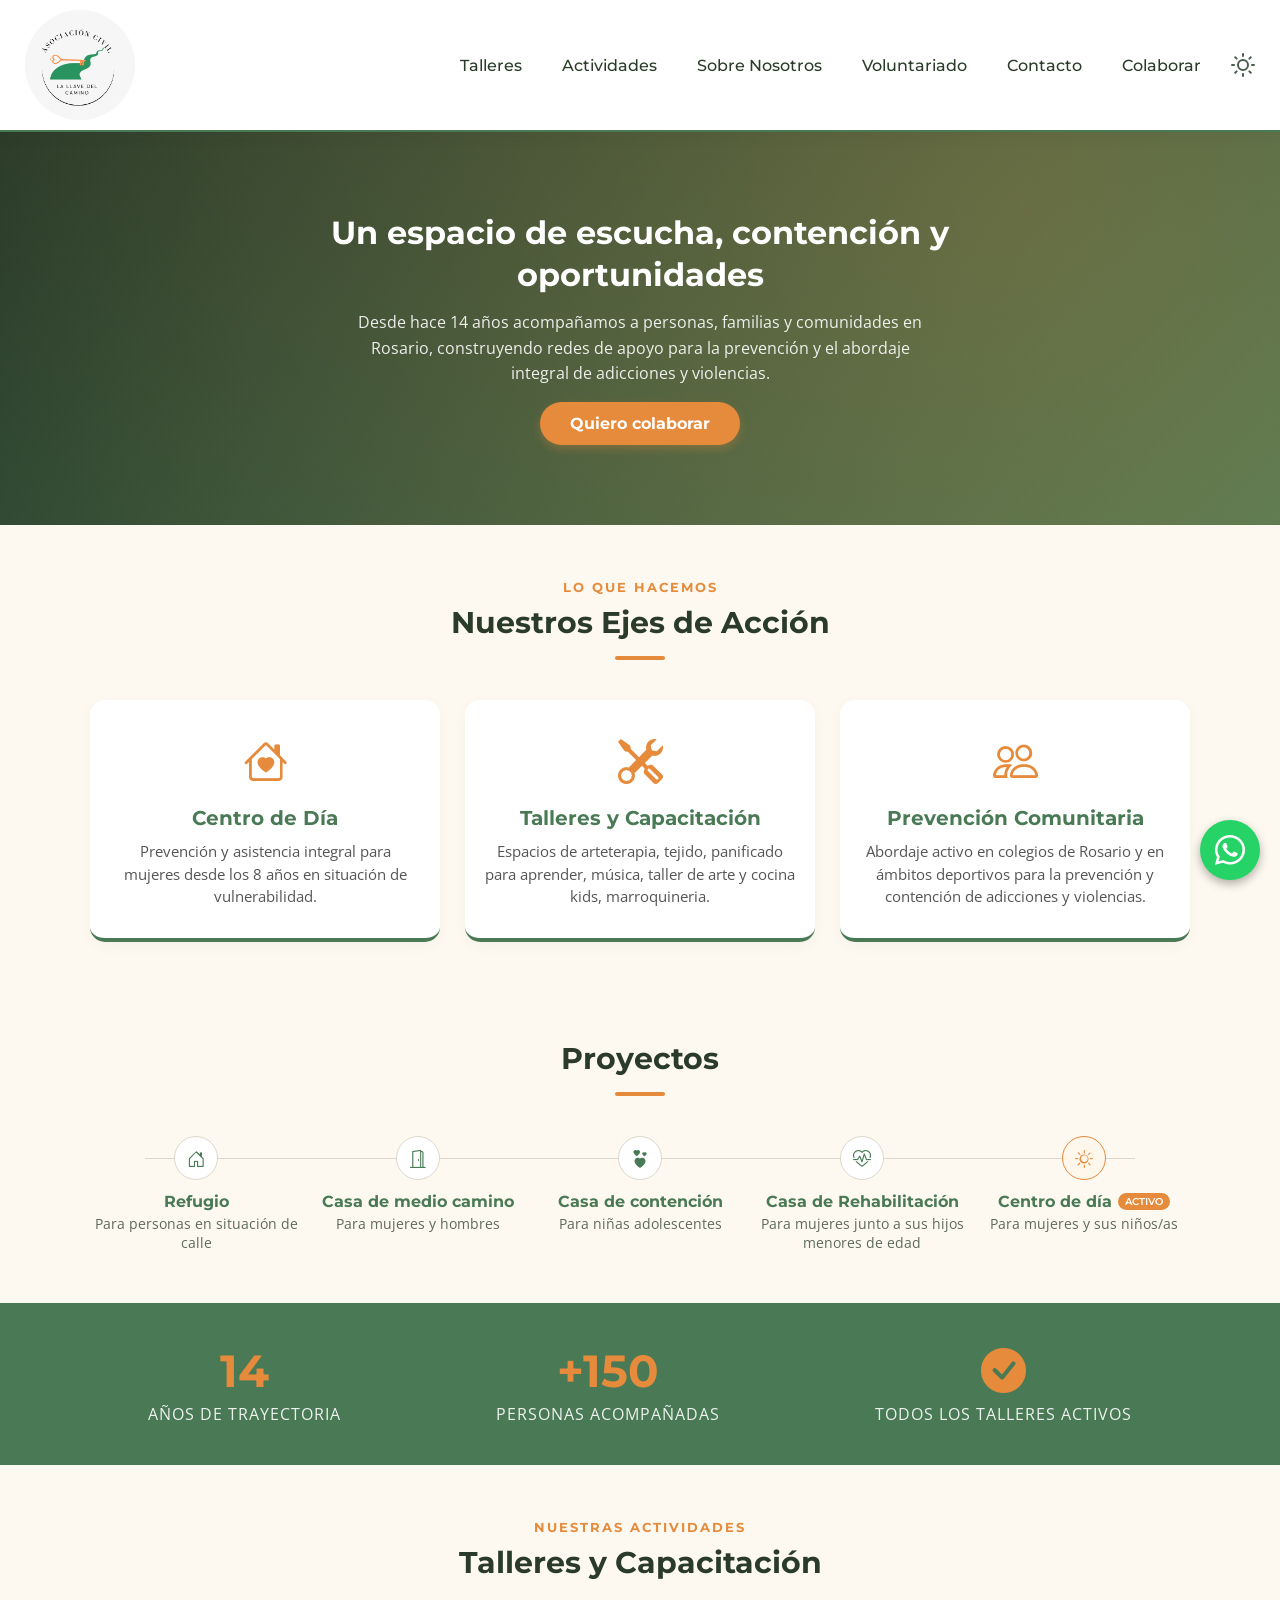
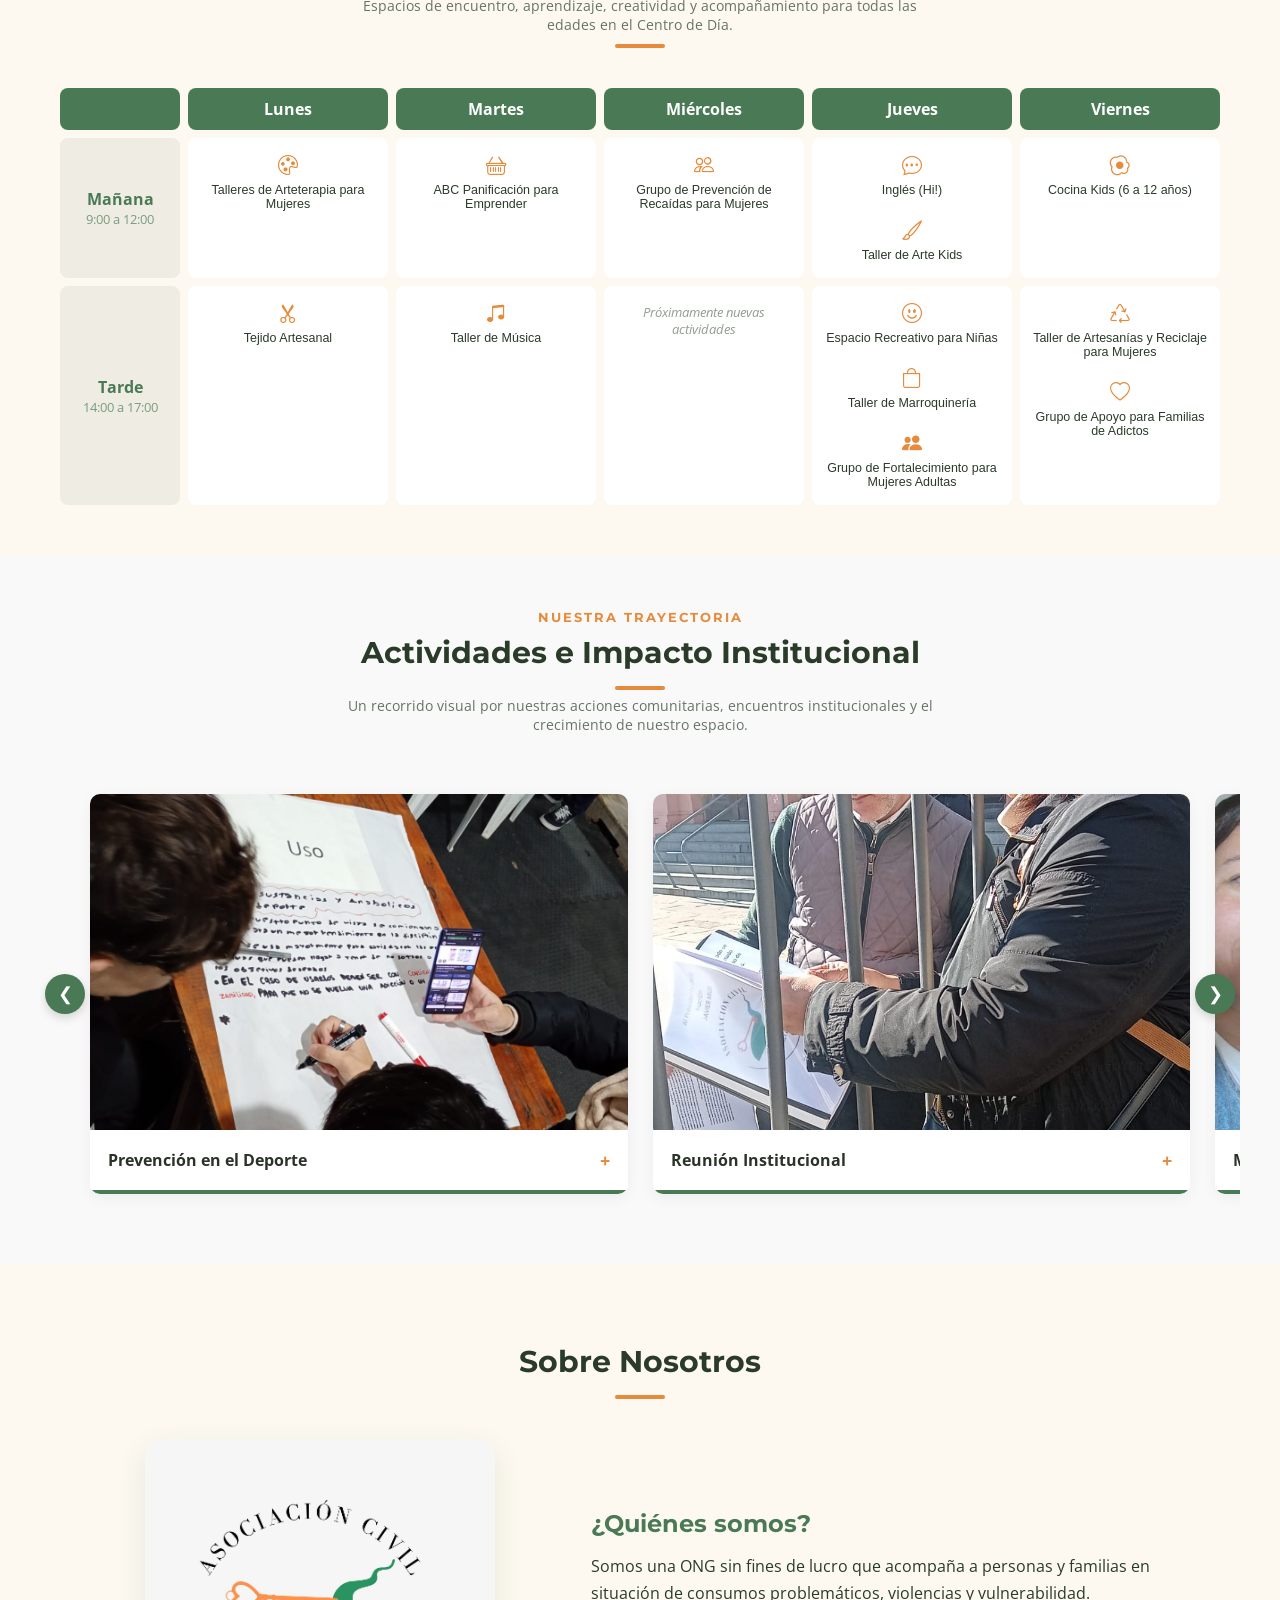
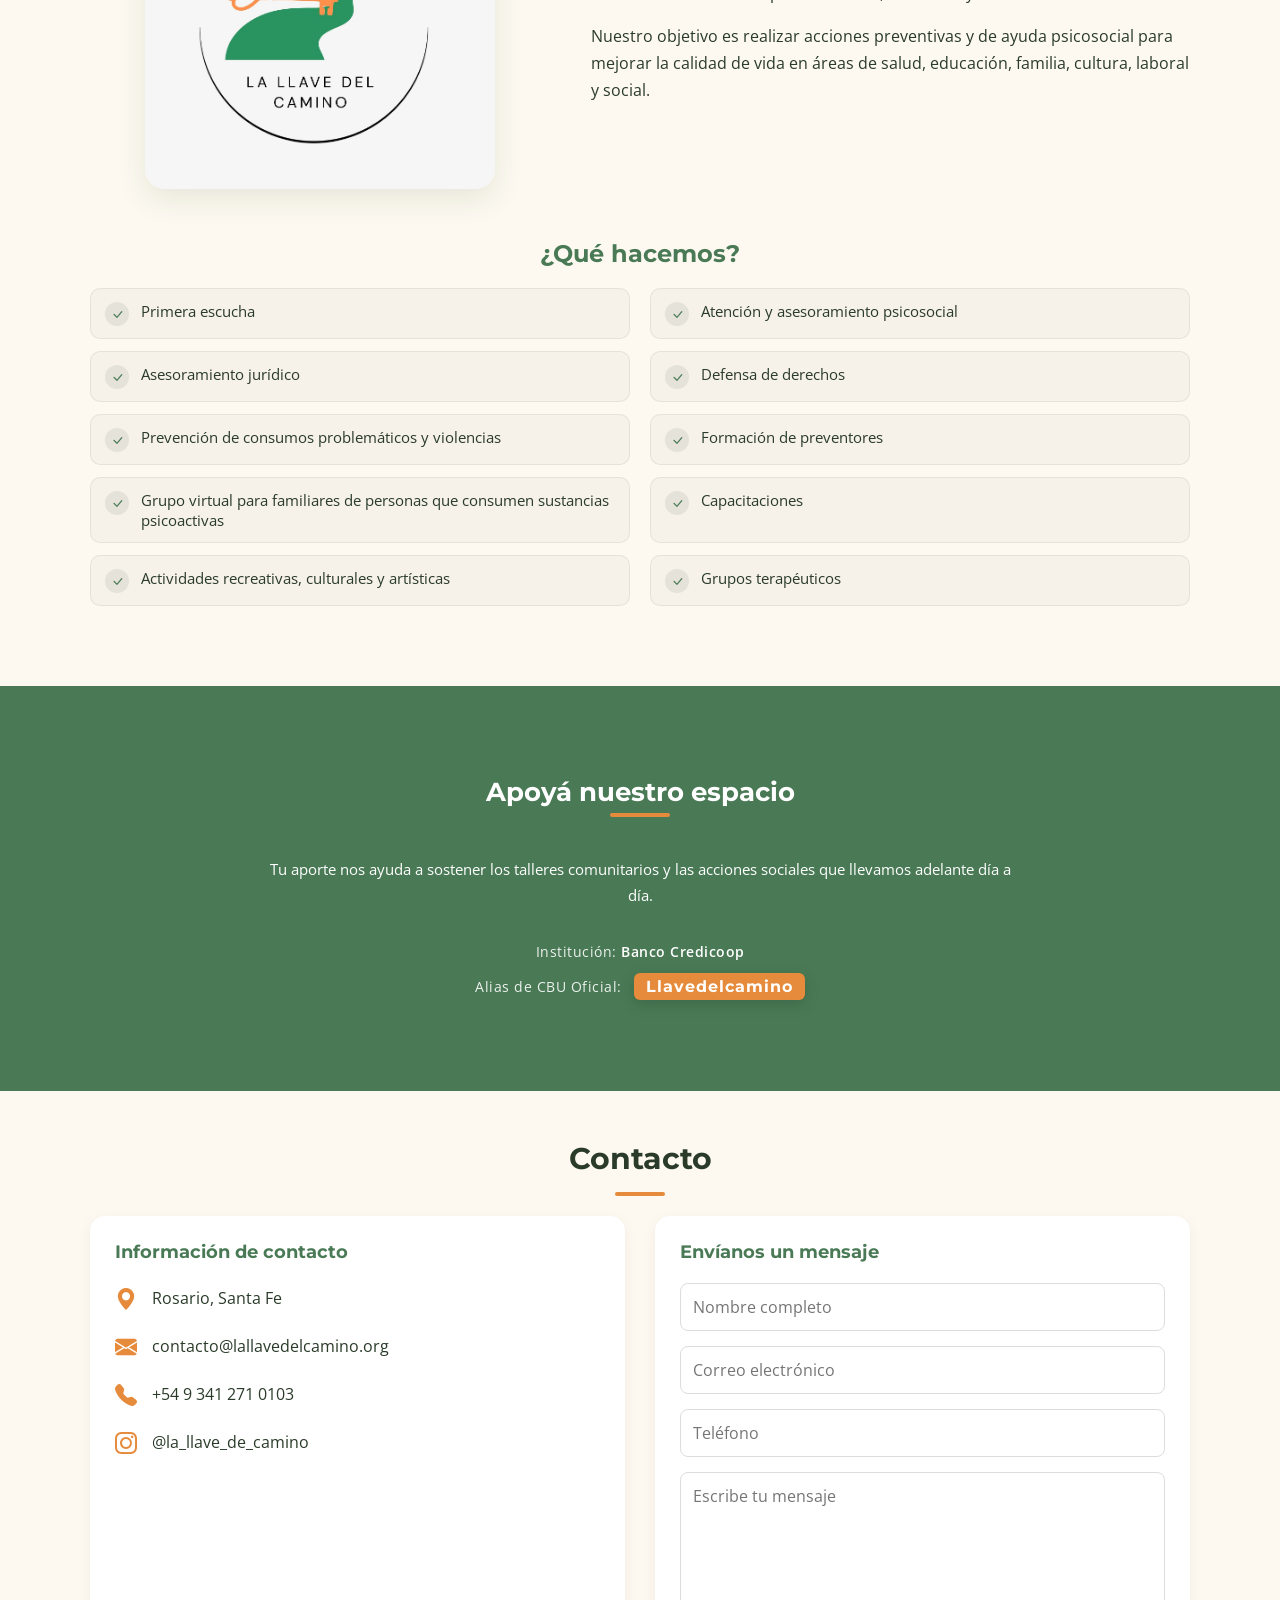
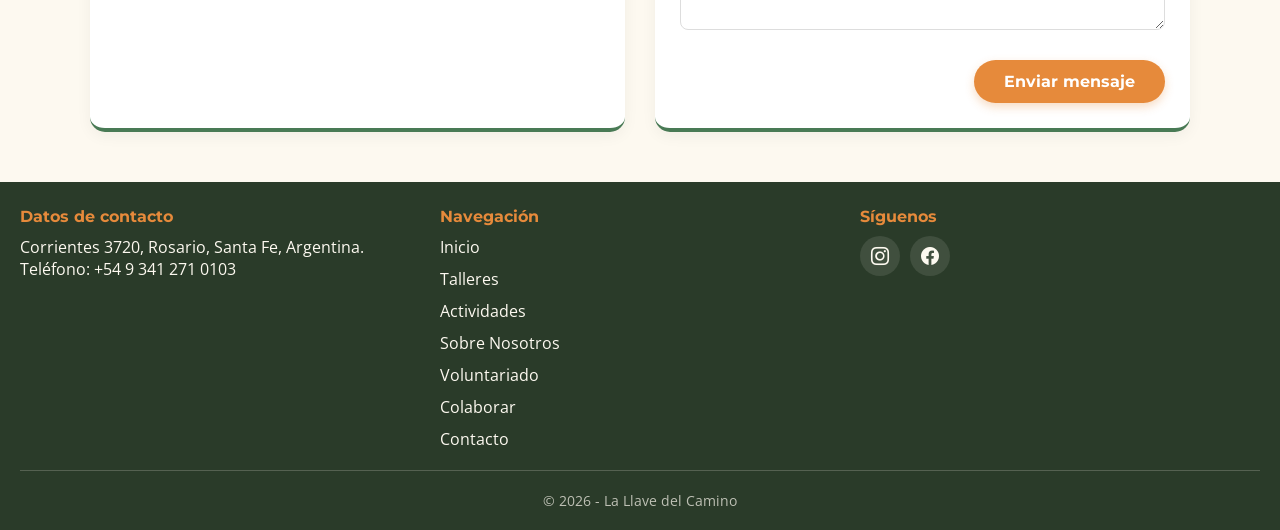
==== packages/frontend/src/index.html @ 4ae2fc13 "feat: agregar seccion donaciones y corregir footer" ====
<!doctype html>
<html lang="es">
  <head>
    <meta charset="UTF-8" />
    <meta name="viewport" content="width=device-width, initial-scale=1.0" />
    <title>La Llave del Camino</title>
    <link rel="preconnect" href="https://fonts.googleapis.com" />
    <link rel="preconnect" href="https://fonts.gstatic.com" crossorigin />
    <link
      href="https://fonts.googleapis.com/css2?family=Montserrat:wght@500;700&family=Open+Sans:wght@400;500&display=swap"
      rel="stylesheet"
    />
    <link
      rel="stylesheet"
      href="https://cdn.jsdelivr.net/npm/bootstrap-icons@1.11.3/font/bootstrap-icons.min.css"
    />
    <link rel="stylesheet" href="css/global.css" />
    <link rel="stylesheet" href="css/home.css" />
    <link rel="stylesheet" href="css/talleres.css" />
    <link rel="stylesheet" href="css/proyectos.css" />
    <link rel="stylesheet" href="css/contacto.css" />
    <link rel="stylesheet" href="css/sobreNosotros.css" />
    <link rel="stylesheet" href="css/actividades.css" />
    <link rel="stylesheet" href="css/colaborar.css" />
    <link rel="icon" type="image/jpeg" href="img/LogoLlaveDelCamino.jpeg" />
  </head>

  <body>
    <header>
      <a href="#inicio" class="logo">
        <img src="img/LogoLlaveDelCamino.jpeg" alt="Logo La Llave del Camino" />
      </a>

      <div class="hamburguer-menu" id="menuBtn">
        <div class="line line-1"></div>
        <div class="line line-2"></div>
        <div class="line line-3"></div>
      </div>

      <nav class="navbar" id="navbar">
        <ul class="nav-list">
          <li class="nav-item" style="--i: 1">
            <a href="#talleres" class="items">Talleres</a>
          </li>
          <li class="nav-item" style="--i: 2">
            <a href="#actividades" class="items">Actividades</a>
          </li>
          <li class="nav-item" style="--i: 3">
            <a href="#SobreNosotros" class="items">Sobre Nosotros</a>
          </li>
          <li class="nav-item" style="--i: 4">
            <a href="#voluntariado" class="items">Voluntariado</a>
          </li>
          <li class="nav-item" style="--i: 5">
            <a href="#contacto" class="items">Contacto</a>
          </li>
          <li class="nav-item" style="--i: 6">
            <a href="#colaborar" class="items">Colaborar</a>
          </li>
          <li>
            <button
              id="contrast-toggle"
              class="contrast-btn"
              aria-label="Cambiar modo de contraste"
              title="Activar modo de alta legibilidad"
            >
              <svg
                id="theme-icon"
                width="24"
                height="24"
                viewBox="0 0 24 24"
                fill="none"
                stroke="currentColor"
                stroke-width="2"
                stroke-linecap="round"
                stroke-linejoin="round"
              ></svg>
            </button>
          </li>
        </ul>
      </nav>
    </header>

    <main>
      <!-- ---- INICIO / HERO ---- -->
      <div id="inicio"></div>
      <section class="hero">
        <div class="hero-content">
          <h1>Un espacio de escucha, contención y oportunidades</h1>
          <p>
            Desde hace <span id="hero-trayectoria"></span> años acompañamos a
            personas, familias y comunidades en Rosario, construyendo redes de
            apoyo para la prevención y el abordaje integral de adicciones y
            violencias.
          </p>
          <a href="#colaborar" class="btn-orange">Quiero colaborar</a>
        </div>
      </section>

      <!-- ---- PILARES ---- -->
      <section class="pilares">
        <div class="section-header">
          <span class="section-tag">Lo que hacemos</span>
          <h2 class="section-title">Nuestros Ejes de Acción</h2>
          <div class="section-divider"></div>
        </div>
        <div class="pilares-container">
          <div class="pilar-card">
            <div class="pilar-icon"><i class="bi bi-house-heart"></i></div>
            <h3>Centro de Día</h3>
            <p>
              Prevención y asistencia integral para mujeres desde los 8 años en
              situación de vulnerabilidad.
            </p>
          </div>
          <div class="pilar-card">
            <div class="pilar-icon"><i class="bi bi-tools"></i></div>
            <h3>Talleres y Capacitación</h3>
            <p>
              Espacios de arteterapia, tejido, panificado para aprender, música,
              taller de arte y cocina kids, marroquineria.
            </p>
          </div>
          <div class="pilar-card">
            <div class="pilar-icon"><i class="bi bi-people"></i></div>
            <h3>Prevención Comunitaria</h3>
            <p>
              Abordaje activo en colegios de Rosario y en ámbitos deportivos
              para la prevención y contención de adicciones y violencias.
            </p>
          </div>
        </div>
      </section>

      <!-- ---- PROYECTOS ---- -->
      <section class="seccion-proyectos" id="proyectos">
        <div class="section-header">
          <h2 class="section-title">Proyectos</h2>
          <div class="section-divider"></div>
        </div>

        <div class="proyectos-timeline">
          <article class="proyecto-item">
            <div class="proyecto-icono"><i class="bi bi-house-door"></i></div>
            <div class="proyecto-texto">
              <h3>Refugio</h3>
              <p>Para personas en situación de calle</p>
            </div>
          </article>

          <article class="proyecto-item">
            <div class="proyecto-icono"><i class="bi bi-door-open"></i></div>
            <div class="proyecto-texto">
              <h3>Casa de medio camino</h3>
              <p>Para mujeres y hombres</p>
            </div>
          </article>

          <article class="proyecto-item">
            <div class="proyecto-icono"><i class="bi bi-hearts"></i></div>
            <div class="proyecto-texto">
              <h3>Casa de contención</h3>
              <p>Para niñas adolescentes</p>
            </div>
          </article>

          <article class="proyecto-item">
            <div class="proyecto-icono"><i class="bi bi-heart-pulse"></i></div>
            <div class="proyecto-texto">
              <h3>Casa de Rehabilitación</h3>
              <p>Para mujeres junto a sus hijos menores de edad</p>
            </div>
          </article>

          <article class="proyecto-item proyecto-item--activo">
            <div class="proyecto-icono"><i class="bi bi-sun"></i></div>
            <div class="proyecto-texto">
              <h3>Centro de día <span class="badge-activo">ACTIVO</span></h3>
              <p>Para mujeres y sus niños/as</p>
            </div>
          </article>
        </div>
      </section>

      <!-- ---- IMPACTO ---- -->
      <section class="impacto">
        <div class="impacto-container">
          <div class="impacto-item">
            <span class="number" id="anios-trayectoria"></span>
            <p>Años de trayectoria</p>
          </div>
          <div class="impacto-item">
            <span class="number">+150</span>
            <p>Personas acompañadas</p>
          </div>
          <div class="impacto-item">
            <span class="number"><i class="bi bi-check-circle-fill"></i></span>
            <p>Todos los talleres activos</p>
          </div>
        </div>
      </section>

      <!-- ---- TALLERES ---- -->
      <section class="seccion-talleres" id="talleres">
        <div class="section-header">
          <span class="section-tag">Nuestras Actividades</span>
          <h2 class="section-title">Talleres y Capacitación</h2>
          <p class="section-subtitle">
            Espacios de encuentro, aprendizaje, creatividad y acompañamiento
            para todas las edades en el Centro de Día.
          </p>
          <div class="section-divider"></div>
        </div>

        <div class="talleres-grid" id="talleresGrid"></div>
        <div class="talleres-acordeon" id="talleresAcordeon"></div>
      </section>

      <div class="taller-modal-overlay" id="tallerModalOverlay">
        <div
          class="taller-modal"
          role="dialog"
          aria-modal="true"
          aria-labelledby="tallerModalTitulo"
        >
          <button
            class="taller-modal-cerrar"
            id="tallerModalCerrar"
            aria-label="Cerrar"
          >
            &times;
          </button>
          <div class="taller-modal-icono"><i id="tallerModalIcono"></i></div>
          <span class="taller-modal-horario" id="tallerModalHorario"></span>
          <h3 id="tallerModalTitulo"></h3>
          <p id="tallerModalDescripcion"></p>
          <a href="#contacto" class="btn-orange" id="tallerModalCta"></a>
        </div>
      </div>

      <!-- ACTIVIDADES / GALERÍA -->
      <div class="actividad-modal-overlay" id="actividadModalOverlay">
        <div
          class="actividad-modal"
          role="dialog"
          aria-modal="true"
          aria-labelledby="actividadModalTitulo"
        >
          <button
            class="actividad-modal-cerrar"
            id="actividadModalCerrar"
            aria-label="Cerrar"
          >
            &times;
          </button>
          <div class="actividad-modal-img-container">
            <img src="" id="actividadModalImg" alt="" />
          </div>
          <div class="actividad-modal-info">
            <h3 id="actividadModalTitulo"></h3>
            <p id="actividadModalDescripcion"></p>
          </div>
        </div>
      </div>

      <section class="seccion-actividades" id="actividades">
        <div class="section-header">
          <span class="section-tag">Nuestra Trayectoria</span>
          <h2 class="section-title">Actividades e Impacto Institucional</h2>
          <div class="section-divider"></div>
          <p class="section-subtitle">
            Un recorrido visual por nuestras acciones comunitarias, encuentros
            institucionales y el crecimiento de nuestro espacio.
          </p>
        </div>

        <div class="carrusel-container">
          <div class="carrusel-track">
            <div
              class="carrusel-item"
              data-titulo="Prevención en el Deporte"
              data-descripcion="Actividad en el gimnasio enfocada en la prevención del consumo problemático a través de las prácticas deportivas."
            >
              <div class="carrusel-img-wrapper">
                <img
                  src="../img/prevencion-deporte.jpeg"
                  alt="Prevención del consumo problemático en el deporte"
                />
                <div class="carrusel-item-overlay">
                  <span>Ver más detalles</span>
                </div>
              </div>
              <div class="carrusel-item-bar">
                <h4>Prevención en el Deporte</h4>
                <span class="carrusel-item-btn">+</span>
              </div>
            </div>

            <div
              class="carrusel-item"
              data-titulo="Reunión Institucional"
              data-descripcion="El día 26 de junio en Casa Rosada se entregó una carpeta institucional con todo el trabajo que se viene haciendo y con todos los proyectos que tiene la asociación civil La Llave del Camino. Fue dirigida al presidente Javier Milei."
            >
              <div class="carrusel-img-wrapper">
                <img
                  src="../img/reunion-institucional.jpeg"
                  alt="Entrega de carpeta en Casa Rosada"
                />
                <div class="carrusel-item-overlay">
                  <span>Ver más detalles</span>
                </div>
              </div>
              <div class="carrusel-item-bar">
                <h4>Reunión Institucional</h4>
                <span class="carrusel-item-btn">+</span>
              </div>
            </div>

            <div
              class="carrusel-item"
              data-titulo="Madres Territoriales"
              data-descripcion="Acción comunitaria y de articulación junto a la organización Madres Territoriales - Línea Fundadora."
            >
              <div class="carrusel-img-wrapper">
                <img
                  src="../img/madres-territoriales.jpeg"
                  alt="Madres Territoriales Línea Fundadora"
                />
                <div class="carrusel-item-overlay">
                  <span>Ver más detalles</span>
                </div>
              </div>
              <div class="carrusel-item-bar">
                <h4>Madres Territoriales</h4>
                <span class="carrusel-item-btn">+</span>
              </div>
            </div>

            <div
              class="carrusel-item"
              data-titulo="Espacio de Mujeres"
              data-descripcion="Desarrollo de las actividades, talleres y encuentros comunitarios específicos de este sector."
            >
              <div class="carrusel-img-wrapper">
                <img
                  src="../img/espacio-mujeres.jpeg"
                  alt="Espacio de Mujeres"
                />
                <div class="carrusel-item-overlay">
                  <span>Ver más detalles</span>
                </div>
              </div>
              <div class="carrusel-item-bar">
                <h4>Espacio de Mujeres</h4>
                <span class="carrusel-item-btn">+</span>
              </div>
            </div>

            <div
              class="carrusel-item"
              data-titulo="Evento Solidario"
              data-descripcion="Evento solidario con el apoyo del Dr. Horacio Tabares. También nos acompañaron José Luis Pietro y Vicente Fornet, escritores de los libros 'Reflexiones para el alma'."
            >
              <div class="carrusel-img-wrapper">
                <img
                  src="../img/evento-solidario-1.jpeg"
                  alt="Evento solidario"
                />
                <div class="carrusel-item-overlay">
                  <span>Ver más detalles</span>
                </div>
              </div>
              <div class="carrusel-item-bar">
                <h4>Evento Solidario</h4>
                <span class="carrusel-item-btn">+</span>
              </div>
            </div>

            <div
              class="carrusel-item"
              data-titulo="Prensa y Difusión"
              data-descripcion="Invitación y participación en programas de radio en Uruguay FM 91.9 MHz ('Hablemos con Lina') para visibilizar el trabajo territorial y comunitario de la ONG La Llave del Camino."
            >
              <div class="carrusel-img-wrapper">
                <img src="../img/radio.jpg" alt="Prensa y Difusión en radio" />
                <div class="carrusel-item-overlay">
                  <span>Ver más detalles</span>
                </div>
              </div>
              <div class="carrusel-item-bar">
                <h4>Prensa y Difusión</h4>
                <span class="carrusel-item-btn">+</span>
              </div>
            </div>

            <div
              class="carrusel-item"
              data-titulo="Encuentro en el Senado"
              data-descripcion="Fotos del Senado de la Nación cuando la presidenta de La Llave del Camino, Gabriela Milioto, fue convocada para participar del debate sobre la reforma de la ley de Salud Mental que se trata en el Senado. Se invitó a profesionales de toda la Argentina para debatir si debe existir una reforma o si la ley actual debe continuar igual."
            >
              <div class="carrusel-img-wrapper">
                <img src="../img/senado.jpeg" alt="Senado de la Nación" />
                <div class="carrusel-item-overlay">
                  <span>Ver más detalles</span>
                </div>
              </div>
              <div class="carrusel-item-bar">
                <h4>Encuentro en el Senado</h4>
                <span class="carrusel-item-btn">+</span>
              </div>
            </div>

            <div
              class="carrusel-item"
              data-titulo="Infraestructura"
              data-descripcion="Registro fotográfico de las obras de restauración, pintura y puesta en valor de la sede actual de nuestra organización."
            >
              <div class="carrusel-img-wrapper">
                <img src="../img/infraestructura.jpeg" alt="Obras en la sede" />
                <div class="carrusel-item-overlay">
                  <span>Ver más detalles</span>
                </div>
              </div>
              <div class="carrusel-item-bar">
                <h4>Infraestructura y Crecimiento</h4>
                <span class="carrusel-item-btn">+</span>
              </div>
            </div>

            <div
              class="carrusel-item"
              data-titulo="Congreso en Buenos Aires"
              data-descripcion="Participación activa y debate institucional en el marco del Congreso nacional desarrollado en Buenos Aires."
            >
              <div class="carrusel-img-wrapper">
                <img src="../img/congreso.jpeg" alt="Congreso de la ONG" />
                <div class="carrusel-item-overlay">
                  <span>Ver más detalles</span>
                </div>
              </div>
              <div class="carrusel-item-bar">
                <h4>Congreso en Buenos Aires</h4>
                <span class="carrusel-item-btn">+</span>
              </div>
            </div>

            <div
              class="carrusel-item"
              data-titulo="Acción Comunitaria"
              data-descripcion="Jornada de corte de cabello totalmente gratuito realizada en el centro de día de la asociación civil La Llave del Camino, en colaboración con la escuela de peluquería Norma Castro."
            >
              <div class="carrusel-img-wrapper">
                <img src="../img/corte.jpeg" alt="Corte de cabello gratuito" />
                <div class="carrusel-item-overlay">
                  <span>Ver más detalles</span>
                </div>
              </div>
              <div class="carrusel-item-bar">
                <h4>Acción Comunitaria</h4>
                <span class="carrusel-item-btn">+</span>
              </div>
            </div>

            <div
              class="carrusel-item"
              data-titulo="Talleres de Capacitación"
              data-descripcion="Taller de prevención integral llevado a cabo con estudiantes de 4° y 5° año en una escuela secundaria de Rosario, provincia de Santa Fe. En el espacio no solo se abordó la prevención de adicciones sino también violencias y dinámicas de resolución pacífica de conflictos."
            >
              <div class="carrusel-img-wrapper">
                <img
                  src="../img/capacitacion (1).jpeg"
                  alt="Capacitación secundaria Rosario"
                />
                <div class="carrusel-item-overlay">
                  <span>Ver más detalles</span>
                </div>
              </div>
              <div class="carrusel-item-bar">
                <h4>Talleres de Capacitación</h4>
                <span class="carrusel-item-btn">+</span>
              </div>
            </div>
          </div>

          <button class="carrusel-btn btn-prev" aria-label="Anterior">
            &#10094;
          </button>
          <button class="carrusel-btn btn-next" aria-label="Siguiente">
            &#10095;
          </button>
        </div>
      </section>

      <!-- SOBRE NOSOTROS -->
      <section id="SobreNosotros" class="seccion-sobreNosotros">
        <div class="section-header">
          <h2 class="section-title">Sobre Nosotros</h2>
          <div class="section-divider"></div>
        </div>

        <div class="about-content-wrapper">
          <div class="about-top">
            <div class="about-logo">
              <img
                src="img/LogoLlaveDelCamino.jpeg"
                alt="Logo La Llave del Camino"
              />
            </div>
            <div class="about-block">
              <h2>¿Quiénes somos?</h2>
              <p>
                Somos una ONG sin fines de lucro que acompaña a personas y
                familias en situación de consumos problemáticos, violencias y
                vulnerabilidad.
              </p>
              <p>
                Nuestro objetivo es realizar acciones preventivas y de ayuda
                psicosocial para mejorar la calidad de vida en áreas de salud,
                educación, familia, cultura, laboral y social.
              </p>
            </div>
          </div>

          <div class="about-bottom">
            <h2>¿Qué hacemos?</h2>
            <ul class="lista-que-hacemos">
              <li><i class="bi bi-check-lg"></i> Primera escucha</li>
              <li>
                <i class="bi bi-check-lg"></i> Atención y asesoramiento
                psicosocial
              </li>
              <li><i class="bi bi-check-lg"></i> Asesoramiento jurídico</li>
              <li><i class="bi bi-check-lg"></i> Defensa de derechos</li>
              <li>
                <i class="bi bi-check-lg"></i> Prevención de consumos
                problemáticos y violencias
              </li>
              <li><i class="bi bi-check-lg"></i> Formación de preventores</li>
              <li>
                <i class="bi bi-check-lg"></i> Grupo virtual para familiares de
                personas que consumen sustancias psicoactivas
              </li>
              <li><i class="bi bi-check-lg"></i> Capacitaciones</li>
              <li>
                <i class="bi bi-check-lg"></i> Actividades recreativas,
                culturales y artísticas
              </li>
              <li><i class="bi bi-check-lg"></i> Grupos terapéuticos</li>
            </ul>
          </div>
        </div>
      </section>

      <!-- ---- COLABORACIÓN ---- -->
      <section id="colaborar" class="seccion-donaciones">
        <div class="donaciones-container">
          <div class="section-header">
            <h2 class="section-title">Apoyá nuestro espacio</h2>
            <div class="section-divider"></div>
          </div>

          <p class="donaciones-intro">
            Tu aporte nos ayuda a sostener los talleres comunitarios y las
            acciones sociales que llevamos adelante día a día.
          </p>

          <div class="donaciones-bloque-datos">
            <p class="donaciones-dato-item">
              <span class="dato-label">Institución:</span>
              <span class="dato-valor">Banco Credicoop</span>
            </p>
            <p class="donaciones-dato-item">
              <span class="dato-label">Alias de CBU Oficial:</span>
              <span class="dato-valor alias-resaltado">Llavedelcamino</span>
            </p>
          </div>
        </div>
      </section>

      <!-- ---- CONTACTO ---- -->
      <section class="contacto" id="contacto">
        <div class="section-header">
          <h2 class="section-title">Contacto</h2>
          <div class="section-divider"></div>
        </div>
        <div class="contacto-container">
          <div class="contacto-info">
            <h3>Información de contacto</h3>
            <div class="info-item">
              <i class="bi bi-geo-alt-fill"></i>
              <p>Rosario, Santa Fe</p>
            </div>
            <div class="info-item">
              <i class="bi bi-envelope-fill"></i>
              <p>contacto@lallavedelcamino.org</p>
            </div>
            <div class="info-item">
              <i class="bi bi-telephone-fill"></i>
              <p>+54 9 341 271 0103</p>
            </div>
            <div class="info-item">
              <i class="bi bi-instagram"></i>
              <p>@la_llave_de_camino</p>
            </div>
          </div>
          <div class="contacto-form">
            <h3>Envíanos un mensaje</h3>
            <form id="contactForm">
              <input
                type="text"
                id="nombre"
                placeholder="Nombre completo"
                required
              />
              <input
                type="email"
                id="email"
                placeholder="Correo electrónico"
                required
              />
              <input type="tel" id="telefono" placeholder="Teléfono" />
              <textarea
                id="mensaje"
                rows="6"
                placeholder="Escribe tu mensaje"
                required
              ></textarea>
              <button type="submit" class="btn-orange">Enviar mensaje</button>
            </form>
          </div>
        </div>
      </section>
    </main>

    <footer>
      <div class="footer-sections">
        <div class="footer-col">
          <h3>Datos de contacto</h3>
          <p>Corrientes 3720, Rosario, Santa Fe, Argentina.</p>
          <p>
            Teléfono:
            <a
              href="https://wa.me/5493412710103"
              target="_blank"
              style="color: inherit; text-decoration: none"
            >
              +54 9 341 271 0103
            </a>
          </p>
        </div>

        <div class="footer-col">
          <h3>Navegación</h3>
          <ul>
            <li><a href="#inicio">Inicio</a></li>
            <li><a href="#talleres">Talleres</a></li>
            <li><a href="#actividades">Actividades</a></li>
            <li><a href="#SobreNosotros">Sobre Nosotros</a></li>
            <li><a href="#voluntariado">Voluntariado</a></li>
            <li><a href="#colaborar">Colaborar</a></li>
            <li><a href="#contacto">Contacto</a></li>
          </ul>
        </div>

        <div class="footer-col">
          <h3>Síguenos</h3>
          <div class="social-icons">
            <a
              href="https://www.instagram.com/la_llave_de_camino/"
              class="icon-circle"
              aria-label="Instagram"
            >
              <i class="bi bi-instagram"></i>
            </a>
            <a
              href="https://www.facebook.com/profile.php?id=61587262381760&rdid=QQGpGEKL4xzuJwcw&share_url=https%3A%2F%2Fwww.facebook.com%2Fshare%2F1Base6W3Ya%2F#"
              class="icon-circle"
              aria-label="Facebook"
            >
              <i class="bi bi-facebook"></i>
            </a>
          </div>
        </div>
      </div>

      <hr class="footer-divider" />

      <div class="footer-bottom">
        <p class="copyright">&copy; 2026 - La Llave del Camino</p>
      </div>
    </footer>

    <a
      href="https://wa.me/5493412710103"
      class="whatsapp-float"
      target="_blank"
    >
      <i class="bi bi-whatsapp"></i>
    </a>

    <script src="js/script.js"></script>
  </body>
</html>
---- packages/frontend/src/css/global.css ----
* {
    margin: 0;
    padding: 0;
    list-style: none;
    text-decoration: none;
    user-select: none;
    box-sizing: border-box;
}

:root {
    --bg-color: #FDF9F0;
    --text-main: #2A3B29;
    --brand-green: #497A55;
    --brand-orange: #E68A3B;
    --white: #FFFFFF;
    --font-main: 'Open Sans', sans-serif;
    --font-heading: 'Montserrat', sans-serif;
}

html {
    font-size: 62.5%;
}

html, body {
    background-color: var(--bg-color);
    font-family: var(--font-main);
    color: var(--text-main);
    scrollbar-width: none;
}

html::-webkit-scrollbar,
body::-webkit-scrollbar {
    display: none;
}

body {
    font-size: 1.6rem;
}

/* ---- HEADER ---- */
header {
    display: flex;
    justify-content: space-between;
    align-items: center;
    background-color: var(--white);
    padding: 1rem 2.5rem;
    box-shadow: 0 0.2rem 1.5rem rgba(42, 59, 41, 0.08);
    position: sticky;
    top: 0;
    z-index: 10;
    border-bottom: 0.2rem solid var(--brand-green);
}

.logo {
    display: flex;
    align-items: center;
    width: 110px;
    height: 110px;
}

.logo img {
    width: 100%;
    height: 100%;
    object-fit: cover;
    border-radius: 50%;
}

/* ---- HAMBURGUESA ---- */
.hamburguer-menu {
    width: 4rem;
    height: 4rem;
    cursor: pointer;
    display: flex;
    flex-direction: column;
    justify-content: space-around;
    z-index: 100;
    padding: 0.5rem;
}

.line {
    width: 100%;
    height: 0.3rem;
    background-color: var(--brand-green);
    transition: all 0.3s ease;
}

.change .line {
    background-color: var(--brand-orange);
}

.change .line-1 {
    transform: rotate(-45deg) translate(-1rem, 0.8rem);
}

.change .line-2 {
    opacity: 0;
}

.change .line-3 {
    transform: rotate(45deg) translate(-0.5rem, -0.5rem);
}

/* ---- NAVBAR ---- */
.navbar {
    position: fixed;
    width: 47%;
    height: 100%;
    top: 0;
    right: -100%;
    background-color: var(--brand-green);
    display: flex;
    flex-direction: column;
    justify-content: center;
    align-items: center;
    transition: right 0.5s cubic-bezier(0.77, 0.2, 0.05, 1);
    z-index: 50;
    border-radius: 2rem 0 0 2rem;
    box-shadow: -0.5rem 0 2.5rem rgba(0, 0, 0, 0.15);
}

.navbar.open {
    right: 0;
}

.nav-list {
    width: 100%;
    text-align: center;
}

.nav-item {
    margin: 2rem 0;
    opacity: 0;
    transform: translateX(20px);
    transition: all 0.4s ease;
}

.navbar.open .nav-item {
    opacity: 1;
    transform: translateX(0);
    transition-delay: calc(0.1s * var(--i, 1));
}

.items {
    font-family: var(--font-heading);
    display: inline-block;
    color: var(--white);
    font-size: 2rem;
    font-weight: 500;
    padding: 1rem 2rem;
    position: relative;
    transition: color 0.3s ease;
}

.items::after {
    content: "";
    width: 0;
    height: 0.2rem;
    background-color: var(--brand-orange);
    position: absolute;
    bottom: 0;
    left: 50%;
    transform: translateX(-50%);
    transition: width 0.3s ease;
}

.items:hover::after {
    width: 100%;
}

.items:hover {
    color: var(--bg-color);
}

/* ---- HERO ---- */
.hero {
    background: linear-gradient(135deg, #2A3B29 0%, var(--brand-green) 100%);
    background-color: var(--brand-green);
    padding: 10rem 2rem;
    text-align: center;
    color: var(--white);
    display: flex;
    align-items: center;
    justify-content: center;
    min-height: 40vh;
    position: relative;
    overflow: hidden;
}

.hero::before {
    content: "";
    position: absolute;
    top: 0; left: 0; right: 0; bottom: 0;
    background: radial-gradient(circle at 80% 20%, rgba(230, 138, 59, 0.25) 0%, transparent);
    pointer-events: none;
    z-index: 1;
}

.hero-content {
    width: 100%;
    max-width: 80rem;
    text-align: center;
    position: relative;
    z-index: 2;
}

.hero-content h1 {
    font-family: var(--font-heading);
    font-size: 2.8rem;
    font-weight: 700;
    margin-bottom: 1.5rem;
    line-height: 1.3;
}

.hero-content p {
    font-size: 1.6rem;
    opacity: 0.9;
    max-width: 60rem;
    margin: 0 auto;
    line-height: 1.6;
}

/* ---- BOTÓN ---- */
.btn-orange {
    font-family: var(--font-heading);
    display: inline-block;
    background-color: var(--brand-orange);
    color: var(--white);
    padding: 1.2rem 3rem;
    border-radius: 2.5rem;
    font-weight: bold;
    margin-top: 1.5rem;
    font-size: 1.6rem;
    box-shadow: 0 0.4rem 1rem rgba(230, 138, 59, 0.3);
    transition: transform 0.2s, background-color 0.2s;
    border: none;
    cursor: pointer;
}

.btn-orange:hover {
    background-color: #d1752e;
    transform: translateY(-0.2rem);
}

/* ---- SECTION HEADER ---- */
.section-header {
    text-align: center;
    margin-bottom: 4rem;
}

.section-tag {
    display: inline-block;
    font-family: var(--font-heading);
    font-size: 1.3rem;
    font-weight: 700;
    color: var(--brand-orange);
    text-transform: uppercase;
    letter-spacing: 0.2rem;
    margin-bottom: 1rem;
}

.section-title {
    font-family: var(--font-heading);
    font-size: 3rem;
    font-weight: 700;
    color: var(--text-main);
    margin-bottom: 1.5rem;
    line-height: 1.2;
}

.section-divider {
    width: 5rem;
    height: 0.4rem;
    background-color: var(--brand-orange);
    border-radius: 1rem;
    margin: 0 auto;
}

/* ---- FOOTER ---- */
/* ---- FOOTER ---- */
footer {
    background-color: var(--text-main);
    color: var(--bg-color);
    padding: 2.5rem 2rem 2rem 2rem;
    font-family: var(--font-main);
}

footer h3 {
    font-family: var(--font-heading);
    color: var(--brand-orange);
    margin-bottom: 1rem;
    font-size: 1.6rem;
}

footer a {
    color: var(--bg-color);
    transition: color 0.3s ease;
    text-decoration: none;
}

footer a:hover {
    color: var(--brand-orange);
}

.footer-sections {
    display: flex;
    flex-direction: column;
    gap: 2rem;
    margin-bottom: 2rem;
}

.footer-col ul {
    display: flex;
    flex-direction: column;
    gap: 1rem;
}

.social-icons {
    display: flex;
    gap: 1rem;
}

.social-icons a:hover {
    color: var(--brand-orange);
    border-color: var(--brand-orange);
    background-color: rgba(230, 138, 59, 0.1);
    transform: translateY(-0.2rem);
}

.icon-circle {
    display: flex;
    align-items: center;
    justify-content: center;
    width: 4rem;
    height: 4rem;
    background-color: rgba(253, 249, 240, 0.1);
    border-radius: 50%;
    font-weight: bold;
    font-size: 1.4rem;
}

.icon-circle i {
    font-size: 1.8rem;
    display: flex;
}

.footer-divider {
    border: 0;
    height: 0.1rem;
    background-color: rgba(253, 249, 240, 0.2);
    margin-bottom: 2rem;
}

.footer-bottom {
    display: flex;
    justify-content: center;
    text-align: center;
    font-size: 1.4rem;
}

.copyright {
    opacity: 0.7;
}

/* ---- SCROLL ---- */
#inicio,
#QuienesSomos,
#talleres,
#proyectos,
#testimonios,
#contacto {
    scroll-margin-top: 12rem;
}

/* ---- WHATSAPP --- */

.whatsapp-float {
    position: fixed;
    bottom: 2rem;      
    right: 2rem;      
    background-color: #25d366;
    color: #fff;
    width: 6rem;      
    height: 6rem;     
    border-radius: 50%;
    display: flex;
    align-items: center;
    justify-content: center;
    font-size: 3rem; 
    box-shadow: 0 0.4rem 1rem rgba(0,0,0,0.3);
    z-index: 1000;
    transition: transform 0.3s ease;
}

.whatsapp-float:hover {
    transform: scale(1.1);
    background-color: #128c7e;
}

/* ---- EFECTO CARD --- */
.pilar-card, .contacto-info, .contacto-form {
    transition: transform 0.4s cubic-bezier(0.25, 1, 0.5, 1), box-shadow 0.4s ease;
    will-change: transform; 
}

.pilar-card:hover, .contacto-info:hover, .contacto-form:hover {
    transform: translateY(-1.2rem);
    box-shadow: 0 1.5rem 3rem rgba(42, 59, 41, 0.18);
}

/* ---- MEDIA QUERY DESKTOP ---- */
@media (min-width: 76.8rem) {
    .hamburguer-menu {
        display: none;
    }

    .navbar {
        position: static;
        width: auto;
        height: auto;
        background-color: transparent;
        box-shadow: none;
        border-radius: 0;
    }

    .nav-list {
        display: flex;
        gap: 2rem;
    }

    .nav-item {
        margin: 0;
        opacity: 1;
        transform: none;
        transition: none;
    }

    .items {
        color: var(--text-main);
        font-size: 1.6rem;
        padding: 0.5rem 1rem;
    }

    .items:hover {
        color: var(--brand-green);
    }

    .hero {
        padding: 8rem 2rem;
    }

    .hero-content h1 {
        font-size: 3.2rem;
    }

        .footer-sections {
        flex-direction: row;
        justify-content: space-between;
    }

    .footer-col {
        flex: 1;
    }
}

/* --- MODO ALTO CONTRASTE --- */

.contrast-btn {
    background: none;
    border: none;
    cursor: pointer;
    color: #4A5D4E;
    display: flex;
    align-items: center;
    transition: color 0.3s ease;
    margin: 0.2rem auto; 
}

.contrast-btn:hover {
    color: #D9A066;
}

@media (max-width: 768px) {
    .contrast-btn {
        display: block;
        border: 0.2rem solid white;
        border-radius: 50%;
        padding: 1rem;
    }

    .contrast-btn svg {
        width: 4rem;
        height: 4rem;
        stroke: #ffffff; 
}}

body.high-contrast .contrast-btn {
    color: #FFFFFF; 
}

body.high-contrast {
    --bg-color: #121212;
    --text-main: #FFFFFF;
    --text-muted: #E0E0E0;
    --brand-green: #9DC183;
    --brand-orange: #FFD700;
    --white: #1E1E1E;
    --whatsapp-color: var(--brand-green);
    --whatsapp-text: #000;

    background-color: var(--bg-color);
    color: var(--text-main);
}

/* --- HEADER & NAVBAR --- */
body.high-contrast header {
    box-shadow: none;
    border-bottom: 0.2rem solid var(--brand-green);
}

body.high-contrast .navbar {
    background-color: var(--bg-color);
    border-left: 0.2rem solid var(--brand-green);
}

body.high-contrast .items {
    color: var(--text-main);
}

/* --- TARJETAS Y CONTENIDO --- */
body.high-contrast .pilar-card,
body.high-contrast .contacto-info,
body.high-contrast .contacto-form {
    box-shadow: none;
    border-bottom: 0.2rem solid var(--brand-green);
    margin-bottom: 1rem;
}

body.high-contrast p {
    color: var(--text-muted); 
}

body.high-contrast .btn-orange {
    background-color: var(--brand-orange);
    color: #000;
}

/* --- FOOTER --- */
body.high-contrast footer {
    background-color: var(--bg-color);
    border-top: 0.2rem solid var(--brand-green);
}

body.high-contrast footer h3,
body.high-contrast footer .icon-circle {
    color: var(--brand-green);
    border-color: var(--brand-green);
}

body.high-contrast footer a {
    color: var(--text-main);
}

body.high-contrast footer a:hover {
    color: var(--brand-orange);
}

body.high-contrast .footer-divider {
    background-color: var(--brand-green);
}

/* --- WHATSAPP --- */
body.high-contrast .whatsapp-float {
    background-color: var(--whatsapp-color);
    color: var(--whatsapp-text);
    border: 0.2rem solid #FFFFFF;
}
---- packages/frontend/src/css/home.css ----
/* ---- PILARES ---- */
.pilares {
    padding: 5rem 2rem;
    background-color: var(--bg-color);
}

.pilares-container {
    display: flex;
    flex-direction: column;
    gap: 2.5rem;
}

.pilar-card {
    background-color: var(--white);
    padding: 3rem 2rem;
    border-radius: 1.5rem;
    text-align: center;
    box-shadow: 0 0.4rem 1.5rem rgba(0, 0, 0, 0.03);
    border-bottom: 0.4rem solid var(--brand-green);
}

.pilar-card h3 {
    font-family: var(--font-heading);
    font-size: 2rem;
    margin-bottom: 1rem;
    color: var(--brand-green);
}

.pilar-card p {
    font-size: 1.5rem;
    color: #555;
    line-height: 1.5;
}

.pilar-icon {
    font-size: 4.5rem;
    color: var(--brand-orange);
    margin-bottom: 1.5rem;
}

/* ---- IMPACTO ---- */
.impacto {
    background-color: var(--brand-green);
    color: var(--white);
    padding: 4rem 2rem;
}

.impacto-container {
    display: flex;
    flex-direction: column;
    gap: 4rem;
    text-align: center;
}

.impacto-item .number {
    font-family: var(--font-heading);
    font-size: 4.5rem;
    font-weight: 700;
    color: var(--brand-orange);
    display: block;
    margin-bottom: 0.5rem;
}

.impacto-item p {
    font-size: 1.6rem;
    text-transform: uppercase;
    letter-spacing: 0.1rem;
    opacity: 0.9;
}

@media (min-width: 76.8rem) {
    .pilares-container {
        flex-direction: row;
        max-width: 110rem;
        margin: 0 auto;
    }

    .pilar-card {
        flex: 1;
    }

    .impacto-container {
        flex-direction: row;
        justify-content: space-around;
        max-width: 110rem;
        margin: 0 auto;
    }
}
---- packages/frontend/src/css/talleres.css ----
.seccion-talleres { 
    padding: 5rem 2rem; 
    max-width: 120rem; 
    margin: 0 auto; 
}
.section-eyebrow { 
    color: var(--brand-orange); 
    font-size: 1.2rem; 
    font-weight: 700; 
    letter-spacing: 0.05em; 
    text-transform: uppercase; 
}
.section-subtitle { 
    color: var(--text-color); 
    opacity: 0.7; 
    max-width: 60rem; 
    margin: 0.6rem auto 1rem; 
    text-align: center; 
    font-size: 1.4rem; }

/* ===== GRILLA ===== */
.talleres-grid {
    display: grid;
    grid-template-columns: 12rem repeat(5, 1fr);
    gap: 0.8rem;
    margin-top: 3rem;
}

.taller-col--header {
    background: var(--brand-green);
    color: var(--white);
    text-align: center;
    padding: 1rem;
    border-radius: 0.8rem;
    font-weight: 700;
}

.taller-col--turno {
    background: rgba(74, 93, 78, 0.08);
    color: var(--brand-green);
    font-weight: 700;
    display: flex;
    flex-direction: column;
    align-items: center;
    justify-content: center;
    text-align: center;
    border-radius: 0.8rem;
    padding: 1rem;
}

.taller-col--turno small { 
    font-weight: 400; 
    opacity: 0.7; 
}

.taller-col--celda {
    background: var(--white);
    border-radius: 0.8rem;
    padding: 0.8rem;
    display: flex;
    flex-direction: column;
    gap: 0.6rem;
    min-height: 8rem;
}
.taller-item {
    display: flex;
    flex-direction: column;
    align-items: center;
    gap: 0.6rem;
    background: none;
    border: none;
    cursor: pointer;
    padding: 0.8rem 0.4rem;
    border-radius: 0.6rem;
    text-align: center;
    font-size: 1.25rem;
    color: var(--text-color);
    transition: background 0.2s ease;
}
.taller-item:hover { 
    background: rgba(217, 160, 102, 0.12); 
}
.taller-item i { 
    font-size: 2rem; 
    color: var(--brand-orange); 
}
.taller-item--vacio {
    color: var(--text-color);
    opacity: 0.5;
    font-style: italic;
    font-size: 1.25rem;
    text-align: center;
    padding: 1rem;
}

.talleres-acordeon { 
    display: none; 
    margin-top: 2rem; 
}
.taller-dia { 
    border-bottom: 0.1rem solid rgba(0,0,0,0.08); 
}
.taller-dia-header {
    width: 100%;
    display: flex;
    justify-content: space-between;
    align-items: center;
    background: none;
    border: none;
    padding: 1.4rem 0.4rem;
    font-size: 1.6rem;
    font-weight: 700;
    color: var(--brand-green);
    cursor: pointer;
}
.taller-dia-header i { transition: transform 0.2s ease; }
.taller-dia.abierto .taller-dia-header i { transform: rotate(180deg); }
.taller-dia-contenido {
    max-height: 0;
    overflow: hidden;
    transition: max-height 0.3s ease;
    display: flex;
    flex-direction: column;
}
.taller-dia.abierto .taller-dia-contenido { 
    max-height: 100rem; 
    padding-bottom: 1rem; 
}
.taller-dia-contenido .taller-item { 
    flex-direction: row; 
    text-align: left; 
    padding: 1rem 0.6rem; 
}
.taller-dia-contenido .taller-item i { font-size: 1.8rem; }

@media (max-width: 76.8rem) {
    .talleres-grid { display: none; }
    .talleres-acordeon { display: block; }
}


/* ===== MODAL ===== */
.taller-modal-overlay {
    display: none;
    position: fixed;
    inset: 0;
    background: rgba(0,0,0,0.5);
    align-items: center;
    justify-content: center;
    z-index: 999;
    padding: 2rem;
}
.taller-modal-overlay.activo { display: flex; }
.taller-modal {
    background: var(--white);
    border-radius: 1.5rem;
    max-width: 44rem;
    width: 100%;
    padding: 3rem;
    text-align: center;
    position: relative;
}
.taller-modal-cerrar {
    position: absolute;
    top: 1.2rem;
    right: 1.2rem;
    background: none;
    border: none;
    font-size: 2.4rem;
    cursor: pointer;
    color: var(--text-color);
}
.taller-modal-icono {
    width: 5.6rem;
    height: 5.6rem;
    border-radius: 50%;
    background: rgba(217, 160, 102, 0.12);
    display: flex;
    align-items: center;
    justify-content: center;
    margin: 0 auto 1.2rem;
}
.taller-modal-icono i { font-size: 2.4rem; color: var(--brand-orange); }
.taller-modal-horario {
    display: block;
    font-size: 1.2rem;
    font-weight: 700;
    color: var(--brand-green);
    text-transform: uppercase;
    letter-spacing: 0.03em;
    margin-bottom: 0.6rem;
}
.taller-modal h3 { 
    font-family: var(--font-heading); 
    font-size: 2.2rem; 
    color: var(--brand-green); 
    margin-bottom: 1rem; 
}
.taller-modal p { 
    font-size: 1.5rem; 
    line-height: 1.6; 
    opacity: 0.8; 
    margin-bottom: 2rem; 
}

/* ===== ALTO CONTRASTE ===== */
body.high-contrast .taller-col--celda,
body.high-contrast .taller-modal { background-color: var(--white); border: 0.1rem solid var(--brand-green); }
body.high-contrast .taller-item i,
body.high-contrast .taller-modal-icono i { color: var(--brand-orange); }
body.high-contrast .taller-item:hover { background: rgba(255, 215, 0, 0.15); }
body.high-contrast .taller-dia-header,
body.high-contrast .taller-modal h3 { color: var(--brand-green); }
---- packages/frontend/src/css/proyectos.css ----
.seccion-proyectos {
    background-color: var(--bg-color);
    padding: 5rem 2rem;
}

.proyectos-timeline {
    display: grid;
    grid-template-columns: repeat(5, 1fr);
    gap: 1rem;
    max-width: 110rem;
    margin: 0 auto;
    position: relative;
}

.proyectos-timeline::before {
    content: "";
    position: absolute;
    top: 2.2rem;
    left: 5%;
    right: 5%;
    height: 0.1rem;
    background-color: var(--border-color, #ddd8ce);
}

.proyecto-item {
    text-align: center;
    position: relative;
}

.proyecto-icono {
    width: 4.4rem;
    height: 4.4rem;
    margin: 0 auto 1.2rem;
    border-radius: 50%;
    background-color: var(--white);
    border: 0.1rem solid var(--border-color, #ddd8ce);
    display: flex;
    align-items: center;
    justify-content: center;
    position: relative;
    z-index: 1;
}

.proyecto-icono i {
    font-size: 1.8rem;
    color: var(--brand-green);
}

.proyecto-texto h3 {
    font-family: var(--font-heading);
    font-size: 1.6rem;
    font-weight: 700;
    color: var(--brand-green);
    margin-bottom: 0.4rem;
    display: flex;
    align-items: center;
    justify-content: center;
    gap: 0.6rem;
    flex-wrap: wrap;
}

.proyecto-texto p {
    font-size: 1.35rem;
    line-height: 1.4;
    color: var(--text-color);
    opacity: 0.75;
}

.badge-activo {
    background-color: var(--brand-orange);
    color: var(--white);
    font-size: 1rem;
    font-weight: 600;
    padding: 0.2rem 0.7rem;
    border-radius: 2rem;
}

.proyecto-item--activo .proyecto-icono {
    background-color: #FFF6EC;
    border-color: var(--brand-orange);
}

.proyecto-item--activo .proyecto-icono i {
    color: var(--brand-orange);
}

/* --- ALTO CONTRASTE --- */
body.high-contrast .proyecto-item--activo .proyecto-icono {
    background-color: var(--brand-orange);
    border: 0.2rem solid var(--brand-orange);
}

body.high-contrast .proyecto-item--activo .proyecto-icono i {
    color: #000;
}

body.high-contrast .badge-activo {
    background-color: var(--brand-orange);
    color: #000;
    border: none;
}

body.high-contrast .proyectos-timeline::before {
    background-color: var(--brand-green);
}

@media (max-width: 76.8rem) {
    .proyectos-timeline {
        display: block;
        max-width: 50rem;
        padding-left: 3.2rem;
        position: relative;
    }

    .proyectos-timeline::before {
        top: 1.4rem;
        bottom: 1.4rem;
        left: 1.4rem;
        right: auto;
        width: 0.1rem;
        height: auto;
    }

    .proyecto-item {
        text-align: left;
        display: flex;
        gap: 1.6rem;
        padding-bottom: 2.4rem;
    }

    .proyecto-item:last-child {
        padding-bottom: 0;
    }

    .proyecto-icono {
        flex-shrink: 0;
        margin: 0;
        margin-left: -3.2rem;
    }

    .proyecto-texto h3 {
        justify-content: flex-start;
    }
}
---- packages/frontend/src/css/contacto.css ----
.contacto {
    padding: 5rem 2rem;
    background-color:  var(--bg-color);
}

.contacto .section-header {
    margin-bottom: 2rem;
}

.contacto-container {
    display: flex;
    flex-direction: column;
    gap: 3rem;
    max-width: 110rem;
    margin: 0 auto;
}

.contacto-info,
.contacto-form {
    background-color: var(--white);
    padding: 2.5rem;
    border-radius: 1.5rem;
    box-shadow: 0 0.4rem 1.5rem rgba(0, 0, 0, 0.05);
    border-bottom: 0.4rem solid var(--brand-green);
}

.contacto-info h3,
.contacto-form h3 {
    font-family: var(--font-heading);
    color: var(--brand-green);
    margin-bottom: 2rem;
    font-size: 1.8rem;
}

.info-item {
    display: flex;
    align-items: center;
    gap: 1.5rem;
    margin-bottom: 1.8rem;
}

.info-item i {
    font-size: 2.2rem;
    color: var(--brand-orange);
}

.contacto-form form {
    display: flex;
    flex-direction: column;
    gap: 1.5rem;
}

.contacto-form input,
.contacto-form textarea {
    width: 100%;
    padding: 1.2rem;
    border: 0.1rem solid #ddd;
    border-radius: 0.8rem;
    font-family: var(--font-main);
    font-size: 1.6rem;
}

.contacto-form textarea {
    resize: vertical;
}

.contacto-form button.btn-orange {
    width: auto;
    align-self: flex-end;
}

@media (max-width: 76.8rem) {
    .contacto-form button.btn-orange {
        width: 100%;
        align-self: stretch;
    }
}

@media (min-width: 76.8rem) {
    .contacto-container {
        flex-direction: row;
        align-items: stretch;
    }

    .contacto-info,
    .contacto-form {
        flex: 1;
    }
}
---- packages/frontend/src/css/sobreNosotros.css ----
#SobreNosotros {
    scroll-margin-top: 10rem; 
}

.seccion-sobreNosotros {
    padding: 8rem 2rem;
    background-color: var(--bg-color);
}

.seccion-sobreNosotros .about-content-wrapper {
    max-width: 1100px;
    margin: 0 auto;
}

.about-top {
    display: grid;
    grid-template-columns: 1fr 1.3fr;
    gap: 4rem;
    align-items: center;
    margin-bottom: 5rem;
}

.about-logo img {
    width: 100%;
    max-width: 350px;
    border-radius: 2rem;
    box-shadow: 0 1rem 3rem rgba(42, 59, 41, 0.1);
    display: block;
    margin: 0 auto;
}

.about-block h2 {
    font-family: var(--font-heading);
    color: var(--brand-green);
    margin-bottom: 1.5rem;
    font-size: 2.4rem;
}

.about-block p {
    margin-bottom: 1.5rem;
    line-height: 1.7;
}

.about-bottom h2 {
    font-family: var(--font-heading);
    color: var(--brand-green);
    margin-bottom: 2rem;
    font-size: 2.4rem;
    text-align: center;
}

.lista-que-hacemos {
    list-style: none;
    padding: 0;
    margin: 0;
    display: grid;
    grid-template-columns: 1fr 1fr;
    gap: 1.2rem 2rem;
}

.lista-que-hacemos li {
    display: flex;
    align-items: flex-start;
    gap: 1.2rem;
    font-size: 1.5rem;
    color: inherit; 
    background-color: rgba(74, 93, 78, 0.04);
    border: 1px solid rgba(74, 93, 78, 0.1);
    border-radius: 1rem;
    padding: 1.2rem 1.4rem;
}

.lista-que-hacemos li i {
    flex-shrink: 0;
    width: 2.4rem;
    height: 2.4rem;
    border-radius: 50%;
    background-color: rgba(74, 93, 78, 0.1);
    color: var(--brand-green);
    display: flex;
    align-items: center;
    justify-content: center;
    font-size: 1.3rem;
    margin-top: 0.1rem;
}

body.high-contrast .lista-que-hacemos li {
    background-color: transparent;
    border: none;
    border-bottom: 0.2rem solid var(--brand-green);
    border-radius: 0;
    color: var(--text-main);
}

body.high-contrast .lista-que-hacemos li i {
    background-color: transparent;
    color: var(--brand-green);
}

/* RESPONSIVE */
@media (max-width: 768px) {
    .about-top {
        grid-template-columns: 1fr;
        text-align: center;
    }

    .lista-que-hacemos {
        grid-template-columns: 1fr;
    }
}
---- packages/frontend/src/css/actividades.css ----
#actividades {
    scroll-margin-top: 10rem; 
}

.seccion-actividades {
    padding: 5rem 2rem;
    background-color: #f9f9f9;
}

.carrusel-container {
    position: relative;
    max-width: 120rem;
    margin: 0 auto;
    overflow: hidden;
    padding: 2rem 5rem;
}

.carrusel-track {
    display: flex;
    gap: 2.5rem;
    transition: transform 0.4s cubic-bezier(0.25, 1, 0.5, 1);
}

.carrusel-item {
    min-width: 100%;
    background-color: var(--white);
    border-radius: 1rem;
    overflow: hidden;
    box-shadow: 0 4px 15px rgba(0,0,0,0.05);
    cursor: pointer;
    display: flex;
    flex-direction: column;
    transition: transform 0.3s ease, box-shadow 0.3s ease;
}

/*@media (min-width: 76.8rem) {
    .carrusel-item {
        min-width: calc(33.333% - 1.7rem); 
    }
}*/
/* Pantallas Medianas (Tablets) - Muestra 2 tarjetas */
@media (min-width: 60rem) {
    .carrusel-item {
        min-width: calc(50% - 12.5px);
    }
}

/* Pantallas Grandes (Desktop) - Muestra 3 tarjetas */
@media (min-width: 102.4rem) {
    .carrusel-item {
        min-width: calc(33.333% - 16.66px); 
    }
}

.carrusel-img-wrapper {
    position: relative;
    width: 100%;
    aspect-ratio: 16 / 10;
    overflow: hidden;
    background-color: #222;
}

.carrusel-img-wrapper img {
    width: 100%;
    height: 100%;
    object-fit: cover;
    transition: transform 0.5s ease;
}

.carrusel-item:hover .carrusel-img-wrapper img {
    transform: scale(1.05);
}

.carrusel-item-overlay {
    position: absolute;
    inset: 0;
    background: rgba(30, 36, 29, 0.75);
    display: flex;
    align-items: center;
    justify-content: center;
    opacity: 0;
    transition: opacity 0.3s ease;
    padding: 2rem;
}

.carrusel-item-overlay span {
    color: var(--white, #fff);
    font-size: 1.5rem;
    font-weight: 600;
    letter-spacing: 1px;
    text-transform: uppercase;
    border: 2px solid var(--white, #fff);
    padding: 1rem 2rem;
    border-radius: 5rem;
    transform: translateY(15px);
    transition: transform 0.35s cubic-bezier(0.25, 1, 0.5, 1), background-color 0.3s ease;
}

.carrusel-item:hover .carrusel-item-overlay {
    opacity: 1;
}

.carrusel-item:hover .carrusel-item-overlay span {
    transform: translateY(0);
}

.carrusel-item-overlay span:hover {
    background-color: var(--white, #fff);
    color: var(--brand-green, #2a3229);
}

.carrusel-item-bar {
    display: flex;
    justify-content: space-between;
    align-items: center;
    padding: 1.8rem;
    background-color: var(--white);
    border-bottom: 4px solid var(--brand-green);
}

.carrusel-item-bar h4 {
    margin: 0;
    font-size: 1.6rem;
    font-weight: 700;
    color: #2a3229;
}

.carrusel-item-btn {
    font-size: 1.8rem;
    color: var(--brand-orange);
    font-weight: 700;
}

.carrusel-btn {
    position: absolute;
    top: 50%;
    transform: translateY(-50%);
    background: var(--brand-green, #2a3229);
    color: var(--white, #fff);
    border: none;
    width: 4rem;
    height: 4rem;
    border-radius: 50%;
    cursor: pointer;
    display: flex;
    align-items: center;
    justify-content: center;
    font-size: 1.8rem;
    z-index: 10;
    transition: background 0.3s, transform 0.2s;
    box-shadow: 0 4px 10px rgba(0, 0, 0, 0.15);
}

.carrusel-btn:hover {
    background: var(--brand-orange, #d97736);
    transform: translateY(-50%) scale(1.1);
}

.btn-prev {
    left: 0.5rem;
}

.btn-next {
    right: 0.5rem;
}

/* Modal */
.actividad-modal-overlay {
    display: none;
    position: fixed;
    inset: 0;
    background: rgba(0,0,0,0.7);
    align-items: center;
    justify-content: center;
    z-index: 1000;
    padding: 2rem;
    backdrop-filter: blur(4px);
}

.actividad-modal-overlay.activo {
    display: flex;
}

.actividad-modal {
    background: var(--white);
    border-radius: 1.6rem;
    max-width: 80rem;
    width: 100%;
    overflow: hidden;
    position: relative;
    display: flex;
    flex-direction: column;
    box-shadow: 0 10px 30px rgba(0,0,0,0.3);
    animation: modalEntrada 0.3s ease-out;
}

@keyframes modalEntrada {
    from {transform: scale(0.9); opacity: 0;}
    to {transform: scale(1); opacity: 1;}
}

.actividad-modal-cerrar {
    position: absolute;
    top: 1.5rem;
    right: 1.5rem;
    background: rgba(0,0,0,0.6);
    border: none;
    font-size: 2.8rem;
    cursor: pointer;
    color: var(--white);
    width: 4rem;
    height: 4rem;
    border-radius: 50%;
    display: flex;
    align-items: center;
    justify-content: center;
    z-index: 50;
    transition: background 0.2s;
}

.actividad-modal-cerrar:hover {
    background: var(--brand-orange);
}

.actividad-modal-img-container {
    width: 100%;
    height: 30rem;
    background-color: #1a1a1a;
    display: flex;
    align-items: center;
    justify-content: center;
}

.actividad-modal-img-container img {
    max-width: 100%;
    max-height: 100%;
    object-fit: contain;
}

.actividad-modal-info {
    padding: 3rem;
}

.actividad-modal-info h3 {
    font-size: 2.4rem;
    color: var(--brand-green);
    margin-bottom: 1.5rem;
    font-weight: 700;
}

.actividad-modal-info p {
    font-size: 1.5rem;
    line-height: 1.7;
    color: #444;
    margin: 0;
}

@media (min-width: 76.8rem) {
    .actividad-modal {
        flex-direction: row;
        max-height: 50rem;
        min-height: 40rem;
    }

    .actividad-modal-img-container {
        width: 50%;
        height: auto;
        min-height: 40rem;
    }

    .actividad-modal-img-container img {
        width: 100%;
        height: 100%;
        object-fit: contain;
    }

    .actividad-modal-info {
        width: 50%;
        display: flex;
        flex-direction: column;
        justify-content: center;
        padding: 4rem;
    }
}
---- packages/frontend/src/css/colaborar.css ----
.seccion-donaciones {
  padding: 7rem 2rem;
  background-color: var(--brand-green);
  display: flex;
  justify-content: center;
  align-items: center;
  min-height: 45vh;
  width: 100%;
}

.donaciones-container {
  max-width: 850px;
  width: 100%;
  text-align: center;
}

.seccion-donaciones .section-title {
  font-family: var(--font-heading);
  color: var(--white);
  font-size: 2.6rem;
  margin-bottom: 0.5rem;
}

.seccion-donaciones .section-divider {
  background-color: var(--brand-orange);
  height: 4px;
  width: 60px;
  margin: 0 auto;
}

.donaciones-intro {
  font-family: var(--font-main);
  font-size: 1.5rem;
  font-weight: 400;
  color: var(--white);
  margin-top: 2.5rem;
  margin-bottom: 3.5rem;
  line-height: 1.7;
  max-width: 750px;
  margin-left: auto;
  margin-right: auto;
}

.donaciones-bloque-datos {
  display: flex;
  flex-direction: column;
  gap: 1.2rem;
  align-items: center;
}

.donaciones-dato-item {
  font-family: var(--font-main);
  font-size: 1.35rem;
  color: var(--white);
  margin: 0;
  letter-spacing: 0.5px;
}

.dato-label {
  font-weight: 400;
  opacity: 0.9;
}

.dato-valor {
  font-weight: 600;
}

.alias-resaltado {
  color: var(--white) !important;
  font-family: var(--font-heading);
  font-weight: 700;
  font-size: 1.6rem;
  background-color: var(--brand-orange);
  padding: 0.4rem 1.2rem;
  border-radius: 0.6rem;
  display: inline-block;
  box-shadow: 0 4px 15px rgba(0, 0, 0, 0.15);
  margin-left: 8px;
  letter-spacing: 1px;
}

@media (max-width: 48rem) {
  .seccion-donaciones {
    padding: 5rem 1.5rem;
    min-height: auto;
  }

  .seccion-donaciones .section-title {
    font-size: 2.1rem;
  }

  .donaciones-intro {
    font-size: 1.25rem;
    margin-bottom: 2.5rem;
  }

  .donaciones-dato-item {
    font-size: 1.2rem;
    text-align: center;
  }

  .alias-resaltado {
    display: block;
    margin-top: 0.6rem;
    margin-left: 0;
    padding: 0.5rem 1rem;
    font-size: 1.4rem;
  }
  .seccion-donaciones {
    padding: 6rem 2rem;
    background-color: var(--bg-color);
    display: flex;
    justify-content: center;
    align-items: center;
    min-height: 45vh;
    width: 100%;
  }

  .donaciones-container {
    max-width: 800px;
    width: 100%;
    text-align: center;
  }

  .seccion-donaciones .section-title {
    font-family: var(--font-heading);
    color: var(--text-main);
    font-size: 2.4rem;
    font-weight: 700;
  }

  .donaciones-intro {
    font-family: var(--font-main);
    font-size: 1.15rem;
    font-weight: 400;
    color: var(--text-main);
    margin-top: 2rem;
    margin-bottom: 3.5rem;
    line-height: 1.7;
    max-width: 700px;
    margin-left: auto;
    margin-right: auto;
  }

  .donaciones-bloque-datos {
    display: flex;
    flex-direction: column;
    gap: 1.2rem;
    align-items: center;
  }

  .donaciones-dato-item {
    font-family: var(--font-main);
    font-size: 1.2rem;
    color: var(--text-main);
    margin: 0;
  }

  .dato-label {
    font-weight: 600;
  }

  .dato-valor {
    font-weight: 400;
  }

  .alias-resaltado {
    font-family: var(--font-heading);
    color: var(--brand-orange);
    font-weight: 700;
    font-size: 1.3rem;
    letter-spacing: 0.5px;
    border-bottom: 2px dashed var(--brand-orange);
    padding-bottom: 2px;
    margin-left: 4px;
  }

  @media (max-width: 48rem) {
    .seccion-donaciones {
      padding: 4rem 1.5rem;
      min-height: auto;
    }

    .seccion-donaciones .section-title {
      font-size: 2rem;
    }

    .donaciones-intro {
      font-size: 1.1rem;
      margin-bottom: 2.5rem;
    }

    .donaciones-dato-item {
      font-size: 1.1rem;
    }

    .alias-resaltado {
      display: block;
      margin-top: 0.4rem;
      margin-left: 0;
      width: max-content;
      margin-left: auto;
      margin-right: auto;
    }
  }
}
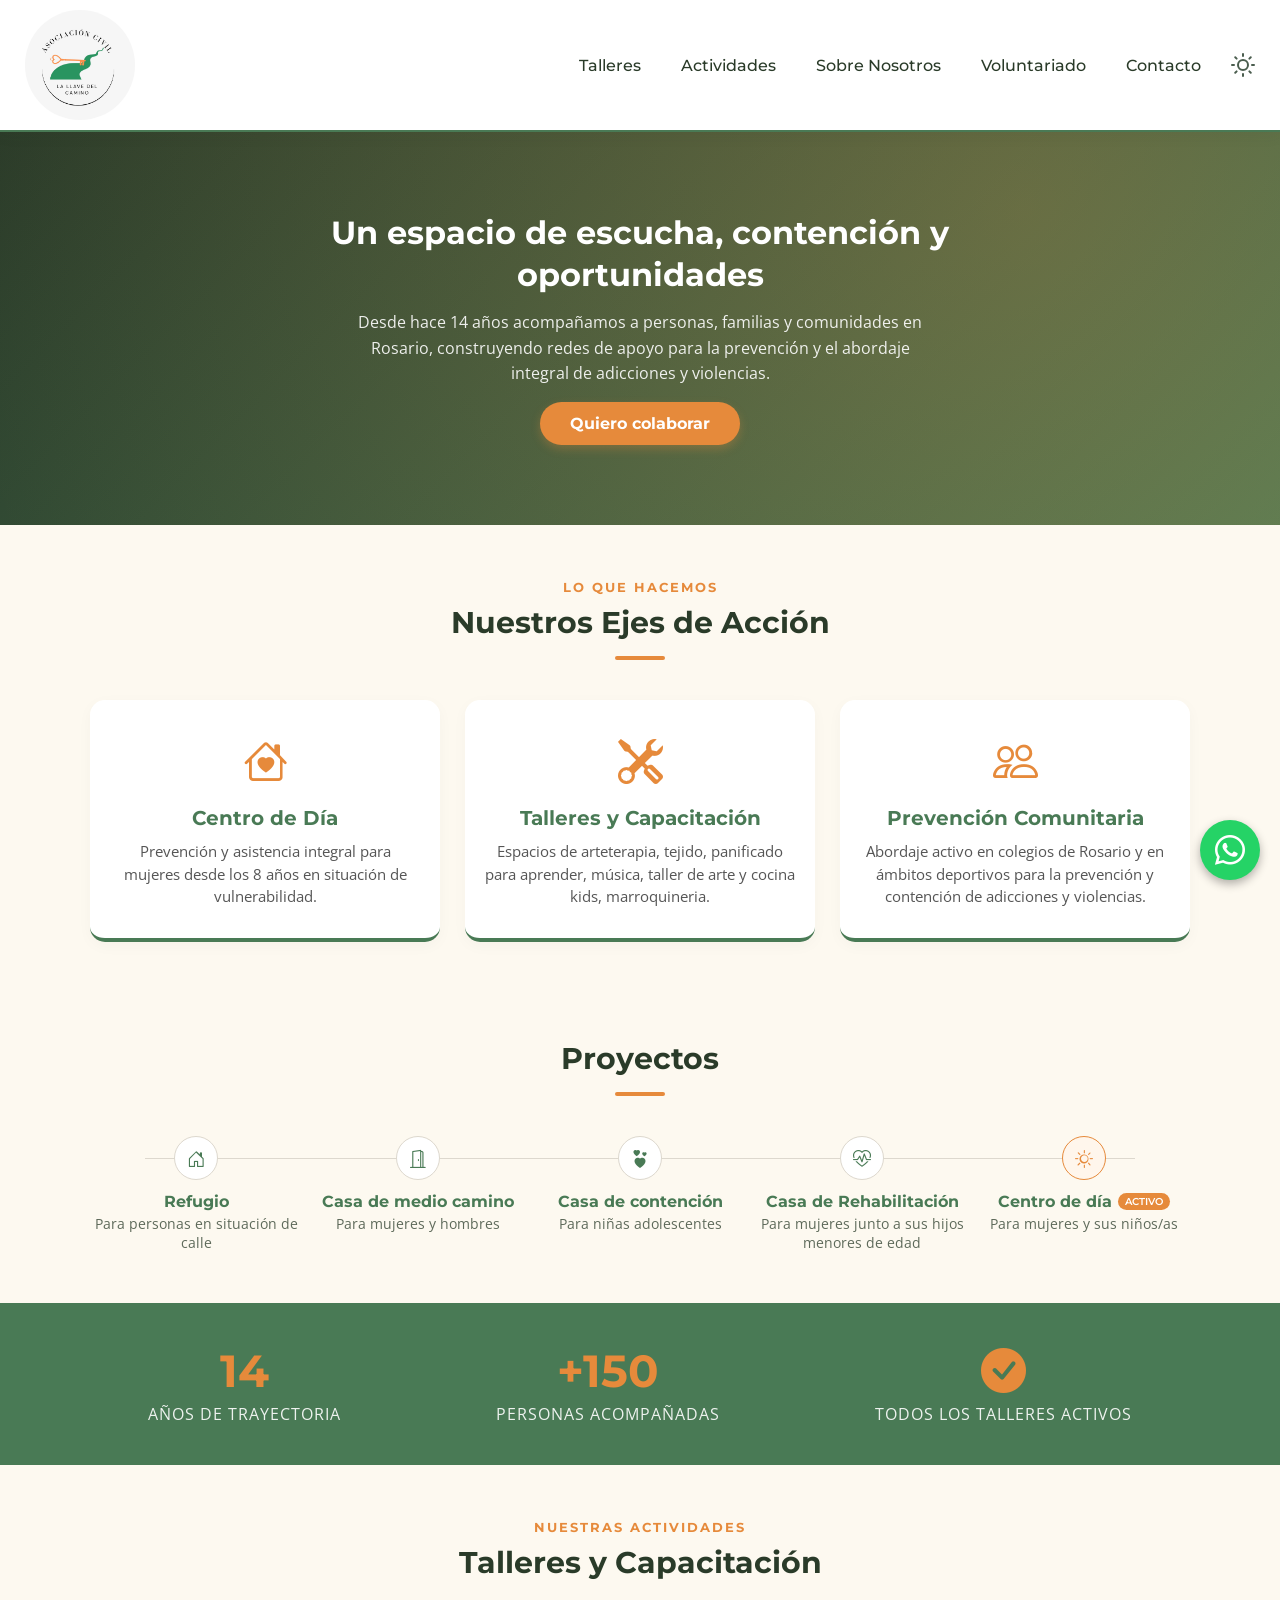
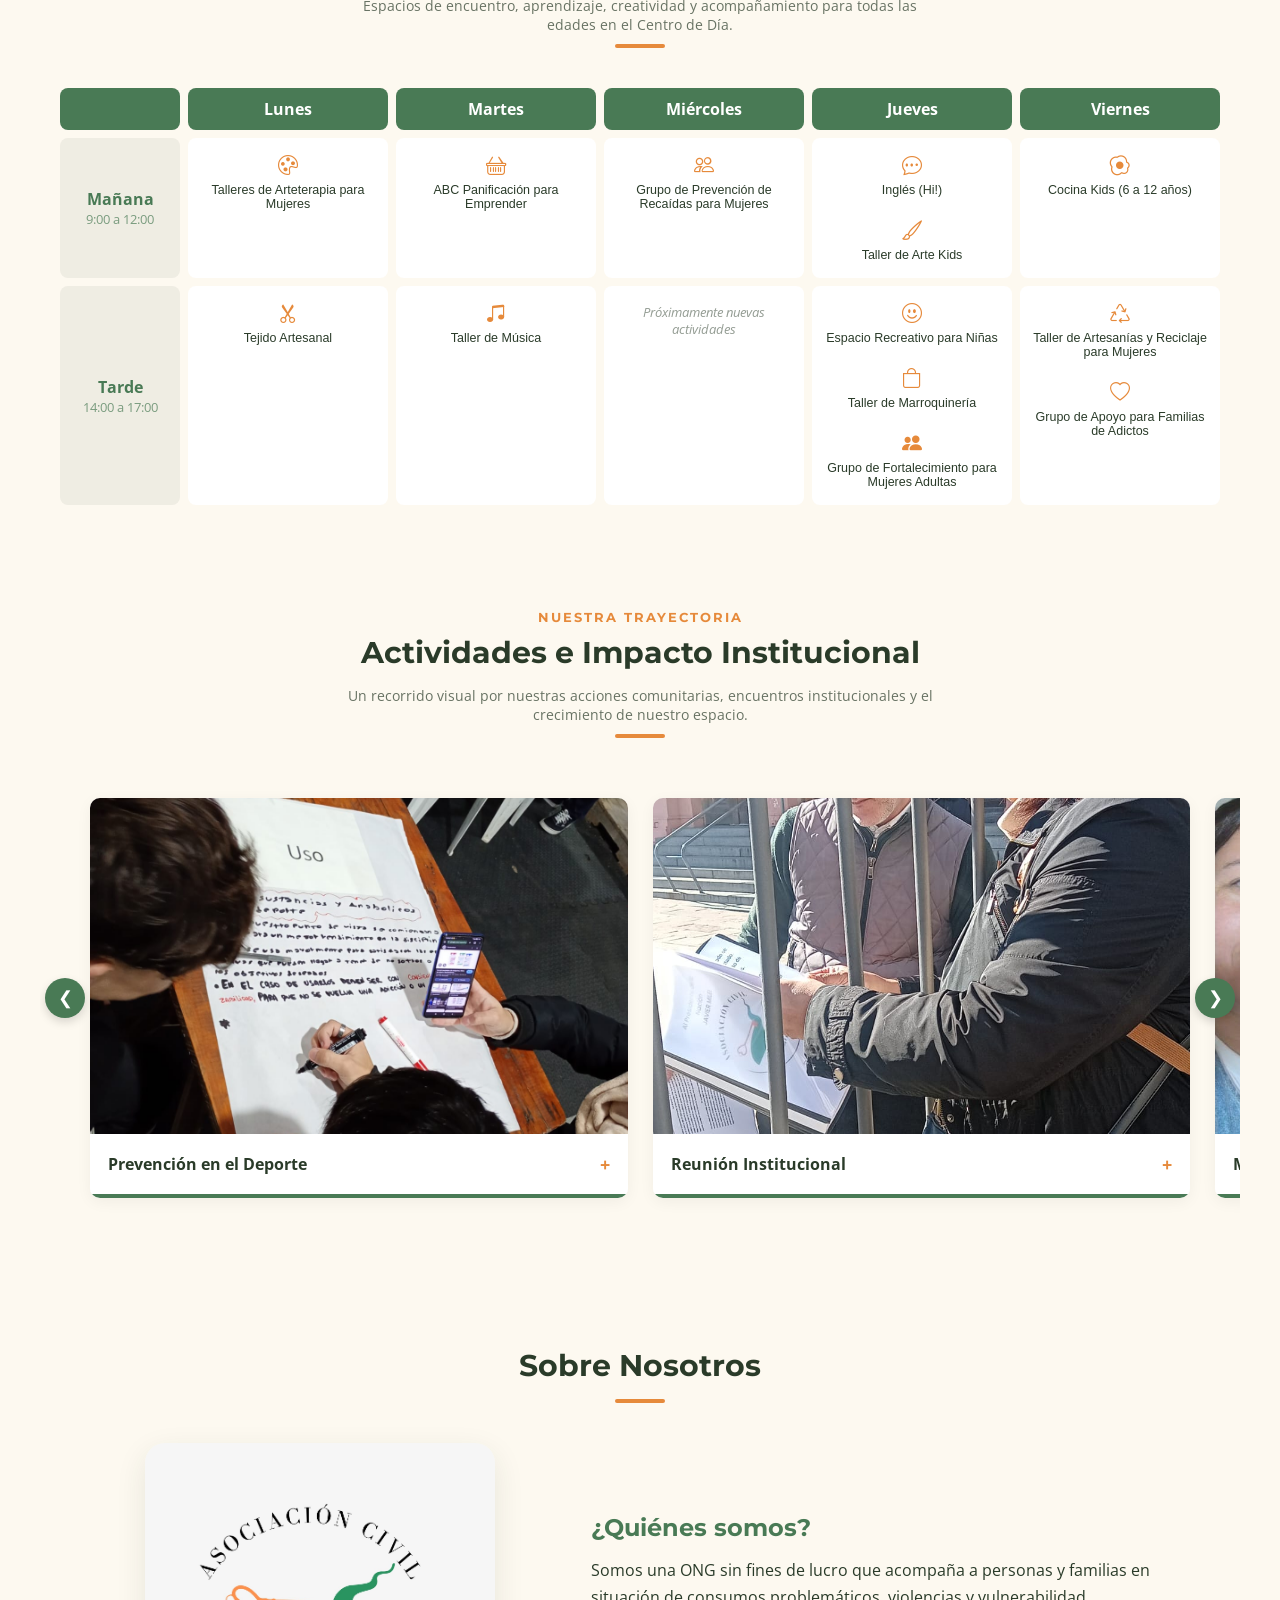
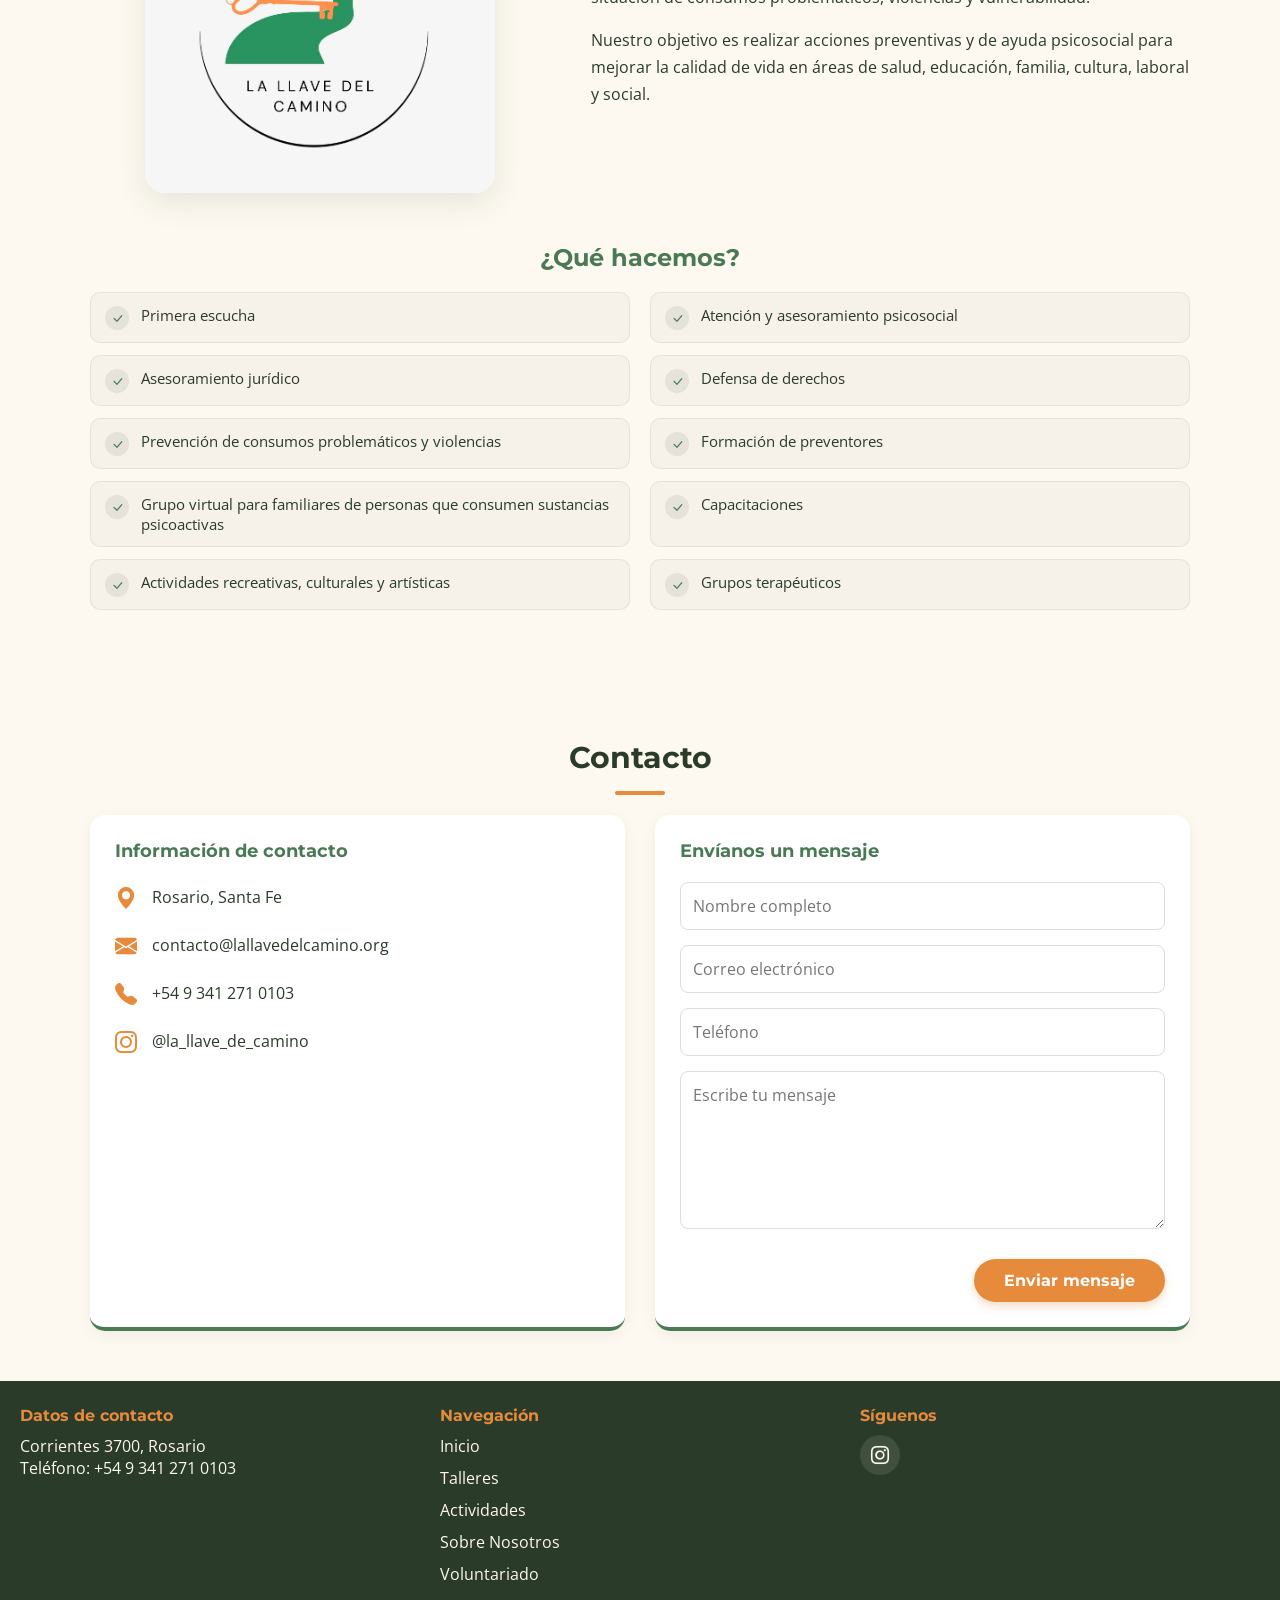
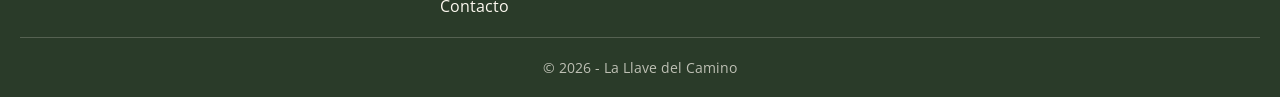
==== commit 56b4dccc: "Arreglo de modo alto contraste" ====
--- a/packages/frontend/src/index.html
+++ b/packages/frontend/src/index.html
@@ -1,703 +1,524 @@
-<!doctype html>
+<!DOCTYPE html>
 <html lang="es">
-  <head>
-    <meta charset="UTF-8" />
-    <meta name="viewport" content="width=device-width, initial-scale=1.0" />
+
+<head>
+    <meta charset="UTF-8">
+    <meta name="viewport" content="width=device-width, initial-scale=1.0">
     <title>La Llave del Camino</title>
-    <link rel="preconnect" href="https://fonts.googleapis.com" />
-    <link rel="preconnect" href="https://fonts.gstatic.com" crossorigin />
+    <link rel="preconnect" href="https://fonts.googleapis.com">
+    <link rel="preconnect" href="https://fonts.gstatic.com" crossorigin>
     <link
-      href="https://fonts.googleapis.com/css2?family=Montserrat:wght@500;700&family=Open+Sans:wght@400;500&display=swap"
-      rel="stylesheet"
-    />
-    <link
-      rel="stylesheet"
-      href="https://cdn.jsdelivr.net/npm/bootstrap-icons@1.11.3/font/bootstrap-icons.min.css"
-    />
-    <link rel="stylesheet" href="css/global.css" />
-    <link rel="stylesheet" href="css/home.css" />
-    <link rel="stylesheet" href="css/talleres.css" />
-    <link rel="stylesheet" href="css/proyectos.css" />
-    <link rel="stylesheet" href="css/contacto.css" />
-    <link rel="stylesheet" href="css/sobreNosotros.css" />
-    <link rel="stylesheet" href="css/actividades.css" />
-    <link rel="stylesheet" href="css/colaborar.css" />
-    <link rel="icon" type="image/jpeg" href="img/LogoLlaveDelCamino.jpeg" />
-  </head>
-
-  <body>
+        href="https://fonts.googleapis.com/css2?family=Montserrat:wght@500;700&family=Open+Sans:wght@400;500&display=swap"
+        rel="stylesheet">
+    <link rel="stylesheet" href="https://cdn.jsdelivr.net/npm/bootstrap-icons@1.11.3/font/bootstrap-icons.min.css">
+    <link rel="stylesheet" href="css/global.css">
+    <link rel="stylesheet" href="css/home.css">
+    <link rel="stylesheet" href="css/talleres.css">
+    <link rel="stylesheet" href="css/proyectos.css">
+    <link rel="stylesheet" href="css/contacto.css">
+    <link rel="stylesheet" href="css/sobreNosotros.css">
+    <link rel="stylesheet" href="css/actividades.css">
+    <link rel="icon" type="image/jpeg" href="img/LogoLlaveDelCamino.jpeg">
+</head>
+
+<body>
     <header>
-      <a href="#inicio" class="logo">
-        <img src="img/LogoLlaveDelCamino.jpeg" alt="Logo La Llave del Camino" />
-      </a>
-
-      <div class="hamburguer-menu" id="menuBtn">
-        <div class="line line-1"></div>
-        <div class="line line-2"></div>
-        <div class="line line-3"></div>
-      </div>
-
-      <nav class="navbar" id="navbar">
-        <ul class="nav-list">
-          <li class="nav-item" style="--i: 1">
-            <a href="#talleres" class="items">Talleres</a>
-          </li>
-          <li class="nav-item" style="--i: 2">
-            <a href="#actividades" class="items">Actividades</a>
-          </li>
-          <li class="nav-item" style="--i: 3">
-            <a href="#SobreNosotros" class="items">Sobre Nosotros</a>
-          </li>
-          <li class="nav-item" style="--i: 4">
-            <a href="#voluntariado" class="items">Voluntariado</a>
-          </li>
-          <li class="nav-item" style="--i: 5">
-            <a href="#contacto" class="items">Contacto</a>
-          </li>
-          <li class="nav-item" style="--i: 6">
-            <a href="#colaborar" class="items">Colaborar</a>
-          </li>
-          <li>
-            <button
-              id="contrast-toggle"
-              class="contrast-btn"
-              aria-label="Cambiar modo de contraste"
-              title="Activar modo de alta legibilidad"
-            >
-              <svg
-                id="theme-icon"
-                width="24"
-                height="24"
-                viewBox="0 0 24 24"
-                fill="none"
-                stroke="currentColor"
-                stroke-width="2"
-                stroke-linecap="round"
-                stroke-linejoin="round"
-              ></svg>
-            </button>
-          </li>
-        </ul>
-      </nav>
+        <a href="#inicio" class="logo">
+            <img src="img/LogoLlaveDelCamino.jpeg" alt="Logo La Llave del Camino">
+        </a>
+
+        <div class="hamburguer-menu" id="menuBtn">
+            <div class="line line-1"></div>
+            <div class="line line-2"></div>
+            <div class="line line-3"></div>
+        </div>
+
+        <nav class="navbar" id="navbar">
+            <ul class="nav-list">
+                <li class="nav-item" style="--i: 1"><a href="#talleres" class="items">Talleres</a></li>
+                <li class="nav-item" style="--i: 2"><a href="#actividades" class="items">Actividades</a></li>
+                <li class="nav-item" style="--i: 3"><a href="#SobreNosotros" class="items">Sobre Nosotros</a></li>
+                <li class="nav-item" style="--i: 4"><a href="#voluntariado" class="items">Voluntariado</a></li>
+                <li class="nav-item" style="--i: 5"><a href="#contacto" class="items">Contacto</a></li>
+                <li>
+                    <button id="contrast-toggle" class="contrast-btn" aria-label="Cambiar modo de contraste"
+                        title="Activar modo de alta legibilidad">
+                        <svg id="theme-icon" width="24" height="24" viewBox="0 0 24 24" fill="none"
+                            stroke="currentColor" stroke-width="2" stroke-linecap="round" stroke-linejoin="round">
+                        </svg>
+                    </button>
+                </li>
+            </ul>
+        </nav>
     </header>
 
     <main>
-      <!-- ---- INICIO / HERO ---- -->
-      <div id="inicio"></div>
-      <section class="hero">
-        <div class="hero-content">
-          <h1>Un espacio de escucha, contención y oportunidades</h1>
-          <p>
-            Desde hace <span id="hero-trayectoria"></span> años acompañamos a
-            personas, familias y comunidades en Rosario, construyendo redes de
-            apoyo para la prevención y el abordaje integral de adicciones y
-            violencias.
-          </p>
-          <a href="#colaborar" class="btn-orange">Quiero colaborar</a>
+
+        <!-- ---- INICIO / HERO ---- -->
+        <div id="inicio"></div>
+        <section class="hero">
+            <div class="hero-content">
+                <h1>Un espacio de escucha, contención y oportunidades</h1>
+                <p>Desde hace <span id="hero-trayectoria"></span> años acompañamos a personas, familias y comunidades en
+                    Rosario, construyendo redes de apoyo para la prevención y el abordaje integral de adicciones y
+                    violencias.</p>
+                <a href="#contacto" class="btn-orange">Quiero colaborar</a>
+            </div>
+        </section>
+
+        <!-- ---- PILARES ---- -->
+        <section class="pilares">
+            <div class="section-header">
+                <span class="section-tag">Lo que hacemos</span>
+                <h2 class="section-title">Nuestros Ejes de Acción</h2>
+                <div class="section-divider"></div>
+            </div>
+            <div class="pilares-container">
+                <div class="pilar-card">
+                    <div class="pilar-icon"><i class="bi bi-house-heart"></i></div>
+                    <h3>Centro de Día</h3>
+                    <p>Prevención y asistencia integral para mujeres desde los 8 años en situación de vulnerabilidad.
+                    </p>
+                </div>
+                <div class="pilar-card">
+                    <div class="pilar-icon"><i class="bi bi-tools"></i></div>
+                    <h3>Talleres y Capacitación</h3>
+                    <p>Espacios de arteterapia, tejido, panificado para aprender, música, taller de arte y cocina kids,
+                        marroquineria.
+                    </p>
+                </div>
+                <div class="pilar-card">
+                    <div class="pilar-icon"><i class="bi bi-people"></i></div>
+                    <h3>Prevención Comunitaria</h3>
+                    <p>Abordaje activo en colegios de Rosario y en ámbitos deportivos para la prevención y contención de
+                        adicciones y violencias.
+                    </p>
+                </div>
+            </div>
+        </section>
+
+        <!-- ---- PROYECTOS ---- -->
+        <section class="seccion-proyectos" id="proyectos">
+            <div class="section-header">
+                <h2 class="section-title">Proyectos</h2>
+                <div class="section-divider"></div>
+            </div>
+
+            <div class="proyectos-timeline">
+                <article class="proyecto-item">
+                    <div class="proyecto-icono"><i class="bi bi-house-door"></i></div>
+                    <div class="proyecto-texto">
+                        <h3>Refugio</h3>
+                        <p>Para personas en situación de calle</p>
+                    </div>
+                </article>
+
+                <article class="proyecto-item">
+                    <div class="proyecto-icono"><i class="bi bi-door-open"></i></div>
+                    <div class="proyecto-texto">
+                        <h3>Casa de medio camino</h3>
+                        <p>Para mujeres y hombres</p>
+                    </div>
+                </article>
+
+                <article class="proyecto-item">
+                    <div class="proyecto-icono"><i class="bi bi-hearts"></i></div>
+                    <div class="proyecto-texto">
+                        <h3>Casa de contención</h3>
+                        <p>Para niñas adolescentes</p>
+                    </div>
+                </article>
+
+                <article class="proyecto-item">
+                    <div class="proyecto-icono"><i class="bi bi-heart-pulse"></i></div>
+                    <div class="proyecto-texto">
+                        <h3>Casa de Rehabilitación</h3>
+                        <p>Para mujeres junto a sus hijos menores de edad</p>
+                    </div>
+                </article>
+
+                <article class="proyecto-item proyecto-item--activo">
+                    <div class="proyecto-icono"><i class="bi bi-sun"></i></div>
+                    <div class="proyecto-texto">
+                        <h3>Centro de día <span class="badge-activo">ACTIVO</span></h3>
+                        <p>Para mujeres y sus niños/as</p>
+                    </div>
+                </article>
+
+            </div>
+        </section>
+
+        <!-- ---- IMPACTO ---- -->
+        <section class="impacto">
+            <div class="impacto-container">
+                <div class="impacto-item">
+                    <span class="number" id="anios-trayectoria"></span>
+                    <p>Años de trayectoria</p>
+                </div>
+                <div class="impacto-item">
+                    <span class="number">+150</span>
+                    <p>Personas acompañadas</p>
+                </div>
+                <div class="impacto-item">
+                    <span class="number"><i class="bi bi-check-circle-fill"></i></span>
+                    <p>Todos los talleres activos</p>
+                </div>
+            </div>
+        </section>
+
+        <!-- ---- TALLERES ---- -->
+        <section class="seccion-talleres" id="talleres">
+            <div class="section-header">
+                <span class="section-tag">Nuestras Actividades</span>
+                <h2 class="section-title">Talleres y Capacitación</h2>
+                <p class="section-subtitle">Espacios de encuentro, aprendizaje, creatividad y acompañamiento para todas
+                    las edades en el Centro de Día.</p>
+                <div class="section-divider"></div>
+            </div>
+
+            <div class="talleres-grid" id="talleresGrid"></div>
+            <div class="talleres-acordeon" id="talleresAcordeon"></div>
+        </section>
+
+        <div class="taller-modal-overlay" id="tallerModalOverlay">
+            <div class="taller-modal" role="dialog" aria-modal="true" aria-labelledby="tallerModalTitulo">
+                <button class="taller-modal-cerrar" id="tallerModalCerrar" aria-label="Cerrar">&times;</button>
+                <div class="taller-modal-icono"><i id="tallerModalIcono"></i></div>
+                <span class="taller-modal-horario" id="tallerModalHorario"></span>
+                <h3 id="tallerModalTitulo"></h3>
+                <p id="tallerModalDescripcion"></p>
+                <a href="#contacto" class="btn-orange" id="tallerModalCta"></a>
+            </div>
         </div>
-      </section>
-
-      <!-- ---- PILARES ---- -->
-      <section class="pilares">
-        <div class="section-header">
-          <span class="section-tag">Lo que hacemos</span>
-          <h2 class="section-title">Nuestros Ejes de Acción</h2>
-          <div class="section-divider"></div>
+
+        <!-- ACTIVIDADES / GALERÍA -->
+        <div class="actividad-modal-overlay" id="actividadModalOverlay">
+            <div class="actividad-modal" role="dialog" aria-modal="true" aria-labelledby="actividadModalTitulo">
+                <button class="actividad-modal-cerrar" id="actividadModalCerrar" aria-label="Cerrar">&times;</button>
+                <div class="actividad-modal-img-container">
+                    <img src="" id="actividadModalImg" alt="">
+                </div>
+                <div class="actividad-modal-info">
+                    <h3 id="actividadModalTitulo"></h3>
+                    <p id="actividadModalDescripcion"></p>
+                </div>
+            </div>
         </div>
-        <div class="pilares-container">
-          <div class="pilar-card">
-            <div class="pilar-icon"><i class="bi bi-house-heart"></i></div>
-            <h3>Centro de Día</h3>
-            <p>
-              Prevención y asistencia integral para mujeres desde los 8 años en
-              situación de vulnerabilidad.
-            </p>
-          </div>
-          <div class="pilar-card">
-            <div class="pilar-icon"><i class="bi bi-tools"></i></div>
-            <h3>Talleres y Capacitación</h3>
-            <p>
-              Espacios de arteterapia, tejido, panificado para aprender, música,
-              taller de arte y cocina kids, marroquineria.
-            </p>
-          </div>
-          <div class="pilar-card">
-            <div class="pilar-icon"><i class="bi bi-people"></i></div>
-            <h3>Prevención Comunitaria</h3>
-            <p>
-              Abordaje activo en colegios de Rosario y en ámbitos deportivos
-              para la prevención y contención de adicciones y violencias.
-            </p>
-          </div>
+
+        <section class="seccion-actividades" id="actividades">
+            <div class="section-header">
+                <span class="section-tag">Nuestra Trayectoria</span>
+                <h2 class="section-title">Actividades e Impacto Institucional</h2>
+                <p class="section-subtitle">Un recorrido visual por nuestras acciones comunitarias, encuentros institucionales y el crecimiento de nuestro espacio.</p>
+                <div class="section-divider"></div>
+            </div>
+
+            <div class="carrusel-container">
+                <div class="carrusel-track">
+
+                    <div class="carrusel-item" 
+                        data-titulo="Prevención en el Deporte" 
+                        data-descripcion="Actividad en el gimnasio enfocada en la prevención del consumo problemático a través de las prácticas deportivas.">
+                        <div class="carrusel-img-wrapper">
+                            <img src="../img/prevencion-deporte.jpeg" alt="Prevención del consumo problemático en el deporte">
+                            <div class="carrusel-item-overlay">
+                                <span>Ver más detalles</span>
+                            </div>
+                        </div>
+                        <div class="carrusel-item-bar">
+                            <h4>Prevención en el Deporte</h4>
+                            <span class="carrusel-item-btn">+</span>
+                        </div>
+                    </div>
+
+                    <div class="carrusel-item" 
+                        data-titulo="Reunión Institucional" 
+                        data-descripcion="El día 26 de junio en Casa Rosada se entregó una carpeta institucional con todo el trabajo que se viene haciendo y con todos los proyectos que tiene la asociación civil La Llave del Camino. Fue dirigida al presidente Javier Milei.">
+                        <div class="carrusel-img-wrapper">
+                            <img src="../img/reunion-institucional.jpeg" alt="Entrega de carpeta en Casa Rosada">
+                            <div class="carrusel-item-overlay">
+                                <span>Ver más detalles</span>
+                            </div>
+                        </div>
+                        <div class="carrusel-item-bar">
+                            <h4>Reunión Institucional</h4>
+                            <span class="carrusel-item-btn">+</span>
+                        </div>
+                    </div>
+
+                    <div class="carrusel-item" 
+                        data-titulo="Madres Territoriales" 
+                        data-descripcion="Acción comunitaria y de articulación junto a la organización Madres Territoriales - Línea Fundadora.">
+                        <div class="carrusel-img-wrapper">
+                            <img src="../img/madres-territoriales.jpeg" alt="Madres Territoriales Línea Fundadora">
+                            <div class="carrusel-item-overlay">
+                                <span>Ver más detalles</span>
+                            </div>
+                        </div>
+                        <div class="carrusel-item-bar">
+                            <h4>Madres Territoriales</h4>
+                            <span class="carrusel-item-btn">+</span>
+                        </div>
+                    </div>
+
+                    <div class="carrusel-item" 
+                         data-titulo="Espacio de Mujeres" 
+                         data-descripcion="Desarrollo de las actividades, talleres y encuentros comunitarios específicos de este sector.">
+                        <div class="carrusel-img-wrapper">
+                            <img src="../img/espacio-mujeres.jpeg" alt="Espacio de Mujeres">
+                            <div class="carrusel-item-overlay">
+                                <span>Ver más detalles</span>
+                            </div>
+                        </div>
+                        <div class="carrusel-item-bar">
+                            <h4>Espacio de Mujeres</h4>
+                            <span class="carrusel-item-btn">+</span>
+                        </div>
+                    </div>
+
+                    <div class="carrusel-item" 
+                         data-titulo="Evento Solidario" 
+                         data-descripcion="Evento solidario con el apoyo del Dr. Horacio Tabares. También nos acompañaron José Luis Pietro y Vicente Fornet, escritores de los libros 'Reflexiones para el alma'.">
+                        <div class="carrusel-img-wrapper">
+                            <img src="../img/evento-solidario-1.jpeg" alt="Evento solidario">
+                            <div class="carrusel-item-overlay">
+                                <span>Ver más detalles</span>
+                            </div>
+                        </div>
+                        <div class="carrusel-item-bar">
+                            <h4>Evento Solidario</h4>
+                            <span class="carrusel-item-btn">+</span>
+                        </div>
+                    </div>
+
+                    <div class="carrusel-item" 
+                         data-titulo="Prensa y Difusión" 
+                         data-descripcion="Invitación y participación en programas de radio en Uruguay FM 91.9 MHz ('Hablemos con Lina') para visibilizar el trabajo territorial y comunitario de la ONG La Llave del Camino.">
+                        <div class="carrusel-img-wrapper">
+                            <img src="../img/radio.jpg" alt="Prensa y Difusión en radio">
+                            <div class="carrusel-item-overlay">
+                                <span>Ver más detalles</span>
+                            </div>
+                        </div>
+                        <div class="carrusel-item-bar">
+                            <h4>Prensa y Difusión</h4>
+                            <span class="carrusel-item-btn">+</span>
+                        </div>
+                    </div>
+
+                    <div class="carrusel-item" 
+                         data-titulo="Encuentro en el Senado" 
+                         data-descripcion="Fotos del Senado de la Nación cuando la presidenta de La Llave del Camino, Gabriela Milioto, fue convocada para participar del debate sobre la reforma de la ley de Salud Mental que se trata en el Senado. Se invitó a profesionales de toda la Argentina para debatir si debe existir una reforma o si la ley actual debe continuar igual.">
+                        <div class="carrusel-img-wrapper">
+                            <img src="../img/senado.jpeg" alt="Senado de la Nación">
+                            <div class="carrusel-item-overlay">
+                                <span>Ver más detalles</span>
+                            </div>
+                        </div>
+                        <div class="carrusel-item-bar">
+                            <h4>Encuentro en el Senado</h4>
+                            <span class="carrusel-item-btn">+</span>
+                        </div>
+                    </div>
+
+                    <div class="carrusel-item" 
+                         data-titulo="Infraestructura" 
+                         data-descripcion="Registro fotográfico de las obras de restauración, pintura y puesta en valor de la sede actual de nuestra organización.">
+                        <div class="carrusel-img-wrapper">
+                            <img src="../img/infraestructura.jpeg" alt="Obras en la sede">
+                            <div class="carrusel-item-overlay">
+                                <span>Ver más detalles</span>
+                            </div>
+                        </div>
+                        <div class="carrusel-item-bar">
+                            <h4>Infraestructura y Crecimiento</h4>
+                            <span class="carrusel-item-btn">+</span>
+                        </div>
+                    </div>
+
+                    <div class="carrusel-item" 
+                         data-titulo="Congreso en Buenos Aires" 
+                         data-descripcion="Participación activa y debate institucional en el marco del Congreso nacional desarrollado en Buenos Aires.">
+                        <div class="carrusel-img-wrapper">
+                            <img src="../img/congreso.jpeg" alt="Congreso de la ONG">
+                            <div class="carrusel-item-overlay">
+                                <span>Ver más detalles</span>
+                            </div>
+                        </div>
+                        <div class="carrusel-item-bar">
+                            <h4>Congreso en Buenos Aires</h4>
+                            <span class="carrusel-item-btn">+</span>
+                        </div>
+                    </div>
+
+                    <div class="carrusel-item" 
+                         data-titulo="Acción Comunitaria" 
+                         data-descripcion="Jornada de corte de cabello totalmente gratuito realizada en el centro de día de la asociación civil La Llave del Camino, en colaboración con la escuela de peluquería Norma Castro.">
+                        <div class="carrusel-img-wrapper">
+                            <img src="../img/corte.jpeg" alt="Corte de cabello gratuito">
+                            <div class="carrusel-item-overlay">
+                                <span>Ver más detalles</span>
+                            </div>
+                        </div>
+                        <div class="carrusel-item-bar">
+                            <h4>Acción Comunitaria</h4>
+                            <span class="carrusel-item-btn">+</span>
+                        </div>
+                    </div>
+
+                    <div class="carrusel-item" 
+                         data-titulo="Talleres de Capacitación" 
+                         data-descripcion="Taller de prevención integral llevado a cabo con estudiantes de 4° y 5° año en una escuela secundaria de Rosario, provincia de Santa Fe. En el espacio no solo se abordó la prevención de adicciones sino también violencias y dinámicas de resolución pacífica de conflictos.">
+                        <div class="carrusel-img-wrapper">
+                            <img src="../img/capacitacion (1).jpeg" alt="Capacitación secundaria Rosario">
+                            <div class="carrusel-item-overlay">
+                                <span>Ver más detalles</span>
+                            </div>
+                        </div>
+                        <div class="carrusel-item-bar">
+                            <h4>Talleres de Capacitación</h4>
+                            <span class="carrusel-item-btn">+</span>
+                        </div>
+                    </div>
+                </div>
+        
+                <button class="carrusel-btn btn-prev" aria-label="Anterior">&#10094;</button>
+                <button class="carrusel-btn btn-next" aria-label="Siguiente">&#10095;</button>
+            </div>
+        </section>
+
+        <!-- SOBRE NOSOTROS -->
+        <section id="SobreNosotros" class="seccion-sobreNosotros">
+            <div class="section-header">
+                <h2 class="section-title">Sobre Nosotros</h2>
+                <div class="section-divider"></div>
+            </div>
+
+            <div class="about-content-wrapper">
+                <div class="about-top">
+                    <div class="about-logo">
+                        <img src="img/LogoLlaveDelCamino.jpeg" alt="Logo La Llave del Camino">
+                    </div>
+                    <div class="about-block">
+                        <h2>¿Quiénes somos?</h2>
+                        <p>Somos una ONG sin fines de lucro que acompaña a personas y familias en situación de consumos
+                            problemáticos, violencias y vulnerabilidad.</p>
+                        <p>Nuestro objetivo es realizar acciones preventivas y de ayuda psicosocial para mejorar la
+                            calidad de vida en áreas de salud, educación, familia, cultura, laboral y social.</p>
+                    </div>
+                </div>
+
+                <div class="about-bottom">
+                    <h2>¿Qué hacemos?</h2>
+                    <ul class="lista-que-hacemos">
+                        <li><i class="bi bi-check-lg"></i> Primera escucha</li>
+                        <li><i class="bi bi-check-lg"></i> Atención y asesoramiento psicosocial</li>
+                        <li><i class="bi bi-check-lg"></i> Asesoramiento jurídico</li>
+                        <li><i class="bi bi-check-lg"></i> Defensa de derechos</li>
+                        <li><i class="bi bi-check-lg"></i> Prevención de consumos problemáticos y violencias</li>
+                        <li><i class="bi bi-check-lg"></i> Formación de preventores</li>
+                        <li><i class="bi bi-check-lg"></i> Grupo virtual para familiares de personas que consumen
+                            sustancias psicoactivas</li>
+                        <li><i class="bi bi-check-lg"></i> Capacitaciones</li>
+                        <li><i class="bi bi-check-lg"></i> Actividades recreativas, culturales y artísticas</li>
+                        <li><i class="bi bi-check-lg"></i> Grupos terapéuticos</li>
+                    </ul>
+                </div>
+            </div>
+        </section>
+
+        <!-- ---- CONTACTO ---- -->
+        <section class="contacto" id="contacto">
+            <div class="section-header">
+                <h2 class="section-title">Contacto</h2>
+                <div class="section-divider"></div>
+            </div>
+            <div class="contacto-container">
+                <div class="contacto-info">
+                    <h3>Información de contacto</h3>
+                    <div class="info-item">
+                        <i class="bi bi-geo-alt-fill"></i>
+                        <p>Rosario, Santa Fe</p>
+                    </div>
+                    <div class="info-item">
+                        <i class="bi bi-envelope-fill"></i>
+                        <p>contacto@lallavedelcamino.org</p>
+                    </div>
+                    <div class="info-item">
+                        <i class="bi bi-telephone-fill"></i>
+                        <p>+54 9 341 271 0103</p>
+                    </div>
+                    <div class="info-item">
+                        <i class="bi bi-instagram"></i>
+                        <p>@la_llave_de_camino</p>
+                    </div>
+                </div>
+                <div class="contacto-form">
+                    <h3>Envíanos un mensaje</h3>
+                    <form id="contactForm">
+                        <input type="text" id="nombre" placeholder="Nombre completo" required>
+                        <input type="email" id="email" placeholder="Correo electrónico" required>
+                        <input type="tel" id="telefono" placeholder="Teléfono">
+                        <textarea id="mensaje" rows="6" placeholder="Escribe tu mensaje" required></textarea>
+                        <button type="submit" class="btn-orange">Enviar mensaje</button>
+                    </form>
+                </div>
+            </div>
+        </section>
+
+    </main>
+
+    <footer>
+        <div class="footer-sections">
+            <div class="footer-col">
+                <h3>Datos de contacto</h3>
+                <p>Corrientes 3700, Rosario</p>
+                <p>Teléfono:
+                    <a href="https://wa.me/5493412710103" target="_blank"
+                        style="color: inherit; text-decoration: none;">
+                        +54 9 341 271 0103
+                    </a>
+                </p>
+            </div>
+
+            <div class="footer-col">
+                <h3>Navegación</h3>
+                <ul>
+                    <li><a href="#inicio">Inicio</a></li>
+                    <li><a href="#talleres">Talleres</a></li>
+                    <li><a href="#actividades">Actividades</a></li>
+                    <li><a href="#SobreNosotros">Sobre Nosotros</a></li>
+                    <li><a href="#voluntariado">Voluntariado</a></li>
+                    <li><a href="#contacto">Contacto</a></li>
+                </ul>
+            </div>
+
+            <div class="footer-col">
+                <h3>Síguenos</h3>
+                <div class="social-icons">
+                    <a href="https://www.instagram.com/la_llave_de_camino/" class="icon-circle" aria-label="Instagram">
+                        <i class="bi bi-instagram"></i>
+                    </a>
+                    <!--<a href="#" class="icon-circle" aria-label="Facebook">
+                    <i class="bi bi-facebook"></i>
+                </a>-->
+                </div>
+            </div>
         </div>
-      </section>
-
-      <!-- ---- PROYECTOS ---- -->
-      <section class="seccion-proyectos" id="proyectos">
-        <div class="section-header">
-          <h2 class="section-title">Proyectos</h2>
-          <div class="section-divider"></div>
+
+        <hr class="footer-divider">
+
+        <div class="footer-bottom">
+            <p class="copyright">&copy; 2026 - La Llave del Camino</p>
         </div>
-
-        <div class="proyectos-timeline">
-          <article class="proyecto-item">
-            <div class="proyecto-icono"><i class="bi bi-house-door"></i></div>
-            <div class="proyecto-texto">
-              <h3>Refugio</h3>
-              <p>Para personas en situación de calle</p>
-            </div>
-          </article>
-
-          <article class="proyecto-item">
-            <div class="proyecto-icono"><i class="bi bi-door-open"></i></div>
-            <div class="proyecto-texto">
-              <h3>Casa de medio camino</h3>
-              <p>Para mujeres y hombres</p>
-            </div>
-          </article>
-
-          <article class="proyecto-item">
-            <div class="proyecto-icono"><i class="bi bi-hearts"></i></div>
-            <div class="proyecto-texto">
-              <h3>Casa de contención</h3>
-              <p>Para niñas adolescentes</p>
-            </div>
-          </article>
-
-          <article class="proyecto-item">
-            <div class="proyecto-icono"><i class="bi bi-heart-pulse"></i></div>
-            <div class="proyecto-texto">
-              <h3>Casa de Rehabilitación</h3>
-              <p>Para mujeres junto a sus hijos menores de edad</p>
-            </div>
-          </article>
-
-          <article class="proyecto-item proyecto-item--activo">
-            <div class="proyecto-icono"><i class="bi bi-sun"></i></div>
-            <div class="proyecto-texto">
-              <h3>Centro de día <span class="badge-activo">ACTIVO</span></h3>
-              <p>Para mujeres y sus niños/as</p>
-            </div>
-          </article>
-        </div>
-      </section>
-
-      <!-- ---- IMPACTO ---- -->
-      <section class="impacto">
-        <div class="impacto-container">
-          <div class="impacto-item">
-            <span class="number" id="anios-trayectoria"></span>
-            <p>Años de trayectoria</p>
-          </div>
-          <div class="impacto-item">
-            <span class="number">+150</span>
-            <p>Personas acompañadas</p>
-          </div>
-          <div class="impacto-item">
-            <span class="number"><i class="bi bi-check-circle-fill"></i></span>
-            <p>Todos los talleres activos</p>
-          </div>
-        </div>
-      </section>
-
-      <!-- ---- TALLERES ---- -->
-      <section class="seccion-talleres" id="talleres">
-        <div class="section-header">
-          <span class="section-tag">Nuestras Actividades</span>
-          <h2 class="section-title">Talleres y Capacitación</h2>
-          <p class="section-subtitle">
-            Espacios de encuentro, aprendizaje, creatividad y acompañamiento
-            para todas las edades en el Centro de Día.
-          </p>
-          <div class="section-divider"></div>
-        </div>
-
-        <div class="talleres-grid" id="talleresGrid"></div>
-        <div class="talleres-acordeon" id="talleresAcordeon"></div>
-      </section>
-
-      <div class="taller-modal-overlay" id="tallerModalOverlay">
-        <div
-          class="taller-modal"
-          role="dialog"
-          aria-modal="true"
-          aria-labelledby="tallerModalTitulo"
-        >
-          <button
-            class="taller-modal-cerrar"
-            id="tallerModalCerrar"
-            aria-label="Cerrar"
-          >
-            &times;
-          </button>
-          <div class="taller-modal-icono"><i id="tallerModalIcono"></i></div>
-          <span class="taller-modal-horario" id="tallerModalHorario"></span>
-          <h3 id="tallerModalTitulo"></h3>
-          <p id="tallerModalDescripcion"></p>
-          <a href="#contacto" class="btn-orange" id="tallerModalCta"></a>
-        </div>
-      </div>
-
-      <!-- ACTIVIDADES / GALERÍA -->
-      <div class="actividad-modal-overlay" id="actividadModalOverlay">
-        <div
-          class="actividad-modal"
-          role="dialog"
-          aria-modal="true"
-          aria-labelledby="actividadModalTitulo"
-        >
-          <button
-            class="actividad-modal-cerrar"
-            id="actividadModalCerrar"
-            aria-label="Cerrar"
-          >
-            &times;
-          </button>
-          <div class="actividad-modal-img-container">
-            <img src="" id="actividadModalImg" alt="" />
-          </div>
-          <div class="actividad-modal-info">
-            <h3 id="actividadModalTitulo"></h3>
-            <p id="actividadModalDescripcion"></p>
-          </div>
-        </div>
-      </div>
-
-      <section class="seccion-actividades" id="actividades">
-        <div class="section-header">
-          <span class="section-tag">Nuestra Trayectoria</span>
-          <h2 class="section-title">Actividades e Impacto Institucional</h2>
-          <div class="section-divider"></div>
-          <p class="section-subtitle">
-            Un recorrido visual por nuestras acciones comunitarias, encuentros
-            institucionales y el crecimiento de nuestro espacio.
-          </p>
-        </div>
-
-        <div class="carrusel-container">
-          <div class="carrusel-track">
-            <div
-              class="carrusel-item"
-              data-titulo="Prevención en el Deporte"
-              data-descripcion="Actividad en el gimnasio enfocada en la prevención del consumo problemático a través de las prácticas deportivas."
-            >
-              <div class="carrusel-img-wrapper">
-                <img
-                  src="../img/prevencion-deporte.jpeg"
-                  alt="Prevención del consumo problemático en el deporte"
-                />
-                <div class="carrusel-item-overlay">
-                  <span>Ver más detalles</span>
-                </div>
-              </div>
-              <div class="carrusel-item-bar">
-                <h4>Prevención en el Deporte</h4>
-                <span class="carrusel-item-btn">+</span>
-              </div>
-            </div>
-
-            <div
-              class="carrusel-item"
-              data-titulo="Reunión Institucional"
-              data-descripcion="El día 26 de junio en Casa Rosada se entregó una carpeta institucional con todo el trabajo que se viene haciendo y con todos los proyectos que tiene la asociación civil La Llave del Camino. Fue dirigida al presidente Javier Milei."
-            >
-              <div class="carrusel-img-wrapper">
-                <img
-                  src="../img/reunion-institucional.jpeg"
-                  alt="Entrega de carpeta en Casa Rosada"
-                />
-                <div class="carrusel-item-overlay">
-                  <span>Ver más detalles</span>
-                </div>
-              </div>
-              <div class="carrusel-item-bar">
-                <h4>Reunión Institucional</h4>
-                <span class="carrusel-item-btn">+</span>
-              </div>
-            </div>
-
-            <div
-              class="carrusel-item"
-              data-titulo="Madres Territoriales"
-              data-descripcion="Acción comunitaria y de articulación junto a la organización Madres Territoriales - Línea Fundadora."
-            >
-              <div class="carrusel-img-wrapper">
-                <img
-                  src="../img/madres-territoriales.jpeg"
-                  alt="Madres Territoriales Línea Fundadora"
-                />
-                <div class="carrusel-item-overlay">
-                  <span>Ver más detalles</span>
-                </div>
-              </div>
-              <div class="carrusel-item-bar">
-                <h4>Madres Territoriales</h4>
-                <span class="carrusel-item-btn">+</span>
-              </div>
-            </div>
-
-            <div
-              class="carrusel-item"
-              data-titulo="Espacio de Mujeres"
-              data-descripcion="Desarrollo de las actividades, talleres y encuentros comunitarios específicos de este sector."
-            >
-              <div class="carrusel-img-wrapper">
-                <img
-                  src="../img/espacio-mujeres.jpeg"
-                  alt="Espacio de Mujeres"
-                />
-                <div class="carrusel-item-overlay">
-                  <span>Ver más detalles</span>
-                </div>
-              </div>
-              <div class="carrusel-item-bar">
-                <h4>Espacio de Mujeres</h4>
-                <span class="carrusel-item-btn">+</span>
-              </div>
-            </div>
-
-            <div
-              class="carrusel-item"
-              data-titulo="Evento Solidario"
-              data-descripcion="Evento solidario con el apoyo del Dr. Horacio Tabares. También nos acompañaron José Luis Pietro y Vicente Fornet, escritores de los libros 'Reflexiones para el alma'."
-            >
-              <div class="carrusel-img-wrapper">
-                <img
-                  src="../img/evento-solidario-1.jpeg"
-                  alt="Evento solidario"
-                />
-                <div class="carrusel-item-overlay">
-                  <span>Ver más detalles</span>
-                </div>
-              </div>
-              <div class="carrusel-item-bar">
-                <h4>Evento Solidario</h4>
-                <span class="carrusel-item-btn">+</span>
-              </div>
-            </div>
-
-            <div
-              class="carrusel-item"
-              data-titulo="Prensa y Difusión"
-              data-descripcion="Invitación y participación en programas de radio en Uruguay FM 91.9 MHz ('Hablemos con Lina') para visibilizar el trabajo territorial y comunitario de la ONG La Llave del Camino."
-            >
-              <div class="carrusel-img-wrapper">
-                <img src="../img/radio.jpg" alt="Prensa y Difusión en radio" />
-                <div class="carrusel-item-overlay">
-                  <span>Ver más detalles</span>
-                </div>
-              </div>
-              <div class="carrusel-item-bar">
-                <h4>Prensa y Difusión</h4>
-                <span class="carrusel-item-btn">+</span>
-              </div>
-            </div>
-
-            <div
-              class="carrusel-item"
-              data-titulo="Encuentro en el Senado"
-              data-descripcion="Fotos del Senado de la Nación cuando la presidenta de La Llave del Camino, Gabriela Milioto, fue convocada para participar del debate sobre la reforma de la ley de Salud Mental que se trata en el Senado. Se invitó a profesionales de toda la Argentina para debatir si debe existir una reforma o si la ley actual debe continuar igual."
-            >
-              <div class="carrusel-img-wrapper">
-                <img src="../img/senado.jpeg" alt="Senado de la Nación" />
-                <div class="carrusel-item-overlay">
-                  <span>Ver más detalles</span>
-                </div>
-              </div>
-              <div class="carrusel-item-bar">
-                <h4>Encuentro en el Senado</h4>
-                <span class="carrusel-item-btn">+</span>
-              </div>
-            </div>
-
-            <div
-              class="carrusel-item"
-              data-titulo="Infraestructura"
-              data-descripcion="Registro fotográfico de las obras de restauración, pintura y puesta en valor de la sede actual de nuestra organización."
-            >
-              <div class="carrusel-img-wrapper">
-                <img src="../img/infraestructura.jpeg" alt="Obras en la sede" />
-                <div class="carrusel-item-overlay">
-                  <span>Ver más detalles</span>
-                </div>
-              </div>
-              <div class="carrusel-item-bar">
-                <h4>Infraestructura y Crecimiento</h4>
-                <span class="carrusel-item-btn">+</span>
-              </div>
-            </div>
-
-            <div
-              class="carrusel-item"
-              data-titulo="Congreso en Buenos Aires"
-              data-descripcion="Participación activa y debate institucional en el marco del Congreso nacional desarrollado en Buenos Aires."
-            >
-              <div class="carrusel-img-wrapper">
-                <img src="../img/congreso.jpeg" alt="Congreso de la ONG" />
-                <div class="carrusel-item-overlay">
-                  <span>Ver más detalles</span>
-                </div>
-              </div>
-              <div class="carrusel-item-bar">
-                <h4>Congreso en Buenos Aires</h4>
-                <span class="carrusel-item-btn">+</span>
-              </div>
-            </div>
-
-            <div
-              class="carrusel-item"
-              data-titulo="Acción Comunitaria"
-              data-descripcion="Jornada de corte de cabello totalmente gratuito realizada en el centro de día de la asociación civil La Llave del Camino, en colaboración con la escuela de peluquería Norma Castro."
-            >
-              <div class="carrusel-img-wrapper">
-                <img src="../img/corte.jpeg" alt="Corte de cabello gratuito" />
-                <div class="carrusel-item-overlay">
-                  <span>Ver más detalles</span>
-                </div>
-              </div>
-              <div class="carrusel-item-bar">
-                <h4>Acción Comunitaria</h4>
-                <span class="carrusel-item-btn">+</span>
-              </div>
-            </div>
-
-            <div
-              class="carrusel-item"
-              data-titulo="Talleres de Capacitación"
-              data-descripcion="Taller de prevención integral llevado a cabo con estudiantes de 4° y 5° año en una escuela secundaria de Rosario, provincia de Santa Fe. En el espacio no solo se abordó la prevención de adicciones sino también violencias y dinámicas de resolución pacífica de conflictos."
-            >
-              <div class="carrusel-img-wrapper">
-                <img
-                  src="../img/capacitacion (1).jpeg"
-                  alt="Capacitación secundaria Rosario"
-                />
-                <div class="carrusel-item-overlay">
-                  <span>Ver más detalles</span>
-                </div>
-              </div>
-              <div class="carrusel-item-bar">
-                <h4>Talleres de Capacitación</h4>
-                <span class="carrusel-item-btn">+</span>
-              </div>
-            </div>
-          </div>
-
-          <button class="carrusel-btn btn-prev" aria-label="Anterior">
-            &#10094;
-          </button>
-          <button class="carrusel-btn btn-next" aria-label="Siguiente">
-            &#10095;
-          </button>
-        </div>
-      </section>
-
-      <!-- SOBRE NOSOTROS -->
-      <section id="SobreNosotros" class="seccion-sobreNosotros">
-        <div class="section-header">
-          <h2 class="section-title">Sobre Nosotros</h2>
-          <div class="section-divider"></div>
-        </div>
-
-        <div class="about-content-wrapper">
-          <div class="about-top">
-            <div class="about-logo">
-              <img
-                src="img/LogoLlaveDelCamino.jpeg"
-                alt="Logo La Llave del Camino"
-              />
-            </div>
-            <div class="about-block">
-              <h2>¿Quiénes somos?</h2>
-              <p>
-                Somos una ONG sin fines de lucro que acompaña a personas y
-                familias en situación de consumos problemáticos, violencias y
-                vulnerabilidad.
-              </p>
-              <p>
-                Nuestro objetivo es realizar acciones preventivas y de ayuda
-                psicosocial para mejorar la calidad de vida en áreas de salud,
-                educación, familia, cultura, laboral y social.
-              </p>
-            </div>
-          </div>
-
-          <div class="about-bottom">
-            <h2>¿Qué hacemos?</h2>
-            <ul class="lista-que-hacemos">
-              <li><i class="bi bi-check-lg"></i> Primera escucha</li>
-              <li>
-                <i class="bi bi-check-lg"></i> Atención y asesoramiento
-                psicosocial
-              </li>
-              <li><i class="bi bi-check-lg"></i> Asesoramiento jurídico</li>
-              <li><i class="bi bi-check-lg"></i> Defensa de derechos</li>
-              <li>
-                <i class="bi bi-check-lg"></i> Prevención de consumos
-                problemáticos y violencias
-              </li>
-              <li><i class="bi bi-check-lg"></i> Formación de preventores</li>
-              <li>
-                <i class="bi bi-check-lg"></i> Grupo virtual para familiares de
-                personas que consumen sustancias psicoactivas
-              </li>
-              <li><i class="bi bi-check-lg"></i> Capacitaciones</li>
-              <li>
-                <i class="bi bi-check-lg"></i> Actividades recreativas,
-                culturales y artísticas
-              </li>
-              <li><i class="bi bi-check-lg"></i> Grupos terapéuticos</li>
-            </ul>
-          </div>
-        </div>
-      </section>
-
-      <!-- ---- COLABORACIÓN ---- -->
-      <section id="colaborar" class="seccion-donaciones">
-        <div class="donaciones-container">
-          <div class="section-header">
-            <h2 class="section-title">Apoyá nuestro espacio</h2>
-            <div class="section-divider"></div>
-          </div>
-
-          <p class="donaciones-intro">
-            Tu aporte nos ayuda a sostener los talleres comunitarios y las
-            acciones sociales que llevamos adelante día a día.
-          </p>
-
-          <div class="donaciones-bloque-datos">
-            <p class="donaciones-dato-item">
-              <span class="dato-label">Institución:</span>
-              <span class="dato-valor">Banco Credicoop</span>
-            </p>
-            <p class="donaciones-dato-item">
-              <span class="dato-label">Alias de CBU Oficial:</span>
-              <span class="dato-valor alias-resaltado">Llavedelcamino</span>
-            </p>
-          </div>
-        </div>
-      </section>
-
-      <!-- ---- CONTACTO ---- -->
-      <section class="contacto" id="contacto">
-        <div class="section-header">
-          <h2 class="section-title">Contacto</h2>
-          <div class="section-divider"></div>
-        </div>
-        <div class="contacto-container">
-          <div class="contacto-info">
-            <h3>Información de contacto</h3>
-            <div class="info-item">
-              <i class="bi bi-geo-alt-fill"></i>
-              <p>Rosario, Santa Fe</p>
-            </div>
-            <div class="info-item">
-              <i class="bi bi-envelope-fill"></i>
-              <p>contacto@lallavedelcamino.org</p>
-            </div>
-            <div class="info-item">
-              <i class="bi bi-telephone-fill"></i>
-              <p>+54 9 341 271 0103</p>
-            </div>
-            <div class="info-item">
-              <i class="bi bi-instagram"></i>
-              <p>@la_llave_de_camino</p>
-            </div>
-          </div>
-          <div class="contacto-form">
-            <h3>Envíanos un mensaje</h3>
-            <form id="contactForm">
-              <input
-                type="text"
-                id="nombre"
-                placeholder="Nombre completo"
-                required
-              />
-              <input
-                type="email"
-                id="email"
-                placeholder="Correo electrónico"
-                required
-              />
-              <input type="tel" id="telefono" placeholder="Teléfono" />
-              <textarea
-                id="mensaje"
-                rows="6"
-                placeholder="Escribe tu mensaje"
-                required
-              ></textarea>
-              <button type="submit" class="btn-orange">Enviar mensaje</button>
-            </form>
-          </div>
-        </div>
-      </section>
-    </main>
-
-    <footer>
-      <div class="footer-sections">
-        <div class="footer-col">
-          <h3>Datos de contacto</h3>
-          <p>Corrientes 3720, Rosario, Santa Fe, Argentina.</p>
-          <p>
-            Teléfono:
-            <a
-              href="https://wa.me/5493412710103"
-              target="_blank"
-              style="color: inherit; text-decoration: none"
-            >
-              +54 9 341 271 0103
-            </a>
-          </p>
-        </div>
-
-        <div class="footer-col">
-          <h3>Navegación</h3>
-          <ul>
-            <li><a href="#inicio">Inicio</a></li>
-            <li><a href="#talleres">Talleres</a></li>
-            <li><a href="#actividades">Actividades</a></li>
-            <li><a href="#SobreNosotros">Sobre Nosotros</a></li>
-            <li><a href="#voluntariado">Voluntariado</a></li>
-            <li><a href="#colaborar">Colaborar</a></li>
-            <li><a href="#contacto">Contacto</a></li>
-          </ul>
-        </div>
-
-        <div class="footer-col">
-          <h3>Síguenos</h3>
-          <div class="social-icons">
-            <a
-              href="https://www.instagram.com/la_llave_de_camino/"
-              class="icon-circle"
-              aria-label="Instagram"
-            >
-              <i class="bi bi-instagram"></i>
-            </a>
-            <a
-              href="https://www.facebook.com/profile.php?id=61587262381760&rdid=QQGpGEKL4xzuJwcw&share_url=https%3A%2F%2Fwww.facebook.com%2Fshare%2F1Base6W3Ya%2F#"
-              class="icon-circle"
-              aria-label="Facebook"
-            >
-              <i class="bi bi-facebook"></i>
-            </a>
-          </div>
-        </div>
-      </div>
-
-      <hr class="footer-divider" />
-
-      <div class="footer-bottom">
-        <p class="copyright">&copy; 2026 - La Llave del Camino</p>
-      </div>
     </footer>
 
-    <a
-      href="https://wa.me/5493412710103"
-      class="whatsapp-float"
-      target="_blank"
-    >
-      <i class="bi bi-whatsapp"></i>
+    <a href="https://wa.me/5493412710103" class="whatsapp-float" target="_blank">
+        <i class="bi bi-whatsapp"></i>
     </a>
 
     <script src="js/script.js"></script>
-  </body>
-</html>
+
+</body>
+
+</html>
--- a/packages/frontend/src/css/actividades.css
+++ b/packages/frontend/src/css/actividades.css
@@ -1,10 +1,6 @@
-#actividades {
-    scroll-margin-top: 10rem; 
-}
-
 .seccion-actividades {
     padding: 5rem 2rem;
-    background-color: #f9f9f9;
+    background-color: var(--bg-color);
 }
 
 .carrusel-container {
@@ -122,7 +118,7 @@
     margin: 0;
     font-size: 1.6rem;
     font-weight: 700;
-    color: #2a3229;
+    color: var(--text-main);
 }
 
 .carrusel-item-btn {
@@ -251,7 +247,7 @@
 .actividad-modal-info p {
     font-size: 1.5rem;
     line-height: 1.7;
-    color: #444;
+    color: var(--text-muted);
     margin: 0;
 }
 
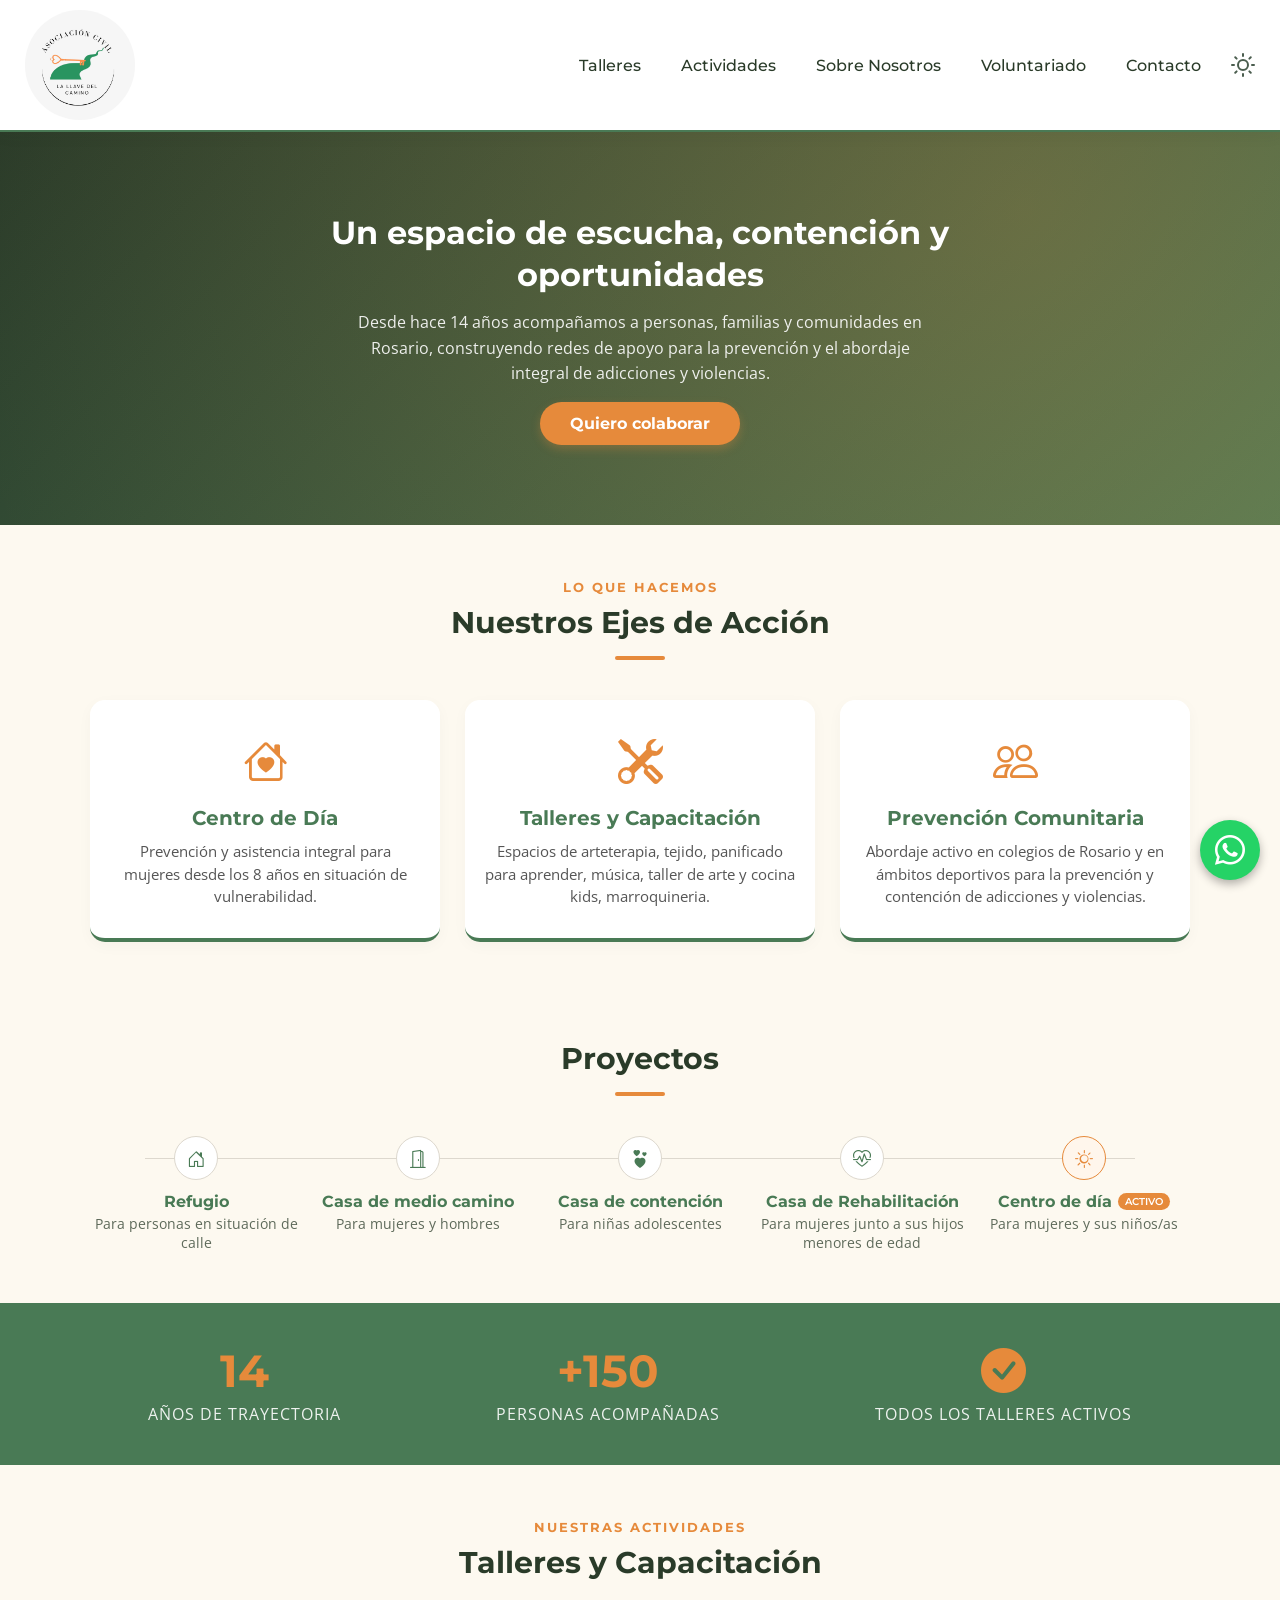
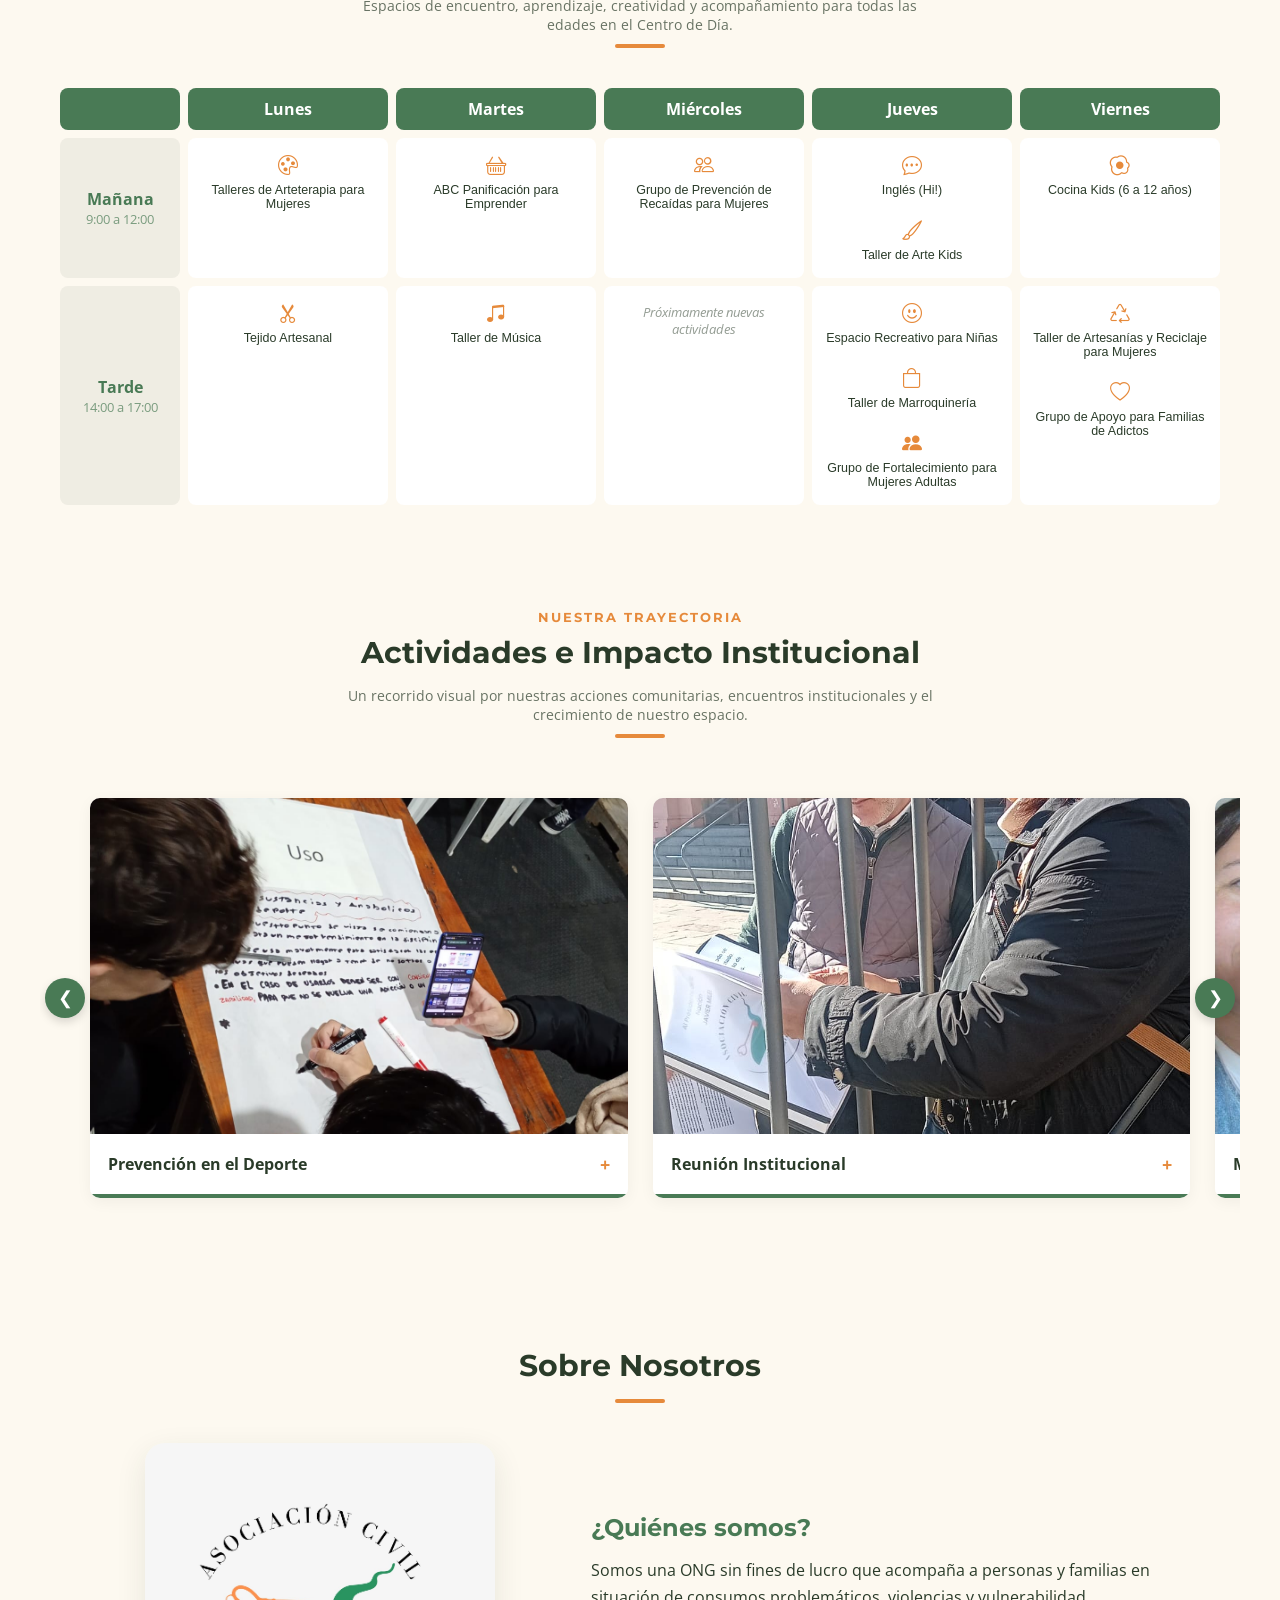
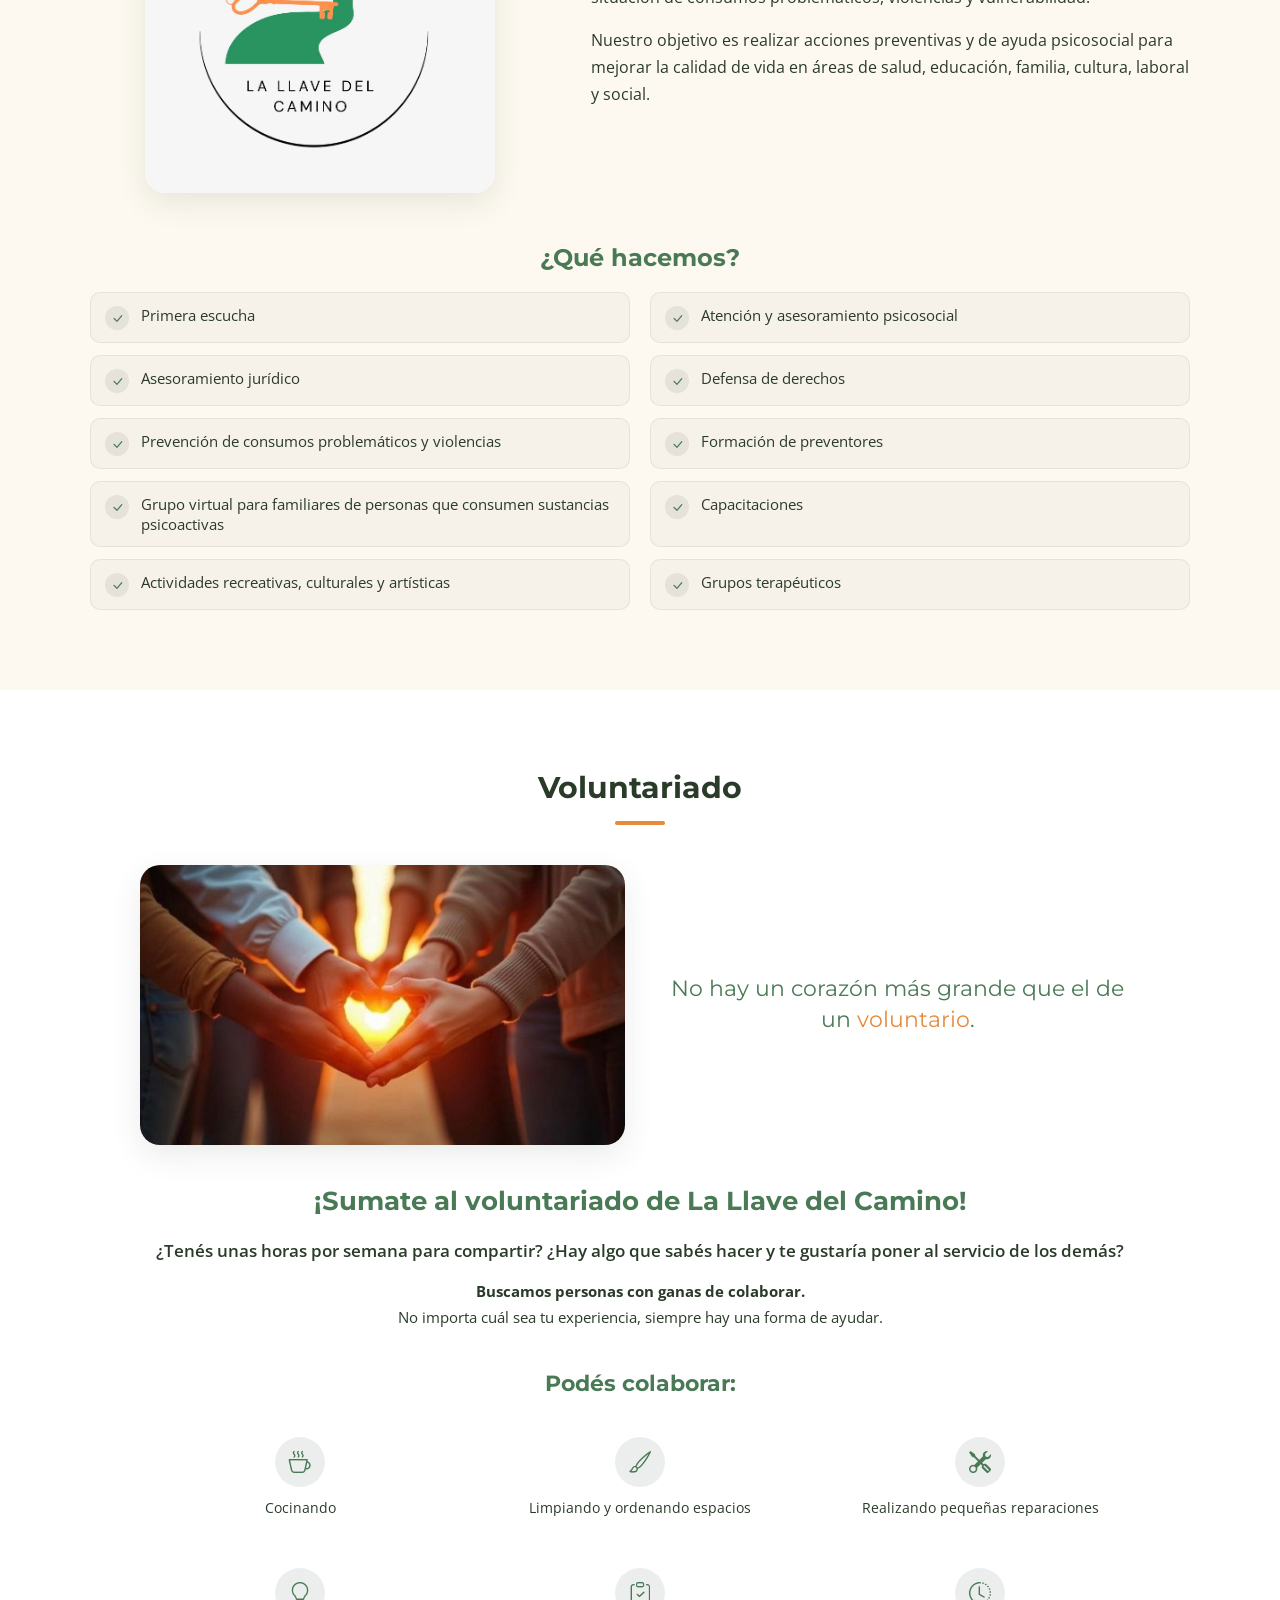
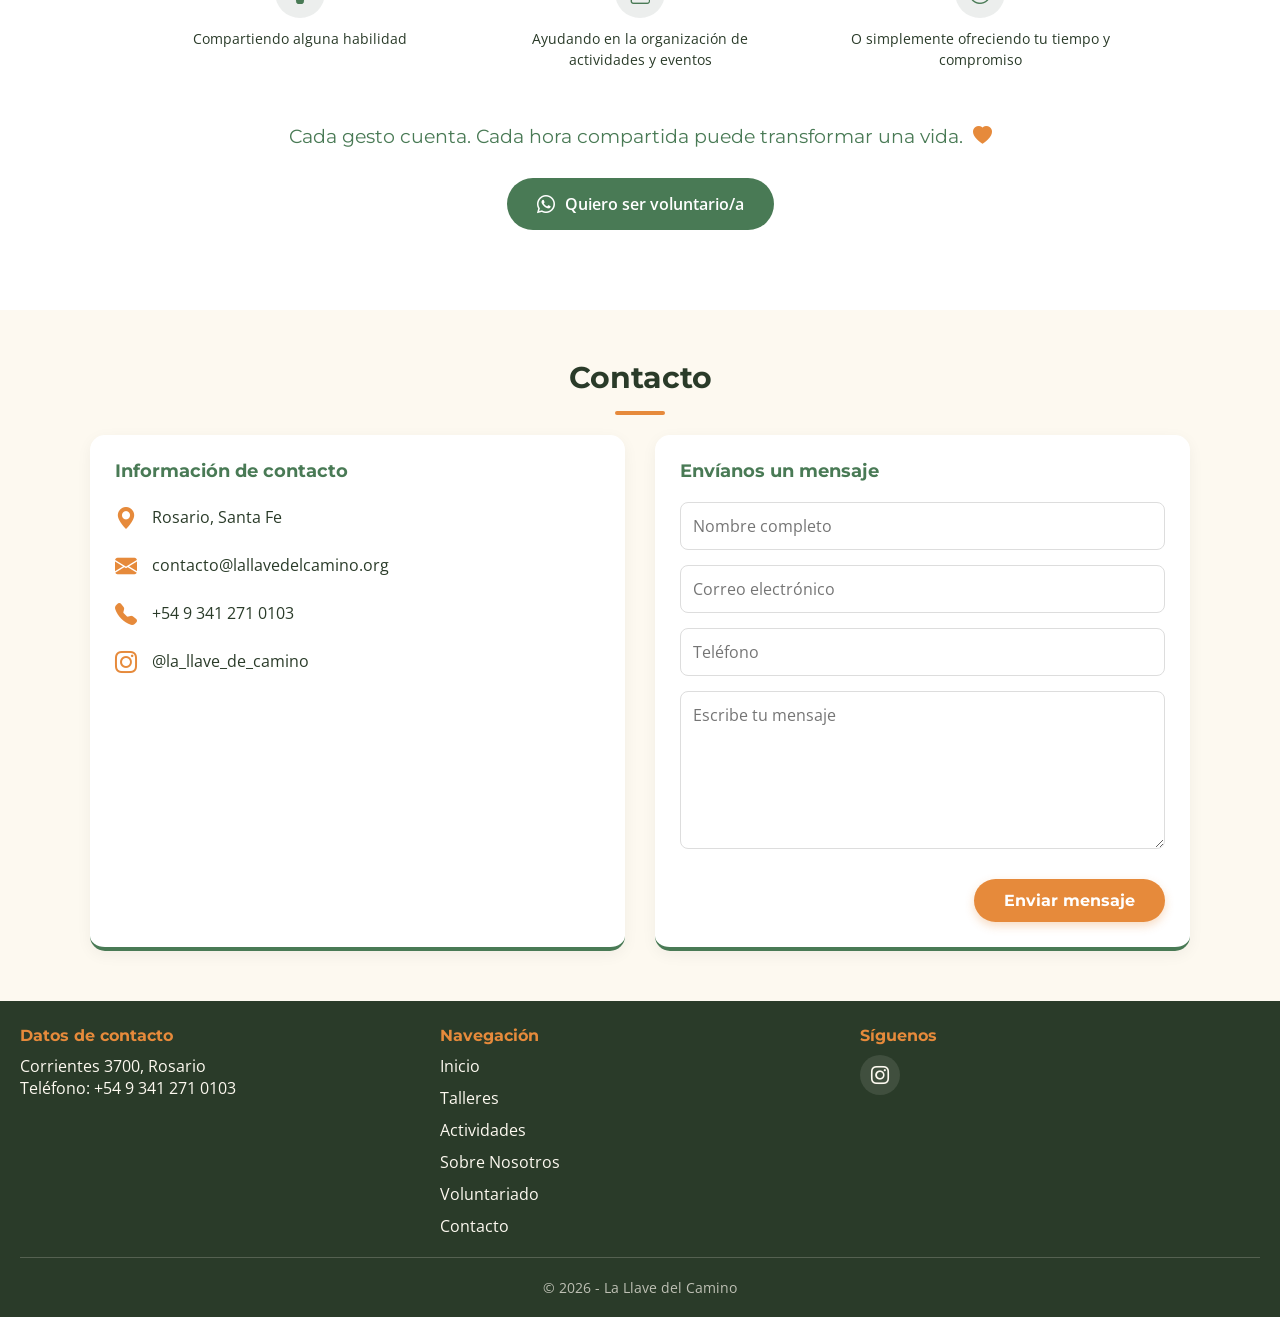
==== commit 67039b29: "Merge branch 'actividades'" ====
--- a/packages/frontend/src/index.html
+++ b/packages/frontend/src/index.html
@@ -17,6 +17,7 @@
     <link rel="stylesheet" href="css/proyectos.css">
     <link rel="stylesheet" href="css/contacto.css">
     <link rel="stylesheet" href="css/sobreNosotros.css">
+    <link rel="stylesheet" href="css/voluntariado.css">
     <link rel="stylesheet" href="css/actividades.css">
     <link rel="icon" type="image/jpeg" href="img/LogoLlaveDelCamino.jpeg">
 </head>
@@ -38,7 +39,7 @@
                 <li class="nav-item" style="--i: 1"><a href="#talleres" class="items">Talleres</a></li>
                 <li class="nav-item" style="--i: 2"><a href="#actividades" class="items">Actividades</a></li>
                 <li class="nav-item" style="--i: 3"><a href="#SobreNosotros" class="items">Sobre Nosotros</a></li>
-                <li class="nav-item" style="--i: 4"><a href="#voluntariado" class="items">Voluntariado</a></li>
+                <li class="nav-item" style="--i: 4"><a href="#Voluntariado" class="items">Voluntariado</a></li>
                 <li class="nav-item" style="--i: 5"><a href="#contacto" class="items">Contacto</a></li>
                 <li>
                     <button id="contrast-toggle" class="contrast-btn" aria-label="Cambiar modo de contraste"
@@ -220,7 +221,7 @@
                         data-titulo="Prevención en el Deporte" 
                         data-descripcion="Actividad en el gimnasio enfocada en la prevención del consumo problemático a través de las prácticas deportivas.">
                         <div class="carrusel-img-wrapper">
-                            <img src="../img/prevencion-deporte.jpeg" alt="Prevención del consumo problemático en el deporte">
+                            <img src="img/prevencion-deporte.jpeg" alt="Prevención del consumo problemático en el deporte">
                             <div class="carrusel-item-overlay">
                                 <span>Ver más detalles</span>
                             </div>
@@ -235,7 +236,7 @@
                         data-titulo="Reunión Institucional" 
                         data-descripcion="El día 26 de junio en Casa Rosada se entregó una carpeta institucional con todo el trabajo que se viene haciendo y con todos los proyectos que tiene la asociación civil La Llave del Camino. Fue dirigida al presidente Javier Milei.">
                         <div class="carrusel-img-wrapper">
-                            <img src="../img/reunion-institucional.jpeg" alt="Entrega de carpeta en Casa Rosada">
+                            <img src="img/reunion-institucional.jpeg" alt="Entrega de carpeta en Casa Rosada">
                             <div class="carrusel-item-overlay">
                                 <span>Ver más detalles</span>
                             </div>
@@ -250,7 +251,7 @@
                         data-titulo="Madres Territoriales" 
                         data-descripcion="Acción comunitaria y de articulación junto a la organización Madres Territoriales - Línea Fundadora.">
                         <div class="carrusel-img-wrapper">
-                            <img src="../img/madres-territoriales.jpeg" alt="Madres Territoriales Línea Fundadora">
+                            <img src="img/madres-territoriales.jpeg" alt="Madres Territoriales Línea Fundadora">
                             <div class="carrusel-item-overlay">
                                 <span>Ver más detalles</span>
                             </div>
@@ -265,7 +266,7 @@
                          data-titulo="Espacio de Mujeres" 
                          data-descripcion="Desarrollo de las actividades, talleres y encuentros comunitarios específicos de este sector.">
                         <div class="carrusel-img-wrapper">
-                            <img src="../img/espacio-mujeres.jpeg" alt="Espacio de Mujeres">
+                            <img src="img/espacio-mujeres.jpeg" alt="Espacio de Mujeres">
                             <div class="carrusel-item-overlay">
                                 <span>Ver más detalles</span>
                             </div>
@@ -280,7 +281,7 @@
                          data-titulo="Evento Solidario" 
                          data-descripcion="Evento solidario con el apoyo del Dr. Horacio Tabares. También nos acompañaron José Luis Pietro y Vicente Fornet, escritores de los libros 'Reflexiones para el alma'.">
                         <div class="carrusel-img-wrapper">
-                            <img src="../img/evento-solidario-1.jpeg" alt="Evento solidario">
+                            <img src="img/evento-solidario-1.jpeg" alt="Evento solidario">
                             <div class="carrusel-item-overlay">
                                 <span>Ver más detalles</span>
                             </div>
@@ -295,7 +296,7 @@
                          data-titulo="Prensa y Difusión" 
                          data-descripcion="Invitación y participación en programas de radio en Uruguay FM 91.9 MHz ('Hablemos con Lina') para visibilizar el trabajo territorial y comunitario de la ONG La Llave del Camino.">
                         <div class="carrusel-img-wrapper">
-                            <img src="../img/radio.jpg" alt="Prensa y Difusión en radio">
+                            <img src="img/radio.jpg" alt="Prensa y Difusión en radio">
                             <div class="carrusel-item-overlay">
                                 <span>Ver más detalles</span>
                             </div>
@@ -310,7 +311,7 @@
                          data-titulo="Encuentro en el Senado" 
                          data-descripcion="Fotos del Senado de la Nación cuando la presidenta de La Llave del Camino, Gabriela Milioto, fue convocada para participar del debate sobre la reforma de la ley de Salud Mental que se trata en el Senado. Se invitó a profesionales de toda la Argentina para debatir si debe existir una reforma o si la ley actual debe continuar igual.">
                         <div class="carrusel-img-wrapper">
-                            <img src="../img/senado.jpeg" alt="Senado de la Nación">
+                            <img src="img/senado.jpeg" alt="Senado de la Nación">
                             <div class="carrusel-item-overlay">
                                 <span>Ver más detalles</span>
                             </div>
@@ -325,7 +326,7 @@
                          data-titulo="Infraestructura" 
                          data-descripcion="Registro fotográfico de las obras de restauración, pintura y puesta en valor de la sede actual de nuestra organización.">
                         <div class="carrusel-img-wrapper">
-                            <img src="../img/infraestructura.jpeg" alt="Obras en la sede">
+                            <img src="img/infraestructura.jpeg" alt="Obras en la sede">
                             <div class="carrusel-item-overlay">
                                 <span>Ver más detalles</span>
                             </div>
@@ -340,7 +341,7 @@
                          data-titulo="Congreso en Buenos Aires" 
                          data-descripcion="Participación activa y debate institucional en el marco del Congreso nacional desarrollado en Buenos Aires.">
                         <div class="carrusel-img-wrapper">
-                            <img src="../img/congreso.jpeg" alt="Congreso de la ONG">
+                            <img src="img/congreso.jpeg" alt="Congreso de la ONG">
                             <div class="carrusel-item-overlay">
                                 <span>Ver más detalles</span>
                             </div>
@@ -355,7 +356,7 @@
                          data-titulo="Acción Comunitaria" 
                          data-descripcion="Jornada de corte de cabello totalmente gratuito realizada en el centro de día de la asociación civil La Llave del Camino, en colaboración con la escuela de peluquería Norma Castro.">
                         <div class="carrusel-img-wrapper">
-                            <img src="../img/corte.jpeg" alt="Corte de cabello gratuito">
+                            <img src="img/corte.jpeg" alt="Corte de cabello gratuito">
                             <div class="carrusel-item-overlay">
                                 <span>Ver más detalles</span>
                             </div>
@@ -370,7 +371,7 @@
                          data-titulo="Talleres de Capacitación" 
                          data-descripcion="Taller de prevención integral llevado a cabo con estudiantes de 4° y 5° año en una escuela secundaria de Rosario, provincia de Santa Fe. En el espacio no solo se abordó la prevención de adicciones sino también violencias y dinámicas de resolución pacífica de conflictos.">
                         <div class="carrusel-img-wrapper">
-                            <img src="../img/capacitacion (1).jpeg" alt="Capacitación secundaria Rosario">
+                            <img src="img/capacitacion (1).jpeg" alt="Capacitación secundaria Rosario">
                             <div class="carrusel-item-overlay">
                                 <span>Ver más detalles</span>
                             </div>
@@ -427,6 +428,79 @@
             </div>
         </section>
 
+        <!-- ---- VOLUNTARIADO ---- -->
+        <section id="Voluntariado" class="seccion-voluntariado">
+            <div class="section-header">
+                <h2 class="section-title">Voluntariado</h2>
+                <div class="section-divider"></div>
+            </div>
+
+            <div class="voluntariado-content-wrapper">
+
+                <div class="voluntariado-intro">
+                    <div class="voluntariado-img">
+                        <img src="img/voluntariado.jpeg" alt="Manos formando un corazón">
+                    </div>
+                    <div class="voluntariado-quote">
+                        <p>No hay un corazón más grande que el de un <span>voluntario</span>.</p>
+                    </div>
+                </div>
+
+                <div class="voluntariado-texto">
+                    <h3>¡Sumate al voluntariado de La Llave del Camino!</h3>
+                    <p class="voluntariado-preguntas">¿Tenés unas horas por semana para compartir? ¿Hay algo que sabés
+                        hacer y te gustaría poner al servicio de los demás?</p>
+                    <p class="voluntariado-bajada">
+                        <strong>Buscamos personas con ganas de colaborar.</strong><br>
+                        No importa cuál sea tu experiencia, siempre hay una forma de ayudar.
+                    </p>
+                </div>
+
+                <div class="voluntariado-colabora">
+                    <h3>Podés colaborar:</h3>
+                    <div class="colabora-grid">
+                        <div class="colabora-item">
+                            <i class="bi bi-cup-hot"></i>
+                            <p>Cocinando</p>
+                        </div>
+                        <div class="colabora-item">
+                            <i class="bi bi-brush"></i>
+                            <p>Limpiando y ordenando espacios</p>
+                        </div>
+                        <div class="colabora-item">
+                            <i class="bi bi-tools"></i>
+                            <p>Realizando pequeñas reparaciones</p>
+                        </div>
+                        <div class="colabora-item">
+                            <i class="bi bi-lightbulb"></i>
+                            <p>Compartiendo alguna habilidad</p>
+                        </div>
+                        <div class="colabora-item">
+                            <i class="bi bi-clipboard-check"></i>
+                            <p>Ayudando en la organización de actividades y eventos</p>
+                        </div>
+                        <div class="colabora-item">
+                            <i class="bi bi-clock-history"></i>
+                            <p>O simplemente ofreciendo tu tiempo y compromiso</p>
+                        </div>
+                    </div>
+                </div>
+
+                <p class="voluntariado-cierre">Cada gesto cuenta. Cada hora compartida puede transformar una vida.
+                    <i class="bi bi-heart-fill"></i>
+                </p>
+
+                <div class="voluntariado-cta">
+                    <a href="https://wa.me/5493412710103?text=Hola!%20Quiero%20sumarme%20al%20voluntariado%20de%20La%20Llave%20del%20Camino"
+                        class="btn-voluntariado" target="_blank">
+                        <i class="bi bi-whatsapp"></i>
+                        Quiero ser voluntario/a
+                    </a>
+                </div>
+
+            </div>
+        </section>
+
         <!-- ---- CONTACTO ---- -->
         <section class="contacto" id="contacto">
             <div class="section-header">
@@ -488,7 +562,7 @@
                     <li><a href="#talleres">Talleres</a></li>
                     <li><a href="#actividades">Actividades</a></li>
                     <li><a href="#SobreNosotros">Sobre Nosotros</a></li>
-                    <li><a href="#voluntariado">Voluntariado</a></li>
+                    <li><a href="#Voluntariado">Voluntariado</a></li>
                     <li><a href="#contacto">Contacto</a></li>
                 </ul>
             </div>
--- a/packages/frontend/src/css/voluntariado.css
+++ b/packages/frontend/src/css/voluntariado.css
@@ -0,0 +1,191 @@
+#Voluntariado {
+    scroll-margin-top: 10rem;
+}
+
+.seccion-voluntariado {
+    padding: 8rem 2rem;
+    background-color: var(--white);
+}
+
+.voluntariado-content-wrapper {
+    max-width: 1000px;
+    margin: 0 auto;
+}
+
+.voluntariado-intro {
+    display: grid;
+    grid-template-columns: 1fr 1fr;
+    gap: 3rem;
+    align-items: center;
+    margin-bottom: 4rem;
+}
+
+.voluntariado-img img {
+    width: 100%;
+    border-radius: 2rem;
+    box-shadow: 0 1rem 3rem rgba(42, 59, 41, 0.1);
+    display: block;
+}
+
+.voluntariado-quote p {
+    font-family: var(--font-heading);
+    font-size: 2.2rem;
+    line-height: 1.4;
+    color: var(--brand-green);
+    text-align: center;
+}
+
+.voluntariado-quote span {
+    color: var(--brand-orange);
+}
+
+.voluntariado-texto {
+    text-align: center;
+    margin-bottom: 4rem;
+}
+
+.voluntariado-texto h3 {
+    font-family: var(--font-heading);
+    color: var(--brand-green);
+    font-size: 2.6rem;
+    margin-bottom: 2rem;
+}
+
+.voluntariado-preguntas {
+    font-size: 1.7rem;
+    font-weight: 600;
+    line-height: 1.6;
+    margin-bottom: 1.5rem;
+}
+
+.voluntariado-bajada {
+    font-size: 1.5rem;
+    line-height: 1.7;
+}
+
+.voluntariado-colabora h3 {
+    font-family: var(--font-heading);
+    color: var(--brand-green);
+    font-size: 2.2rem;
+    margin-bottom: 2.5rem;
+    text-align: center;
+}
+
+.colabora-grid {
+    display: grid;
+    grid-template-columns: repeat(3, 1fr);
+    gap: 2rem;
+}
+
+.colabora-item {
+    display: flex;
+    flex-direction: column;
+    align-items: center;
+    text-align: center;
+    gap: 1rem;
+    padding: 1.5rem;
+}
+
+.colabora-item i {
+    width: 5rem;
+    height: 5rem;
+    border-radius: 50%;
+    background-color: rgba(74, 93, 78, 0.1);
+    color: var(--brand-green);
+    display: flex;
+    align-items: center;
+    justify-content: center;
+    font-size: 2.2rem;
+}
+
+.colabora-item p {
+    font-size: 1.4rem;
+    line-height: 1.5;
+}
+
+.voluntariado-cierre {
+    text-align: center;
+    font-family: var(--font-heading);
+    font-size: 1.9rem;
+    color: var(--brand-green);
+    margin: 4rem 0 3rem;
+}
+
+.voluntariado-cierre i {
+    color: var(--brand-orange);
+    margin-left: 0.5rem;
+}
+
+.voluntariado-cta {
+    display: flex;
+    justify-content: center;
+    margin-top: 1rem;
+}
+
+.btn-voluntariado {
+    display: inline-flex;
+    align-items: center;
+    gap: 1rem;
+    background-color: var(--brand-green);
+    color: #fff;
+    text-decoration: none;
+    font-weight: 600;
+    font-size: 1.6rem;
+    padding: 1.4rem 3rem;
+    border-radius: 5rem;
+    transition: background-color 0.3s ease, transform 0.2s ease;
+}
+
+.btn-voluntariado:hover {
+    background-color: var(--brand-orange);
+    transform: translateY(-2px);
+}
+
+.btn-voluntariado i {
+    font-size: 1.8rem;
+}
+
+/* Responsive */
+@media (max-width: 768px) {
+    .voluntariado-intro {
+        grid-template-columns: 1fr;
+        text-align: center;
+    }
+
+    .colabora-grid {
+        grid-template-columns: 1fr 1fr;
+    }
+}
+
+@media (max-width: 480px) {
+    .colabora-grid {
+        grid-template-columns: 1fr;
+    }
+}
+
+body.high-contrast .cta-item {
+    background-color: transparent;
+    border: 0.1rem solid var(--brand-green);
+    color: var(--text-main);
+}
+
+body.high-contrast .colabora-item i {
+    background-color: transparent;
+    border: 0.15rem solid var(--brand-green);
+    color: var(--brand-green);
+}
+
+body.high-contrast .voluntariado-quote p,
+body.high-contrast .voluntariado-texto h3,
+body.high-contrast .voluntariado-colabora h3,
+body.high-contrast .voluntariado-cierre {
+    color: var(--brand-green);
+}
+body.high-contrast .btn-voluntariado {
+    background-color: var(--brand-green);
+    color: #000;
+}
+
+body.high-contrast .btn-voluntariado:hover {
+    background-color: var(--brand-orange);
+}
--- a/packages/frontend/src/css/actividades.css
+++ b/packages/frontend/src/css/actividades.css
@@ -1,3 +1,7 @@
+#actividades {
+    scroll-margin-top: 10rem; 
+}
+
 .seccion-actividades {
     padding: 5rem 2rem;
     background-color: var(--bg-color);
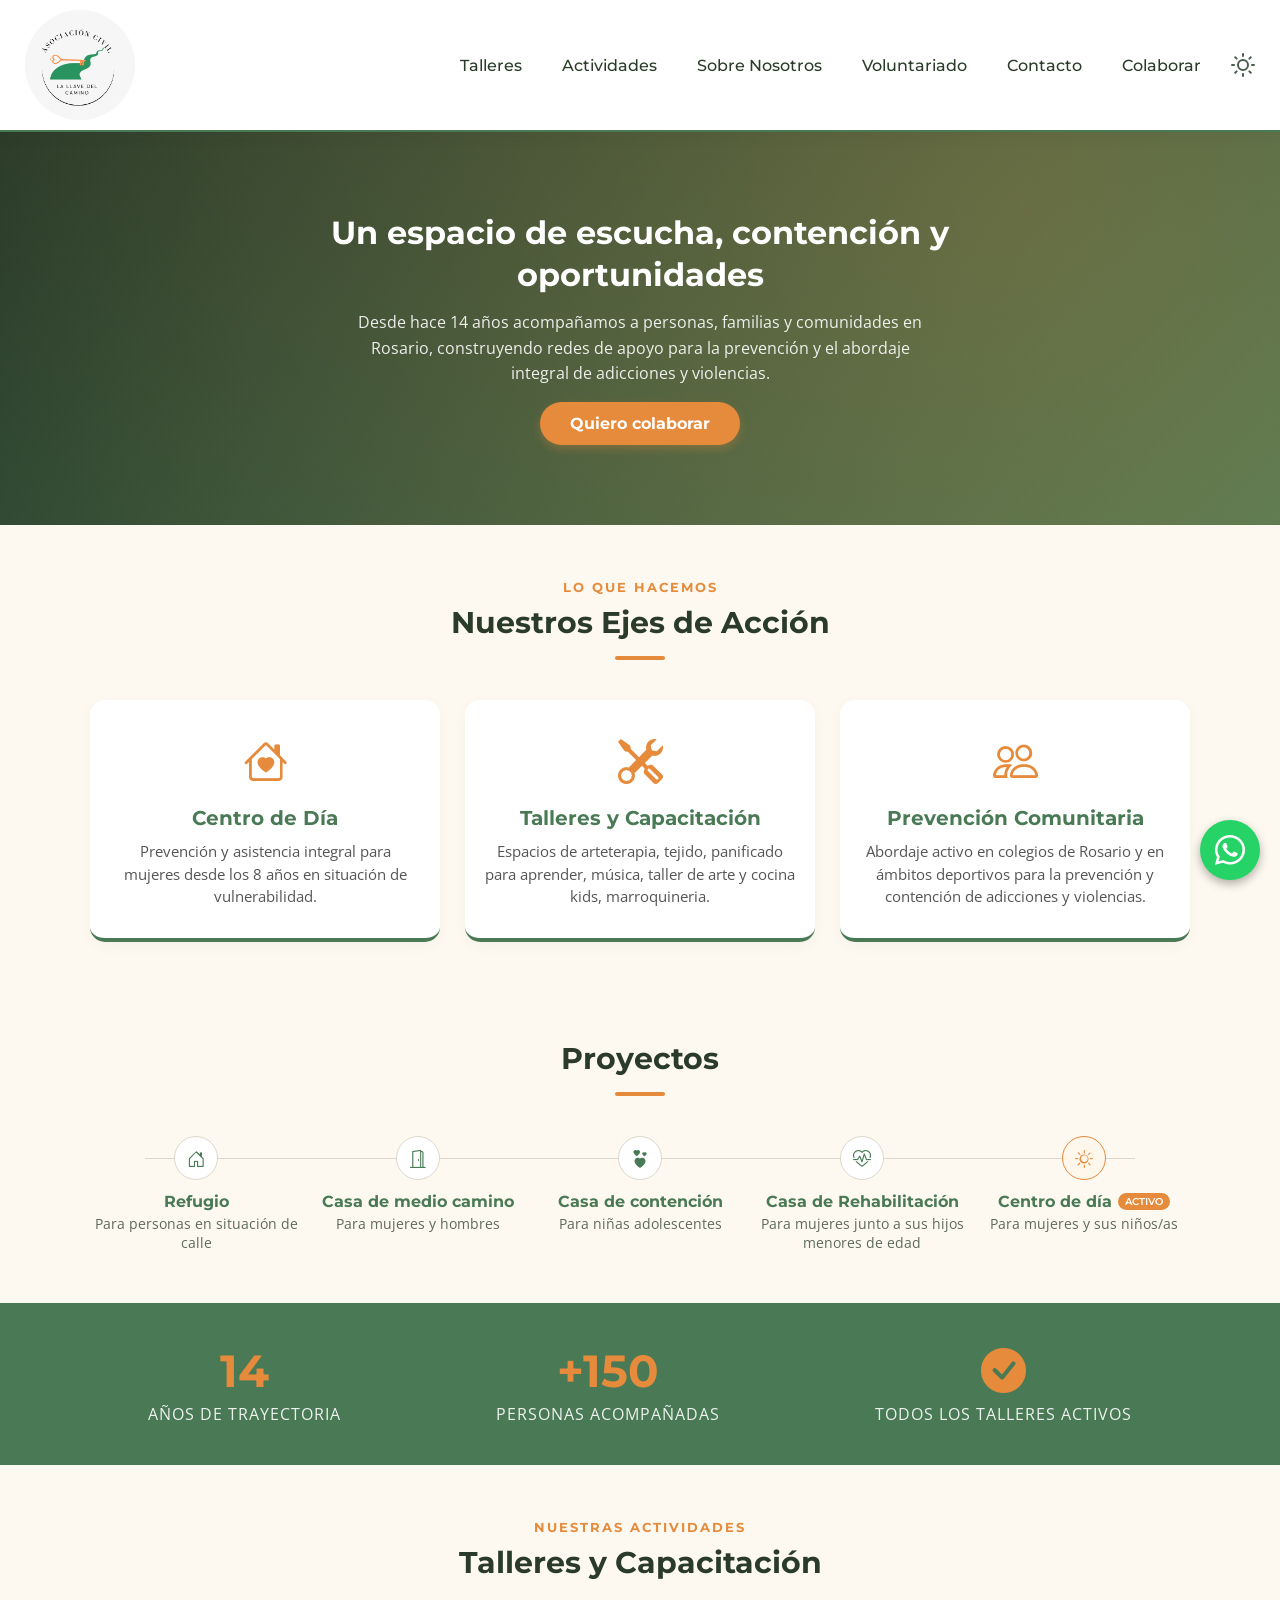
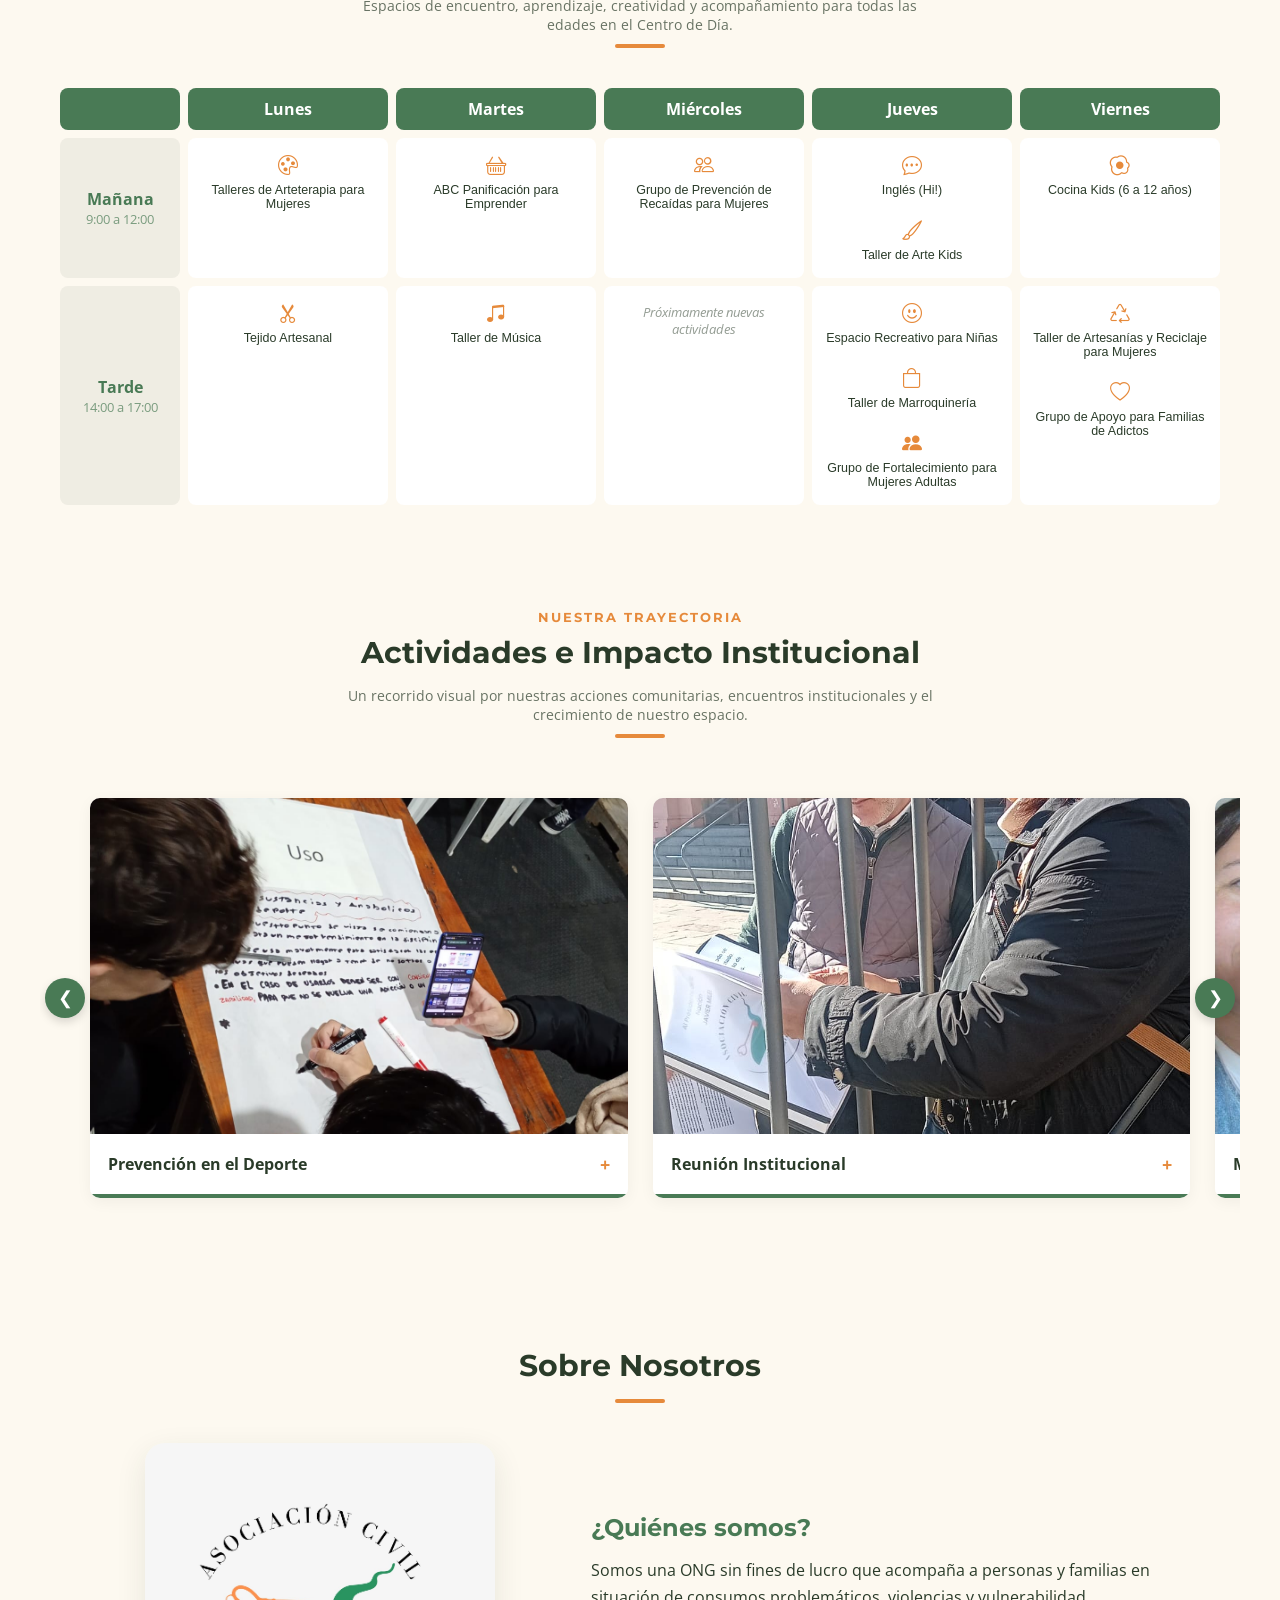
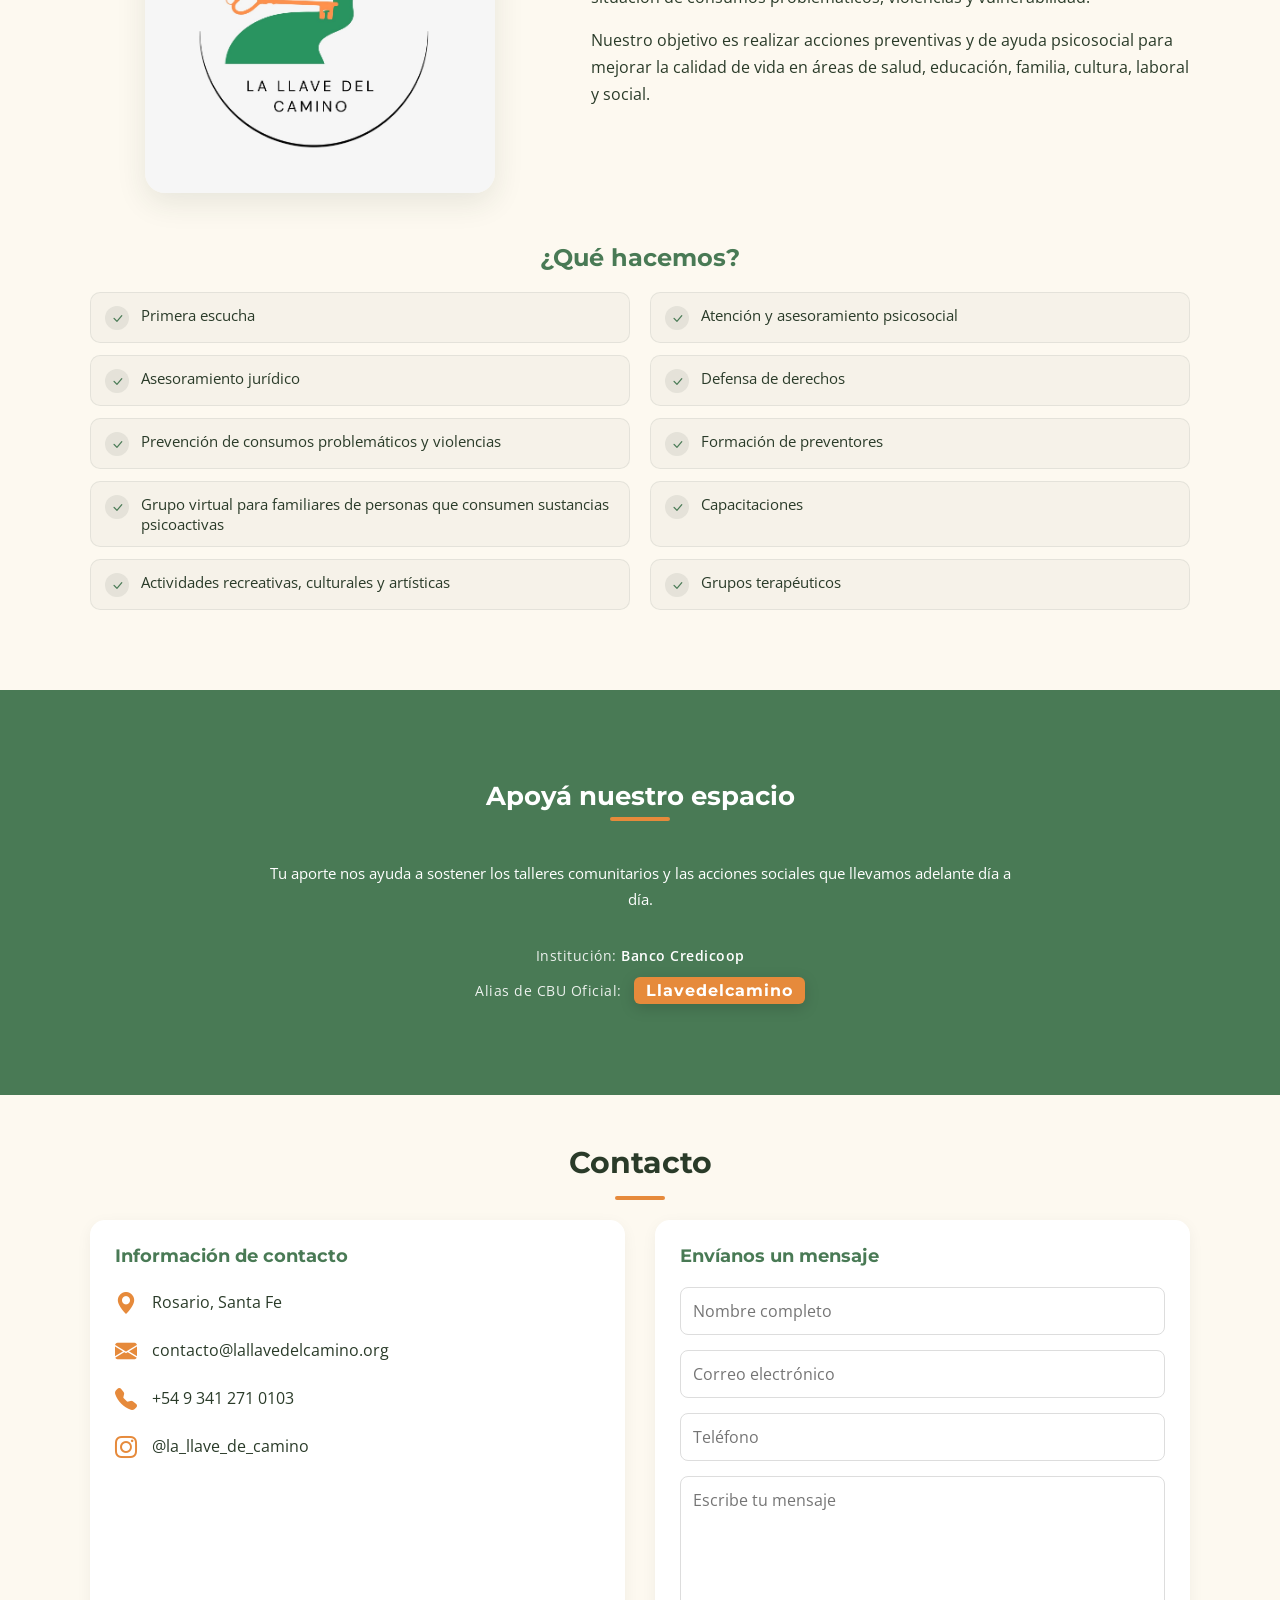
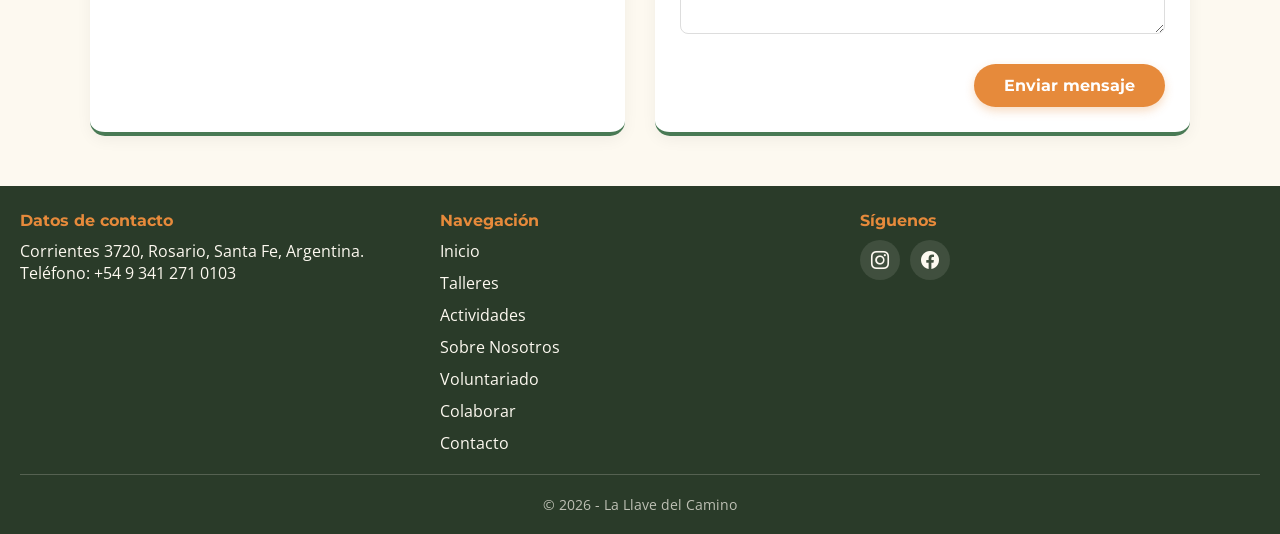
==== commit 3a5940f3: "Merge con mauetado-inicial" ====
--- a/packages/frontend/src/index.html
+++ b/packages/frontend/src/index.html
@@ -1,210 +1,267 @@
-<!DOCTYPE html>
+<!doctype html>
 <html lang="es">
-
-<head>
-    <meta charset="UTF-8">
-    <meta name="viewport" content="width=device-width, initial-scale=1.0">
+  <head>
+    <meta charset="UTF-8" />
+    <meta name="viewport" content="width=device-width, initial-scale=1.0" />
     <title>La Llave del Camino</title>
-    <link rel="preconnect" href="https://fonts.googleapis.com">
-    <link rel="preconnect" href="https://fonts.gstatic.com" crossorigin>
+    <link rel="preconnect" href="https://fonts.googleapis.com" />
+    <link rel="preconnect" href="https://fonts.gstatic.com" crossorigin />
     <link
-        href="https://fonts.googleapis.com/css2?family=Montserrat:wght@500;700&family=Open+Sans:wght@400;500&display=swap"
-        rel="stylesheet">
-    <link rel="stylesheet" href="https://cdn.jsdelivr.net/npm/bootstrap-icons@1.11.3/font/bootstrap-icons.min.css">
-    <link rel="stylesheet" href="css/global.css">
-    <link rel="stylesheet" href="css/home.css">
-    <link rel="stylesheet" href="css/talleres.css">
-    <link rel="stylesheet" href="css/proyectos.css">
-    <link rel="stylesheet" href="css/contacto.css">
-    <link rel="stylesheet" href="css/sobreNosotros.css">
-    <link rel="stylesheet" href="css/voluntariado.css">
-    <link rel="stylesheet" href="css/actividades.css">
-    <link rel="icon" type="image/jpeg" href="img/LogoLlaveDelCamino.jpeg">
-</head>
-
-<body>
+      href="https://fonts.googleapis.com/css2?family=Montserrat:wght@500;700&family=Open+Sans:wght@400;500&display=swap"
+      rel="stylesheet"
+    />
+    <link
+      rel="stylesheet"
+      href="https://cdn.jsdelivr.net/npm/bootstrap-icons@1.11.3/font/bootstrap-icons.min.css"
+    />
+    <link rel="stylesheet" href="css/global.css" />
+    <link rel="stylesheet" href="css/home.css" />
+    <link rel="stylesheet" href="css/talleres.css" />
+    <link rel="stylesheet" href="css/proyectos.css" />
+    <link rel="stylesheet" href="css/contacto.css" />
+    <link rel="stylesheet" href="css/sobreNosotros.css" />
+    <link rel="stylesheet" href="css/actividades.css" />
+    <link rel="stylesheet" href="css/colaborar.css" />
+    <link rel="icon" type="image/jpeg" href="img/LogoLlaveDelCamino.jpeg" />
+  </head>
+
+  <body>
     <header>
-        <a href="#inicio" class="logo">
-            <img src="img/LogoLlaveDelCamino.jpeg" alt="Logo La Llave del Camino">
-        </a>
-
-        <div class="hamburguer-menu" id="menuBtn">
-            <div class="line line-1"></div>
-            <div class="line line-2"></div>
-            <div class="line line-3"></div>
-        </div>
-
-        <nav class="navbar" id="navbar">
-            <ul class="nav-list">
-                <li class="nav-item" style="--i: 1"><a href="#talleres" class="items">Talleres</a></li>
-                <li class="nav-item" style="--i: 2"><a href="#actividades" class="items">Actividades</a></li>
-                <li class="nav-item" style="--i: 3"><a href="#SobreNosotros" class="items">Sobre Nosotros</a></li>
-                <li class="nav-item" style="--i: 4"><a href="#Voluntariado" class="items">Voluntariado</a></li>
-                <li class="nav-item" style="--i: 5"><a href="#contacto" class="items">Contacto</a></li>
-                <li>
-                    <button id="contrast-toggle" class="contrast-btn" aria-label="Cambiar modo de contraste"
-                        title="Activar modo de alta legibilidad">
-                        <svg id="theme-icon" width="24" height="24" viewBox="0 0 24 24" fill="none"
-                            stroke="currentColor" stroke-width="2" stroke-linecap="round" stroke-linejoin="round">
-                        </svg>
-                    </button>
-                </li>
-            </ul>
-        </nav>
+      <a href="#inicio" class="logo">
+        <img src="img/LogoLlaveDelCamino.jpeg" alt="Logo La Llave del Camino" />
+      </a>
+
+      <div class="hamburguer-menu" id="menuBtn">
+        <div class="line line-1"></div>
+        <div class="line line-2"></div>
+        <div class="line line-3"></div>
+      </div>
+
+      <nav class="navbar" id="navbar">
+        <ul class="nav-list">
+          <li class="nav-item" style="--i: 1">
+            <a href="#talleres" class="items">Talleres</a>
+          </li>
+          <li class="nav-item" style="--i: 2">
+            <a href="#actividades" class="items">Actividades</a>
+          </li>
+          <li class="nav-item" style="--i: 3">
+            <a href="#SobreNosotros" class="items">Sobre Nosotros</a>
+          </li>
+          <li class="nav-item" style="--i: 4">
+            <a href="#voluntariado" class="items">Voluntariado</a>
+          </li>
+          <li class="nav-item" style="--i: 5">
+            <a href="#contacto" class="items">Contacto</a>
+          </li>
+          <li class="nav-item" style="--i: 6">
+            <a href="#colaborar" class="items">Colaborar</a>
+          </li>
+          <li>
+            <button
+              id="contrast-toggle"
+              class="contrast-btn"
+              aria-label="Cambiar modo de contraste"
+              title="Activar modo de alta legibilidad"
+            >
+              <svg
+                id="theme-icon"
+                width="24"
+                height="24"
+                viewBox="0 0 24 24"
+                fill="none"
+                stroke="currentColor"
+                stroke-width="2"
+                stroke-linecap="round"
+                stroke-linejoin="round"
+              ></svg>
+            </button>
+          </li>
+        </ul>
+      </nav>
     </header>
 
     <main>
-
-        <!-- ---- INICIO / HERO ---- -->
-        <div id="inicio"></div>
-        <section class="hero">
-            <div class="hero-content">
-                <h1>Un espacio de escucha, contención y oportunidades</h1>
-                <p>Desde hace <span id="hero-trayectoria"></span> años acompañamos a personas, familias y comunidades en
-                    Rosario, construyendo redes de apoyo para la prevención y el abordaje integral de adicciones y
-                    violencias.</p>
-                <a href="#contacto" class="btn-orange">Quiero colaborar</a>
-            </div>
-        </section>
-
-        <!-- ---- PILARES ---- -->
-        <section class="pilares">
-            <div class="section-header">
-                <span class="section-tag">Lo que hacemos</span>
-                <h2 class="section-title">Nuestros Ejes de Acción</h2>
-                <div class="section-divider"></div>
-            </div>
-            <div class="pilares-container">
-                <div class="pilar-card">
-                    <div class="pilar-icon"><i class="bi bi-house-heart"></i></div>
-                    <h3>Centro de Día</h3>
-                    <p>Prevención y asistencia integral para mujeres desde los 8 años en situación de vulnerabilidad.
-                    </p>
-                </div>
-                <div class="pilar-card">
-                    <div class="pilar-icon"><i class="bi bi-tools"></i></div>
-                    <h3>Talleres y Capacitación</h3>
-                    <p>Espacios de arteterapia, tejido, panificado para aprender, música, taller de arte y cocina kids,
-                        marroquineria.
-                    </p>
-                </div>
-                <div class="pilar-card">
-                    <div class="pilar-icon"><i class="bi bi-people"></i></div>
-                    <h3>Prevención Comunitaria</h3>
-                    <p>Abordaje activo en colegios de Rosario y en ámbitos deportivos para la prevención y contención de
-                        adicciones y violencias.
-                    </p>
-                </div>
-            </div>
-        </section>
-
-        <!-- ---- PROYECTOS ---- -->
-        <section class="seccion-proyectos" id="proyectos">
-            <div class="section-header">
-                <h2 class="section-title">Proyectos</h2>
-                <div class="section-divider"></div>
-            </div>
-
-            <div class="proyectos-timeline">
-                <article class="proyecto-item">
-                    <div class="proyecto-icono"><i class="bi bi-house-door"></i></div>
-                    <div class="proyecto-texto">
-                        <h3>Refugio</h3>
-                        <p>Para personas en situación de calle</p>
-                    </div>
-                </article>
-
-                <article class="proyecto-item">
-                    <div class="proyecto-icono"><i class="bi bi-door-open"></i></div>
-                    <div class="proyecto-texto">
-                        <h3>Casa de medio camino</h3>
-                        <p>Para mujeres y hombres</p>
-                    </div>
-                </article>
-
-                <article class="proyecto-item">
-                    <div class="proyecto-icono"><i class="bi bi-hearts"></i></div>
-                    <div class="proyecto-texto">
-                        <h3>Casa de contención</h3>
-                        <p>Para niñas adolescentes</p>
-                    </div>
-                </article>
-
-                <article class="proyecto-item">
-                    <div class="proyecto-icono"><i class="bi bi-heart-pulse"></i></div>
-                    <div class="proyecto-texto">
-                        <h3>Casa de Rehabilitación</h3>
-                        <p>Para mujeres junto a sus hijos menores de edad</p>
-                    </div>
-                </article>
-
-                <article class="proyecto-item proyecto-item--activo">
-                    <div class="proyecto-icono"><i class="bi bi-sun"></i></div>
-                    <div class="proyecto-texto">
-                        <h3>Centro de día <span class="badge-activo">ACTIVO</span></h3>
-                        <p>Para mujeres y sus niños/as</p>
-                    </div>
-                </article>
-
-            </div>
-        </section>
-
-        <!-- ---- IMPACTO ---- -->
-        <section class="impacto">
-            <div class="impacto-container">
-                <div class="impacto-item">
-                    <span class="number" id="anios-trayectoria"></span>
-                    <p>Años de trayectoria</p>
-                </div>
-                <div class="impacto-item">
-                    <span class="number">+150</span>
-                    <p>Personas acompañadas</p>
-                </div>
-                <div class="impacto-item">
-                    <span class="number"><i class="bi bi-check-circle-fill"></i></span>
-                    <p>Todos los talleres activos</p>
-                </div>
-            </div>
-        </section>
-
-        <!-- ---- TALLERES ---- -->
-        <section class="seccion-talleres" id="talleres">
-            <div class="section-header">
-                <span class="section-tag">Nuestras Actividades</span>
-                <h2 class="section-title">Talleres y Capacitación</h2>
-                <p class="section-subtitle">Espacios de encuentro, aprendizaje, creatividad y acompañamiento para todas
-                    las edades en el Centro de Día.</p>
-                <div class="section-divider"></div>
-            </div>
-
-            <div class="talleres-grid" id="talleresGrid"></div>
-            <div class="talleres-acordeon" id="talleresAcordeon"></div>
-        </section>
-
-        <div class="taller-modal-overlay" id="tallerModalOverlay">
-            <div class="taller-modal" role="dialog" aria-modal="true" aria-labelledby="tallerModalTitulo">
-                <button class="taller-modal-cerrar" id="tallerModalCerrar" aria-label="Cerrar">&times;</button>
-                <div class="taller-modal-icono"><i id="tallerModalIcono"></i></div>
-                <span class="taller-modal-horario" id="tallerModalHorario"></span>
-                <h3 id="tallerModalTitulo"></h3>
-                <p id="tallerModalDescripcion"></p>
-                <a href="#contacto" class="btn-orange" id="tallerModalCta"></a>
-            </div>
-        </div>
-
-        <!-- ACTIVIDADES / GALERÍA -->
-        <div class="actividad-modal-overlay" id="actividadModalOverlay">
-            <div class="actividad-modal" role="dialog" aria-modal="true" aria-labelledby="actividadModalTitulo">
-                <button class="actividad-modal-cerrar" id="actividadModalCerrar" aria-label="Cerrar">&times;</button>
-                <div class="actividad-modal-img-container">
-                    <img src="" id="actividadModalImg" alt="">
-                </div>
-                <div class="actividad-modal-info">
-                    <h3 id="actividadModalTitulo"></h3>
-                    <p id="actividadModalDescripcion"></p>
-                </div>
-            </div>
-        </div>
+      <!-- ---- INICIO / HERO ---- -->
+      <div id="inicio"></div>
+      <section class="hero">
+        <div class="hero-content">
+          <h1>Un espacio de escucha, contención y oportunidades</h1>
+          <p>
+            Desde hace <span id="hero-trayectoria"></span> años acompañamos a
+            personas, familias y comunidades en Rosario, construyendo redes de
+            apoyo para la prevención y el abordaje integral de adicciones y
+            violencias.
+          </p>
+          <a href="#colaborar" class="btn-orange">Quiero colaborar</a>
+        </div>
+      </section>
+
+      <!-- ---- PILARES ---- -->
+      <section class="pilares">
+        <div class="section-header">
+          <span class="section-tag">Lo que hacemos</span>
+          <h2 class="section-title">Nuestros Ejes de Acción</h2>
+          <div class="section-divider"></div>
+        </div>
+        <div class="pilares-container">
+          <div class="pilar-card">
+            <div class="pilar-icon"><i class="bi bi-house-heart"></i></div>
+            <h3>Centro de Día</h3>
+            <p>
+              Prevención y asistencia integral para mujeres desde los 8 años en
+              situación de vulnerabilidad.
+            </p>
+          </div>
+          <div class="pilar-card">
+            <div class="pilar-icon"><i class="bi bi-tools"></i></div>
+            <h3>Talleres y Capacitación</h3>
+            <p>
+              Espacios de arteterapia, tejido, panificado para aprender, música,
+              taller de arte y cocina kids, marroquineria.
+            </p>
+          </div>
+          <div class="pilar-card">
+            <div class="pilar-icon"><i class="bi bi-people"></i></div>
+            <h3>Prevención Comunitaria</h3>
+            <p>
+              Abordaje activo en colegios de Rosario y en ámbitos deportivos
+              para la prevención y contención de adicciones y violencias.
+            </p>
+          </div>
+        </div>
+      </section>
+
+      <!-- ---- PROYECTOS ---- -->
+      <section class="seccion-proyectos" id="proyectos">
+        <div class="section-header">
+          <h2 class="section-title">Proyectos</h2>
+          <div class="section-divider"></div>
+        </div>
+
+        <div class="proyectos-timeline">
+          <article class="proyecto-item">
+            <div class="proyecto-icono"><i class="bi bi-house-door"></i></div>
+            <div class="proyecto-texto">
+              <h3>Refugio</h3>
+              <p>Para personas en situación de calle</p>
+            </div>
+          </article>
+
+          <article class="proyecto-item">
+            <div class="proyecto-icono"><i class="bi bi-door-open"></i></div>
+            <div class="proyecto-texto">
+              <h3>Casa de medio camino</h3>
+              <p>Para mujeres y hombres</p>
+            </div>
+          </article>
+
+          <article class="proyecto-item">
+            <div class="proyecto-icono"><i class="bi bi-hearts"></i></div>
+            <div class="proyecto-texto">
+              <h3>Casa de contención</h3>
+              <p>Para niñas adolescentes</p>
+            </div>
+          </article>
+
+          <article class="proyecto-item">
+            <div class="proyecto-icono"><i class="bi bi-heart-pulse"></i></div>
+            <div class="proyecto-texto">
+              <h3>Casa de Rehabilitación</h3>
+              <p>Para mujeres junto a sus hijos menores de edad</p>
+            </div>
+          </article>
+
+          <article class="proyecto-item proyecto-item--activo">
+            <div class="proyecto-icono"><i class="bi bi-sun"></i></div>
+            <div class="proyecto-texto">
+              <h3>Centro de día <span class="badge-activo">ACTIVO</span></h3>
+              <p>Para mujeres y sus niños/as</p>
+            </div>
+          </article>
+        </div>
+      </section>
+
+      <!-- ---- IMPACTO ---- -->
+      <section class="impacto">
+        <div class="impacto-container">
+          <div class="impacto-item">
+            <span class="number" id="anios-trayectoria"></span>
+            <p>Años de trayectoria</p>
+          </div>
+          <div class="impacto-item">
+            <span class="number">+150</span>
+            <p>Personas acompañadas</p>
+          </div>
+          <div class="impacto-item">
+            <span class="number"><i class="bi bi-check-circle-fill"></i></span>
+            <p>Todos los talleres activos</p>
+          </div>
+        </div>
+      </section>
+
+      <!-- ---- TALLERES ---- -->
+      <section class="seccion-talleres" id="talleres">
+        <div class="section-header">
+          <span class="section-tag">Nuestras Actividades</span>
+          <h2 class="section-title">Talleres y Capacitación</h2>
+          <p class="section-subtitle">
+            Espacios de encuentro, aprendizaje, creatividad y acompañamiento
+            para todas las edades en el Centro de Día.
+          </p>
+          <div class="section-divider"></div>
+        </div>
+
+        <div class="talleres-grid" id="talleresGrid"></div>
+        <div class="talleres-acordeon" id="talleresAcordeon"></div>
+      </section>
+
+      <div class="taller-modal-overlay" id="tallerModalOverlay">
+        <div
+          class="taller-modal"
+          role="dialog"
+          aria-modal="true"
+          aria-labelledby="tallerModalTitulo"
+        >
+          <button
+            class="taller-modal-cerrar"
+            id="tallerModalCerrar"
+            aria-label="Cerrar"
+          >
+            &times;
+          </button>
+          <div class="taller-modal-icono"><i id="tallerModalIcono"></i></div>
+          <span class="taller-modal-horario" id="tallerModalHorario"></span>
+          <h3 id="tallerModalTitulo"></h3>
+          <p id="tallerModalDescripcion"></p>
+          <a href="#contacto" class="btn-orange" id="tallerModalCta"></a>
+        </div>
+      </div>
+
+      <!-- ACTIVIDADES / GALERÍA -->
+      <div class="actividad-modal-overlay" id="actividadModalOverlay">
+        <div
+          class="actividad-modal"
+          role="dialog"
+          aria-modal="true"
+          aria-labelledby="actividadModalTitulo"
+        >
+          <button
+            class="actividad-modal-cerrar"
+            id="actividadModalCerrar"
+            aria-label="Cerrar"
+          >
+            &times;
+          </button>
+          <div class="actividad-modal-img-container">
+            <img src="" id="actividadModalImg" alt="" />
+          </div>
+          <div class="actividad-modal-info">
+            <h3 id="actividadModalTitulo"></h3>
+            <p id="actividadModalDescripcion"></p>
+          </div>
+        </div>
+      </div>
 
         <section class="seccion-actividades" id="actividades">
             <div class="section-header">
@@ -214,385 +271,430 @@
                 <div class="section-divider"></div>
             </div>
 
-            <div class="carrusel-container">
-                <div class="carrusel-track">
-
-                    <div class="carrusel-item" 
-                        data-titulo="Prevención en el Deporte" 
-                        data-descripcion="Actividad en el gimnasio enfocada en la prevención del consumo problemático a través de las prácticas deportivas.">
-                        <div class="carrusel-img-wrapper">
-                            <img src="img/prevencion-deporte.jpeg" alt="Prevención del consumo problemático en el deporte">
-                            <div class="carrusel-item-overlay">
-                                <span>Ver más detalles</span>
-                            </div>
-                        </div>
-                        <div class="carrusel-item-bar">
-                            <h4>Prevención en el Deporte</h4>
-                            <span class="carrusel-item-btn">+</span>
-                        </div>
-                    </div>
-
-                    <div class="carrusel-item" 
-                        data-titulo="Reunión Institucional" 
-                        data-descripcion="El día 26 de junio en Casa Rosada se entregó una carpeta institucional con todo el trabajo que se viene haciendo y con todos los proyectos que tiene la asociación civil La Llave del Camino. Fue dirigida al presidente Javier Milei.">
-                        <div class="carrusel-img-wrapper">
-                            <img src="img/reunion-institucional.jpeg" alt="Entrega de carpeta en Casa Rosada">
-                            <div class="carrusel-item-overlay">
-                                <span>Ver más detalles</span>
-                            </div>
-                        </div>
-                        <div class="carrusel-item-bar">
-                            <h4>Reunión Institucional</h4>
-                            <span class="carrusel-item-btn">+</span>
-                        </div>
-                    </div>
-
-                    <div class="carrusel-item" 
-                        data-titulo="Madres Territoriales" 
-                        data-descripcion="Acción comunitaria y de articulación junto a la organización Madres Territoriales - Línea Fundadora.">
-                        <div class="carrusel-img-wrapper">
-                            <img src="img/madres-territoriales.jpeg" alt="Madres Territoriales Línea Fundadora">
-                            <div class="carrusel-item-overlay">
-                                <span>Ver más detalles</span>
-                            </div>
-                        </div>
-                        <div class="carrusel-item-bar">
-                            <h4>Madres Territoriales</h4>
-                            <span class="carrusel-item-btn">+</span>
-                        </div>
-                    </div>
-
-                    <div class="carrusel-item" 
-                         data-titulo="Espacio de Mujeres" 
-                         data-descripcion="Desarrollo de las actividades, talleres y encuentros comunitarios específicos de este sector.">
-                        <div class="carrusel-img-wrapper">
-                            <img src="img/espacio-mujeres.jpeg" alt="Espacio de Mujeres">
-                            <div class="carrusel-item-overlay">
-                                <span>Ver más detalles</span>
-                            </div>
-                        </div>
-                        <div class="carrusel-item-bar">
-                            <h4>Espacio de Mujeres</h4>
-                            <span class="carrusel-item-btn">+</span>
-                        </div>
-                    </div>
-
-                    <div class="carrusel-item" 
-                         data-titulo="Evento Solidario" 
-                         data-descripcion="Evento solidario con el apoyo del Dr. Horacio Tabares. También nos acompañaron José Luis Pietro y Vicente Fornet, escritores de los libros 'Reflexiones para el alma'.">
-                        <div class="carrusel-img-wrapper">
-                            <img src="img/evento-solidario-1.jpeg" alt="Evento solidario">
-                            <div class="carrusel-item-overlay">
-                                <span>Ver más detalles</span>
-                            </div>
-                        </div>
-                        <div class="carrusel-item-bar">
-                            <h4>Evento Solidario</h4>
-                            <span class="carrusel-item-btn">+</span>
-                        </div>
-                    </div>
-
-                    <div class="carrusel-item" 
-                         data-titulo="Prensa y Difusión" 
-                         data-descripcion="Invitación y participación en programas de radio en Uruguay FM 91.9 MHz ('Hablemos con Lina') para visibilizar el trabajo territorial y comunitario de la ONG La Llave del Camino.">
-                        <div class="carrusel-img-wrapper">
-                            <img src="img/radio.jpg" alt="Prensa y Difusión en radio">
-                            <div class="carrusel-item-overlay">
-                                <span>Ver más detalles</span>
-                            </div>
-                        </div>
-                        <div class="carrusel-item-bar">
-                            <h4>Prensa y Difusión</h4>
-                            <span class="carrusel-item-btn">+</span>
-                        </div>
-                    </div>
-
-                    <div class="carrusel-item" 
-                         data-titulo="Encuentro en el Senado" 
-                         data-descripcion="Fotos del Senado de la Nación cuando la presidenta de La Llave del Camino, Gabriela Milioto, fue convocada para participar del debate sobre la reforma de la ley de Salud Mental que se trata en el Senado. Se invitó a profesionales de toda la Argentina para debatir si debe existir una reforma o si la ley actual debe continuar igual.">
-                        <div class="carrusel-img-wrapper">
-                            <img src="img/senado.jpeg" alt="Senado de la Nación">
-                            <div class="carrusel-item-overlay">
-                                <span>Ver más detalles</span>
-                            </div>
-                        </div>
-                        <div class="carrusel-item-bar">
-                            <h4>Encuentro en el Senado</h4>
-                            <span class="carrusel-item-btn">+</span>
-                        </div>
-                    </div>
-
-                    <div class="carrusel-item" 
-                         data-titulo="Infraestructura" 
-                         data-descripcion="Registro fotográfico de las obras de restauración, pintura y puesta en valor de la sede actual de nuestra organización.">
-                        <div class="carrusel-img-wrapper">
-                            <img src="img/infraestructura.jpeg" alt="Obras en la sede">
-                            <div class="carrusel-item-overlay">
-                                <span>Ver más detalles</span>
-                            </div>
-                        </div>
-                        <div class="carrusel-item-bar">
-                            <h4>Infraestructura y Crecimiento</h4>
-                            <span class="carrusel-item-btn">+</span>
-                        </div>
-                    </div>
-
-                    <div class="carrusel-item" 
-                         data-titulo="Congreso en Buenos Aires" 
-                         data-descripcion="Participación activa y debate institucional en el marco del Congreso nacional desarrollado en Buenos Aires.">
-                        <div class="carrusel-img-wrapper">
-                            <img src="img/congreso.jpeg" alt="Congreso de la ONG">
-                            <div class="carrusel-item-overlay">
-                                <span>Ver más detalles</span>
-                            </div>
-                        </div>
-                        <div class="carrusel-item-bar">
-                            <h4>Congreso en Buenos Aires</h4>
-                            <span class="carrusel-item-btn">+</span>
-                        </div>
-                    </div>
-
-                    <div class="carrusel-item" 
-                         data-titulo="Acción Comunitaria" 
-                         data-descripcion="Jornada de corte de cabello totalmente gratuito realizada en el centro de día de la asociación civil La Llave del Camino, en colaboración con la escuela de peluquería Norma Castro.">
-                        <div class="carrusel-img-wrapper">
-                            <img src="img/corte.jpeg" alt="Corte de cabello gratuito">
-                            <div class="carrusel-item-overlay">
-                                <span>Ver más detalles</span>
-                            </div>
-                        </div>
-                        <div class="carrusel-item-bar">
-                            <h4>Acción Comunitaria</h4>
-                            <span class="carrusel-item-btn">+</span>
-                        </div>
-                    </div>
-
-                    <div class="carrusel-item" 
-                         data-titulo="Talleres de Capacitación" 
-                         data-descripcion="Taller de prevención integral llevado a cabo con estudiantes de 4° y 5° año en una escuela secundaria de Rosario, provincia de Santa Fe. En el espacio no solo se abordó la prevención de adicciones sino también violencias y dinámicas de resolución pacífica de conflictos.">
-                        <div class="carrusel-img-wrapper">
-                            <img src="img/capacitacion (1).jpeg" alt="Capacitación secundaria Rosario">
-                            <div class="carrusel-item-overlay">
-                                <span>Ver más detalles</span>
-                            </div>
-                        </div>
-                        <div class="carrusel-item-bar">
-                            <h4>Talleres de Capacitación</h4>
-                            <span class="carrusel-item-btn">+</span>
-                        </div>
-                    </div>
-                </div>
-        
-                <button class="carrusel-btn btn-prev" aria-label="Anterior">&#10094;</button>
-                <button class="carrusel-btn btn-next" aria-label="Siguiente">&#10095;</button>
-            </div>
-        </section>
-
-        <!-- SOBRE NOSOTROS -->
-        <section id="SobreNosotros" class="seccion-sobreNosotros">
-            <div class="section-header">
-                <h2 class="section-title">Sobre Nosotros</h2>
-                <div class="section-divider"></div>
-            </div>
-
-            <div class="about-content-wrapper">
-                <div class="about-top">
-                    <div class="about-logo">
-                        <img src="img/LogoLlaveDelCamino.jpeg" alt="Logo La Llave del Camino">
-                    </div>
-                    <div class="about-block">
-                        <h2>¿Quiénes somos?</h2>
-                        <p>Somos una ONG sin fines de lucro que acompaña a personas y familias en situación de consumos
-                            problemáticos, violencias y vulnerabilidad.</p>
-                        <p>Nuestro objetivo es realizar acciones preventivas y de ayuda psicosocial para mejorar la
-                            calidad de vida en áreas de salud, educación, familia, cultura, laboral y social.</p>
-                    </div>
-                </div>
-
-                <div class="about-bottom">
-                    <h2>¿Qué hacemos?</h2>
-                    <ul class="lista-que-hacemos">
-                        <li><i class="bi bi-check-lg"></i> Primera escucha</li>
-                        <li><i class="bi bi-check-lg"></i> Atención y asesoramiento psicosocial</li>
-                        <li><i class="bi bi-check-lg"></i> Asesoramiento jurídico</li>
-                        <li><i class="bi bi-check-lg"></i> Defensa de derechos</li>
-                        <li><i class="bi bi-check-lg"></i> Prevención de consumos problemáticos y violencias</li>
-                        <li><i class="bi bi-check-lg"></i> Formación de preventores</li>
-                        <li><i class="bi bi-check-lg"></i> Grupo virtual para familiares de personas que consumen
-                            sustancias psicoactivas</li>
-                        <li><i class="bi bi-check-lg"></i> Capacitaciones</li>
-                        <li><i class="bi bi-check-lg"></i> Actividades recreativas, culturales y artísticas</li>
-                        <li><i class="bi bi-check-lg"></i> Grupos terapéuticos</li>
-                    </ul>
-                </div>
-            </div>
-        </section>
-
-        <!-- ---- VOLUNTARIADO ---- -->
-        <section id="Voluntariado" class="seccion-voluntariado">
-            <div class="section-header">
-                <h2 class="section-title">Voluntariado</h2>
-                <div class="section-divider"></div>
-            </div>
-
-            <div class="voluntariado-content-wrapper">
-
-                <div class="voluntariado-intro">
-                    <div class="voluntariado-img">
-                        <img src="img/voluntariado.jpeg" alt="Manos formando un corazón">
-                    </div>
-                    <div class="voluntariado-quote">
-                        <p>No hay un corazón más grande que el de un <span>voluntario</span>.</p>
-                    </div>
-                </div>
-
-                <div class="voluntariado-texto">
-                    <h3>¡Sumate al voluntariado de La Llave del Camino!</h3>
-                    <p class="voluntariado-preguntas">¿Tenés unas horas por semana para compartir? ¿Hay algo que sabés
-                        hacer y te gustaría poner al servicio de los demás?</p>
-                    <p class="voluntariado-bajada">
-                        <strong>Buscamos personas con ganas de colaborar.</strong><br>
-                        No importa cuál sea tu experiencia, siempre hay una forma de ayudar.
-                    </p>
-                </div>
-
-                <div class="voluntariado-colabora">
-                    <h3>Podés colaborar:</h3>
-                    <div class="colabora-grid">
-                        <div class="colabora-item">
-                            <i class="bi bi-cup-hot"></i>
-                            <p>Cocinando</p>
-                        </div>
-                        <div class="colabora-item">
-                            <i class="bi bi-brush"></i>
-                            <p>Limpiando y ordenando espacios</p>
-                        </div>
-                        <div class="colabora-item">
-                            <i class="bi bi-tools"></i>
-                            <p>Realizando pequeñas reparaciones</p>
-                        </div>
-                        <div class="colabora-item">
-                            <i class="bi bi-lightbulb"></i>
-                            <p>Compartiendo alguna habilidad</p>
-                        </div>
-                        <div class="colabora-item">
-                            <i class="bi bi-clipboard-check"></i>
-                            <p>Ayudando en la organización de actividades y eventos</p>
-                        </div>
-                        <div class="colabora-item">
-                            <i class="bi bi-clock-history"></i>
-                            <p>O simplemente ofreciendo tu tiempo y compromiso</p>
-                        </div>
-                    </div>
-                </div>
-
-                <p class="voluntariado-cierre">Cada gesto cuenta. Cada hora compartida puede transformar una vida.
-                    <i class="bi bi-heart-fill"></i>
-                </p>
-
-                <div class="voluntariado-cta">
-                    <a href="https://wa.me/5493412710103?text=Hola!%20Quiero%20sumarme%20al%20voluntariado%20de%20La%20Llave%20del%20Camino"
-                        class="btn-voluntariado" target="_blank">
-                        <i class="bi bi-whatsapp"></i>
-                        Quiero ser voluntario/a
-                    </a>
-                </div>
-
-            </div>
-        </section>
-
-        <!-- ---- CONTACTO ---- -->
-        <section class="contacto" id="contacto">
-            <div class="section-header">
-                <h2 class="section-title">Contacto</h2>
-                <div class="section-divider"></div>
-            </div>
-            <div class="contacto-container">
-                <div class="contacto-info">
-                    <h3>Información de contacto</h3>
-                    <div class="info-item">
-                        <i class="bi bi-geo-alt-fill"></i>
-                        <p>Rosario, Santa Fe</p>
-                    </div>
-                    <div class="info-item">
-                        <i class="bi bi-envelope-fill"></i>
-                        <p>contacto@lallavedelcamino.org</p>
-                    </div>
-                    <div class="info-item">
-                        <i class="bi bi-telephone-fill"></i>
-                        <p>+54 9 341 271 0103</p>
-                    </div>
-                    <div class="info-item">
-                        <i class="bi bi-instagram"></i>
-                        <p>@la_llave_de_camino</p>
-                    </div>
-                </div>
-                <div class="contacto-form">
-                    <h3>Envíanos un mensaje</h3>
-                    <form id="contactForm">
-                        <input type="text" id="nombre" placeholder="Nombre completo" required>
-                        <input type="email" id="email" placeholder="Correo electrónico" required>
-                        <input type="tel" id="telefono" placeholder="Teléfono">
-                        <textarea id="mensaje" rows="6" placeholder="Escribe tu mensaje" required></textarea>
-                        <button type="submit" class="btn-orange">Enviar mensaje</button>
-                    </form>
-                </div>
-            </div>
-        </section>
-
+        <div class="carrusel-container">
+          <div class="carrusel-track">
+            <div
+              class="carrusel-item"
+              data-titulo="Prevención en el Deporte"
+              data-descripcion="Actividad en el gimnasio enfocada en la prevención del consumo problemático a través de las prácticas deportivas."
+            >
+              <div class="carrusel-img-wrapper">
+                <img
+                  src="../img/prevencion-deporte.jpeg"
+                  alt="Prevención del consumo problemático en el deporte"
+                />
+                <div class="carrusel-item-overlay">
+                  <span>Ver más detalles</span>
+                </div>
+              </div>
+              <div class="carrusel-item-bar">
+                <h4>Prevención en el Deporte</h4>
+                <span class="carrusel-item-btn">+</span>
+              </div>
+            </div>
+
+            <div
+              class="carrusel-item"
+              data-titulo="Reunión Institucional"
+              data-descripcion="El día 26 de junio en Casa Rosada se entregó una carpeta institucional con todo el trabajo que se viene haciendo y con todos los proyectos que tiene la asociación civil La Llave del Camino. Fue dirigida al presidente Javier Milei."
+            >
+              <div class="carrusel-img-wrapper">
+                <img
+                  src="../img/reunion-institucional.jpeg"
+                  alt="Entrega de carpeta en Casa Rosada"
+                />
+                <div class="carrusel-item-overlay">
+                  <span>Ver más detalles</span>
+                </div>
+              </div>
+              <div class="carrusel-item-bar">
+                <h4>Reunión Institucional</h4>
+                <span class="carrusel-item-btn">+</span>
+              </div>
+            </div>
+
+            <div
+              class="carrusel-item"
+              data-titulo="Madres Territoriales"
+              data-descripcion="Acción comunitaria y de articulación junto a la organización Madres Territoriales - Línea Fundadora."
+            >
+              <div class="carrusel-img-wrapper">
+                <img
+                  src="../img/madres-territoriales.jpeg"
+                  alt="Madres Territoriales Línea Fundadora"
+                />
+                <div class="carrusel-item-overlay">
+                  <span>Ver más detalles</span>
+                </div>
+              </div>
+              <div class="carrusel-item-bar">
+                <h4>Madres Territoriales</h4>
+                <span class="carrusel-item-btn">+</span>
+              </div>
+            </div>
+
+            <div
+              class="carrusel-item"
+              data-titulo="Espacio de Mujeres"
+              data-descripcion="Desarrollo de las actividades, talleres y encuentros comunitarios específicos de este sector."
+            >
+              <div class="carrusel-img-wrapper">
+                <img
+                  src="../img/espacio-mujeres.jpeg"
+                  alt="Espacio de Mujeres"
+                />
+                <div class="carrusel-item-overlay">
+                  <span>Ver más detalles</span>
+                </div>
+              </div>
+              <div class="carrusel-item-bar">
+                <h4>Espacio de Mujeres</h4>
+                <span class="carrusel-item-btn">+</span>
+              </div>
+            </div>
+
+            <div
+              class="carrusel-item"
+              data-titulo="Evento Solidario"
+              data-descripcion="Evento solidario con el apoyo del Dr. Horacio Tabares. También nos acompañaron José Luis Pietro y Vicente Fornet, escritores de los libros 'Reflexiones para el alma'."
+            >
+              <div class="carrusel-img-wrapper">
+                <img
+                  src="../img/evento-solidario-1.jpeg"
+                  alt="Evento solidario"
+                />
+                <div class="carrusel-item-overlay">
+                  <span>Ver más detalles</span>
+                </div>
+              </div>
+              <div class="carrusel-item-bar">
+                <h4>Evento Solidario</h4>
+                <span class="carrusel-item-btn">+</span>
+              </div>
+            </div>
+
+            <div
+              class="carrusel-item"
+              data-titulo="Prensa y Difusión"
+              data-descripcion="Invitación y participación en programas de radio en Uruguay FM 91.9 MHz ('Hablemos con Lina') para visibilizar el trabajo territorial y comunitario de la ONG La Llave del Camino."
+            >
+              <div class="carrusel-img-wrapper">
+                <img src="../img/radio.jpg" alt="Prensa y Difusión en radio" />
+                <div class="carrusel-item-overlay">
+                  <span>Ver más detalles</span>
+                </div>
+              </div>
+              <div class="carrusel-item-bar">
+                <h4>Prensa y Difusión</h4>
+                <span class="carrusel-item-btn">+</span>
+              </div>
+            </div>
+
+            <div
+              class="carrusel-item"
+              data-titulo="Encuentro en el Senado"
+              data-descripcion="Fotos del Senado de la Nación cuando la presidenta de La Llave del Camino, Gabriela Milioto, fue convocada para participar del debate sobre la reforma de la ley de Salud Mental que se trata en el Senado. Se invitó a profesionales de toda la Argentina para debatir si debe existir una reforma o si la ley actual debe continuar igual."
+            >
+              <div class="carrusel-img-wrapper">
+                <img src="../img/senado.jpeg" alt="Senado de la Nación" />
+                <div class="carrusel-item-overlay">
+                  <span>Ver más detalles</span>
+                </div>
+              </div>
+              <div class="carrusel-item-bar">
+                <h4>Encuentro en el Senado</h4>
+                <span class="carrusel-item-btn">+</span>
+              </div>
+            </div>
+
+            <div
+              class="carrusel-item"
+              data-titulo="Infraestructura"
+              data-descripcion="Registro fotográfico de las obras de restauración, pintura y puesta en valor de la sede actual de nuestra organización."
+            >
+              <div class="carrusel-img-wrapper">
+                <img src="../img/infraestructura.jpeg" alt="Obras en la sede" />
+                <div class="carrusel-item-overlay">
+                  <span>Ver más detalles</span>
+                </div>
+              </div>
+              <div class="carrusel-item-bar">
+                <h4>Infraestructura y Crecimiento</h4>
+                <span class="carrusel-item-btn">+</span>
+              </div>
+            </div>
+
+            <div
+              class="carrusel-item"
+              data-titulo="Congreso en Buenos Aires"
+              data-descripcion="Participación activa y debate institucional en el marco del Congreso nacional desarrollado en Buenos Aires."
+            >
+              <div class="carrusel-img-wrapper">
+                <img src="../img/congreso.jpeg" alt="Congreso de la ONG" />
+                <div class="carrusel-item-overlay">
+                  <span>Ver más detalles</span>
+                </div>
+              </div>
+              <div class="carrusel-item-bar">
+                <h4>Congreso en Buenos Aires</h4>
+                <span class="carrusel-item-btn">+</span>
+              </div>
+            </div>
+
+            <div
+              class="carrusel-item"
+              data-titulo="Acción Comunitaria"
+              data-descripcion="Jornada de corte de cabello totalmente gratuito realizada en el centro de día de la asociación civil La Llave del Camino, en colaboración con la escuela de peluquería Norma Castro."
+            >
+              <div class="carrusel-img-wrapper">
+                <img src="../img/corte.jpeg" alt="Corte de cabello gratuito" />
+                <div class="carrusel-item-overlay">
+                  <span>Ver más detalles</span>
+                </div>
+              </div>
+              <div class="carrusel-item-bar">
+                <h4>Acción Comunitaria</h4>
+                <span class="carrusel-item-btn">+</span>
+              </div>
+            </div>
+
+            <div
+              class="carrusel-item"
+              data-titulo="Talleres de Capacitación"
+              data-descripcion="Taller de prevención integral llevado a cabo con estudiantes de 4° y 5° año en una escuela secundaria de Rosario, provincia de Santa Fe. En el espacio no solo se abordó la prevención de adicciones sino también violencias y dinámicas de resolución pacífica de conflictos."
+            >
+              <div class="carrusel-img-wrapper">
+                <img
+                  src="../img/capacitacion (1).jpeg"
+                  alt="Capacitación secundaria Rosario"
+                />
+                <div class="carrusel-item-overlay">
+                  <span>Ver más detalles</span>
+                </div>
+              </div>
+              <div class="carrusel-item-bar">
+                <h4>Talleres de Capacitación</h4>
+                <span class="carrusel-item-btn">+</span>
+              </div>
+            </div>
+          </div>
+
+          <button class="carrusel-btn btn-prev" aria-label="Anterior">
+            &#10094;
+          </button>
+          <button class="carrusel-btn btn-next" aria-label="Siguiente">
+            &#10095;
+          </button>
+        </div>
+      </section>
+
+      <!-- SOBRE NOSOTROS -->
+      <section id="SobreNosotros" class="seccion-sobreNosotros">
+        <div class="section-header">
+          <h2 class="section-title">Sobre Nosotros</h2>
+          <div class="section-divider"></div>
+        </div>
+
+        <div class="about-content-wrapper">
+          <div class="about-top">
+            <div class="about-logo">
+              <img
+                src="img/LogoLlaveDelCamino.jpeg"
+                alt="Logo La Llave del Camino"
+              />
+            </div>
+            <div class="about-block">
+              <h2>¿Quiénes somos?</h2>
+              <p>
+                Somos una ONG sin fines de lucro que acompaña a personas y
+                familias en situación de consumos problemáticos, violencias y
+                vulnerabilidad.
+              </p>
+              <p>
+                Nuestro objetivo es realizar acciones preventivas y de ayuda
+                psicosocial para mejorar la calidad de vida en áreas de salud,
+                educación, familia, cultura, laboral y social.
+              </p>
+            </div>
+          </div>
+
+          <div class="about-bottom">
+            <h2>¿Qué hacemos?</h2>
+            <ul class="lista-que-hacemos">
+              <li><i class="bi bi-check-lg"></i> Primera escucha</li>
+              <li>
+                <i class="bi bi-check-lg"></i> Atención y asesoramiento
+                psicosocial
+              </li>
+              <li><i class="bi bi-check-lg"></i> Asesoramiento jurídico</li>
+              <li><i class="bi bi-check-lg"></i> Defensa de derechos</li>
+              <li>
+                <i class="bi bi-check-lg"></i> Prevención de consumos
+                problemáticos y violencias
+              </li>
+              <li><i class="bi bi-check-lg"></i> Formación de preventores</li>
+              <li>
+                <i class="bi bi-check-lg"></i> Grupo virtual para familiares de
+                personas que consumen sustancias psicoactivas
+              </li>
+              <li><i class="bi bi-check-lg"></i> Capacitaciones</li>
+              <li>
+                <i class="bi bi-check-lg"></i> Actividades recreativas,
+                culturales y artísticas
+              </li>
+              <li><i class="bi bi-check-lg"></i> Grupos terapéuticos</li>
+            </ul>
+          </div>
+        </div>
+      </section>
+
+      <!-- ---- COLABORACIÓN ---- -->
+      <section id="colaborar" class="seccion-donaciones">
+        <div class="donaciones-container">
+          <div class="section-header">
+            <h2 class="section-title">Apoyá nuestro espacio</h2>
+            <div class="section-divider"></div>
+          </div>
+
+          <p class="donaciones-intro">
+            Tu aporte nos ayuda a sostener los talleres comunitarios y las
+            acciones sociales que llevamos adelante día a día.
+          </p>
+
+          <div class="donaciones-bloque-datos">
+            <p class="donaciones-dato-item">
+              <span class="dato-label">Institución:</span>
+              <span class="dato-valor">Banco Credicoop</span>
+            </p>
+            <p class="donaciones-dato-item">
+              <span class="dato-label">Alias de CBU Oficial:</span>
+              <span class="dato-valor alias-resaltado">Llavedelcamino</span>
+            </p>
+          </div>
+        </div>
+      </section>
+
+      <!-- ---- CONTACTO ---- -->
+      <section class="contacto" id="contacto">
+        <div class="section-header">
+          <h2 class="section-title">Contacto</h2>
+          <div class="section-divider"></div>
+        </div>
+        <div class="contacto-container">
+          <div class="contacto-info">
+            <h3>Información de contacto</h3>
+            <div class="info-item">
+              <i class="bi bi-geo-alt-fill"></i>
+              <p>Rosario, Santa Fe</p>
+            </div>
+            <div class="info-item">
+              <i class="bi bi-envelope-fill"></i>
+              <p>contacto@lallavedelcamino.org</p>
+            </div>
+            <div class="info-item">
+              <i class="bi bi-telephone-fill"></i>
+              <p>+54 9 341 271 0103</p>
+            </div>
+            <div class="info-item">
+              <i class="bi bi-instagram"></i>
+              <p>@la_llave_de_camino</p>
+            </div>
+          </div>
+          <div class="contacto-form">
+            <h3>Envíanos un mensaje</h3>
+            <form id="contactForm">
+              <input
+                type="text"
+                id="nombre"
+                placeholder="Nombre completo"
+                required
+              />
+              <input
+                type="email"
+                id="email"
+                placeholder="Correo electrónico"
+                required
+              />
+              <input type="tel" id="telefono" placeholder="Teléfono" />
+              <textarea
+                id="mensaje"
+                rows="6"
+                placeholder="Escribe tu mensaje"
+                required
+              ></textarea>
+              <button type="submit" class="btn-orange">Enviar mensaje</button>
+            </form>
+          </div>
+        </div>
+      </section>
     </main>
 
     <footer>
-        <div class="footer-sections">
-            <div class="footer-col">
-                <h3>Datos de contacto</h3>
-                <p>Corrientes 3700, Rosario</p>
-                <p>Teléfono:
-                    <a href="https://wa.me/5493412710103" target="_blank"
-                        style="color: inherit; text-decoration: none;">
-                        +54 9 341 271 0103
-                    </a>
-                </p>
-            </div>
-
-            <div class="footer-col">
-                <h3>Navegación</h3>
-                <ul>
-                    <li><a href="#inicio">Inicio</a></li>
-                    <li><a href="#talleres">Talleres</a></li>
-                    <li><a href="#actividades">Actividades</a></li>
-                    <li><a href="#SobreNosotros">Sobre Nosotros</a></li>
-                    <li><a href="#Voluntariado">Voluntariado</a></li>
-                    <li><a href="#contacto">Contacto</a></li>
-                </ul>
-            </div>
-
-            <div class="footer-col">
-                <h3>Síguenos</h3>
-                <div class="social-icons">
-                    <a href="https://www.instagram.com/la_llave_de_camino/" class="icon-circle" aria-label="Instagram">
-                        <i class="bi bi-instagram"></i>
-                    </a>
-                    <!--<a href="#" class="icon-circle" aria-label="Facebook">
-                    <i class="bi bi-facebook"></i>
-                </a>-->
-                </div>
-            </div>
-        </div>
-
-        <hr class="footer-divider">
-
-        <div class="footer-bottom">
-            <p class="copyright">&copy; 2026 - La Llave del Camino</p>
-        </div>
+      <div class="footer-sections">
+        <div class="footer-col">
+          <h3>Datos de contacto</h3>
+          <p>Corrientes 3720, Rosario, Santa Fe, Argentina.</p>
+          <p>
+            Teléfono:
+            <a
+              href="https://wa.me/5493412710103"
+              target="_blank"
+              style="color: inherit; text-decoration: none"
+            >
+              +54 9 341 271 0103
+            </a>
+          </p>
+        </div>
+
+        <div class="footer-col">
+          <h3>Navegación</h3>
+          <ul>
+            <li><a href="#inicio">Inicio</a></li>
+            <li><a href="#talleres">Talleres</a></li>
+            <li><a href="#actividades">Actividades</a></li>
+            <li><a href="#SobreNosotros">Sobre Nosotros</a></li>
+            <li><a href="#voluntariado">Voluntariado</a></li>
+            <li><a href="#colaborar">Colaborar</a></li>
+            <li><a href="#contacto">Contacto</a></li>
+          </ul>
+        </div>
+
+        <div class="footer-col">
+          <h3>Síguenos</h3>
+          <div class="social-icons">
+            <a
+              href="https://www.instagram.com/la_llave_de_camino/"
+              class="icon-circle"
+              aria-label="Instagram"
+            >
+              <i class="bi bi-instagram"></i>
+            </a>
+            <a
+              href="https://www.facebook.com/profile.php?id=61587262381760&rdid=QQGpGEKL4xzuJwcw&share_url=https%3A%2F%2Fwww.facebook.com%2Fshare%2F1Base6W3Ya%2F#"
+              class="icon-circle"
+              aria-label="Facebook"
+            >
+              <i class="bi bi-facebook"></i>
+            </a>
+          </div>
+        </div>
+      </div>
+
+      <hr class="footer-divider" />
+
+      <div class="footer-bottom">
+        <p class="copyright">&copy; 2026 - La Llave del Camino</p>
+      </div>
     </footer>
 
-    <a href="https://wa.me/5493412710103" class="whatsapp-float" target="_blank">
-        <i class="bi bi-whatsapp"></i>
+    <a
+      href="https://wa.me/5493412710103"
+      class="whatsapp-float"
+      target="_blank"
+    >
+      <i class="bi bi-whatsapp"></i>
     </a>
 
     <script src="js/script.js"></script>
-
-</body>
-
-</html>+  </body>
+</html>
--- a/packages/frontend/src/css/colaborar.css
+++ b/packages/frontend/src/css/colaborar.css
@@ -0,0 +1,206 @@
+.seccion-donaciones {
+  padding: 7rem 2rem;
+  background-color: var(--brand-green);
+  display: flex;
+  justify-content: center;
+  align-items: center;
+  min-height: 45vh;
+  width: 100%;
+}
+
+.donaciones-container {
+  max-width: 850px;
+  width: 100%;
+  text-align: center;
+}
+
+.seccion-donaciones .section-title {
+  font-family: var(--font-heading);
+  color: var(--white);
+  font-size: 2.6rem;
+  margin-bottom: 0.5rem;
+}
+
+.seccion-donaciones .section-divider {
+  background-color: var(--brand-orange);
+  height: 4px;
+  width: 60px;
+  margin: 0 auto;
+}
+
+.donaciones-intro {
+  font-family: var(--font-main);
+  font-size: 1.5rem;
+  font-weight: 400;
+  color: var(--white);
+  margin-top: 2.5rem;
+  margin-bottom: 3.5rem;
+  line-height: 1.7;
+  max-width: 750px;
+  margin-left: auto;
+  margin-right: auto;
+}
+
+.donaciones-bloque-datos {
+  display: flex;
+  flex-direction: column;
+  gap: 1.2rem;
+  align-items: center;
+}
+
+.donaciones-dato-item {
+  font-family: var(--font-main);
+  font-size: 1.35rem;
+  color: var(--white);
+  margin: 0;
+  letter-spacing: 0.5px;
+}
+
+.dato-label {
+  font-weight: 400;
+  opacity: 0.9;
+}
+
+.dato-valor {
+  font-weight: 600;
+}
+
+.alias-resaltado {
+  color: var(--white) !important;
+  font-family: var(--font-heading);
+  font-weight: 700;
+  font-size: 1.6rem;
+  background-color: var(--brand-orange);
+  padding: 0.4rem 1.2rem;
+  border-radius: 0.6rem;
+  display: inline-block;
+  box-shadow: 0 4px 15px rgba(0, 0, 0, 0.15);
+  margin-left: 8px;
+  letter-spacing: 1px;
+}
+
+@media (max-width: 48rem) {
+  .seccion-donaciones {
+    padding: 5rem 1.5rem;
+    min-height: auto;
+  }
+
+  .seccion-donaciones .section-title {
+    font-size: 2.1rem;
+  }
+
+  .donaciones-intro {
+    font-size: 1.25rem;
+    margin-bottom: 2.5rem;
+  }
+
+  .donaciones-dato-item {
+    font-size: 1.2rem;
+    text-align: center;
+  }
+
+  .alias-resaltado {
+    display: block;
+    margin-top: 0.6rem;
+    margin-left: 0;
+    padding: 0.5rem 1rem;
+    font-size: 1.4rem;
+  }
+  .seccion-donaciones {
+    padding: 6rem 2rem;
+    background-color: var(--bg-color);
+    display: flex;
+    justify-content: center;
+    align-items: center;
+    min-height: 45vh;
+    width: 100%;
+  }
+
+  .donaciones-container {
+    max-width: 800px;
+    width: 100%;
+    text-align: center;
+  }
+
+  .seccion-donaciones .section-title {
+    font-family: var(--font-heading);
+    color: var(--text-main);
+    font-size: 2.4rem;
+    font-weight: 700;
+  }
+
+  .donaciones-intro {
+    font-family: var(--font-main);
+    font-size: 1.15rem;
+    font-weight: 400;
+    color: var(--text-main);
+    margin-top: 2rem;
+    margin-bottom: 3.5rem;
+    line-height: 1.7;
+    max-width: 700px;
+    margin-left: auto;
+    margin-right: auto;
+  }
+
+  .donaciones-bloque-datos {
+    display: flex;
+    flex-direction: column;
+    gap: 1.2rem;
+    align-items: center;
+  }
+
+  .donaciones-dato-item {
+    font-family: var(--font-main);
+    font-size: 1.2rem;
+    color: var(--text-main);
+    margin: 0;
+  }
+
+  .dato-label {
+    font-weight: 600;
+  }
+
+  .dato-valor {
+    font-weight: 400;
+  }
+
+  .alias-resaltado {
+    font-family: var(--font-heading);
+    color: var(--brand-orange);
+    font-weight: 700;
+    font-size: 1.3rem;
+    letter-spacing: 0.5px;
+    border-bottom: 2px dashed var(--brand-orange);
+    padding-bottom: 2px;
+    margin-left: 4px;
+  }
+
+  @media (max-width: 48rem) {
+    .seccion-donaciones {
+      padding: 4rem 1.5rem;
+      min-height: auto;
+    }
+
+    .seccion-donaciones .section-title {
+      font-size: 2rem;
+    }
+
+    .donaciones-intro {
+      font-size: 1.1rem;
+      margin-bottom: 2.5rem;
+    }
+
+    .donaciones-dato-item {
+      font-size: 1.1rem;
+    }
+
+    .alias-resaltado {
+      display: block;
+      margin-top: 0.4rem;
+      margin-left: 0;
+      width: max-content;
+      margin-left: auto;
+      margin-right: auto;
+    }
+  }
+}
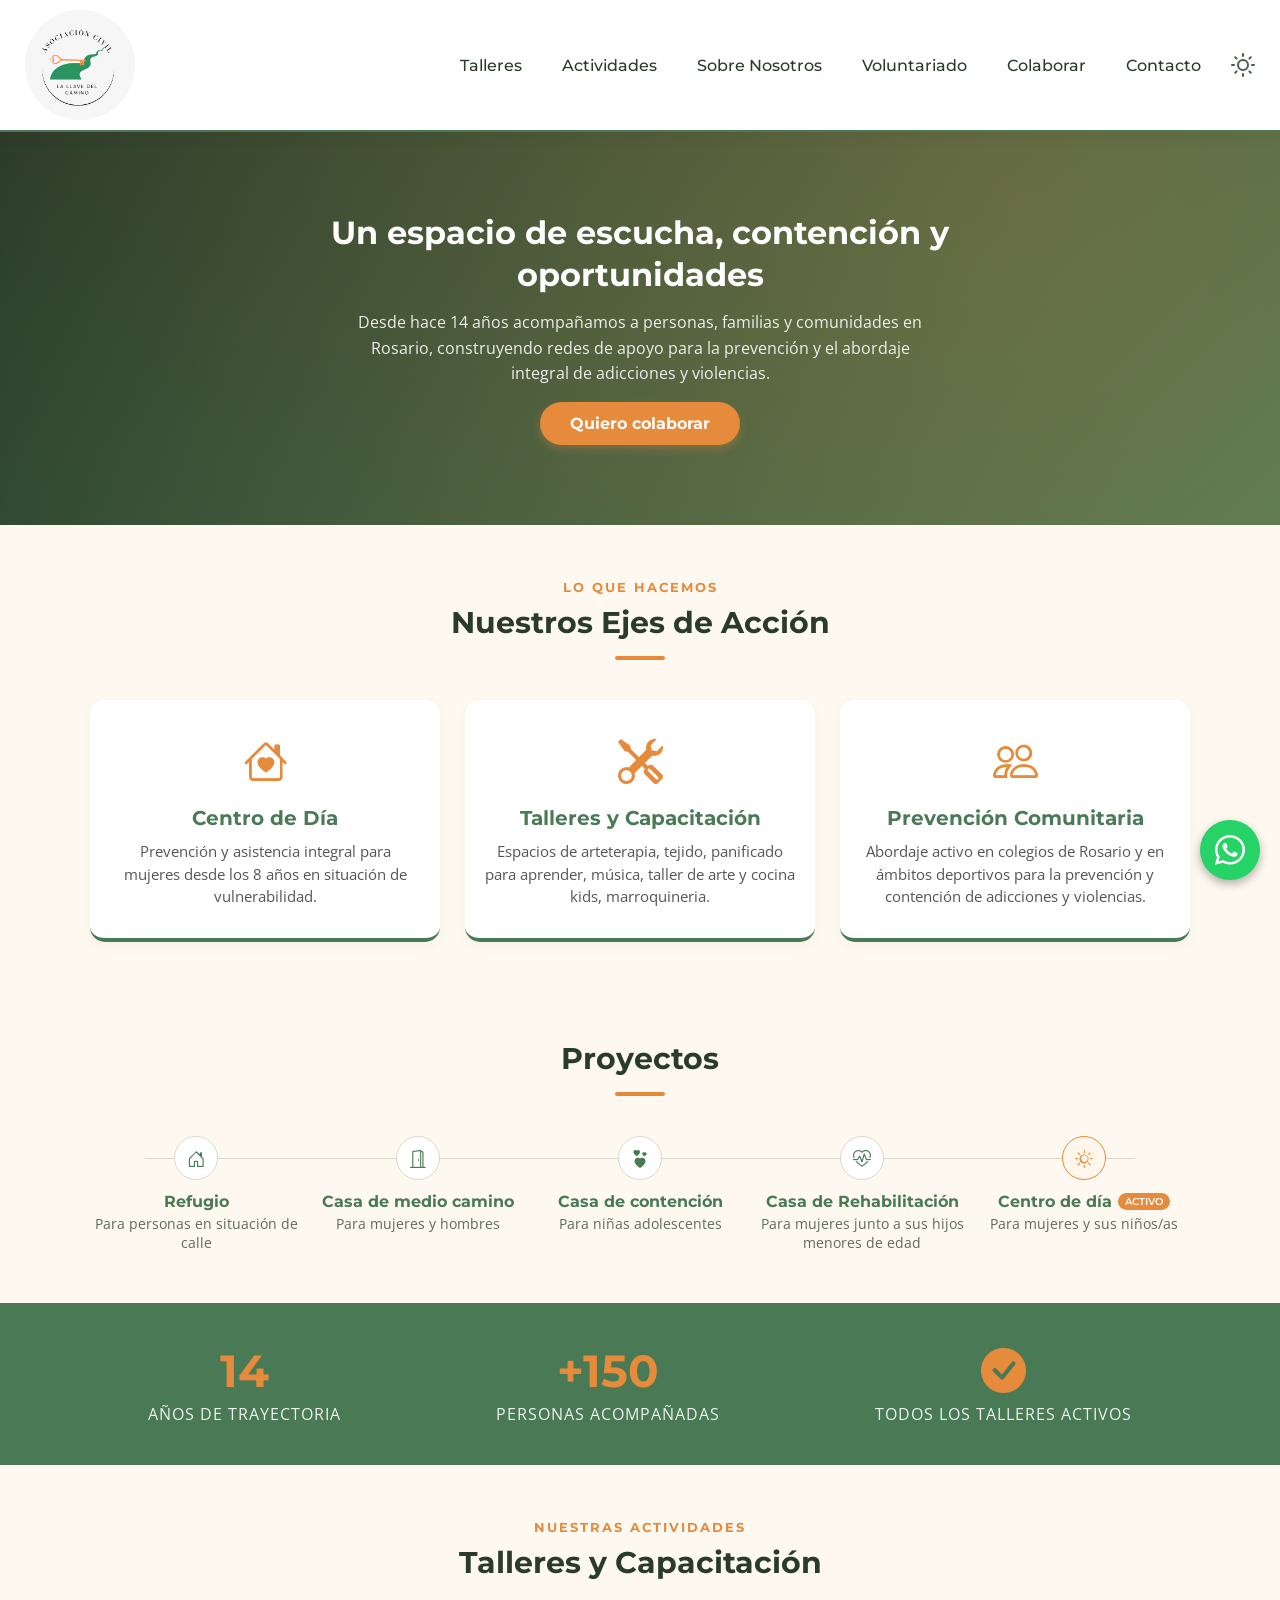
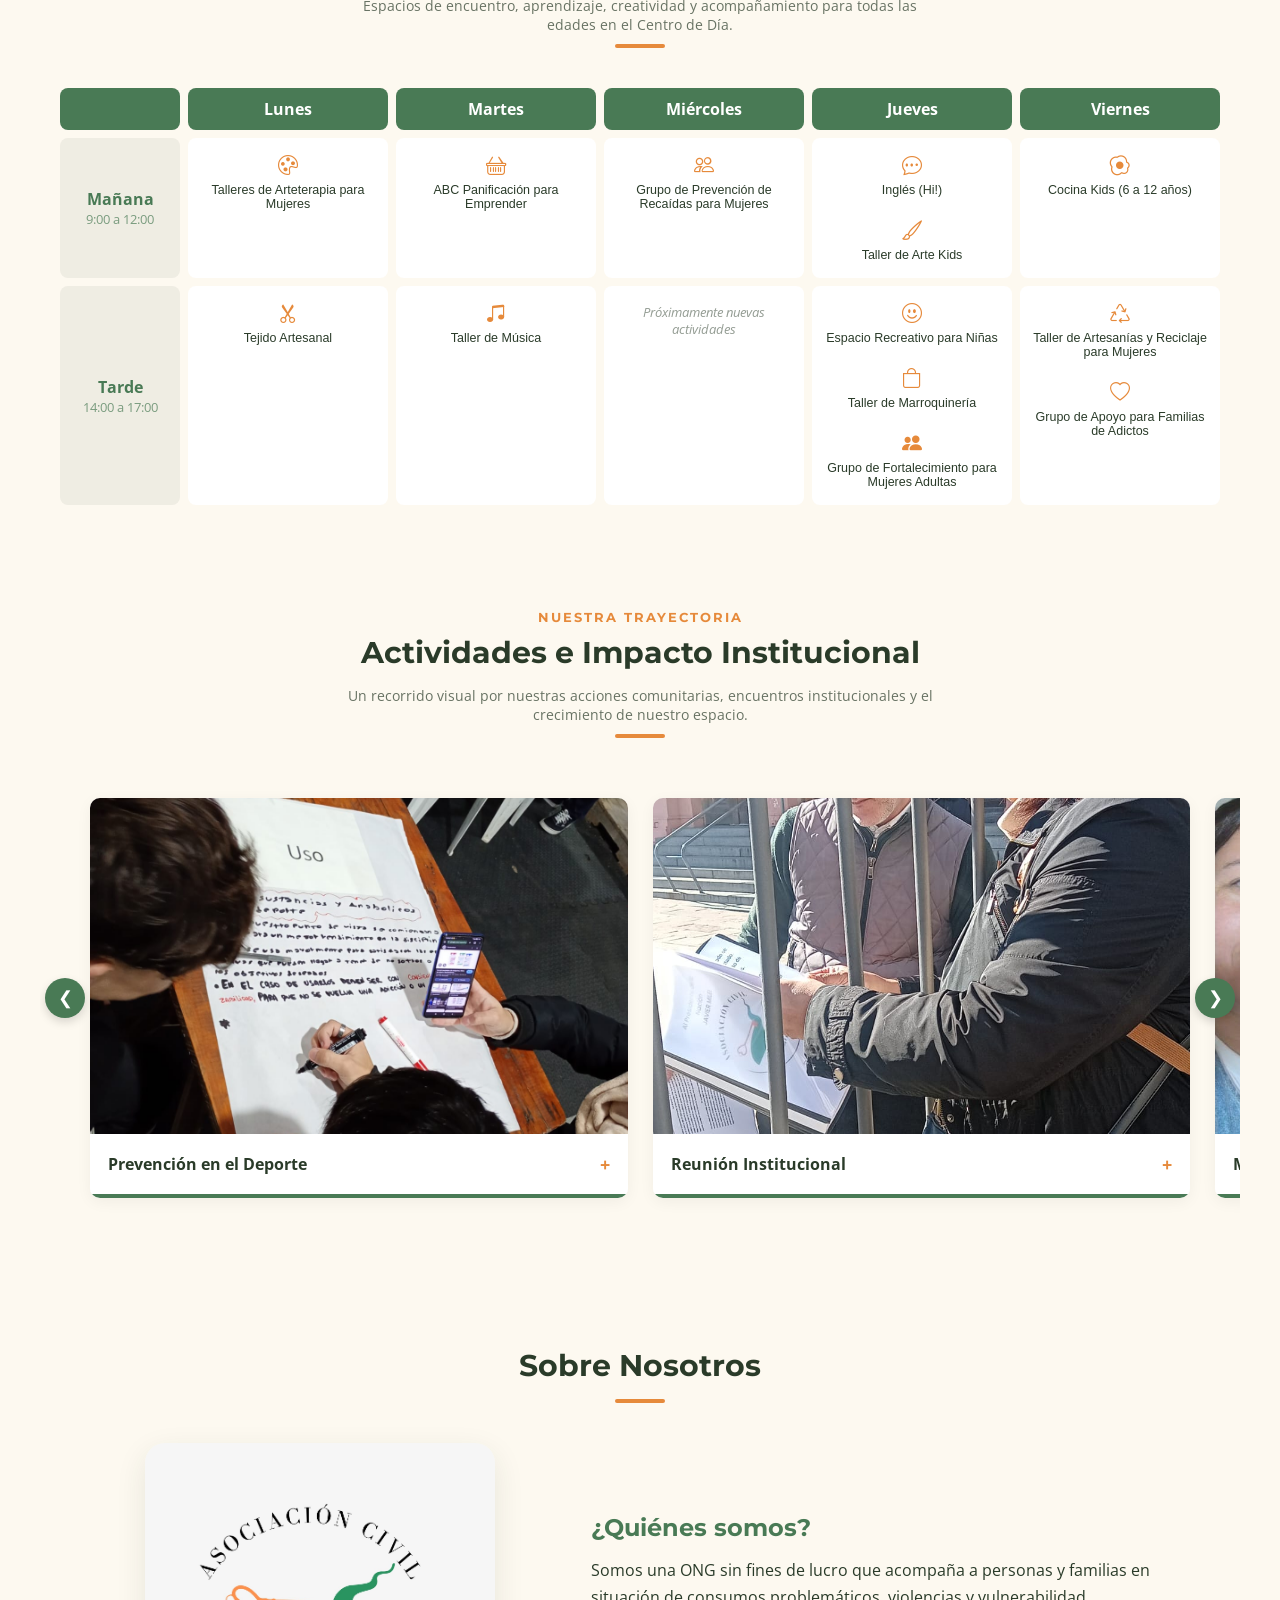
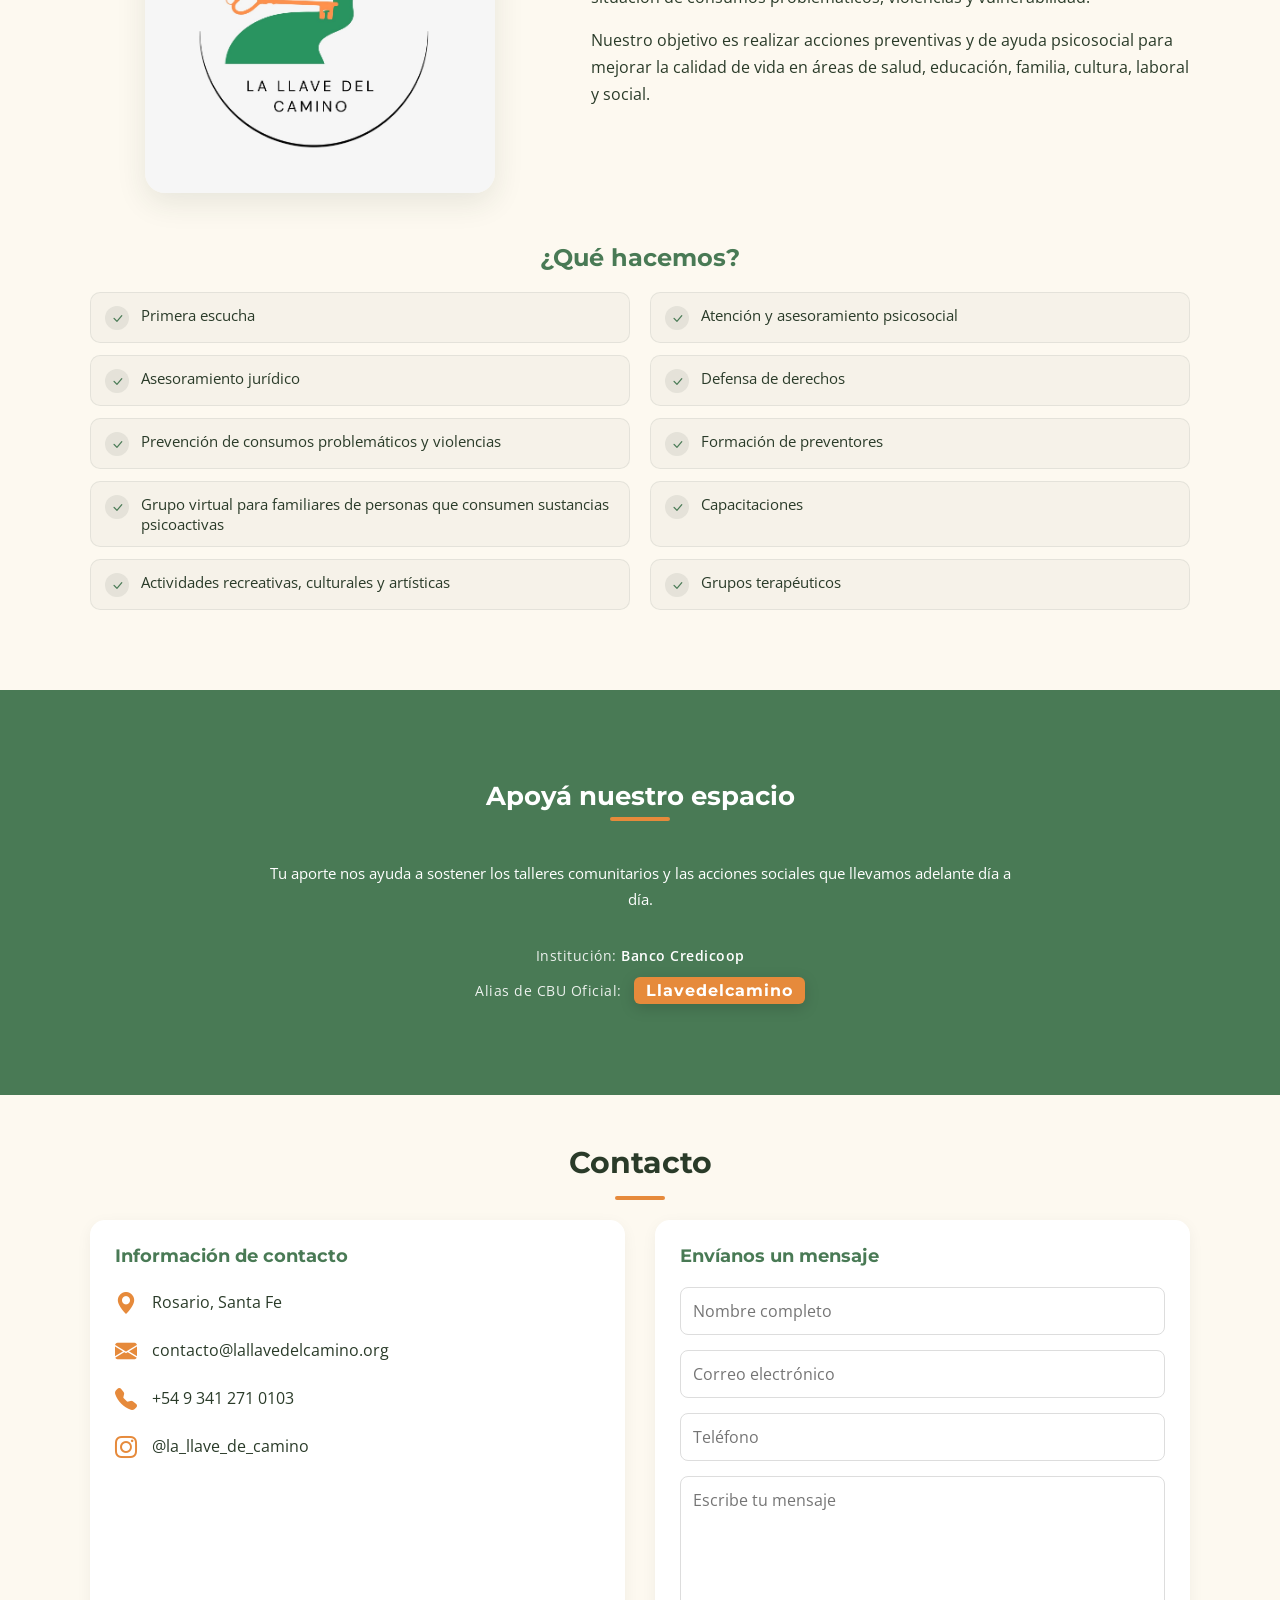
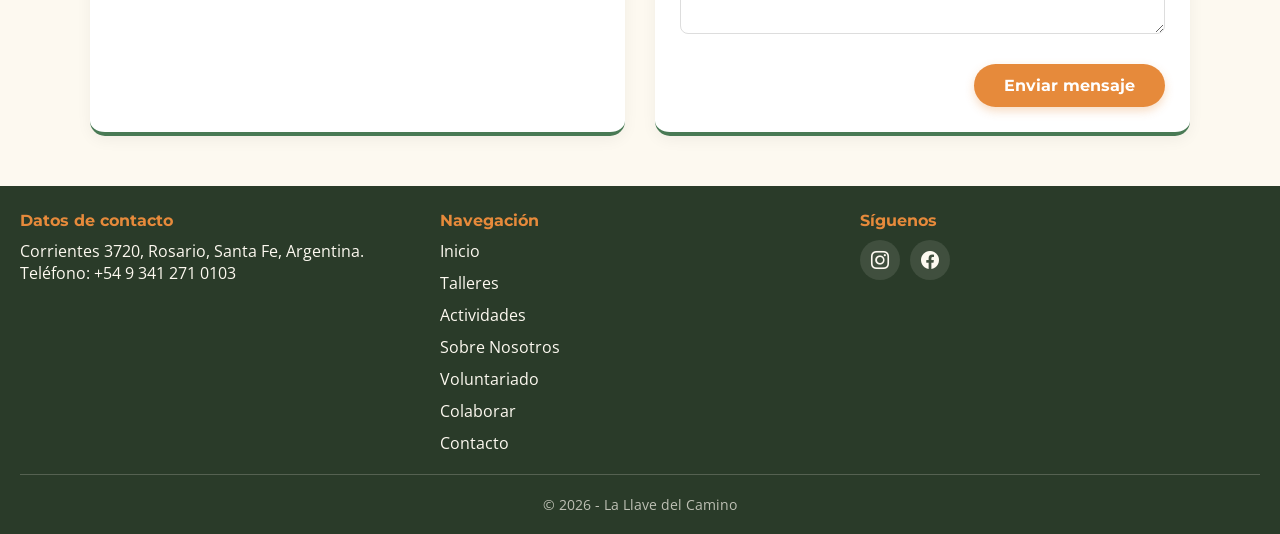
==== commit a56c4d89: "Arreglo de visualizacion del titulo" ====
--- a/packages/frontend/src/index.html
+++ b/packages/frontend/src/index.html
@@ -52,10 +52,10 @@
             <a href="#voluntariado" class="items">Voluntariado</a>
           </li>
           <li class="nav-item" style="--i: 5">
-            <a href="#contacto" class="items">Contacto</a>
+            <a href="#colaborar" class="items">Colaborar</a>
           </li>
           <li class="nav-item" style="--i: 6">
-            <a href="#colaborar" class="items">Colaborar</a>
+            <a href="#contacto" class="items">Contacto</a>
           </li>
           <li>
             <button
@@ -280,7 +280,7 @@
             >
               <div class="carrusel-img-wrapper">
                 <img
-                  src="../img/prevencion-deporte.jpeg"
+                  src="img/prevencion-deporte.jpeg"
                   alt="Prevención del consumo problemático en el deporte"
                 />
                 <div class="carrusel-item-overlay">
@@ -300,7 +300,7 @@
             >
               <div class="carrusel-img-wrapper">
                 <img
-                  src="../img/reunion-institucional.jpeg"
+                  src="img/reunion-institucional.jpeg"
                   alt="Entrega de carpeta en Casa Rosada"
                 />
                 <div class="carrusel-item-overlay">
@@ -320,7 +320,7 @@
             >
               <div class="carrusel-img-wrapper">
                 <img
-                  src="../img/madres-territoriales.jpeg"
+                  src="img/madres-territoriales.jpeg"
                   alt="Madres Territoriales Línea Fundadora"
                 />
                 <div class="carrusel-item-overlay">
@@ -340,7 +340,7 @@
             >
               <div class="carrusel-img-wrapper">
                 <img
-                  src="../img/espacio-mujeres.jpeg"
+                  src="img/espacio-mujeres.jpeg"
                   alt="Espacio de Mujeres"
                 />
                 <div class="carrusel-item-overlay">
@@ -360,7 +360,7 @@
             >
               <div class="carrusel-img-wrapper">
                 <img
-                  src="../img/evento-solidario-1.jpeg"
+                  src="img/evento-solidario-1.jpeg"
                   alt="Evento solidario"
                 />
                 <div class="carrusel-item-overlay">
@@ -379,7 +379,7 @@
               data-descripcion="Invitación y participación en programas de radio en Uruguay FM 91.9 MHz ('Hablemos con Lina') para visibilizar el trabajo territorial y comunitario de la ONG La Llave del Camino."
             >
               <div class="carrusel-img-wrapper">
-                <img src="../img/radio.jpg" alt="Prensa y Difusión en radio" />
+                <img src="img/radio.jpg" alt="Prensa y Difusión en radio" />
                 <div class="carrusel-item-overlay">
                   <span>Ver más detalles</span>
                 </div>
@@ -396,7 +396,7 @@
               data-descripcion="Fotos del Senado de la Nación cuando la presidenta de La Llave del Camino, Gabriela Milioto, fue convocada para participar del debate sobre la reforma de la ley de Salud Mental que se trata en el Senado. Se invitó a profesionales de toda la Argentina para debatir si debe existir una reforma o si la ley actual debe continuar igual."
             >
               <div class="carrusel-img-wrapper">
-                <img src="../img/senado.jpeg" alt="Senado de la Nación" />
+                <img src="img/senado.jpeg" alt="Senado de la Nación" />
                 <div class="carrusel-item-overlay">
                   <span>Ver más detalles</span>
                 </div>
@@ -413,7 +413,7 @@
               data-descripcion="Registro fotográfico de las obras de restauración, pintura y puesta en valor de la sede actual de nuestra organización."
             >
               <div class="carrusel-img-wrapper">
-                <img src="../img/infraestructura.jpeg" alt="Obras en la sede" />
+                <img src="img/infraestructura.jpeg" alt="Obras en la sede" />
                 <div class="carrusel-item-overlay">
                   <span>Ver más detalles</span>
                 </div>
@@ -430,7 +430,7 @@
               data-descripcion="Participación activa y debate institucional en el marco del Congreso nacional desarrollado en Buenos Aires."
             >
               <div class="carrusel-img-wrapper">
-                <img src="../img/congreso.jpeg" alt="Congreso de la ONG" />
+                <img src="img/congreso.jpeg" alt="Congreso de la ONG" />
                 <div class="carrusel-item-overlay">
                   <span>Ver más detalles</span>
                 </div>
@@ -447,7 +447,7 @@
               data-descripcion="Jornada de corte de cabello totalmente gratuito realizada en el centro de día de la asociación civil La Llave del Camino, en colaboración con la escuela de peluquería Norma Castro."
             >
               <div class="carrusel-img-wrapper">
-                <img src="../img/corte.jpeg" alt="Corte de cabello gratuito" />
+                <img src="img/corte.jpeg" alt="Corte de cabello gratuito" />
                 <div class="carrusel-item-overlay">
                   <span>Ver más detalles</span>
                 </div>
@@ -465,7 +465,7 @@
             >
               <div class="carrusel-img-wrapper">
                 <img
-                  src="../img/capacitacion (1).jpeg"
+                  src="img/capacitacion (1).jpeg"
                   alt="Capacitación secundaria Rosario"
                 />
                 <div class="carrusel-item-overlay">
--- a/packages/frontend/src/css/colaborar.css
+++ b/packages/frontend/src/css/colaborar.css
@@ -1,3 +1,7 @@
+#colaborar {
+    scroll-margin-top: 10rem; 
+}
+
 .seccion-donaciones {
   padding: 7rem 2rem;
   background-color: var(--brand-green);
@@ -204,3 +208,13 @@
     }
   }
 }
+
+body.high-contrast .donaciones-intro,
+body.high-contrast .donaciones-dato-item {
+    color: var(--text-main);
+    opacity: 1;
+}
+
+body.high-contrast .dato-label {
+    opacity: 1;
+}
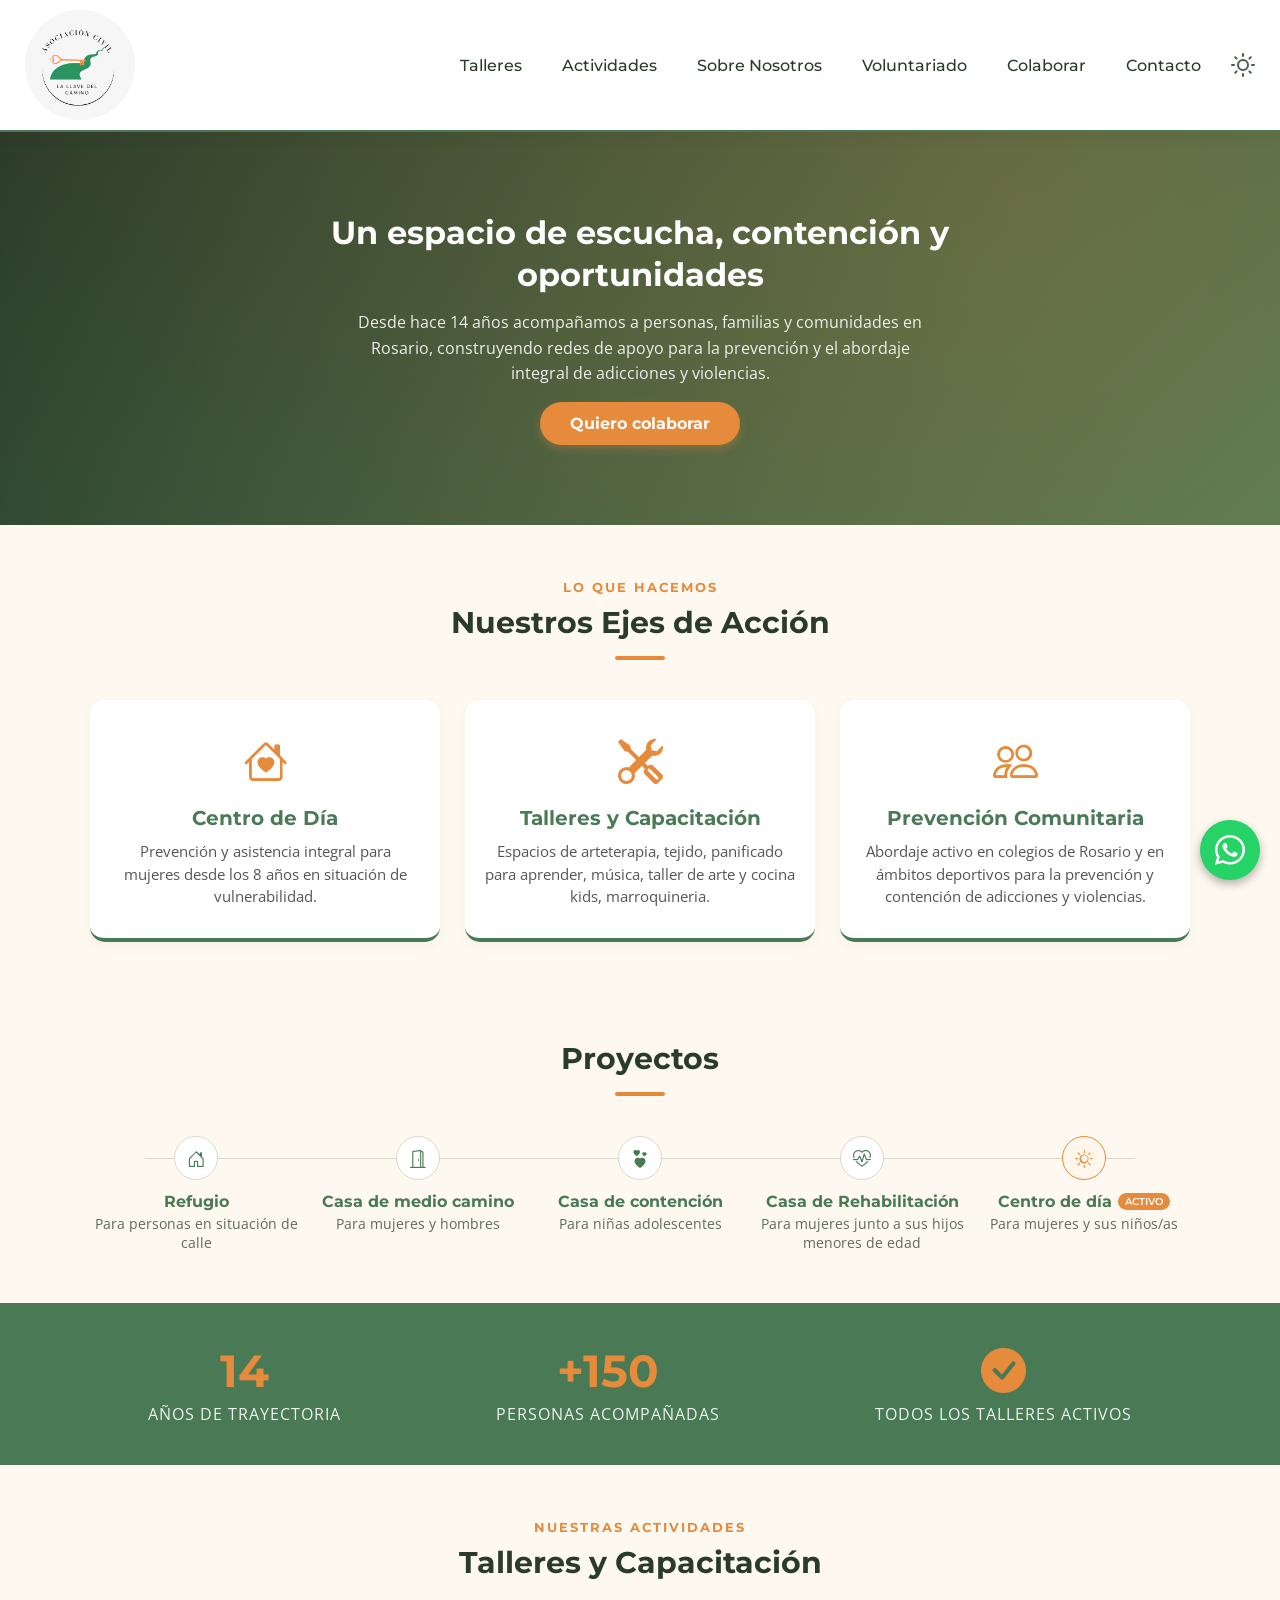
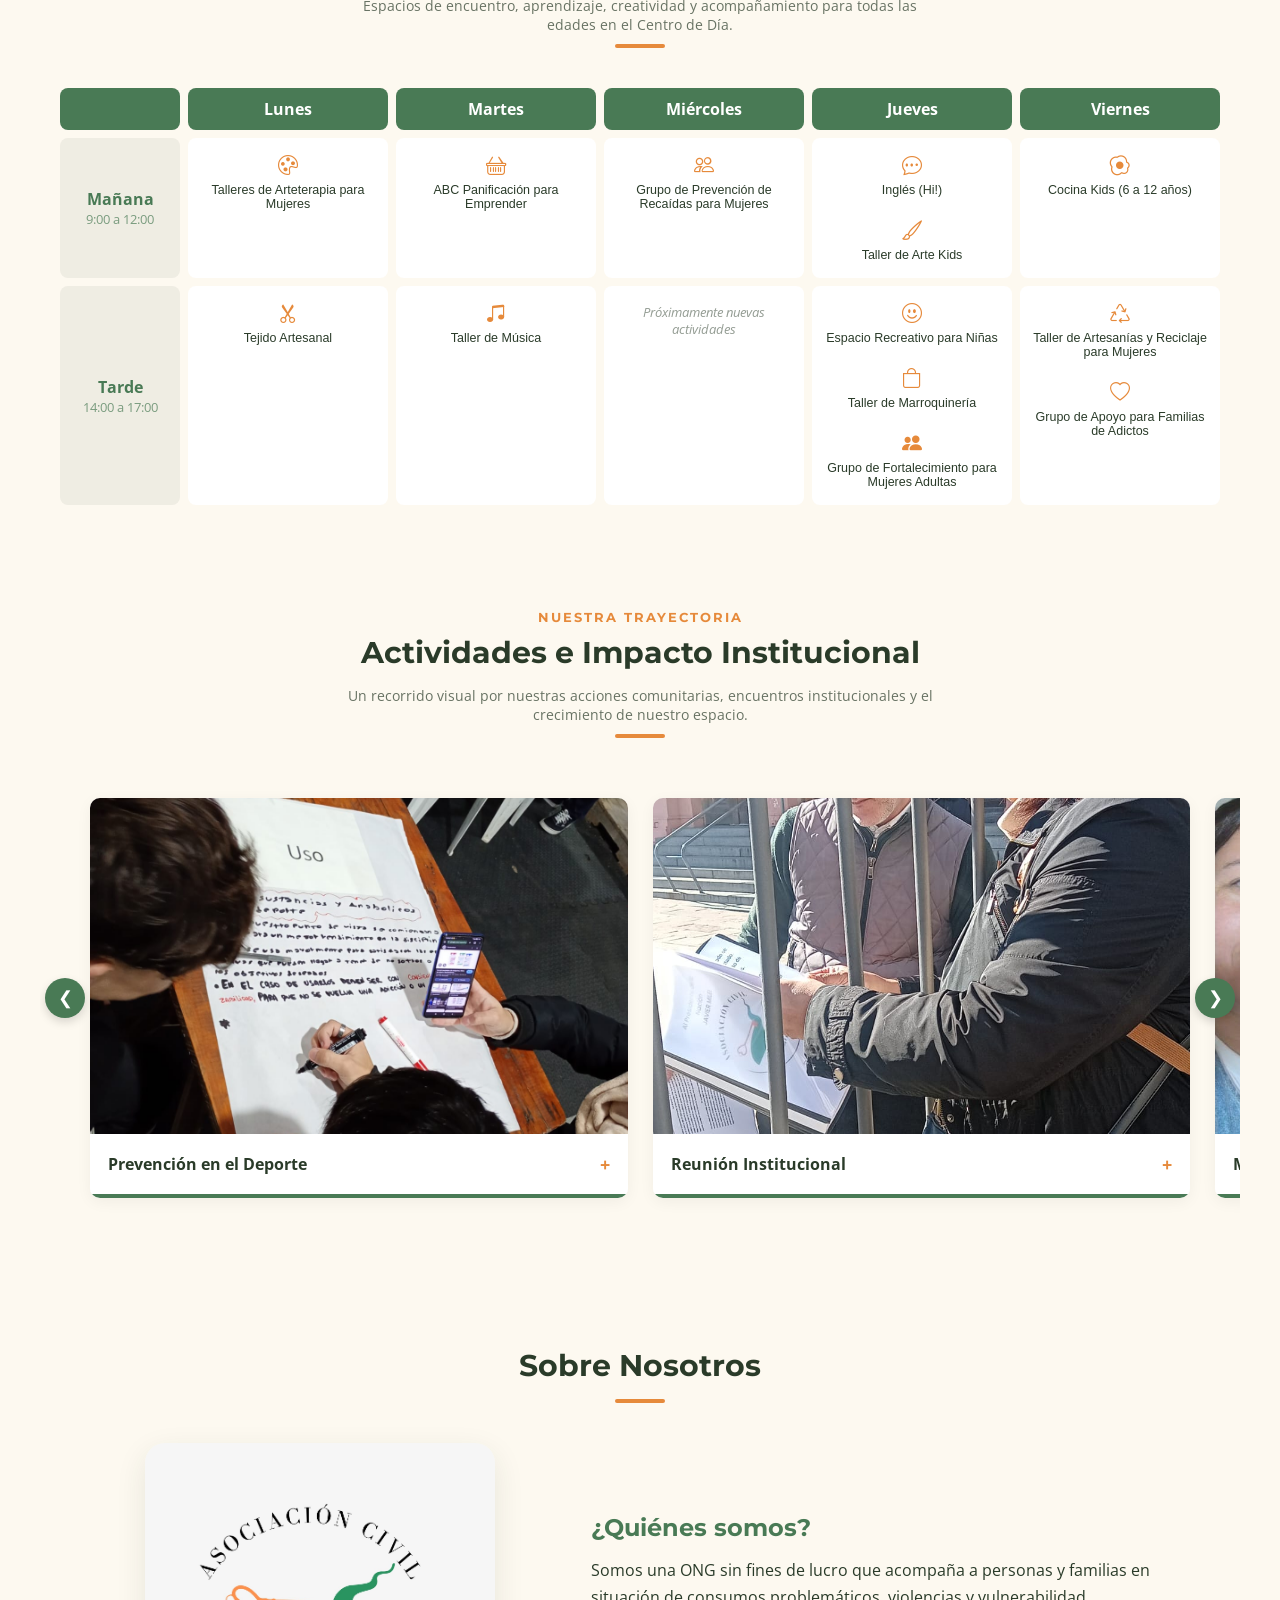
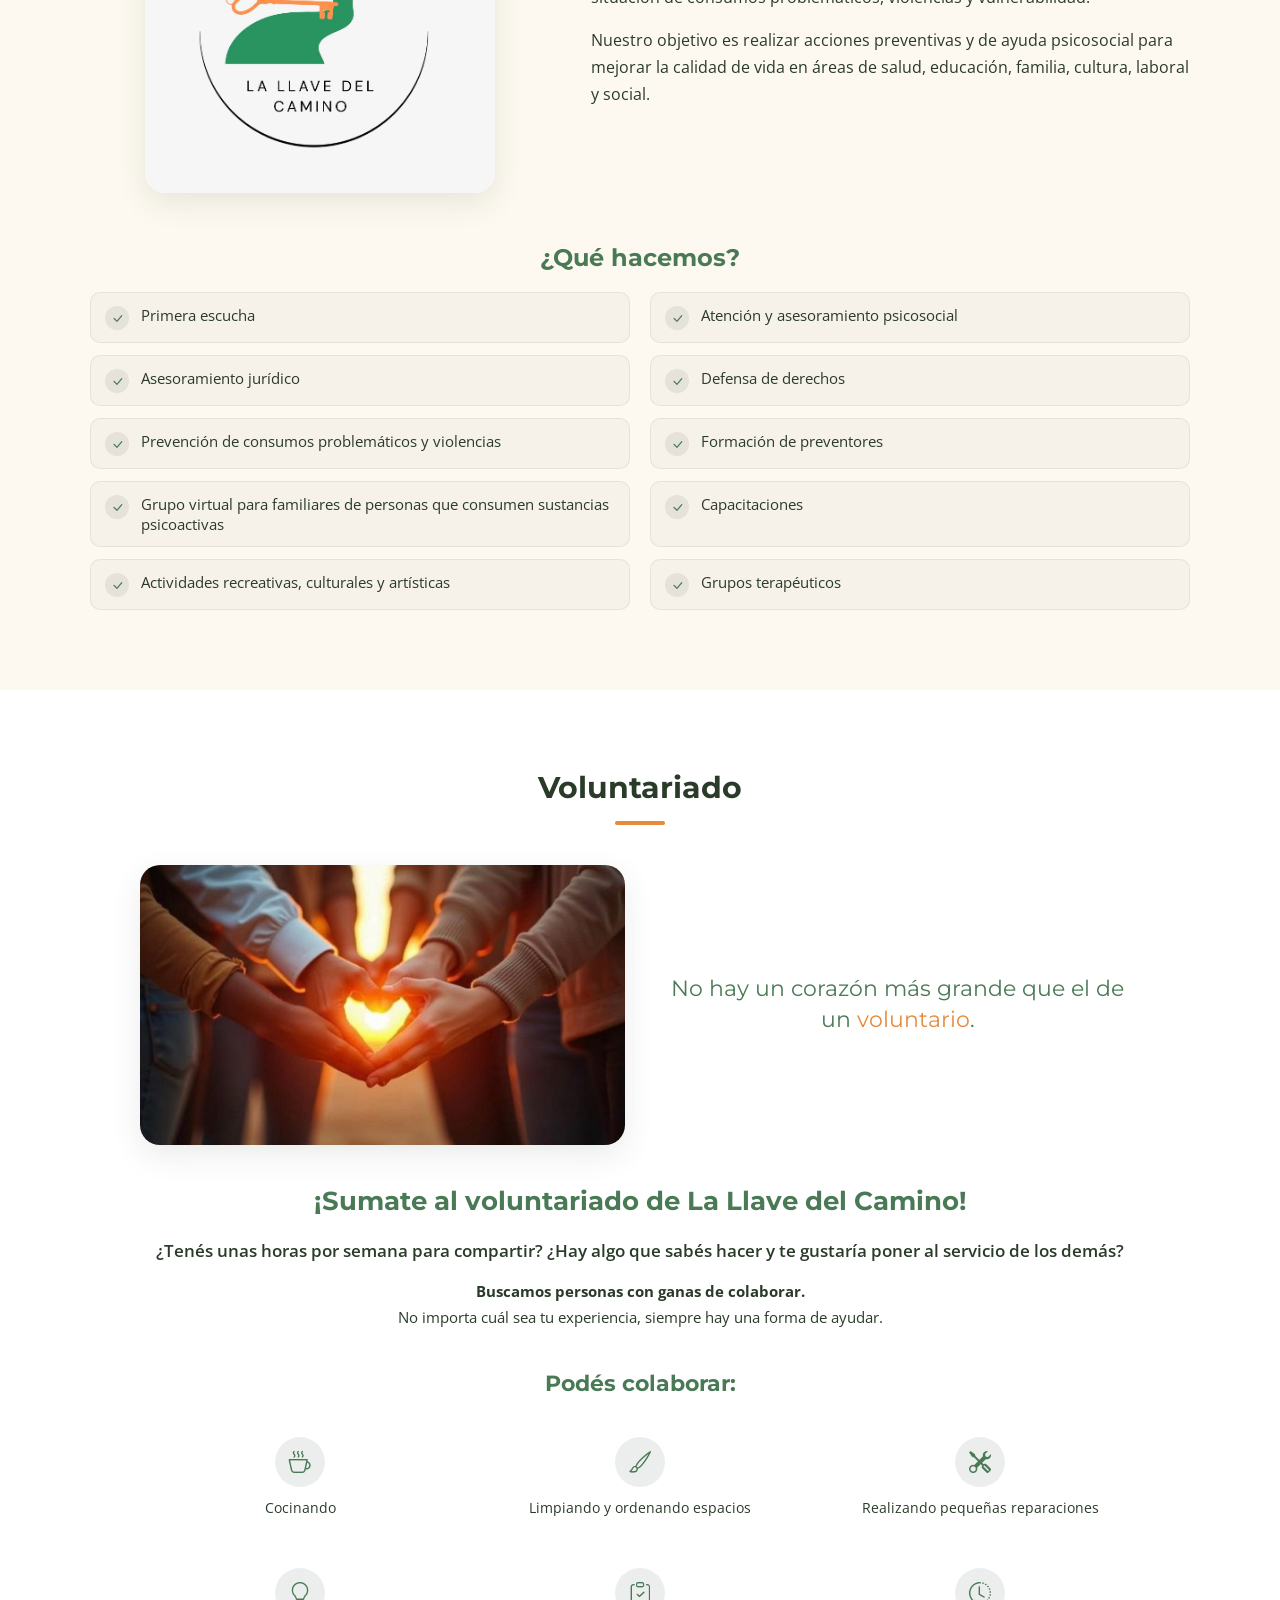
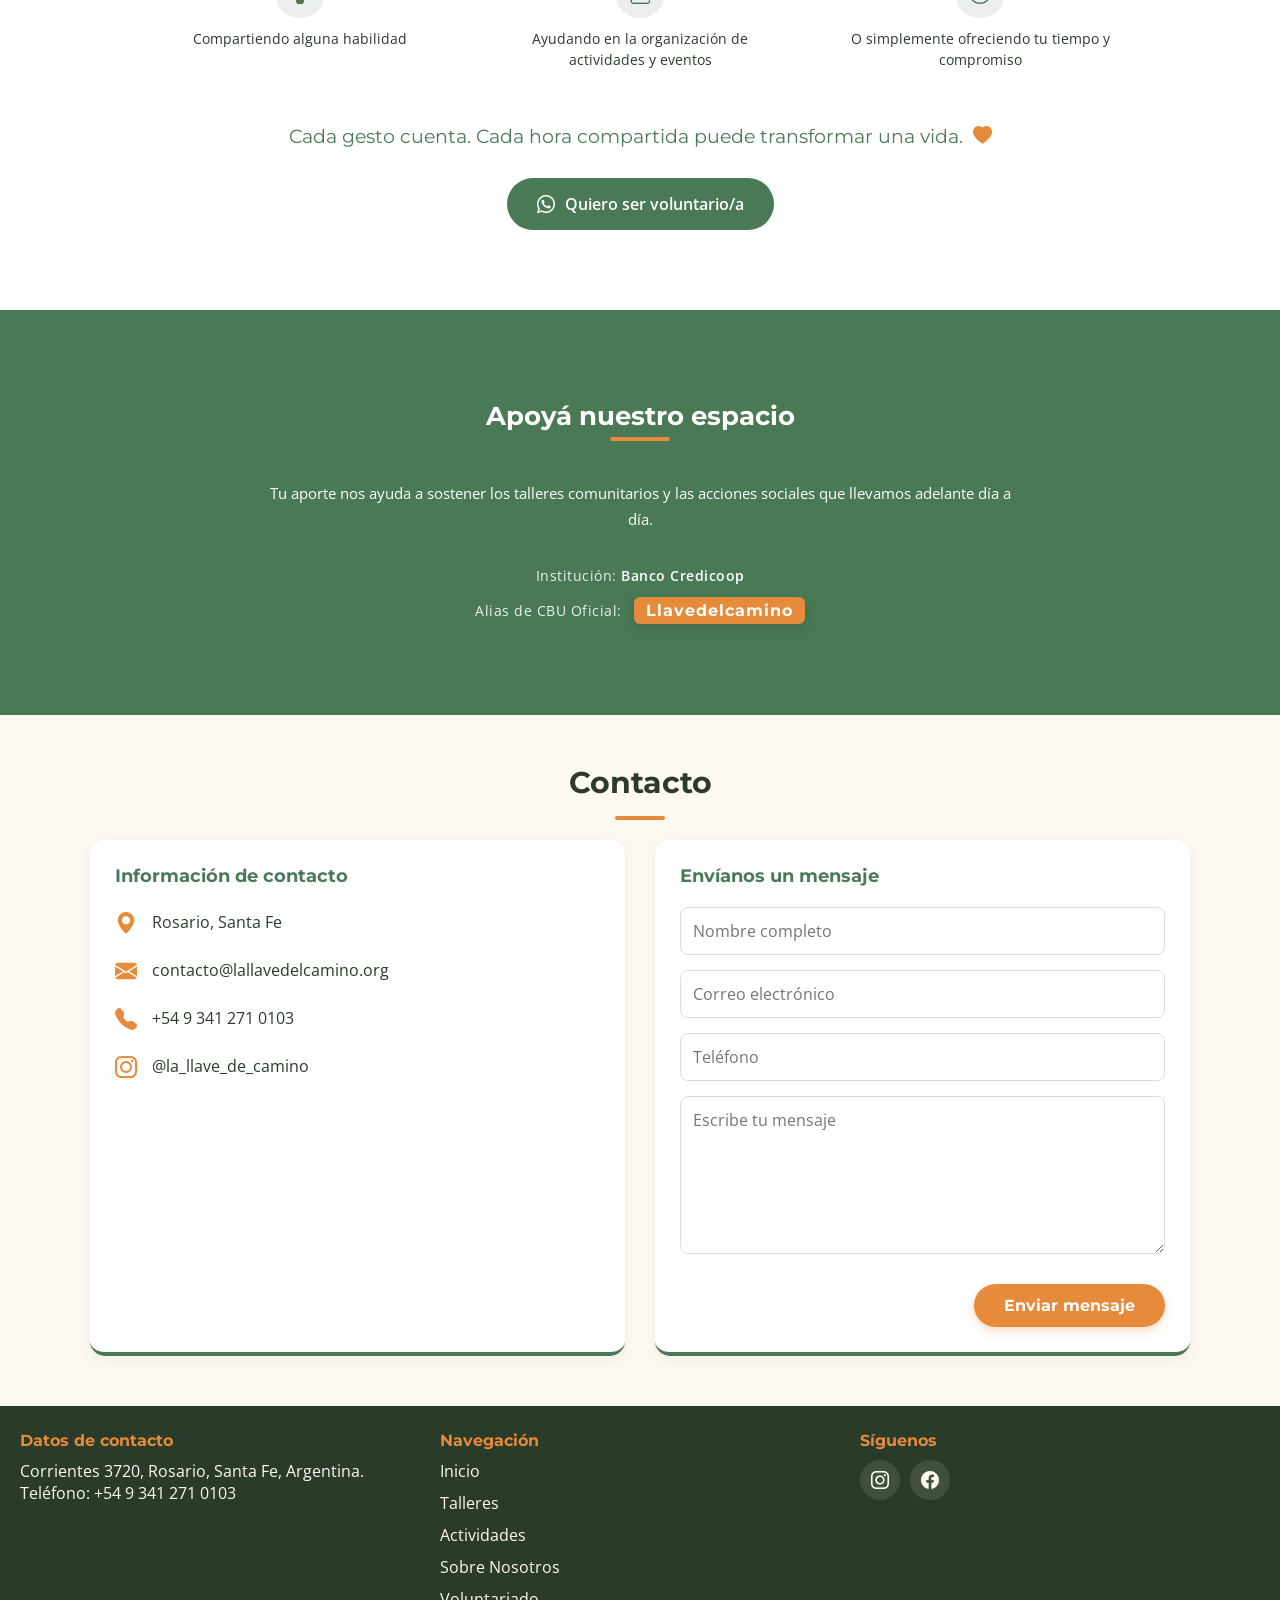
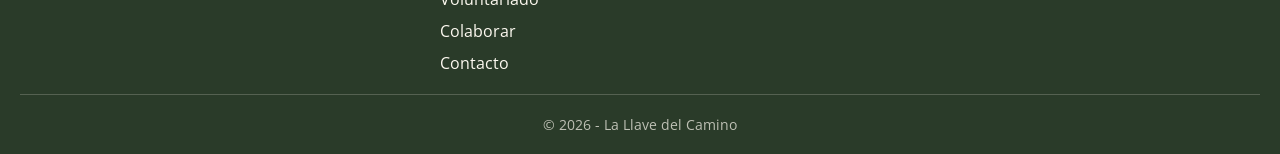
==== commit 9f33de2a: "Finalizacion del main con seccion voluntariado" ====
--- a/packages/frontend/src/index.html
+++ b/packages/frontend/src/index.html
@@ -21,6 +21,7 @@
     <link rel="stylesheet" href="css/contacto.css" />
     <link rel="stylesheet" href="css/sobreNosotros.css" />
     <link rel="stylesheet" href="css/actividades.css" />
+    <link rel="stylesheet" href="css/voluntariado.css">
     <link rel="stylesheet" href="css/colaborar.css" />
     <link rel="icon" type="image/jpeg" href="img/LogoLlaveDelCamino.jpeg" />
   </head>
@@ -49,7 +50,7 @@
             <a href="#SobreNosotros" class="items">Sobre Nosotros</a>
           </li>
           <li class="nav-item" style="--i: 4">
-            <a href="#voluntariado" class="items">Voluntariado</a>
+            <a href="#Voluntariado" class="items">Voluntariado</a>
           </li>
           <li class="nav-item" style="--i: 5">
             <a href="#colaborar" class="items">Colaborar</a>
@@ -548,6 +549,79 @@
         </div>
       </section>
 
+              <!-- ---- VOLUNTARIADO ---- -->
+        <section id="Voluntariado" class="seccion-voluntariado">
+            <div class="section-header">
+                <h2 class="section-title">Voluntariado</h2>
+                <div class="section-divider"></div>
+            </div>
+
+            <div class="voluntariado-content-wrapper">
+
+                <div class="voluntariado-intro">
+                    <div class="voluntariado-img">
+                        <img src="img/voluntariado.jpeg" alt="Manos formando un corazón">
+                    </div>
+                    <div class="voluntariado-quote">
+                        <p>No hay un corazón más grande que el de un <span>voluntario</span>.</p>
+                    </div>
+                </div>
+
+                <div class="voluntariado-texto">
+                    <h3>¡Sumate al voluntariado de La Llave del Camino!</h3>
+                    <p class="voluntariado-preguntas">¿Tenés unas horas por semana para compartir? ¿Hay algo que sabés
+                        hacer y te gustaría poner al servicio de los demás?</p>
+                    <p class="voluntariado-bajada">
+                        <strong>Buscamos personas con ganas de colaborar.</strong><br>
+                        No importa cuál sea tu experiencia, siempre hay una forma de ayudar.
+                    </p>
+                </div>
+
+                <div class="voluntariado-colabora">
+                    <h3>Podés colaborar:</h3>
+                    <div class="colabora-grid">
+                        <div class="colabora-item">
+                            <i class="bi bi-cup-hot"></i>
+                            <p>Cocinando</p>
+                        </div>
+                        <div class="colabora-item">
+                            <i class="bi bi-brush"></i>
+                            <p>Limpiando y ordenando espacios</p>
+                        </div>
+                        <div class="colabora-item">
+                            <i class="bi bi-tools"></i>
+                            <p>Realizando pequeñas reparaciones</p>
+                        </div>
+                        <div class="colabora-item">
+                            <i class="bi bi-lightbulb"></i>
+                            <p>Compartiendo alguna habilidad</p>
+                        </div>
+                        <div class="colabora-item">
+                            <i class="bi bi-clipboard-check"></i>
+                            <p>Ayudando en la organización de actividades y eventos</p>
+                        </div>
+                        <div class="colabora-item">
+                            <i class="bi bi-clock-history"></i>
+                            <p>O simplemente ofreciendo tu tiempo y compromiso</p>
+                        </div>
+                    </div>
+                </div>
+
+                <p class="voluntariado-cierre">Cada gesto cuenta. Cada hora compartida puede transformar una vida.
+                    <i class="bi bi-heart-fill"></i>
+                </p>
+
+                <div class="voluntariado-cta">
+                    <a href="https://wa.me/5493412710103?text=Hola!%20Quiero%20sumarme%20al%20voluntariado%20de%20La%20Llave%20del%20Camino"
+                        class="btn-voluntariado" target="_blank">
+                        <i class="bi bi-whatsapp"></i>
+                        Quiero ser voluntario/a 
+                    </a>
+                </div>
+
+            </div>
+        </section>
+
       <!-- ---- COLABORACIÓN ---- -->
       <section id="colaborar" class="seccion-donaciones">
         <div class="donaciones-container">
@@ -653,7 +727,7 @@
             <li><a href="#talleres">Talleres</a></li>
             <li><a href="#actividades">Actividades</a></li>
             <li><a href="#SobreNosotros">Sobre Nosotros</a></li>
-            <li><a href="#voluntariado">Voluntariado</a></li>
+            <li><a href="#Voluntariado">Voluntariado</a></li>
             <li><a href="#colaborar">Colaborar</a></li>
             <li><a href="#contacto">Contacto</a></li>
           </ul>
--- a/packages/frontend/src/css/voluntariado.css
+++ b/packages/frontend/src/css/voluntariado.css
@@ -0,0 +1,191 @@
+#Voluntariado {
+    scroll-margin-top: 10rem;
+}
+
+.seccion-voluntariado {
+    padding: 8rem 2rem;
+    background-color: var(--white);
+}
+
+.voluntariado-content-wrapper {
+    max-width: 1000px;
+    margin: 0 auto;
+}
+
+.voluntariado-intro {
+    display: grid;
+    grid-template-columns: 1fr 1fr;
+    gap: 3rem;
+    align-items: center;
+    margin-bottom: 4rem;
+}
+
+.voluntariado-img img {
+    width: 100%;
+    border-radius: 2rem;
+    box-shadow: 0 1rem 3rem rgba(42, 59, 41, 0.1);
+    display: block;
+}
+
+.voluntariado-quote p {
+    font-family: var(--font-heading);
+    font-size: 2.2rem;
+    line-height: 1.4;
+    color: var(--brand-green);
+    text-align: center;
+}
+
+.voluntariado-quote span {
+    color: var(--brand-orange);
+}
+
+.voluntariado-texto {
+    text-align: center;
+    margin-bottom: 4rem;
+}
+
+.voluntariado-texto h3 {
+    font-family: var(--font-heading);
+    color: var(--brand-green);
+    font-size: 2.6rem;
+    margin-bottom: 2rem;
+}
+
+.voluntariado-preguntas {
+    font-size: 1.7rem;
+    font-weight: 600;
+    line-height: 1.6;
+    margin-bottom: 1.5rem;
+}
+
+.voluntariado-bajada {
+    font-size: 1.5rem;
+    line-height: 1.7;
+}
+
+.voluntariado-colabora h3 {
+    font-family: var(--font-heading);
+    color: var(--brand-green);
+    font-size: 2.2rem;
+    margin-bottom: 2.5rem;
+    text-align: center;
+}
+
+.colabora-grid {
+    display: grid;
+    grid-template-columns: repeat(3, 1fr);
+    gap: 2rem;
+}
+
+.colabora-item {
+    display: flex;
+    flex-direction: column;
+    align-items: center;
+    text-align: center;
+    gap: 1rem;
+    padding: 1.5rem;
+}
+
+.colabora-item i {
+    width: 5rem;
+    height: 5rem;
+    border-radius: 50%;
+    background-color: rgba(74, 93, 78, 0.1);
+    color: var(--brand-green);
+    display: flex;
+    align-items: center;
+    justify-content: center;
+    font-size: 2.2rem;
+}
+
+.colabora-item p {
+    font-size: 1.4rem;
+    line-height: 1.5;
+}
+
+.voluntariado-cierre {
+    text-align: center;
+    font-family: var(--font-heading);
+    font-size: 1.9rem;
+    color: var(--brand-green);
+    margin: 4rem 0 3rem;
+}
+
+.voluntariado-cierre i {
+    color: var(--brand-orange);
+    margin-left: 0.5rem;
+}
+
+.voluntariado-cta {
+    display: flex;
+    justify-content: center;
+    margin-top: 1rem;
+}
+
+.btn-voluntariado {
+    display: inline-flex;
+    align-items: center;
+    gap: 1rem;
+    background-color: var(--brand-green);
+    color: #fff;
+    text-decoration: none;
+    font-weight: 600;
+    font-size: 1.6rem;
+    padding: 1.4rem 3rem;
+    border-radius: 5rem;
+    transition: background-color 0.3s ease, transform 0.2s ease;
+}
+
+.btn-voluntariado:hover {
+    background-color: var(--brand-orange);
+    transform: translateY(-2px);
+}
+
+.btn-voluntariado i {
+    font-size: 1.8rem;
+}
+
+/* Responsive */
+@media (max-width: 768px) {
+    .voluntariado-intro {
+        grid-template-columns: 1fr;
+        text-align: center;
+    }
+
+    .colabora-grid {
+        grid-template-columns: 1fr 1fr;
+    }
+}
+
+@media (max-width: 480px) {
+    .colabora-grid {
+        grid-template-columns: 1fr;
+    }
+}
+
+body.high-contrast .cta-item {
+    background-color: transparent;
+    border: 0.1rem solid var(--brand-green);
+    color: var(--text-main);
+}
+
+body.high-contrast .colabora-item i {
+    background-color: transparent;
+    border: 0.15rem solid var(--brand-green);
+    color: var(--brand-green);
+}
+
+body.high-contrast .voluntariado-quote p,
+body.high-contrast .voluntariado-texto h3,
+body.high-contrast .voluntariado-colabora h3,
+body.high-contrast .voluntariado-cierre {
+    color: var(--brand-green);
+}
+body.high-contrast .btn-voluntariado {
+    background-color: var(--brand-green);
+    color: #000;
+}
+
+body.high-contrast .btn-voluntariado:hover {
+    background-color: var(--brand-orange);
+}
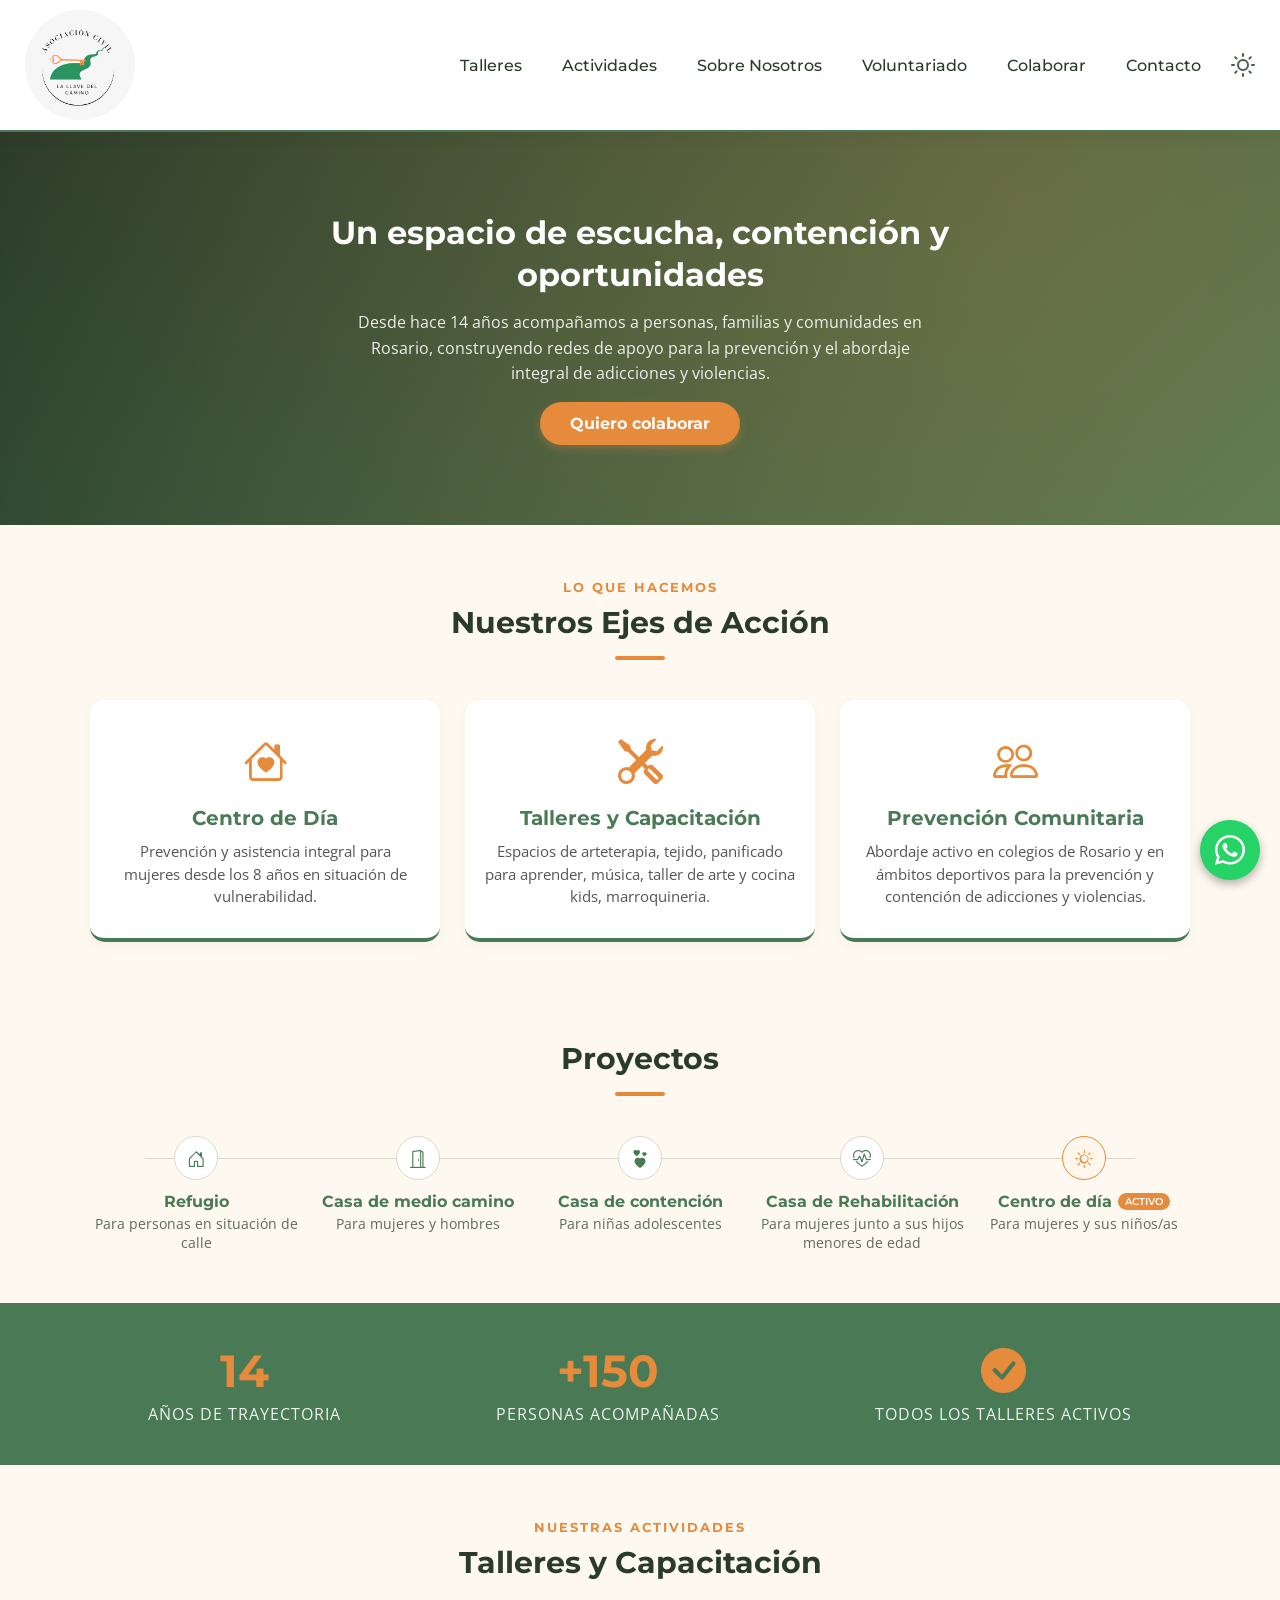
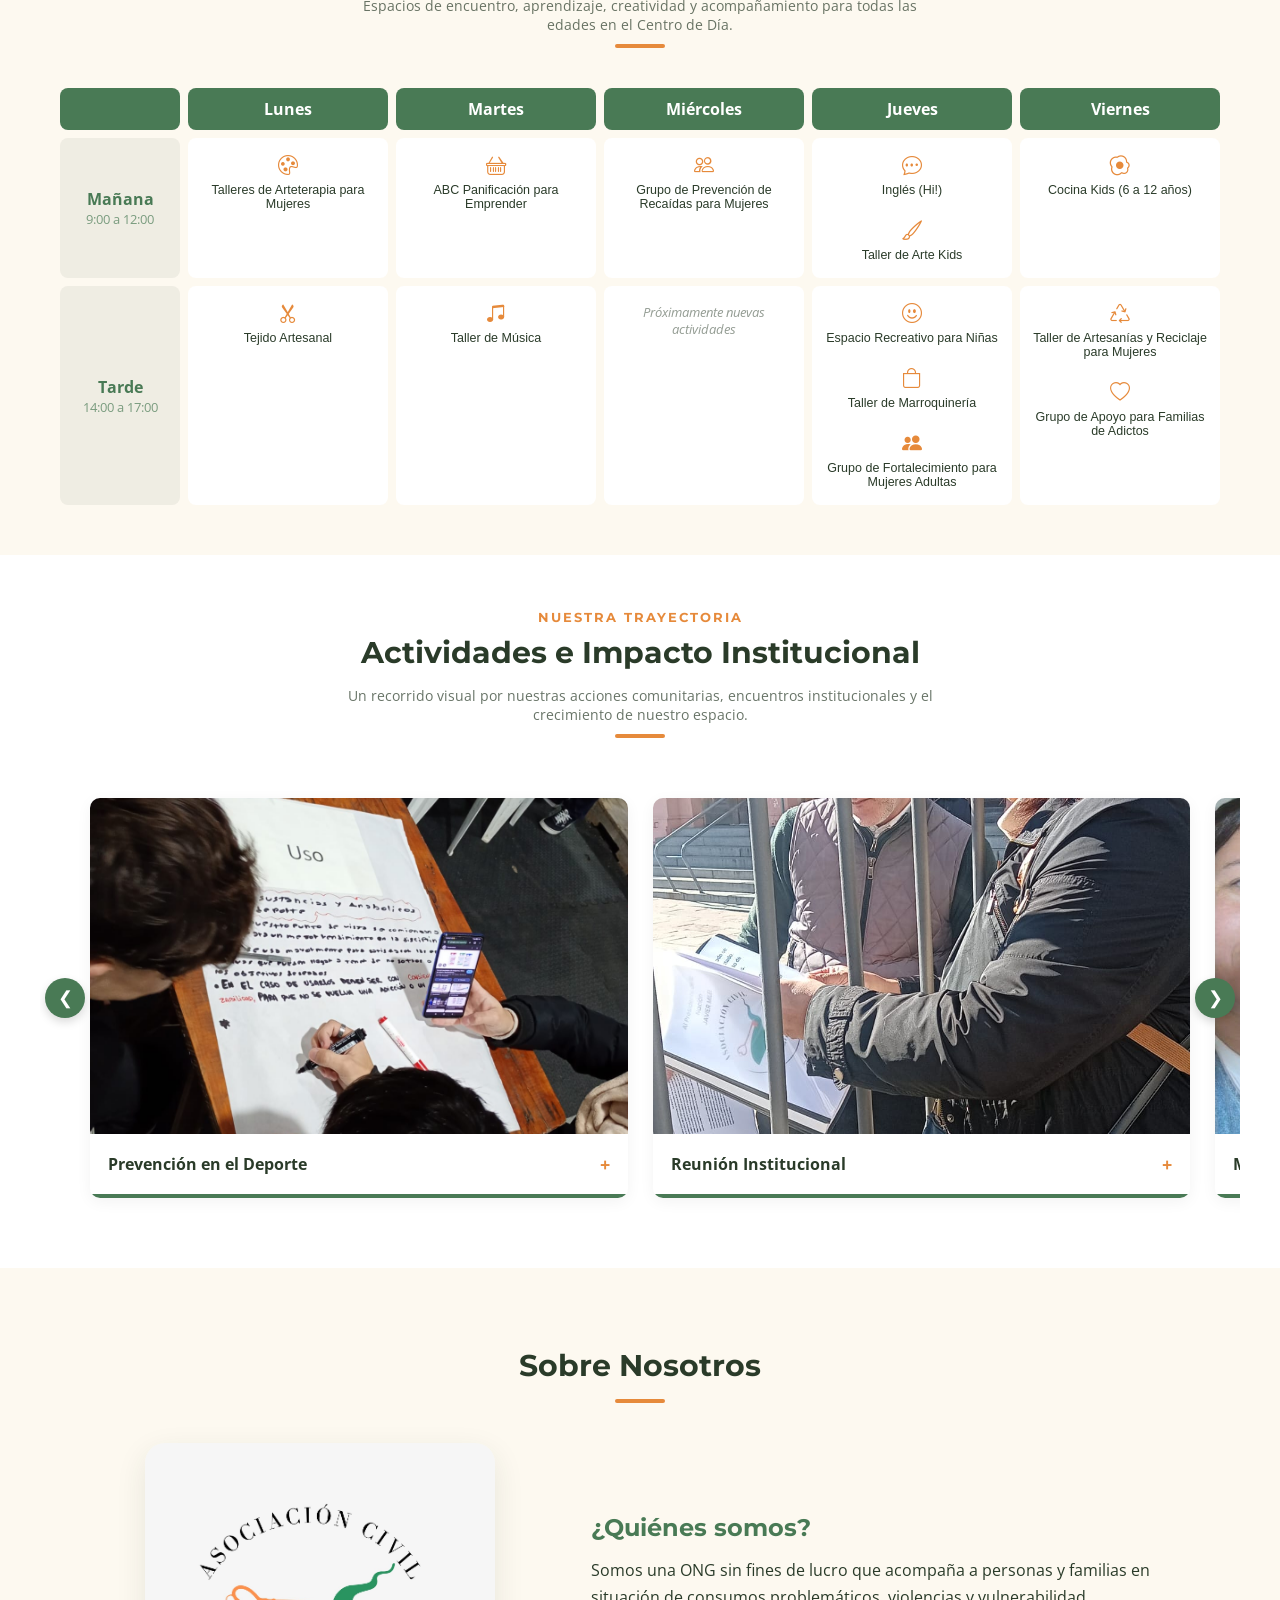
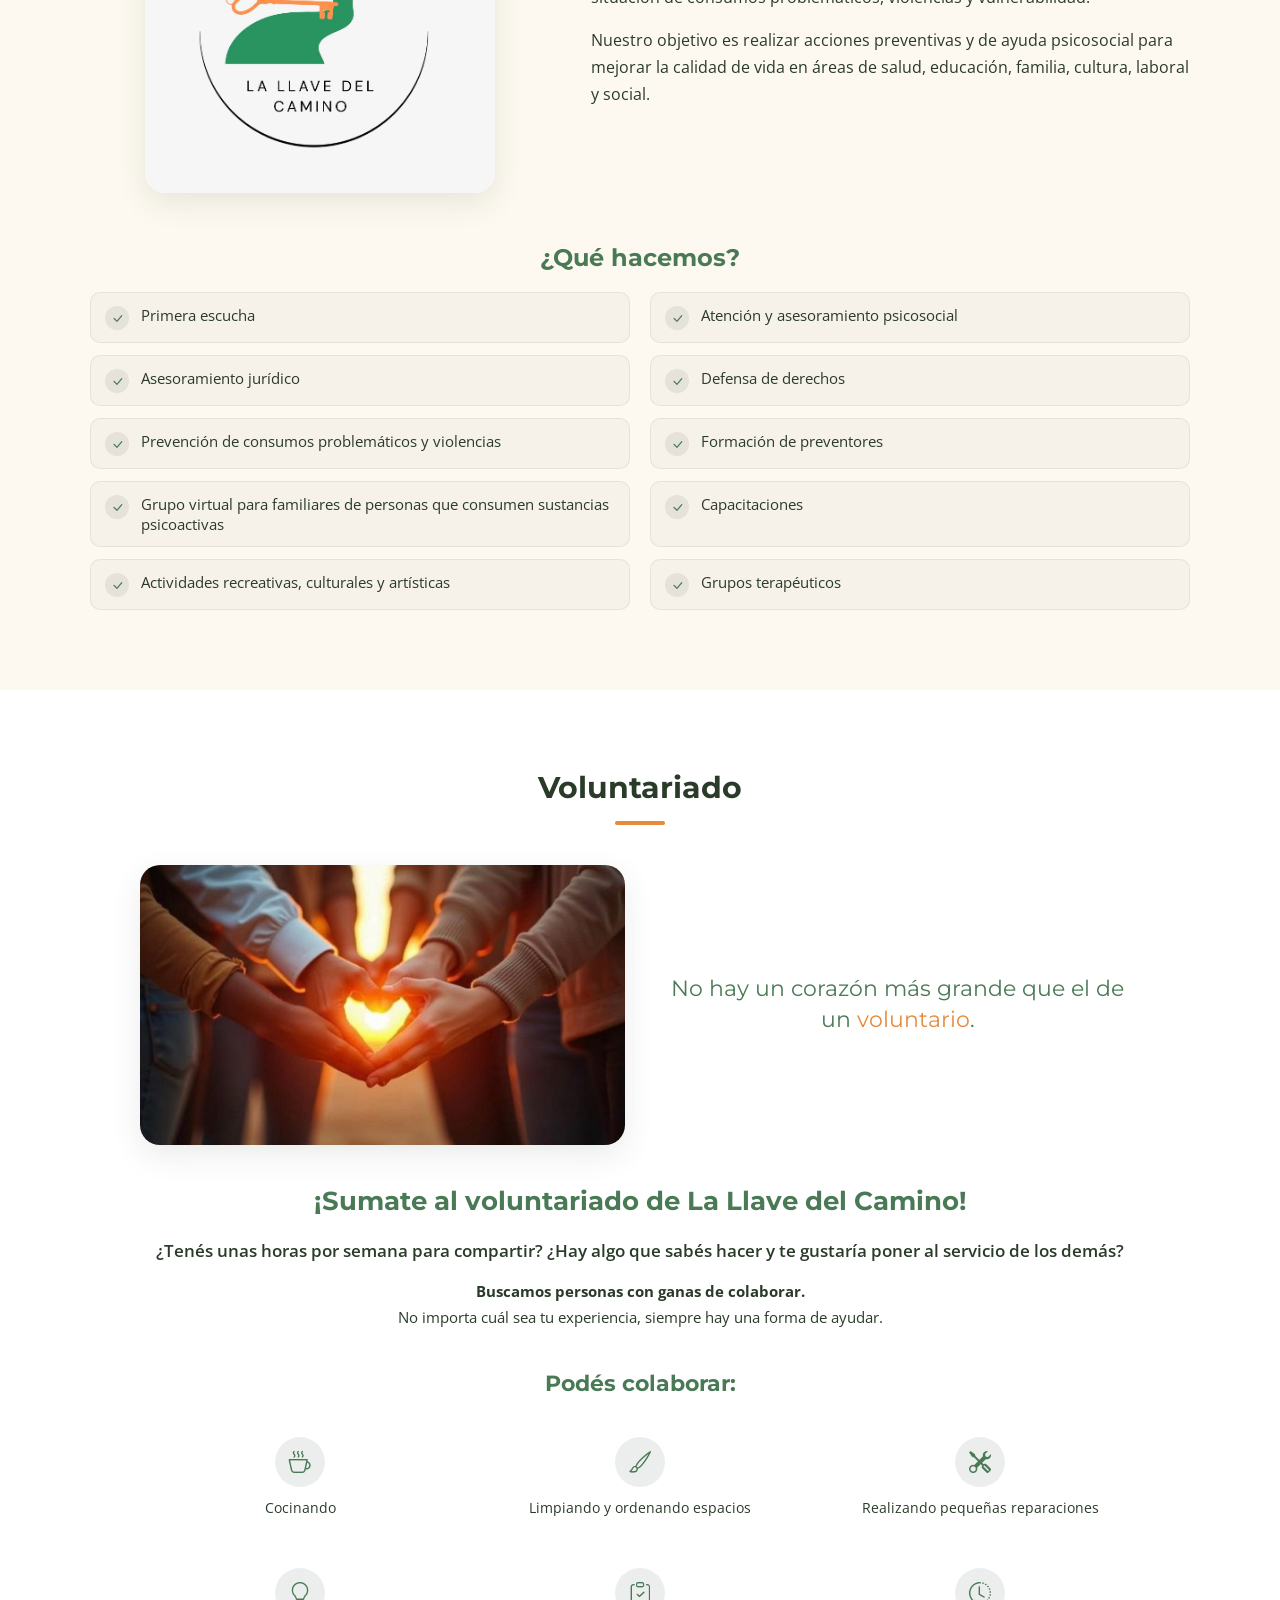
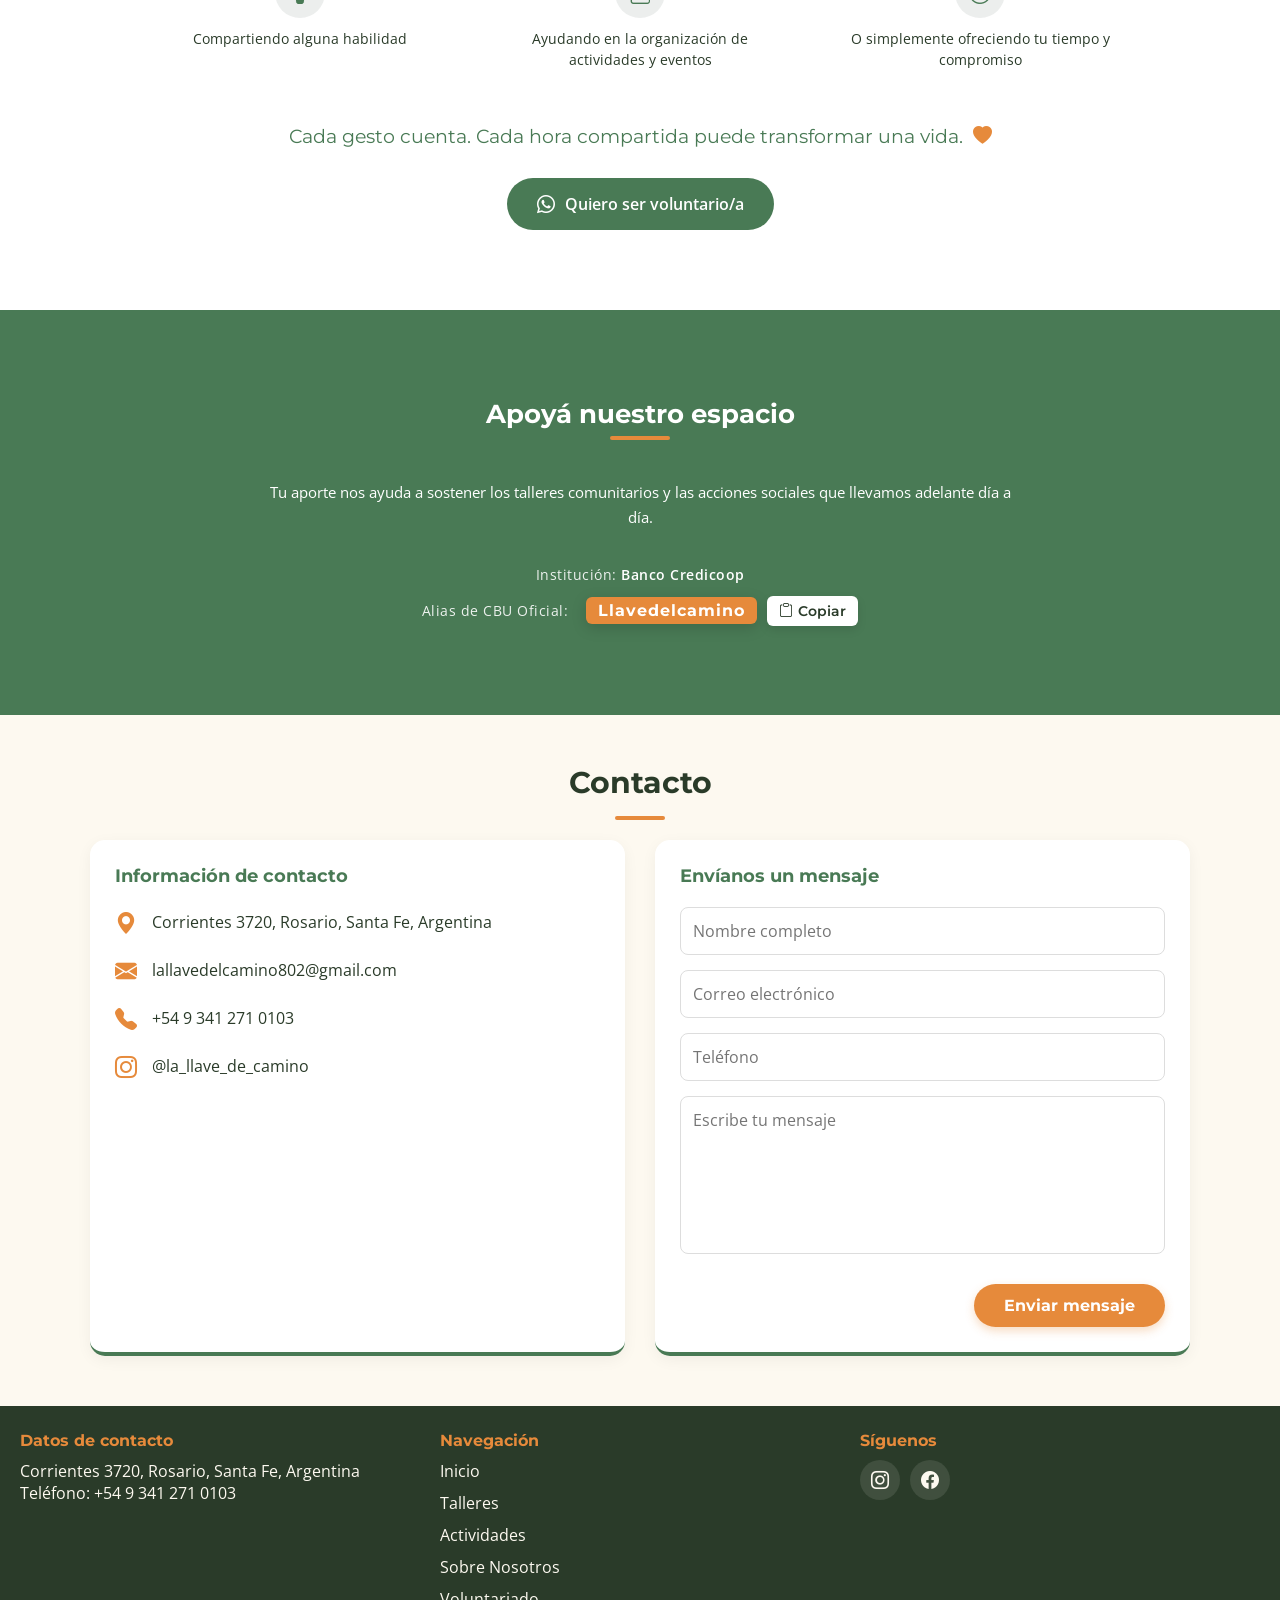
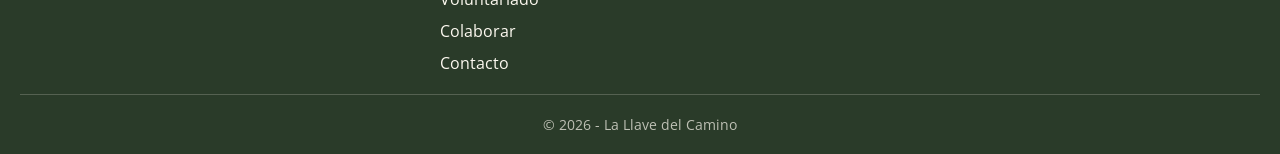
==== commit 6c135ac0: "Edicion de la direccion y mail en contacto, agregado de copiar al alias" ====
--- a/packages/frontend/src/index.html
+++ b/packages/frontend/src/index.html
@@ -1,774 +1,678 @@
 <!doctype html>
 <html lang="es">
-  <head>
-    <meta charset="UTF-8" />
-    <meta name="viewport" content="width=device-width, initial-scale=1.0" />
-    <title>La Llave del Camino</title>
-    <link rel="preconnect" href="https://fonts.googleapis.com" />
-    <link rel="preconnect" href="https://fonts.gstatic.com" crossorigin />
-    <link
-      href="https://fonts.googleapis.com/css2?family=Montserrat:wght@500;700&family=Open+Sans:wght@400;500&display=swap"
-      rel="stylesheet"
-    />
-    <link
-      rel="stylesheet"
-      href="https://cdn.jsdelivr.net/npm/bootstrap-icons@1.11.3/font/bootstrap-icons.min.css"
-    />
-    <link rel="stylesheet" href="css/global.css" />
-    <link rel="stylesheet" href="css/home.css" />
-    <link rel="stylesheet" href="css/talleres.css" />
-    <link rel="stylesheet" href="css/proyectos.css" />
-    <link rel="stylesheet" href="css/contacto.css" />
-    <link rel="stylesheet" href="css/sobreNosotros.css" />
-    <link rel="stylesheet" href="css/actividades.css" />
-    <link rel="stylesheet" href="css/voluntariado.css">
-    <link rel="stylesheet" href="css/colaborar.css" />
-    <link rel="icon" type="image/jpeg" href="img/LogoLlaveDelCamino.jpeg" />
-  </head>
-
-  <body>
-    <header>
-      <a href="#inicio" class="logo">
-        <img src="img/LogoLlaveDelCamino.jpeg" alt="Logo La Llave del Camino" />
-      </a>
-
-      <div class="hamburguer-menu" id="menuBtn">
-        <div class="line line-1"></div>
-        <div class="line line-2"></div>
-        <div class="line line-3"></div>
-      </div>
-
-      <nav class="navbar" id="navbar">
-        <ul class="nav-list">
-          <li class="nav-item" style="--i: 1">
-            <a href="#talleres" class="items">Talleres</a>
-          </li>
-          <li class="nav-item" style="--i: 2">
-            <a href="#actividades" class="items">Actividades</a>
-          </li>
-          <li class="nav-item" style="--i: 3">
-            <a href="#SobreNosotros" class="items">Sobre Nosotros</a>
-          </li>
-          <li class="nav-item" style="--i: 4">
-            <a href="#Voluntariado" class="items">Voluntariado</a>
-          </li>
-          <li class="nav-item" style="--i: 5">
-            <a href="#colaborar" class="items">Colaborar</a>
-          </li>
-          <li class="nav-item" style="--i: 6">
-            <a href="#contacto" class="items">Contacto</a>
-          </li>
-          <li>
-            <button
-              id="contrast-toggle"
-              class="contrast-btn"
-              aria-label="Cambiar modo de contraste"
-              title="Activar modo de alta legibilidad"
-            >
-              <svg
-                id="theme-icon"
-                width="24"
-                height="24"
-                viewBox="0 0 24 24"
-                fill="none"
-                stroke="currentColor"
-                stroke-width="2"
-                stroke-linecap="round"
-                stroke-linejoin="round"
-              ></svg>
+
+<head>
+  <meta charset="UTF-8" />
+  <meta name="viewport" content="width=device-width, initial-scale=1.0" />
+  <title>La Llave del Camino</title>
+  <link rel="preconnect" href="https://fonts.googleapis.com" />
+  <link rel="preconnect" href="https://fonts.gstatic.com" crossorigin />
+  <link
+    href="https://fonts.googleapis.com/css2?family=Montserrat:wght@500;700&family=Open+Sans:wght@400;500&display=swap"
+    rel="stylesheet" />
+  <link rel="stylesheet" href="https://cdn.jsdelivr.net/npm/bootstrap-icons@1.11.3/font/bootstrap-icons.min.css" />
+  <link rel="stylesheet" href="css/global.css" />
+  <link rel="stylesheet" href="css/home.css" />
+  <link rel="stylesheet" href="css/talleres.css" />
+  <link rel="stylesheet" href="css/proyectos.css" />
+  <link rel="stylesheet" href="css/contacto.css" />
+  <link rel="stylesheet" href="css/sobreNosotros.css" />
+  <link rel="stylesheet" href="css/actividades.css" />
+  <link rel="stylesheet" href="css/voluntariado.css">
+  <link rel="stylesheet" href="css/colaborar.css" />
+  <link rel="icon" type="image/jpeg" href="img/LogoLlaveDelCamino.jpeg" />
+</head>
+
+<body>
+  <header>
+    <a href="#inicio" class="logo">
+      <img src="img/LogoLlaveDelCamino.jpeg" alt="Logo La Llave del Camino" />
+    </a>
+
+    <div class="hamburguer-menu" id="menuBtn">
+      <div class="line line-1"></div>
+      <div class="line line-2"></div>
+      <div class="line line-3"></div>
+    </div>
+
+    <nav class="navbar" id="navbar">
+      <ul class="nav-list">
+        <li class="nav-item" style="--i: 1">
+          <a href="#talleres" class="items">Talleres</a>
+        </li>
+        <li class="nav-item" style="--i: 2">
+          <a href="#actividades" class="items">Actividades</a>
+        </li>
+        <li class="nav-item" style="--i: 3">
+          <a href="#SobreNosotros" class="items">Sobre Nosotros</a>
+        </li>
+        <li class="nav-item" style="--i: 4">
+          <a href="#Voluntariado" class="items">Voluntariado</a>
+        </li>
+        <li class="nav-item" style="--i: 5">
+          <a href="#colaborar" class="items">Colaborar</a>
+        </li>
+        <li class="nav-item" style="--i: 6">
+          <a href="#contacto" class="items">Contacto</a>
+        </li>
+        <li>
+          <button id="contrast-toggle" class="contrast-btn" aria-label="Cambiar modo de contraste"
+            title="Activar modo de alta legibilidad">
+            <svg id="theme-icon" width="24" height="24" viewBox="0 0 24 24" fill="none" stroke="currentColor"
+              stroke-width="2" stroke-linecap="round" stroke-linejoin="round"></svg>
+          </button>
+        </li>
+      </ul>
+    </nav>
+  </header>
+
+  <main>
+    <!-- ---- INICIO / HERO ---- -->
+    <div id="inicio"></div>
+    <section class="hero">
+      <div class="hero-content">
+        <h1>Un espacio de escucha, contención y oportunidades</h1>
+        <p>
+          Desde hace <span id="hero-trayectoria"></span> años acompañamos a
+          personas, familias y comunidades en Rosario, construyendo redes de
+          apoyo para la prevención y el abordaje integral de adicciones y
+          violencias.
+        </p>
+        <a href="#colaborar" class="btn-orange">Quiero colaborar</a>
+      </div>
+    </section>
+
+    <!-- ---- PILARES ---- -->
+    <section class="pilares">
+      <div class="section-header">
+        <span class="section-tag">Lo que hacemos</span>
+        <h2 class="section-title">Nuestros Ejes de Acción</h2>
+        <div class="section-divider"></div>
+      </div>
+      <div class="pilares-container">
+        <div class="pilar-card">
+          <div class="pilar-icon"><i class="bi bi-house-heart"></i></div>
+          <h3>Centro de Día</h3>
+          <p>
+            Prevención y asistencia integral para mujeres desde los 8 años en
+            situación de vulnerabilidad.
+          </p>
+        </div>
+        <div class="pilar-card">
+          <div class="pilar-icon"><i class="bi bi-tools"></i></div>
+          <h3>Talleres y Capacitación</h3>
+          <p>
+            Espacios de arteterapia, tejido, panificado para aprender, música,
+            taller de arte y cocina kids, marroquineria.
+          </p>
+        </div>
+        <div class="pilar-card">
+          <div class="pilar-icon"><i class="bi bi-people"></i></div>
+          <h3>Prevención Comunitaria</h3>
+          <p>
+            Abordaje activo en colegios de Rosario y en ámbitos deportivos
+            para la prevención y contención de adicciones y violencias.
+          </p>
+        </div>
+      </div>
+    </section>
+
+    <!-- ---- PROYECTOS ---- -->
+    <section class="seccion-proyectos" id="proyectos">
+      <div class="section-header">
+        <h2 class="section-title">Proyectos</h2>
+        <div class="section-divider"></div>
+      </div>
+
+      <div class="proyectos-timeline">
+        <article class="proyecto-item">
+          <div class="proyecto-icono"><i class="bi bi-house-door"></i></div>
+          <div class="proyecto-texto">
+            <h3>Refugio</h3>
+            <p>Para personas en situación de calle</p>
+          </div>
+        </article>
+
+        <article class="proyecto-item">
+          <div class="proyecto-icono"><i class="bi bi-door-open"></i></div>
+          <div class="proyecto-texto">
+            <h3>Casa de medio camino</h3>
+            <p>Para mujeres y hombres</p>
+          </div>
+        </article>
+
+        <article class="proyecto-item">
+          <div class="proyecto-icono"><i class="bi bi-hearts"></i></div>
+          <div class="proyecto-texto">
+            <h3>Casa de contención</h3>
+            <p>Para niñas adolescentes</p>
+          </div>
+        </article>
+
+        <article class="proyecto-item">
+          <div class="proyecto-icono"><i class="bi bi-heart-pulse"></i></div>
+          <div class="proyecto-texto">
+            <h3>Casa de Rehabilitación</h3>
+            <p>Para mujeres junto a sus hijos menores de edad</p>
+          </div>
+        </article>
+
+        <article class="proyecto-item proyecto-item--activo">
+          <div class="proyecto-icono"><i class="bi bi-sun"></i></div>
+          <div class="proyecto-texto">
+            <h3>Centro de día <span class="badge-activo">ACTIVO</span></h3>
+            <p>Para mujeres y sus niños/as</p>
+          </div>
+        </article>
+      </div>
+    </section>
+
+    <!-- ---- IMPACTO ---- -->
+    <section class="impacto">
+      <div class="impacto-container">
+        <div class="impacto-item">
+          <span class="number" id="anios-trayectoria"></span>
+          <p>Años de trayectoria</p>
+        </div>
+        <div class="impacto-item">
+          <span class="number">+150</span>
+          <p>Personas acompañadas</p>
+        </div>
+        <div class="impacto-item">
+          <span class="number"><i class="bi bi-check-circle-fill"></i></span>
+          <p>Todos los talleres activos</p>
+        </div>
+      </div>
+    </section>
+
+    <!-- ---- TALLERES ---- -->
+    <section class="seccion-talleres" id="talleres">
+      <div class="section-header">
+        <span class="section-tag">Nuestras Actividades</span>
+        <h2 class="section-title">Talleres y Capacitación</h2>
+        <p class="section-subtitle">
+          Espacios de encuentro, aprendizaje, creatividad y acompañamiento
+          para todas las edades en el Centro de Día.
+        </p>
+        <div class="section-divider"></div>
+      </div>
+
+      <div class="talleres-grid" id="talleresGrid"></div>
+      <div class="talleres-acordeon" id="talleresAcordeon"></div>
+    </section>
+
+    <div class="taller-modal-overlay" id="tallerModalOverlay">
+      <div class="taller-modal" role="dialog" aria-modal="true" aria-labelledby="tallerModalTitulo">
+        <button class="taller-modal-cerrar" id="tallerModalCerrar" aria-label="Cerrar">
+          &times;
+        </button>
+        <div class="taller-modal-icono"><i id="tallerModalIcono"></i></div>
+        <span class="taller-modal-horario" id="tallerModalHorario"></span>
+        <h3 id="tallerModalTitulo"></h3>
+        <p id="tallerModalDescripcion"></p>
+        <a href="#contacto" class="btn-orange" id="tallerModalCta"></a>
+      </div>
+    </div>
+
+    <!-- ACTIVIDADES / GALERÍA -->
+    <div class="actividad-modal-overlay" id="actividadModalOverlay">
+      <div class="actividad-modal" role="dialog" aria-modal="true" aria-labelledby="actividadModalTitulo">
+        <button class="actividad-modal-cerrar" id="actividadModalCerrar" aria-label="Cerrar">
+          &times;
+        </button>
+        <div class="actividad-modal-img-container">
+          <img src="" id="actividadModalImg" alt="" />
+        </div>
+        <div class="actividad-modal-info">
+          <h3 id="actividadModalTitulo"></h3>
+          <p id="actividadModalDescripcion"></p>
+        </div>
+      </div>
+    </div>
+
+    <section class="seccion-actividades" id="actividades">
+      <div class="section-header">
+        <span class="section-tag">Nuestra Trayectoria</span>
+        <h2 class="section-title">Actividades e Impacto Institucional</h2>
+        <p class="section-subtitle">Un recorrido visual por nuestras acciones comunitarias, encuentros institucionales y
+          el crecimiento de nuestro espacio.</p>
+        <div class="section-divider"></div>
+      </div>
+
+      <div class="carrusel-container">
+        <div class="carrusel-track">
+          <div class="carrusel-item" data-titulo="Prevención en el Deporte"
+            data-descripcion="Actividad en el gimnasio enfocada en la prevención del consumo problemático a través de las prácticas deportivas.">
+            <div class="carrusel-img-wrapper">
+              <img src="img/prevencion-deporte.jpeg" alt="Prevención del consumo problemático en el deporte" />
+              <div class="carrusel-item-overlay">
+                <span>Ver más detalles</span>
+              </div>
+            </div>
+            <div class="carrusel-item-bar">
+              <h4>Prevención en el Deporte</h4>
+              <span class="carrusel-item-btn">+</span>
+            </div>
+          </div>
+
+          <div class="carrusel-item" data-titulo="Reunión Institucional"
+            data-descripcion="El día 26 de junio en Casa Rosada se entregó una carpeta institucional con todo el trabajo que se viene haciendo y con todos los proyectos que tiene la asociación civil La Llave del Camino. Fue dirigida al presidente Javier Milei.">
+            <div class="carrusel-img-wrapper">
+              <img src="img/reunion-institucional.jpeg" alt="Entrega de carpeta en Casa Rosada" />
+              <div class="carrusel-item-overlay">
+                <span>Ver más detalles</span>
+              </div>
+            </div>
+            <div class="carrusel-item-bar">
+              <h4>Reunión Institucional</h4>
+              <span class="carrusel-item-btn">+</span>
+            </div>
+          </div>
+
+          <div class="carrusel-item" data-titulo="Madres Territoriales"
+            data-descripcion="Acción comunitaria y de articulación junto a la organización Madres Territoriales - Línea Fundadora.">
+            <div class="carrusel-img-wrapper">
+              <img src="img/madres-territoriales.jpeg" alt="Madres Territoriales Línea Fundadora" />
+              <div class="carrusel-item-overlay">
+                <span>Ver más detalles</span>
+              </div>
+            </div>
+            <div class="carrusel-item-bar">
+              <h4>Madres Territoriales</h4>
+              <span class="carrusel-item-btn">+</span>
+            </div>
+          </div>
+
+          <div class="carrusel-item" data-titulo="Espacio de Mujeres"
+            data-descripcion="Desarrollo de las actividades, talleres y encuentros comunitarios específicos de este sector.">
+            <div class="carrusel-img-wrapper">
+              <img src="img/espacio-mujeres.jpeg" alt="Espacio de Mujeres" />
+              <div class="carrusel-item-overlay">
+                <span>Ver más detalles</span>
+              </div>
+            </div>
+            <div class="carrusel-item-bar">
+              <h4>Espacio de Mujeres</h4>
+              <span class="carrusel-item-btn">+</span>
+            </div>
+          </div>
+
+          <div class="carrusel-item" data-titulo="Evento Solidario"
+            data-descripcion="Evento solidario con el apoyo del Dr. Horacio Tabares. También nos acompañaron José Luis Pietro y Vicente Fornet, escritores de los libros 'Reflexiones para el alma'.">
+            <div class="carrusel-img-wrapper">
+              <img src="img/evento-solidario-1.jpeg" alt="Evento solidario" />
+              <div class="carrusel-item-overlay">
+                <span>Ver más detalles</span>
+              </div>
+            </div>
+            <div class="carrusel-item-bar">
+              <h4>Evento Solidario</h4>
+              <span class="carrusel-item-btn">+</span>
+            </div>
+          </div>
+
+          <div class="carrusel-item" data-titulo="Prensa y Difusión"
+            data-descripcion="Invitación y participación en programas de radio en Uruguay FM 91.9 MHz ('Hablemos con Lina') para visibilizar el trabajo territorial y comunitario de la ONG La Llave del Camino.">
+            <div class="carrusel-img-wrapper">
+              <img src="img/radio.jpg" alt="Prensa y Difusión en radio" />
+              <div class="carrusel-item-overlay">
+                <span>Ver más detalles</span>
+              </div>
+            </div>
+            <div class="carrusel-item-bar">
+              <h4>Prensa y Difusión</h4>
+              <span class="carrusel-item-btn">+</span>
+            </div>
+          </div>
+
+          <div class="carrusel-item" data-titulo="Encuentro en el Senado"
+            data-descripcion="Fotos del Senado de la Nación cuando la presidenta de La Llave del Camino, Gabriela Milioto, fue convocada para participar del debate sobre la reforma de la ley de Salud Mental que se trata en el Senado. Se invitó a profesionales de toda la Argentina para debatir si debe existir una reforma o si la ley actual debe continuar igual.">
+            <div class="carrusel-img-wrapper">
+              <img src="img/senado.jpeg" alt="Senado de la Nación" />
+              <div class="carrusel-item-overlay">
+                <span>Ver más detalles</span>
+              </div>
+            </div>
+            <div class="carrusel-item-bar">
+              <h4>Encuentro en el Senado</h4>
+              <span class="carrusel-item-btn">+</span>
+            </div>
+          </div>
+
+          <div class="carrusel-item" data-titulo="Infraestructura"
+            data-descripcion="Registro fotográfico de las obras de restauración, pintura y puesta en valor de la sede actual de nuestra organización.">
+            <div class="carrusel-img-wrapper">
+              <img src="img/infraestructura.jpeg" alt="Obras en la sede" />
+              <div class="carrusel-item-overlay">
+                <span>Ver más detalles</span>
+              </div>
+            </div>
+            <div class="carrusel-item-bar">
+              <h4>Infraestructura y Crecimiento</h4>
+              <span class="carrusel-item-btn">+</span>
+            </div>
+          </div>
+
+          <div class="carrusel-item" data-titulo="Congreso en Buenos Aires"
+            data-descripcion="Participación activa y debate institucional en el marco del Congreso nacional desarrollado en Buenos Aires.">
+            <div class="carrusel-img-wrapper">
+              <img src="img/congreso.jpeg" alt="Congreso de la ONG" />
+              <div class="carrusel-item-overlay">
+                <span>Ver más detalles</span>
+              </div>
+            </div>
+            <div class="carrusel-item-bar">
+              <h4>Congreso en Buenos Aires</h4>
+              <span class="carrusel-item-btn">+</span>
+            </div>
+          </div>
+
+          <div class="carrusel-item" data-titulo="Acción Comunitaria"
+            data-descripcion="Jornada de corte de cabello totalmente gratuito realizada en el centro de día de la asociación civil La Llave del Camino, en colaboración con la escuela de peluquería Norma Castro.">
+            <div class="carrusel-img-wrapper">
+              <img src="img/corte.jpeg" alt="Corte de cabello gratuito" />
+              <div class="carrusel-item-overlay">
+                <span>Ver más detalles</span>
+              </div>
+            </div>
+            <div class="carrusel-item-bar">
+              <h4>Acción Comunitaria</h4>
+              <span class="carrusel-item-btn">+</span>
+            </div>
+          </div>
+
+          <div class="carrusel-item" data-titulo="Talleres de Capacitación"
+            data-descripcion="Taller de prevención integral llevado a cabo con estudiantes de 4° y 5° año en una escuela secundaria de Rosario, provincia de Santa Fe. En el espacio no solo se abordó la prevención de adicciones sino también violencias y dinámicas de resolución pacífica de conflictos.">
+            <div class="carrusel-img-wrapper">
+              <img src="img/capacitacion (1).jpeg" alt="Capacitación secundaria Rosario" />
+              <div class="carrusel-item-overlay">
+                <span>Ver más detalles</span>
+              </div>
+            </div>
+            <div class="carrusel-item-bar">
+              <h4>Talleres de Capacitación</h4>
+              <span class="carrusel-item-btn">+</span>
+            </div>
+          </div>
+        </div>
+
+        <button class="carrusel-btn btn-prev" aria-label="Anterior">
+          &#10094;
+        </button>
+        <button class="carrusel-btn btn-next" aria-label="Siguiente">
+          &#10095;
+        </button>
+      </div>
+    </section>
+
+    <!-- SOBRE NOSOTROS -->
+    <section id="SobreNosotros" class="seccion-sobreNosotros">
+      <div class="section-header">
+        <h2 class="section-title">Sobre Nosotros</h2>
+        <div class="section-divider"></div>
+      </div>
+
+      <div class="about-content-wrapper">
+        <div class="about-top">
+          <div class="about-logo">
+            <img src="img/LogoLlaveDelCamino.jpeg" alt="Logo La Llave del Camino" />
+          </div>
+          <div class="about-block">
+            <h2>¿Quiénes somos?</h2>
+            <p>
+              Somos una ONG sin fines de lucro que acompaña a personas y
+              familias en situación de consumos problemáticos, violencias y
+              vulnerabilidad.
+            </p>
+            <p>
+              Nuestro objetivo es realizar acciones preventivas y de ayuda
+              psicosocial para mejorar la calidad de vida en áreas de salud,
+              educación, familia, cultura, laboral y social.
+            </p>
+          </div>
+        </div>
+
+        <div class="about-bottom">
+          <h2>¿Qué hacemos?</h2>
+          <ul class="lista-que-hacemos">
+            <li><i class="bi bi-check-lg"></i> Primera escucha</li>
+            <li>
+              <i class="bi bi-check-lg"></i> Atención y asesoramiento
+              psicosocial
+            </li>
+            <li><i class="bi bi-check-lg"></i> Asesoramiento jurídico</li>
+            <li><i class="bi bi-check-lg"></i> Defensa de derechos</li>
+            <li>
+              <i class="bi bi-check-lg"></i> Prevención de consumos
+              problemáticos y violencias
+            </li>
+            <li><i class="bi bi-check-lg"></i> Formación de preventores</li>
+            <li>
+              <i class="bi bi-check-lg"></i> Grupo virtual para familiares de
+              personas que consumen sustancias psicoactivas
+            </li>
+            <li><i class="bi bi-check-lg"></i> Capacitaciones</li>
+            <li>
+              <i class="bi bi-check-lg"></i> Actividades recreativas,
+              culturales y artísticas
+            </li>
+            <li><i class="bi bi-check-lg"></i> Grupos terapéuticos</li>
+          </ul>
+        </div>
+      </div>
+    </section>
+
+    <!-- ---- VOLUNTARIADO ---- -->
+    <section id="Voluntariado" class="seccion-voluntariado">
+      <div class="section-header">
+        <h2 class="section-title">Voluntariado</h2>
+        <div class="section-divider"></div>
+      </div>
+
+      <div class="voluntariado-content-wrapper">
+
+        <div class="voluntariado-intro">
+          <div class="voluntariado-img">
+            <img src="img/voluntariado.jpeg" alt="Manos formando un corazón">
+          </div>
+          <div class="voluntariado-quote">
+            <p>No hay un corazón más grande que el de un <span>voluntario</span>.</p>
+          </div>
+        </div>
+
+        <div class="voluntariado-texto">
+          <h3>¡Sumate al voluntariado de La Llave del Camino!</h3>
+          <p class="voluntariado-preguntas">¿Tenés unas horas por semana para compartir? ¿Hay algo que sabés
+            hacer y te gustaría poner al servicio de los demás?</p>
+          <p class="voluntariado-bajada">
+            <strong>Buscamos personas con ganas de colaborar.</strong><br>
+            No importa cuál sea tu experiencia, siempre hay una forma de ayudar.
+          </p>
+        </div>
+
+        <div class="voluntariado-colabora">
+          <h3>Podés colaborar:</h3>
+          <div class="colabora-grid">
+            <div class="colabora-item">
+              <i class="bi bi-cup-hot"></i>
+              <p>Cocinando</p>
+            </div>
+            <div class="colabora-item">
+              <i class="bi bi-brush"></i>
+              <p>Limpiando y ordenando espacios</p>
+            </div>
+            <div class="colabora-item">
+              <i class="bi bi-tools"></i>
+              <p>Realizando pequeñas reparaciones</p>
+            </div>
+            <div class="colabora-item">
+              <i class="bi bi-lightbulb"></i>
+              <p>Compartiendo alguna habilidad</p>
+            </div>
+            <div class="colabora-item">
+              <i class="bi bi-clipboard-check"></i>
+              <p>Ayudando en la organización de actividades y eventos</p>
+            </div>
+            <div class="colabora-item">
+              <i class="bi bi-clock-history"></i>
+              <p>O simplemente ofreciendo tu tiempo y compromiso</p>
+            </div>
+          </div>
+        </div>
+
+        <p class="voluntariado-cierre">Cada gesto cuenta. Cada hora compartida puede transformar una vida.
+          <i class="bi bi-heart-fill"></i>
+        </p>
+
+        <div class="voluntariado-cta">
+          <a href="https://wa.me/5493412710103?text=Hola!%20Quiero%20sumarme%20al%20voluntariado%20de%20La%20Llave%20del%20Camino"
+            class="btn-voluntariado" target="_blank">
+            <i class="bi bi-whatsapp"></i>
+            Quiero ser voluntario/a
+          </a>
+        </div>
+
+      </div>
+    </section>
+
+    <!-- ---- COLABORACIÓN ---- -->
+    <section id="colaborar" class="seccion-donaciones">
+      <div class="donaciones-container">
+        <div class="section-header">
+          <h2 class="section-title">Apoyá nuestro espacio</h2>
+          <div class="section-divider"></div>
+        </div>
+
+        <p class="donaciones-intro">
+          Tu aporte nos ayuda a sostener los talleres comunitarios y las
+          acciones sociales que llevamos adelante día a día.
+        </p>
+
+        <div class="donaciones-bloque-datos">
+          <p class="donaciones-dato-item">
+            <span class="dato-label">Institución:</span>
+            <span class="dato-valor">Banco Credicoop</span>
+          </p>
+          <p class="donaciones-dato-item alias-wrapper">
+            <span class="dato-label">Alias de CBU Oficial:</span>
+            <span id="aliasTexto" class="dato-valor alias-resaltado">Llavedelcamino</span>
+            <button id="btnCopiar" class="btn-copiar" title="Copiar alias">
+              <i class="bi bi-clipboard"></i> Copiar
             </button>
-          </li>
+            <span id="mensajeCopiado" class="copiado-aviso">¡Copiado!</span>
+          </p>
+        </div>
+      </div>
+    </section>
+
+    <!-- ---- CONTACTO ---- -->
+    <section class="contacto" id="contacto">
+      <div class="section-header">
+        <h2 class="section-title">Contacto</h2>
+        <div class="section-divider"></div>
+      </div>
+      <div class="contacto-container">
+        <div class="contacto-info">
+          <h3>Información de contacto</h3>
+          <div class="info-item">
+            <i class="bi bi-geo-alt-fill"></i>
+            <p>
+              <a href="https://www.google.com/maps/search/?api=1&query=Corrientes+3720,+Rosario,+Santa+Fe,+Argentina"
+                target="_blank" rel="noopener noreferrer">
+                Corrientes 3720, Rosario, Santa Fe, Argentina
+              </a>
+            </p>
+          </div>
+          <div class="info-item">
+            <i class="bi bi-envelope-fill"></i>
+            <p><a href="mailto:lallavedelcamino802@gmail.com">lallavedelcamino802@gmail.com</a></p>
+          </div>
+          <div class="info-item">
+            <i class="bi bi-telephone-fill"></i>
+            <p> <a href="https://wa.me/5493412710103" target="_blank" rel="noopener noreferrer">
+                +54 9 341 271 0103
+              </a></p>
+          </div>
+          <div class="info-item">
+            <i class="bi bi-instagram"></i>
+            <p>
+              <a href="https://www.instagram.com/la_llave_de_camino/" target="_blank" rel="noopener noreferrer">
+                @la_llave_de_camino
+              </a>
+            </p>
+          </div>
+        </div>
+        <div class="contacto-form">
+          <h3>Envíanos un mensaje</h3>
+          <form id="contactForm">
+            <input type="text" id="nombre" placeholder="Nombre completo" required />
+            <input type="email" id="email" placeholder="Correo electrónico" required />
+            <input type="tel" id="telefono" placeholder="Teléfono" />
+            <textarea id="mensaje" rows="6" placeholder="Escribe tu mensaje" required></textarea>
+            <button type="submit" class="btn-orange">Enviar mensaje</button>
+          </form>
+        </div>
+      </div>
+    </section>
+  </main>
+
+  <footer>
+    <div class="footer-sections">
+      <div class="footer-col">
+        <h3>Datos de contacto</h3>
+        <p>
+          <a href="https://www.google.com/maps/search/?api=1&query=Corrientes+3720,+Rosario,+Santa+Fe,+Argentina"
+            target="_blank" rel="noopener noreferrer">
+            Corrientes 3720, Rosario, Santa Fe, Argentina
+          </a>
+        </p>
+        <p>
+          Teléfono:
+          <a href="https://wa.me/5493412710103" target="_blank" rel="noopener noreferrer">
+            +54 9 341 271 0103
+          </a>
+        </p>
+      </div>
+
+      <div class="footer-col">
+        <h3>Navegación</h3>
+        <ul>
+          <li><a href="#inicio">Inicio</a></li>
+          <li><a href="#talleres">Talleres</a></li>
+          <li><a href="#actividades">Actividades</a></li>
+          <li><a href="#SobreNosotros">Sobre Nosotros</a></li>
+          <li><a href="#Voluntariado">Voluntariado</a></li>
+          <li><a href="#colaborar">Colaborar</a></li>
+          <li><a href="#contacto">Contacto</a></li>
         </ul>
-      </nav>
-    </header>
-
-    <main>
-      <!-- ---- INICIO / HERO ---- -->
-      <div id="inicio"></div>
-      <section class="hero">
-        <div class="hero-content">
-          <h1>Un espacio de escucha, contención y oportunidades</h1>
-          <p>
-            Desde hace <span id="hero-trayectoria"></span> años acompañamos a
-            personas, familias y comunidades en Rosario, construyendo redes de
-            apoyo para la prevención y el abordaje integral de adicciones y
-            violencias.
-          </p>
-          <a href="#colaborar" class="btn-orange">Quiero colaborar</a>
-        </div>
-      </section>
-
-      <!-- ---- PILARES ---- -->
-      <section class="pilares">
-        <div class="section-header">
-          <span class="section-tag">Lo que hacemos</span>
-          <h2 class="section-title">Nuestros Ejes de Acción</h2>
-          <div class="section-divider"></div>
-        </div>
-        <div class="pilares-container">
-          <div class="pilar-card">
-            <div class="pilar-icon"><i class="bi bi-house-heart"></i></div>
-            <h3>Centro de Día</h3>
-            <p>
-              Prevención y asistencia integral para mujeres desde los 8 años en
-              situación de vulnerabilidad.
-            </p>
-          </div>
-          <div class="pilar-card">
-            <div class="pilar-icon"><i class="bi bi-tools"></i></div>
-            <h3>Talleres y Capacitación</h3>
-            <p>
-              Espacios de arteterapia, tejido, panificado para aprender, música,
-              taller de arte y cocina kids, marroquineria.
-            </p>
-          </div>
-          <div class="pilar-card">
-            <div class="pilar-icon"><i class="bi bi-people"></i></div>
-            <h3>Prevención Comunitaria</h3>
-            <p>
-              Abordaje activo en colegios de Rosario y en ámbitos deportivos
-              para la prevención y contención de adicciones y violencias.
-            </p>
-          </div>
-        </div>
-      </section>
-
-      <!-- ---- PROYECTOS ---- -->
-      <section class="seccion-proyectos" id="proyectos">
-        <div class="section-header">
-          <h2 class="section-title">Proyectos</h2>
-          <div class="section-divider"></div>
-        </div>
-
-        <div class="proyectos-timeline">
-          <article class="proyecto-item">
-            <div class="proyecto-icono"><i class="bi bi-house-door"></i></div>
-            <div class="proyecto-texto">
-              <h3>Refugio</h3>
-              <p>Para personas en situación de calle</p>
-            </div>
-          </article>
-
-          <article class="proyecto-item">
-            <div class="proyecto-icono"><i class="bi bi-door-open"></i></div>
-            <div class="proyecto-texto">
-              <h3>Casa de medio camino</h3>
-              <p>Para mujeres y hombres</p>
-            </div>
-          </article>
-
-          <article class="proyecto-item">
-            <div class="proyecto-icono"><i class="bi bi-hearts"></i></div>
-            <div class="proyecto-texto">
-              <h3>Casa de contención</h3>
-              <p>Para niñas adolescentes</p>
-            </div>
-          </article>
-
-          <article class="proyecto-item">
-            <div class="proyecto-icono"><i class="bi bi-heart-pulse"></i></div>
-            <div class="proyecto-texto">
-              <h3>Casa de Rehabilitación</h3>
-              <p>Para mujeres junto a sus hijos menores de edad</p>
-            </div>
-          </article>
-
-          <article class="proyecto-item proyecto-item--activo">
-            <div class="proyecto-icono"><i class="bi bi-sun"></i></div>
-            <div class="proyecto-texto">
-              <h3>Centro de día <span class="badge-activo">ACTIVO</span></h3>
-              <p>Para mujeres y sus niños/as</p>
-            </div>
-          </article>
-        </div>
-      </section>
-
-      <!-- ---- IMPACTO ---- -->
-      <section class="impacto">
-        <div class="impacto-container">
-          <div class="impacto-item">
-            <span class="number" id="anios-trayectoria"></span>
-            <p>Años de trayectoria</p>
-          </div>
-          <div class="impacto-item">
-            <span class="number">+150</span>
-            <p>Personas acompañadas</p>
-          </div>
-          <div class="impacto-item">
-            <span class="number"><i class="bi bi-check-circle-fill"></i></span>
-            <p>Todos los talleres activos</p>
-          </div>
-        </div>
-      </section>
-
-      <!-- ---- TALLERES ---- -->
-      <section class="seccion-talleres" id="talleres">
-        <div class="section-header">
-          <span class="section-tag">Nuestras Actividades</span>
-          <h2 class="section-title">Talleres y Capacitación</h2>
-          <p class="section-subtitle">
-            Espacios de encuentro, aprendizaje, creatividad y acompañamiento
-            para todas las edades en el Centro de Día.
-          </p>
-          <div class="section-divider"></div>
-        </div>
-
-        <div class="talleres-grid" id="talleresGrid"></div>
-        <div class="talleres-acordeon" id="talleresAcordeon"></div>
-      </section>
-
-      <div class="taller-modal-overlay" id="tallerModalOverlay">
-        <div
-          class="taller-modal"
-          role="dialog"
-          aria-modal="true"
-          aria-labelledby="tallerModalTitulo"
-        >
-          <button
-            class="taller-modal-cerrar"
-            id="tallerModalCerrar"
-            aria-label="Cerrar"
-          >
-            &times;
-          </button>
-          <div class="taller-modal-icono"><i id="tallerModalIcono"></i></div>
-          <span class="taller-modal-horario" id="tallerModalHorario"></span>
-          <h3 id="tallerModalTitulo"></h3>
-          <p id="tallerModalDescripcion"></p>
-          <a href="#contacto" class="btn-orange" id="tallerModalCta"></a>
-        </div>
-      </div>
-
-      <!-- ACTIVIDADES / GALERÍA -->
-      <div class="actividad-modal-overlay" id="actividadModalOverlay">
-        <div
-          class="actividad-modal"
-          role="dialog"
-          aria-modal="true"
-          aria-labelledby="actividadModalTitulo"
-        >
-          <button
-            class="actividad-modal-cerrar"
-            id="actividadModalCerrar"
-            aria-label="Cerrar"
-          >
-            &times;
-          </button>
-          <div class="actividad-modal-img-container">
-            <img src="" id="actividadModalImg" alt="" />
-          </div>
-          <div class="actividad-modal-info">
-            <h3 id="actividadModalTitulo"></h3>
-            <p id="actividadModalDescripcion"></p>
-          </div>
-        </div>
-      </div>
-
-        <section class="seccion-actividades" id="actividades">
-            <div class="section-header">
-                <span class="section-tag">Nuestra Trayectoria</span>
-                <h2 class="section-title">Actividades e Impacto Institucional</h2>
-                <p class="section-subtitle">Un recorrido visual por nuestras acciones comunitarias, encuentros institucionales y el crecimiento de nuestro espacio.</p>
-                <div class="section-divider"></div>
-            </div>
-
-        <div class="carrusel-container">
-          <div class="carrusel-track">
-            <div
-              class="carrusel-item"
-              data-titulo="Prevención en el Deporte"
-              data-descripcion="Actividad en el gimnasio enfocada en la prevención del consumo problemático a través de las prácticas deportivas."
-            >
-              <div class="carrusel-img-wrapper">
-                <img
-                  src="img/prevencion-deporte.jpeg"
-                  alt="Prevención del consumo problemático en el deporte"
-                />
-                <div class="carrusel-item-overlay">
-                  <span>Ver más detalles</span>
-                </div>
-              </div>
-              <div class="carrusel-item-bar">
-                <h4>Prevención en el Deporte</h4>
-                <span class="carrusel-item-btn">+</span>
-              </div>
-            </div>
-
-            <div
-              class="carrusel-item"
-              data-titulo="Reunión Institucional"
-              data-descripcion="El día 26 de junio en Casa Rosada se entregó una carpeta institucional con todo el trabajo que se viene haciendo y con todos los proyectos que tiene la asociación civil La Llave del Camino. Fue dirigida al presidente Javier Milei."
-            >
-              <div class="carrusel-img-wrapper">
-                <img
-                  src="img/reunion-institucional.jpeg"
-                  alt="Entrega de carpeta en Casa Rosada"
-                />
-                <div class="carrusel-item-overlay">
-                  <span>Ver más detalles</span>
-                </div>
-              </div>
-              <div class="carrusel-item-bar">
-                <h4>Reunión Institucional</h4>
-                <span class="carrusel-item-btn">+</span>
-              </div>
-            </div>
-
-            <div
-              class="carrusel-item"
-              data-titulo="Madres Territoriales"
-              data-descripcion="Acción comunitaria y de articulación junto a la organización Madres Territoriales - Línea Fundadora."
-            >
-              <div class="carrusel-img-wrapper">
-                <img
-                  src="img/madres-territoriales.jpeg"
-                  alt="Madres Territoriales Línea Fundadora"
-                />
-                <div class="carrusel-item-overlay">
-                  <span>Ver más detalles</span>
-                </div>
-              </div>
-              <div class="carrusel-item-bar">
-                <h4>Madres Territoriales</h4>
-                <span class="carrusel-item-btn">+</span>
-              </div>
-            </div>
-
-            <div
-              class="carrusel-item"
-              data-titulo="Espacio de Mujeres"
-              data-descripcion="Desarrollo de las actividades, talleres y encuentros comunitarios específicos de este sector."
-            >
-              <div class="carrusel-img-wrapper">
-                <img
-                  src="img/espacio-mujeres.jpeg"
-                  alt="Espacio de Mujeres"
-                />
-                <div class="carrusel-item-overlay">
-                  <span>Ver más detalles</span>
-                </div>
-              </div>
-              <div class="carrusel-item-bar">
-                <h4>Espacio de Mujeres</h4>
-                <span class="carrusel-item-btn">+</span>
-              </div>
-            </div>
-
-            <div
-              class="carrusel-item"
-              data-titulo="Evento Solidario"
-              data-descripcion="Evento solidario con el apoyo del Dr. Horacio Tabares. También nos acompañaron José Luis Pietro y Vicente Fornet, escritores de los libros 'Reflexiones para el alma'."
-            >
-              <div class="carrusel-img-wrapper">
-                <img
-                  src="img/evento-solidario-1.jpeg"
-                  alt="Evento solidario"
-                />
-                <div class="carrusel-item-overlay">
-                  <span>Ver más detalles</span>
-                </div>
-              </div>
-              <div class="carrusel-item-bar">
-                <h4>Evento Solidario</h4>
-                <span class="carrusel-item-btn">+</span>
-              </div>
-            </div>
-
-            <div
-              class="carrusel-item"
-              data-titulo="Prensa y Difusión"
-              data-descripcion="Invitación y participación en programas de radio en Uruguay FM 91.9 MHz ('Hablemos con Lina') para visibilizar el trabajo territorial y comunitario de la ONG La Llave del Camino."
-            >
-              <div class="carrusel-img-wrapper">
-                <img src="img/radio.jpg" alt="Prensa y Difusión en radio" />
-                <div class="carrusel-item-overlay">
-                  <span>Ver más detalles</span>
-                </div>
-              </div>
-              <div class="carrusel-item-bar">
-                <h4>Prensa y Difusión</h4>
-                <span class="carrusel-item-btn">+</span>
-              </div>
-            </div>
-
-            <div
-              class="carrusel-item"
-              data-titulo="Encuentro en el Senado"
-              data-descripcion="Fotos del Senado de la Nación cuando la presidenta de La Llave del Camino, Gabriela Milioto, fue convocada para participar del debate sobre la reforma de la ley de Salud Mental que se trata en el Senado. Se invitó a profesionales de toda la Argentina para debatir si debe existir una reforma o si la ley actual debe continuar igual."
-            >
-              <div class="carrusel-img-wrapper">
-                <img src="img/senado.jpeg" alt="Senado de la Nación" />
-                <div class="carrusel-item-overlay">
-                  <span>Ver más detalles</span>
-                </div>
-              </div>
-              <div class="carrusel-item-bar">
-                <h4>Encuentro en el Senado</h4>
-                <span class="carrusel-item-btn">+</span>
-              </div>
-            </div>
-
-            <div
-              class="carrusel-item"
-              data-titulo="Infraestructura"
-              data-descripcion="Registro fotográfico de las obras de restauración, pintura y puesta en valor de la sede actual de nuestra organización."
-            >
-              <div class="carrusel-img-wrapper">
-                <img src="img/infraestructura.jpeg" alt="Obras en la sede" />
-                <div class="carrusel-item-overlay">
-                  <span>Ver más detalles</span>
-                </div>
-              </div>
-              <div class="carrusel-item-bar">
-                <h4>Infraestructura y Crecimiento</h4>
-                <span class="carrusel-item-btn">+</span>
-              </div>
-            </div>
-
-            <div
-              class="carrusel-item"
-              data-titulo="Congreso en Buenos Aires"
-              data-descripcion="Participación activa y debate institucional en el marco del Congreso nacional desarrollado en Buenos Aires."
-            >
-              <div class="carrusel-img-wrapper">
-                <img src="img/congreso.jpeg" alt="Congreso de la ONG" />
-                <div class="carrusel-item-overlay">
-                  <span>Ver más detalles</span>
-                </div>
-              </div>
-              <div class="carrusel-item-bar">
-                <h4>Congreso en Buenos Aires</h4>
-                <span class="carrusel-item-btn">+</span>
-              </div>
-            </div>
-
-            <div
-              class="carrusel-item"
-              data-titulo="Acción Comunitaria"
-              data-descripcion="Jornada de corte de cabello totalmente gratuito realizada en el centro de día de la asociación civil La Llave del Camino, en colaboración con la escuela de peluquería Norma Castro."
-            >
-              <div class="carrusel-img-wrapper">
-                <img src="img/corte.jpeg" alt="Corte de cabello gratuito" />
-                <div class="carrusel-item-overlay">
-                  <span>Ver más detalles</span>
-                </div>
-              </div>
-              <div class="carrusel-item-bar">
-                <h4>Acción Comunitaria</h4>
-                <span class="carrusel-item-btn">+</span>
-              </div>
-            </div>
-
-            <div
-              class="carrusel-item"
-              data-titulo="Talleres de Capacitación"
-              data-descripcion="Taller de prevención integral llevado a cabo con estudiantes de 4° y 5° año en una escuela secundaria de Rosario, provincia de Santa Fe. En el espacio no solo se abordó la prevención de adicciones sino también violencias y dinámicas de resolución pacífica de conflictos."
-            >
-              <div class="carrusel-img-wrapper">
-                <img
-                  src="img/capacitacion (1).jpeg"
-                  alt="Capacitación secundaria Rosario"
-                />
-                <div class="carrusel-item-overlay">
-                  <span>Ver más detalles</span>
-                </div>
-              </div>
-              <div class="carrusel-item-bar">
-                <h4>Talleres de Capacitación</h4>
-                <span class="carrusel-item-btn">+</span>
-              </div>
-            </div>
-          </div>
-
-          <button class="carrusel-btn btn-prev" aria-label="Anterior">
-            &#10094;
-          </button>
-          <button class="carrusel-btn btn-next" aria-label="Siguiente">
-            &#10095;
-          </button>
-        </div>
-      </section>
-
-      <!-- SOBRE NOSOTROS -->
-      <section id="SobreNosotros" class="seccion-sobreNosotros">
-        <div class="section-header">
-          <h2 class="section-title">Sobre Nosotros</h2>
-          <div class="section-divider"></div>
-        </div>
-
-        <div class="about-content-wrapper">
-          <div class="about-top">
-            <div class="about-logo">
-              <img
-                src="img/LogoLlaveDelCamino.jpeg"
-                alt="Logo La Llave del Camino"
-              />
-            </div>
-            <div class="about-block">
-              <h2>¿Quiénes somos?</h2>
-              <p>
-                Somos una ONG sin fines de lucro que acompaña a personas y
-                familias en situación de consumos problemáticos, violencias y
-                vulnerabilidad.
-              </p>
-              <p>
-                Nuestro objetivo es realizar acciones preventivas y de ayuda
-                psicosocial para mejorar la calidad de vida en áreas de salud,
-                educación, familia, cultura, laboral y social.
-              </p>
-            </div>
-          </div>
-
-          <div class="about-bottom">
-            <h2>¿Qué hacemos?</h2>
-            <ul class="lista-que-hacemos">
-              <li><i class="bi bi-check-lg"></i> Primera escucha</li>
-              <li>
-                <i class="bi bi-check-lg"></i> Atención y asesoramiento
-                psicosocial
-              </li>
-              <li><i class="bi bi-check-lg"></i> Asesoramiento jurídico</li>
-              <li><i class="bi bi-check-lg"></i> Defensa de derechos</li>
-              <li>
-                <i class="bi bi-check-lg"></i> Prevención de consumos
-                problemáticos y violencias
-              </li>
-              <li><i class="bi bi-check-lg"></i> Formación de preventores</li>
-              <li>
-                <i class="bi bi-check-lg"></i> Grupo virtual para familiares de
-                personas que consumen sustancias psicoactivas
-              </li>
-              <li><i class="bi bi-check-lg"></i> Capacitaciones</li>
-              <li>
-                <i class="bi bi-check-lg"></i> Actividades recreativas,
-                culturales y artísticas
-              </li>
-              <li><i class="bi bi-check-lg"></i> Grupos terapéuticos</li>
-            </ul>
-          </div>
-        </div>
-      </section>
-
-              <!-- ---- VOLUNTARIADO ---- -->
-        <section id="Voluntariado" class="seccion-voluntariado">
-            <div class="section-header">
-                <h2 class="section-title">Voluntariado</h2>
-                <div class="section-divider"></div>
-            </div>
-
-            <div class="voluntariado-content-wrapper">
-
-                <div class="voluntariado-intro">
-                    <div class="voluntariado-img">
-                        <img src="img/voluntariado.jpeg" alt="Manos formando un corazón">
-                    </div>
-                    <div class="voluntariado-quote">
-                        <p>No hay un corazón más grande que el de un <span>voluntario</span>.</p>
-                    </div>
-                </div>
-
-                <div class="voluntariado-texto">
-                    <h3>¡Sumate al voluntariado de La Llave del Camino!</h3>
-                    <p class="voluntariado-preguntas">¿Tenés unas horas por semana para compartir? ¿Hay algo que sabés
-                        hacer y te gustaría poner al servicio de los demás?</p>
-                    <p class="voluntariado-bajada">
-                        <strong>Buscamos personas con ganas de colaborar.</strong><br>
-                        No importa cuál sea tu experiencia, siempre hay una forma de ayudar.
-                    </p>
-                </div>
-
-                <div class="voluntariado-colabora">
-                    <h3>Podés colaborar:</h3>
-                    <div class="colabora-grid">
-                        <div class="colabora-item">
-                            <i class="bi bi-cup-hot"></i>
-                            <p>Cocinando</p>
-                        </div>
-                        <div class="colabora-item">
-                            <i class="bi bi-brush"></i>
-                            <p>Limpiando y ordenando espacios</p>
-                        </div>
-                        <div class="colabora-item">
-                            <i class="bi bi-tools"></i>
-                            <p>Realizando pequeñas reparaciones</p>
-                        </div>
-                        <div class="colabora-item">
-                            <i class="bi bi-lightbulb"></i>
-                            <p>Compartiendo alguna habilidad</p>
-                        </div>
-                        <div class="colabora-item">
-                            <i class="bi bi-clipboard-check"></i>
-                            <p>Ayudando en la organización de actividades y eventos</p>
-                        </div>
-                        <div class="colabora-item">
-                            <i class="bi bi-clock-history"></i>
-                            <p>O simplemente ofreciendo tu tiempo y compromiso</p>
-                        </div>
-                    </div>
-                </div>
-
-                <p class="voluntariado-cierre">Cada gesto cuenta. Cada hora compartida puede transformar una vida.
-                    <i class="bi bi-heart-fill"></i>
-                </p>
-
-                <div class="voluntariado-cta">
-                    <a href="https://wa.me/5493412710103?text=Hola!%20Quiero%20sumarme%20al%20voluntariado%20de%20La%20Llave%20del%20Camino"
-                        class="btn-voluntariado" target="_blank">
-                        <i class="bi bi-whatsapp"></i>
-                        Quiero ser voluntario/a 
-                    </a>
-                </div>
-
-            </div>
-        </section>
-
-      <!-- ---- COLABORACIÓN ---- -->
-      <section id="colaborar" class="seccion-donaciones">
-        <div class="donaciones-container">
-          <div class="section-header">
-            <h2 class="section-title">Apoyá nuestro espacio</h2>
-            <div class="section-divider"></div>
-          </div>
-
-          <p class="donaciones-intro">
-            Tu aporte nos ayuda a sostener los talleres comunitarios y las
-            acciones sociales que llevamos adelante día a día.
-          </p>
-
-          <div class="donaciones-bloque-datos">
-            <p class="donaciones-dato-item">
-              <span class="dato-label">Institución:</span>
-              <span class="dato-valor">Banco Credicoop</span>
-            </p>
-            <p class="donaciones-dato-item">
-              <span class="dato-label">Alias de CBU Oficial:</span>
-              <span class="dato-valor alias-resaltado">Llavedelcamino</span>
-            </p>
-          </div>
-        </div>
-      </section>
-
-      <!-- ---- CONTACTO ---- -->
-      <section class="contacto" id="contacto">
-        <div class="section-header">
-          <h2 class="section-title">Contacto</h2>
-          <div class="section-divider"></div>
-        </div>
-        <div class="contacto-container">
-          <div class="contacto-info">
-            <h3>Información de contacto</h3>
-            <div class="info-item">
-              <i class="bi bi-geo-alt-fill"></i>
-              <p>Rosario, Santa Fe</p>
-            </div>
-            <div class="info-item">
-              <i class="bi bi-envelope-fill"></i>
-              <p>contacto@lallavedelcamino.org</p>
-            </div>
-            <div class="info-item">
-              <i class="bi bi-telephone-fill"></i>
-              <p>+54 9 341 271 0103</p>
-            </div>
-            <div class="info-item">
-              <i class="bi bi-instagram"></i>
-              <p>@la_llave_de_camino</p>
-            </div>
-          </div>
-          <div class="contacto-form">
-            <h3>Envíanos un mensaje</h3>
-            <form id="contactForm">
-              <input
-                type="text"
-                id="nombre"
-                placeholder="Nombre completo"
-                required
-              />
-              <input
-                type="email"
-                id="email"
-                placeholder="Correo electrónico"
-                required
-              />
-              <input type="tel" id="telefono" placeholder="Teléfono" />
-              <textarea
-                id="mensaje"
-                rows="6"
-                placeholder="Escribe tu mensaje"
-                required
-              ></textarea>
-              <button type="submit" class="btn-orange">Enviar mensaje</button>
-            </form>
-          </div>
-        </div>
-      </section>
-    </main>
-
-    <footer>
-      <div class="footer-sections">
-        <div class="footer-col">
-          <h3>Datos de contacto</h3>
-          <p>Corrientes 3720, Rosario, Santa Fe, Argentina.</p>
-          <p>
-            Teléfono:
-            <a
-              href="https://wa.me/5493412710103"
-              target="_blank"
-              style="color: inherit; text-decoration: none"
-            >
-              +54 9 341 271 0103
-            </a>
-          </p>
-        </div>
-
-        <div class="footer-col">
-          <h3>Navegación</h3>
-          <ul>
-            <li><a href="#inicio">Inicio</a></li>
-            <li><a href="#talleres">Talleres</a></li>
-            <li><a href="#actividades">Actividades</a></li>
-            <li><a href="#SobreNosotros">Sobre Nosotros</a></li>
-            <li><a href="#Voluntariado">Voluntariado</a></li>
-            <li><a href="#colaborar">Colaborar</a></li>
-            <li><a href="#contacto">Contacto</a></li>
-          </ul>
-        </div>
-
-        <div class="footer-col">
-          <h3>Síguenos</h3>
-          <div class="social-icons">
-            <a
-              href="https://www.instagram.com/la_llave_de_camino/"
-              class="icon-circle"
-              aria-label="Instagram"
-            >
-              <i class="bi bi-instagram"></i>
-            </a>
-            <a
-              href="https://www.facebook.com/profile.php?id=61587262381760&rdid=QQGpGEKL4xzuJwcw&share_url=https%3A%2F%2Fwww.facebook.com%2Fshare%2F1Base6W3Ya%2F#"
-              class="icon-circle"
-              aria-label="Facebook"
-            >
-              <i class="bi bi-facebook"></i>
-            </a>
-          </div>
-        </div>
-      </div>
-
-      <hr class="footer-divider" />
-
-      <div class="footer-bottom">
-        <p class="copyright">&copy; 2026 - La Llave del Camino</p>
-      </div>
-    </footer>
-
-    <a
-      href="https://wa.me/5493412710103"
-      class="whatsapp-float"
-      target="_blank"
-    >
-      <i class="bi bi-whatsapp"></i>
-    </a>
-
-    <script src="js/script.js"></script>
-  </body>
-</html>
+      </div>
+
+      <div class="footer-col">
+        <h3>Síguenos</h3>
+        <div class="social-icons">
+          <a href="https://www.instagram.com/la_llave_de_camino/" class="icon-circle" aria-label="Instagram">
+            <i class="bi bi-instagram"></i>
+          </a>
+          <a href="https://www.facebook.com/profile.php?id=61587262381760&rdid=QQGpGEKL4xzuJwcw&share_url=https%3A%2F%2Fwww.facebook.com%2Fshare%2F1Base6W3Ya%2F#"
+            class="icon-circle" aria-label="Facebook">
+            <i class="bi bi-facebook"></i>
+          </a>
+        </div>
+      </div>
+    </div>
+
+    <hr class="footer-divider" />
+
+    <div class="footer-bottom">
+      <p class="copyright">&copy; 2026 - La Llave del Camino</p>
+    </div>
+  </footer>
+
+  <a href="https://wa.me/5493412710103" class="whatsapp-float" target="_blank">
+    <i class="bi bi-whatsapp"></i>
+  </a>
+
+  <script src="js/script.js"></script>
+</body>
+
+</html>
--- a/packages/frontend/src/css/global.css
+++ b/packages/frontend/src/css/global.css
@@ -3,7 +3,6 @@
     padding: 0;
     list-style: none;
     text-decoration: none;
-    user-select: none;
     box-sizing: border-box;
 }
 
@@ -63,6 +62,16 @@
     height: 100%;
     object-fit: cover;
     border-radius: 50%;
+}
+
+.info-item p a {
+    color: inherit; 
+    text-decoration: none; 
+}
+
+.info-item p a:hover {
+    color: var(--brand-orange); 
+    text-decoration: none;
 }
 
 /* ---- HAMBURGUESA ---- */
@@ -407,6 +416,16 @@
     box-shadow: 0 1.5rem 3rem rgba(42, 59, 41, 0.18);
 }
 
+.contacto-info, .contacto-form {
+    transform: none !important;
+    transition: box-shadow 0.4s ease;
+}
+
+.contacto-info:hover, .contacto-form:hover {
+    transform: none !important; 
+    box-shadow: 0 0.4rem 1.5rem rgba(0, 0, 0, 0.05); 
+}
+
 /* ---- MEDIA QUERY DESKTOP ---- */
 @media (min-width: 76.8rem) {
     .hamburguer-menu {
@@ -479,7 +498,7 @@
     color: #D9A066;
 }
 
-@media (max-width: 768px) {
+@media (max-width: 76.8rem) {
     .contrast-btn {
         display: block;
         border: 0.2rem solid white;
--- a/packages/frontend/src/css/contacto.css
+++ b/packages/frontend/src/css/contacto.css
@@ -22,6 +22,7 @@
     border-radius: 1.5rem;
     box-shadow: 0 0.4rem 1.5rem rgba(0, 0, 0, 0.05);
     border-bottom: 0.4rem solid var(--brand-green);
+    
 }
 
 .contacto-info h3,
@@ -61,7 +62,8 @@
 }
 
 .contacto-form textarea {
-    resize: vertical;
+    resize: none; 
+    width: 100%;
 }
 
 .contacto-form button.btn-orange {
--- a/packages/frontend/src/css/actividades.css
+++ b/packages/frontend/src/css/actividades.css
@@ -4,7 +4,7 @@
 
 .seccion-actividades {
     padding: 5rem 2rem;
-    background-color: var(--bg-color);
+    background-color: var(--white);
 }
 
 .carrusel-container {
--- a/packages/frontend/src/css/colaborar.css
+++ b/packages/frontend/src/css/colaborar.css
@@ -3,210 +3,118 @@
 }
 
 .seccion-donaciones {
-  padding: 7rem 2rem;
-  background-color: var(--brand-green);
-  display: flex;
-  justify-content: center;
-  align-items: center;
-  min-height: 45vh;
-  width: 100%;
-}
-
-.donaciones-container {
-  max-width: 850px;
-  width: 100%;
-  text-align: center;
-}
-
-.seccion-donaciones .section-title {
-  font-family: var(--font-heading);
-  color: var(--white);
-  font-size: 2.6rem;
-  margin-bottom: 0.5rem;
-}
-
-.seccion-donaciones .section-divider {
-  background-color: var(--brand-orange);
-  height: 4px;
-  width: 60px;
-  margin: 0 auto;
-}
-
-.donaciones-intro {
-  font-family: var(--font-main);
-  font-size: 1.5rem;
-  font-weight: 400;
-  color: var(--white);
-  margin-top: 2.5rem;
-  margin-bottom: 3.5rem;
-  line-height: 1.7;
-  max-width: 750px;
-  margin-left: auto;
-  margin-right: auto;
-}
-
-.donaciones-bloque-datos {
-  display: flex;
-  flex-direction: column;
-  gap: 1.2rem;
-  align-items: center;
-}
-
-.donaciones-dato-item {
-  font-family: var(--font-main);
-  font-size: 1.35rem;
-  color: var(--white);
-  margin: 0;
-  letter-spacing: 0.5px;
-}
-
-.dato-label {
-  font-weight: 400;
-  opacity: 0.9;
-}
-
-.dato-valor {
-  font-weight: 600;
-}
-
-.alias-resaltado {
-  color: var(--white) !important;
-  font-family: var(--font-heading);
-  font-weight: 700;
-  font-size: 1.6rem;
-  background-color: var(--brand-orange);
-  padding: 0.4rem 1.2rem;
-  border-radius: 0.6rem;
-  display: inline-block;
-  box-shadow: 0 4px 15px rgba(0, 0, 0, 0.15);
-  margin-left: 8px;
-  letter-spacing: 1px;
-}
-
-@media (max-width: 48rem) {
-  .seccion-donaciones {
-    padding: 5rem 1.5rem;
-    min-height: auto;
-  }
-
-  .seccion-donaciones .section-title {
-    font-size: 2.1rem;
-  }
-
-  .donaciones-intro {
-    font-size: 1.25rem;
-    margin-bottom: 2.5rem;
-  }
-
-  .donaciones-dato-item {
-    font-size: 1.2rem;
-    text-align: center;
-  }
-
-  .alias-resaltado {
-    display: block;
-    margin-top: 0.6rem;
-    margin-left: 0;
-    padding: 0.5rem 1rem;
-    font-size: 1.4rem;
-  }
-  .seccion-donaciones {
-    padding: 6rem 2rem;
-    background-color: var(--bg-color);
+    padding: 7rem 2rem;
+    background-color: var(--brand-green);
     display: flex;
     justify-content: center;
     align-items: center;
     min-height: 45vh;
     width: 100%;
-  }
+}
 
-  .donaciones-container {
-    max-width: 800px;
+.donaciones-container {
+    max-width: 850px;
     width: 100%;
     text-align: center;
-  }
+}
 
-  .seccion-donaciones .section-title {
+.seccion-donaciones .section-title {
     font-family: var(--font-heading);
-    color: var(--text-main);
-    font-size: 2.4rem;
-    font-weight: 700;
-  }
+    color: var(--white);
+    font-size: 2.6rem;
+    margin-bottom: 0.5rem;
+}
 
-  .donaciones-intro {
+.seccion-donaciones .section-divider {
+    background-color: var(--brand-orange);
+    height: 4px;
+    width: 60px;
+    margin: 0 auto;
+}
+
+.donaciones-intro {
     font-family: var(--font-main);
-    font-size: 1.15rem;
+    font-size: 1.5rem;
     font-weight: 400;
-    color: var(--text-main);
-    margin-top: 2rem;
+    color: var(--white);
+    margin-top: 2.5rem;
     margin-bottom: 3.5rem;
     line-height: 1.7;
-    max-width: 700px;
+    max-width: 750px;
     margin-left: auto;
     margin-right: auto;
-  }
+}
 
-  .donaciones-bloque-datos {
+.donaciones-bloque-datos {
     display: flex;
     flex-direction: column;
     gap: 1.2rem;
     align-items: center;
-  }
+}
 
-  .donaciones-dato-item {
+.donaciones-dato-item {
     font-family: var(--font-main);
-    font-size: 1.2rem;
-    color: var(--text-main);
+    font-size: 1.35rem;
+    color: var(--white);
     margin: 0;
-  }
+    letter-spacing: 0.5px;
+}
 
-  .dato-label {
+.dato-label {
+    font-weight: 400;
+    opacity: 0.9;
+}
+
+.dato-valor {
     font-weight: 600;
-  }
+}
 
-  .dato-valor {
-    font-weight: 400;
-  }
+.alias-resaltado {
+    color: var(--white) !important;
+    font-family: var(--font-heading);
+    font-weight: 700;
+    font-size: 1.6rem;
+    background-color: var(--brand-orange);
+    padding: 0.4rem 1.2rem;
+    border-radius: 0.6rem;
+    display: inline-block;
+    box-shadow: 0 4px 15px rgba(0, 0, 0, 0.15);
+    margin-left: 8px;
+    letter-spacing: 1px;
+}
 
-  .alias-resaltado {
-    font-family: var(--font-heading);
-    color: var(--brand-orange);
-    font-weight: 700;
-    font-size: 1.3rem;
-    letter-spacing: 0.5px;
-    border-bottom: 2px dashed var(--brand-orange);
-    padding-bottom: 2px;
-    margin-left: 4px;
-  }
-
-  @media (max-width: 48rem) {
+@media (max-width: 48rem) {
     .seccion-donaciones {
-      padding: 4rem 1.5rem;
-      min-height: auto;
+        padding: 5rem 1.5rem;
+        min-height: auto;
     }
 
     .seccion-donaciones .section-title {
-      font-size: 2rem;
+        font-size: 2.1rem;
+        color: var(--white);
     }
 
     .donaciones-intro {
-      font-size: 1.1rem;
-      margin-bottom: 2.5rem;
+        font-size: 1.25rem;
+        margin-bottom: 2.5rem;
+        color: var(--white); 
     }
 
     .donaciones-dato-item {
-      font-size: 1.1rem;
+        font-size: 1.2rem;
+        text-align: center;
+        color: var(--white); 
     }
 
     .alias-resaltado {
-      display: block;
-      margin-top: 0.4rem;
-      margin-left: 0;
-      width: max-content;
-      margin-left: auto;
-      margin-right: auto;
+        display: block;
+        margin-top: 0.6rem;
+        margin-left: auto;
+        margin-right: auto;
+        padding: 0.5rem 1rem;
+        font-size: 1.4rem;
+        width: max-content;
     }
-  }
 }
 
 body.high-contrast .donaciones-intro,
@@ -218,3 +126,62 @@
 body.high-contrast .dato-label {
     opacity: 1;
 }
+
+.alias-wrapper {
+    position: relative;
+    display: flex;
+    align-items: center;
+    justify-content: center;
+    flex-wrap: wrap;
+    gap: 1rem;
+}
+
+.btn-copiar {
+    background-color: var(--white);
+    color: var(--text-main);
+    border: none;
+    padding: 0.6rem 1.2rem;
+    font-family: var(--font-heading);
+    font-size: 1.4rem;
+    font-weight: 600;
+    border-radius: 0.6rem;
+    cursor: pointer;
+    display: inline-flex;
+    align-items: center;
+    gap: 0.5rem;
+    box-shadow: 0 4px 10px rgba(0, 0, 0, 0.1);
+    transition: background-color 0.2s, transform 0.2s;
+}
+
+.btn-copiar:hover {
+    background-color: var(--bg-color);
+    transform: translateY(-0.2rem);
+}
+
+.copiado-aviso {
+    position: absolute;
+    bottom: -2.5rem;
+    background-color: var(--text-main);
+    color: var(--white);
+    padding: 0.2rem 0.8rem;
+    font-size: 1.2rem;
+    border-radius: 0.4rem;
+    opacity: 0;
+    pointer-events: none;
+    transition: opacity 0.3s ease;
+}
+
+.copiado-aviso.activo {
+    opacity: 1;
+}
+
+@media (max-width: 48rem) {
+    .alias-wrapper {
+        flex-direction: column;
+        gap: 0.8rem;
+    }
+    
+    .btn-copiar {
+        margin-top: 0.4rem;
+    }
+}
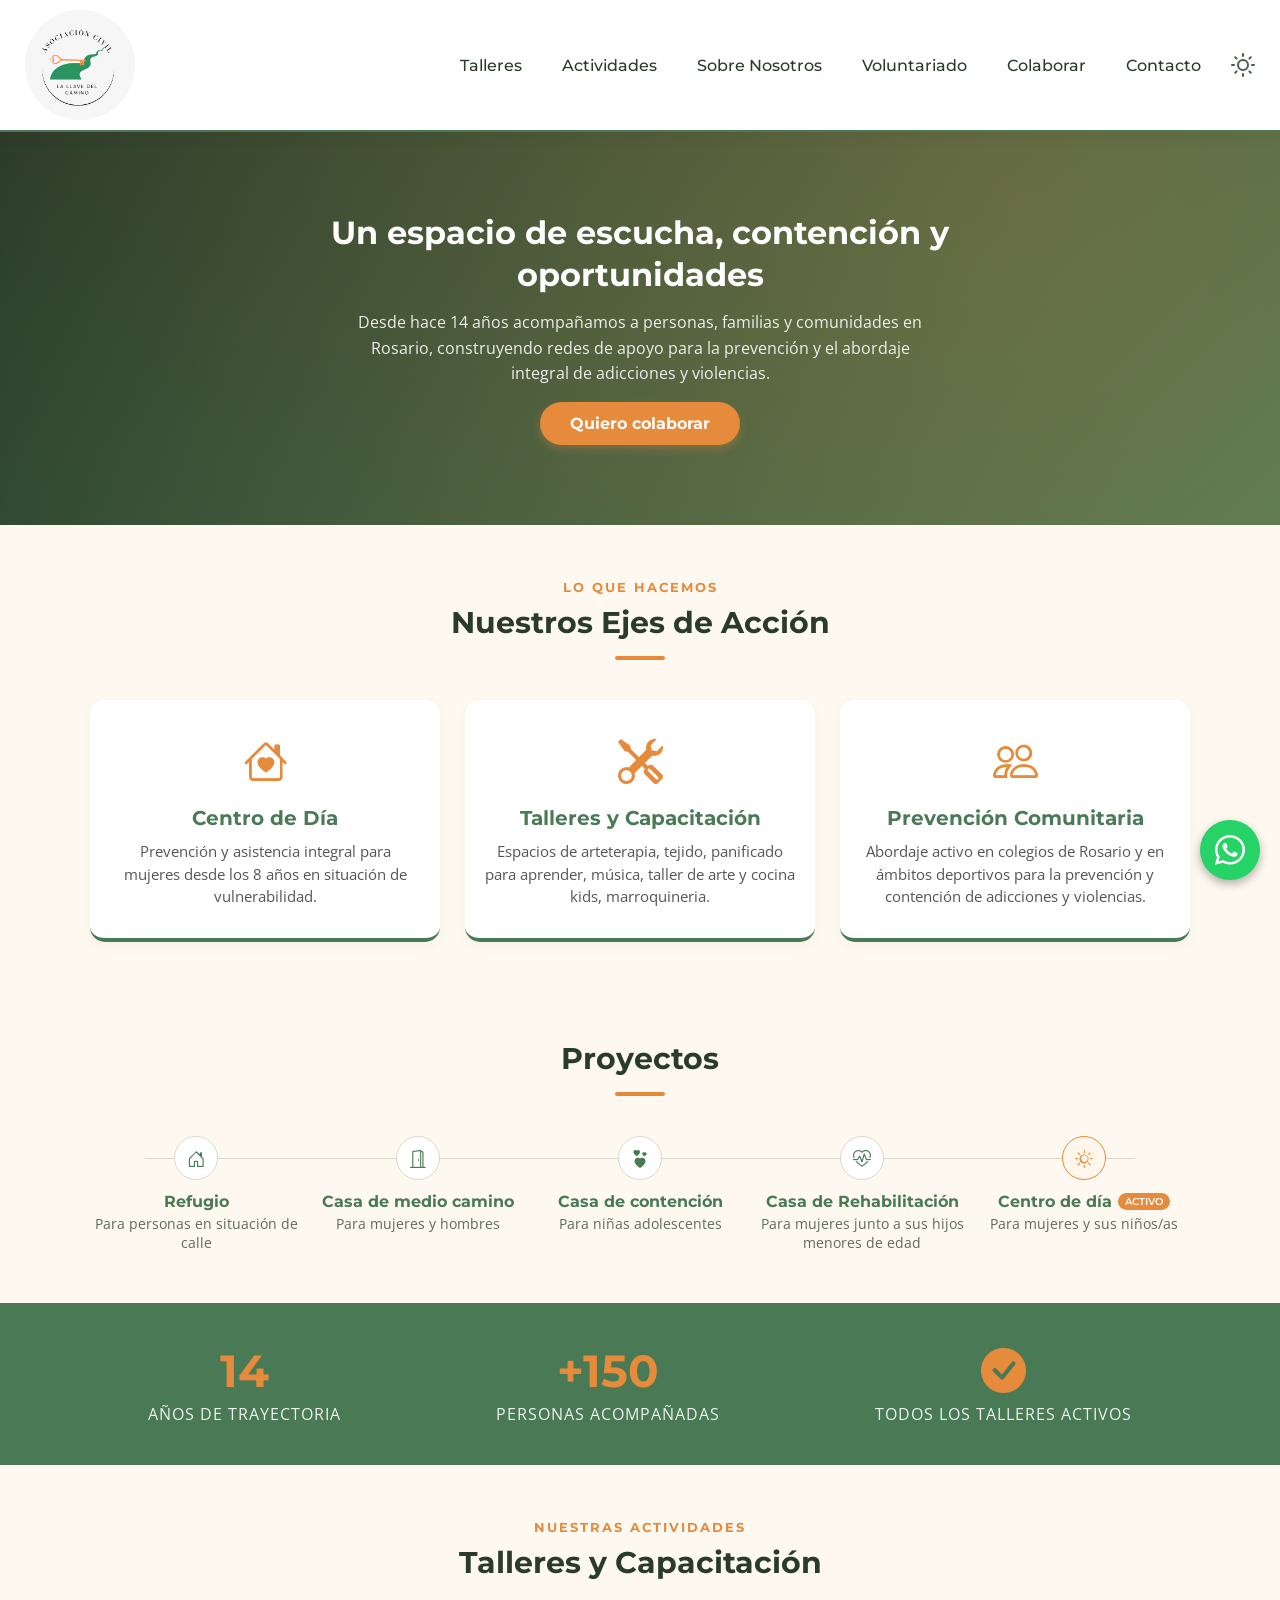
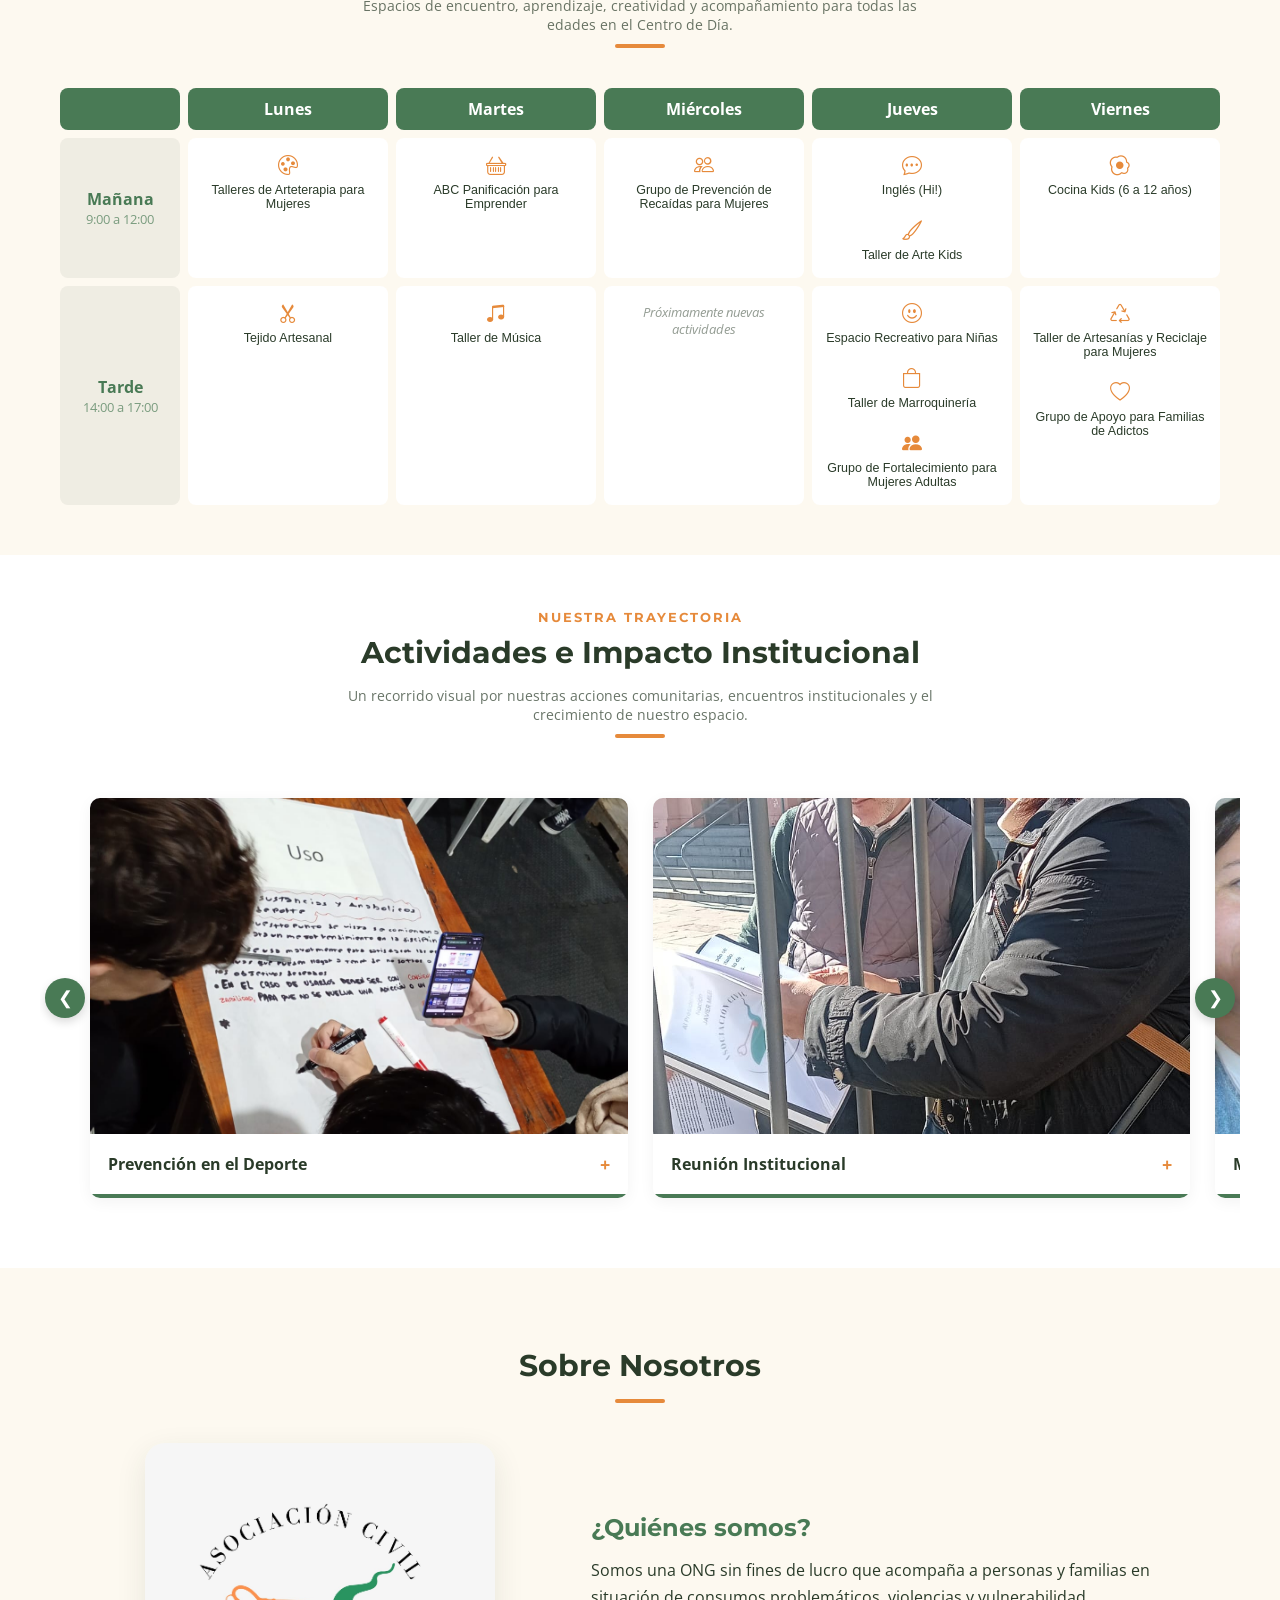
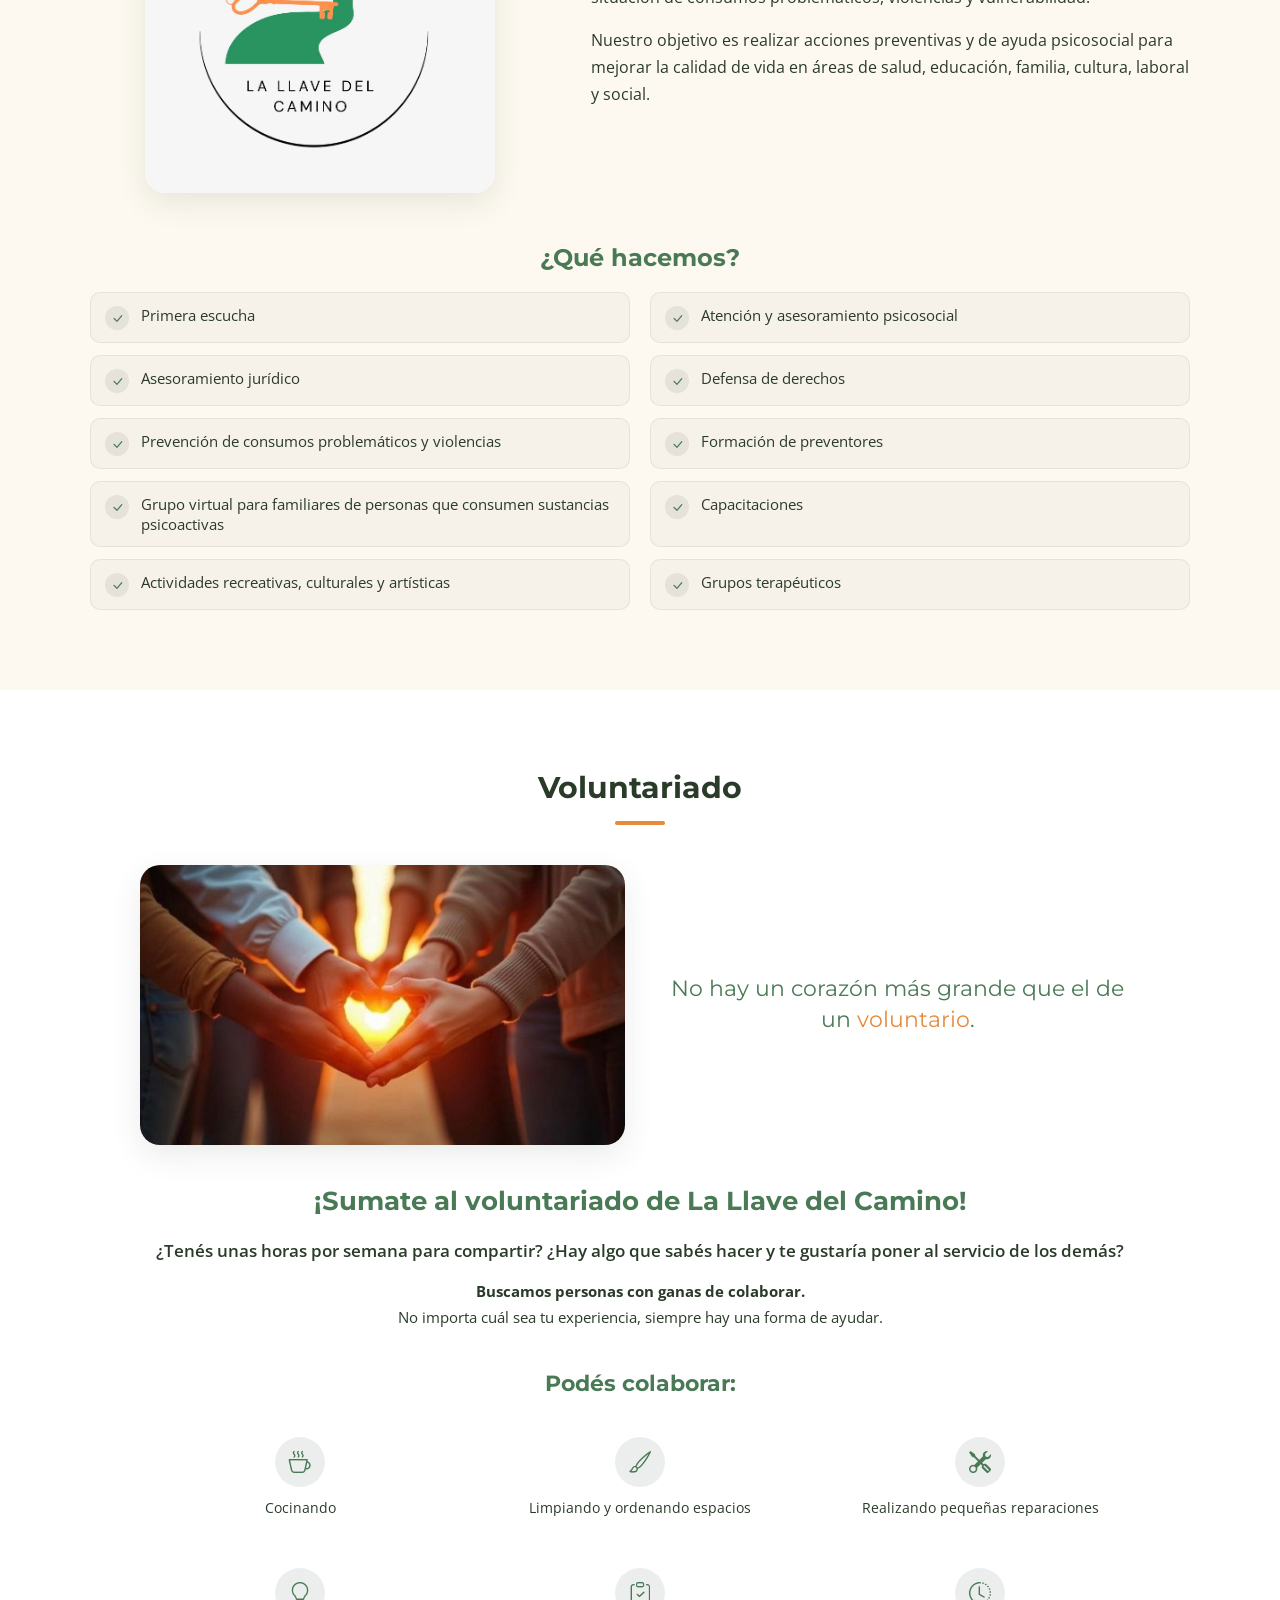
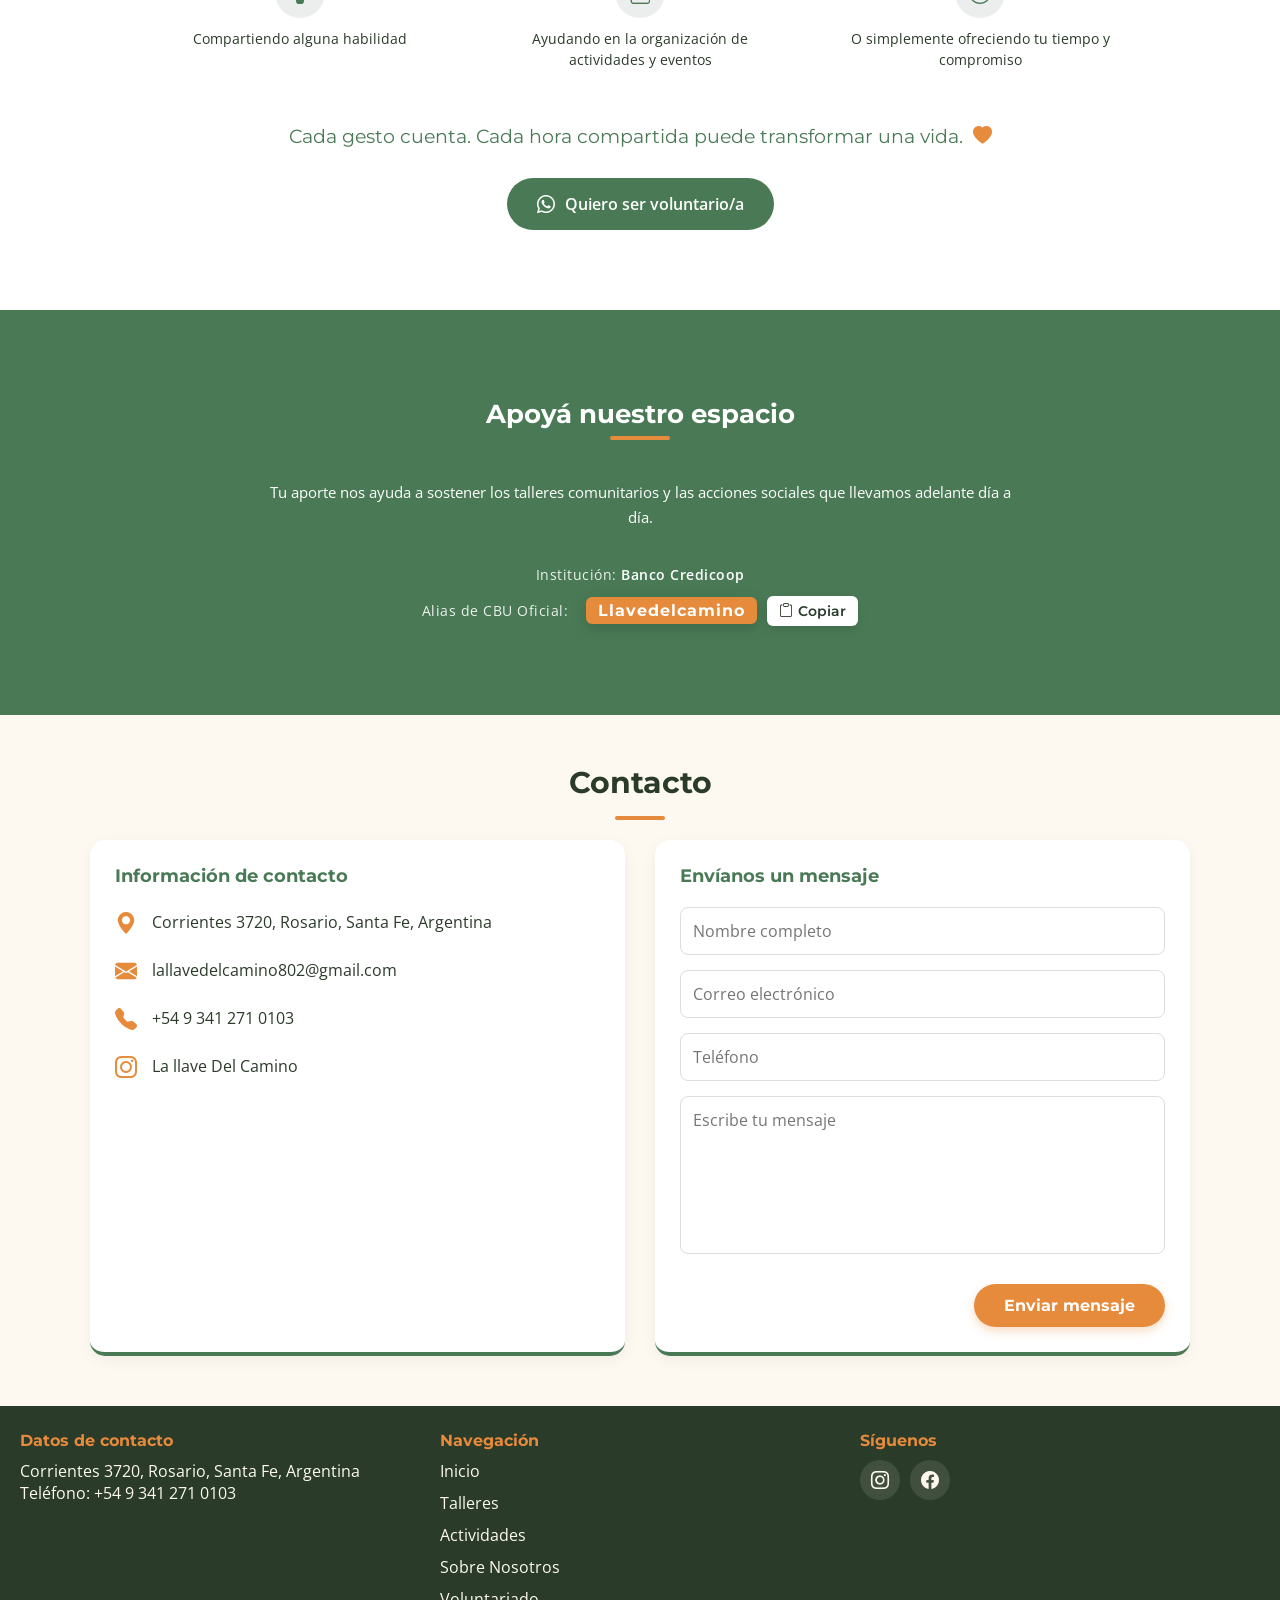
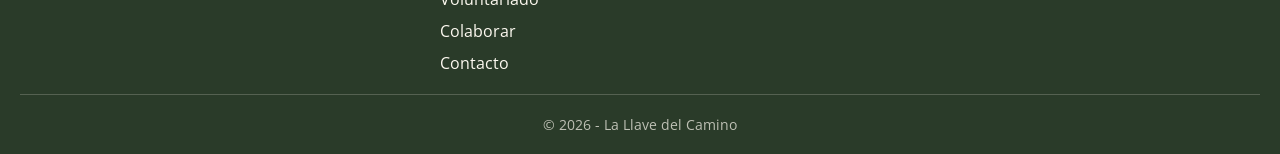
==== commit 6ccbe9d6: "Edicion del nombre de ig" ====
--- a/packages/frontend/src/index.html
+++ b/packages/frontend/src/index.html
@@ -597,7 +597,7 @@
             <i class="bi bi-instagram"></i>
             <p>
               <a href="https://www.instagram.com/la_llave_de_camino/" target="_blank" rel="noopener noreferrer">
-                @la_llave_de_camino
+                La llave Del Camino
               </a>
             </p>
           </div>
